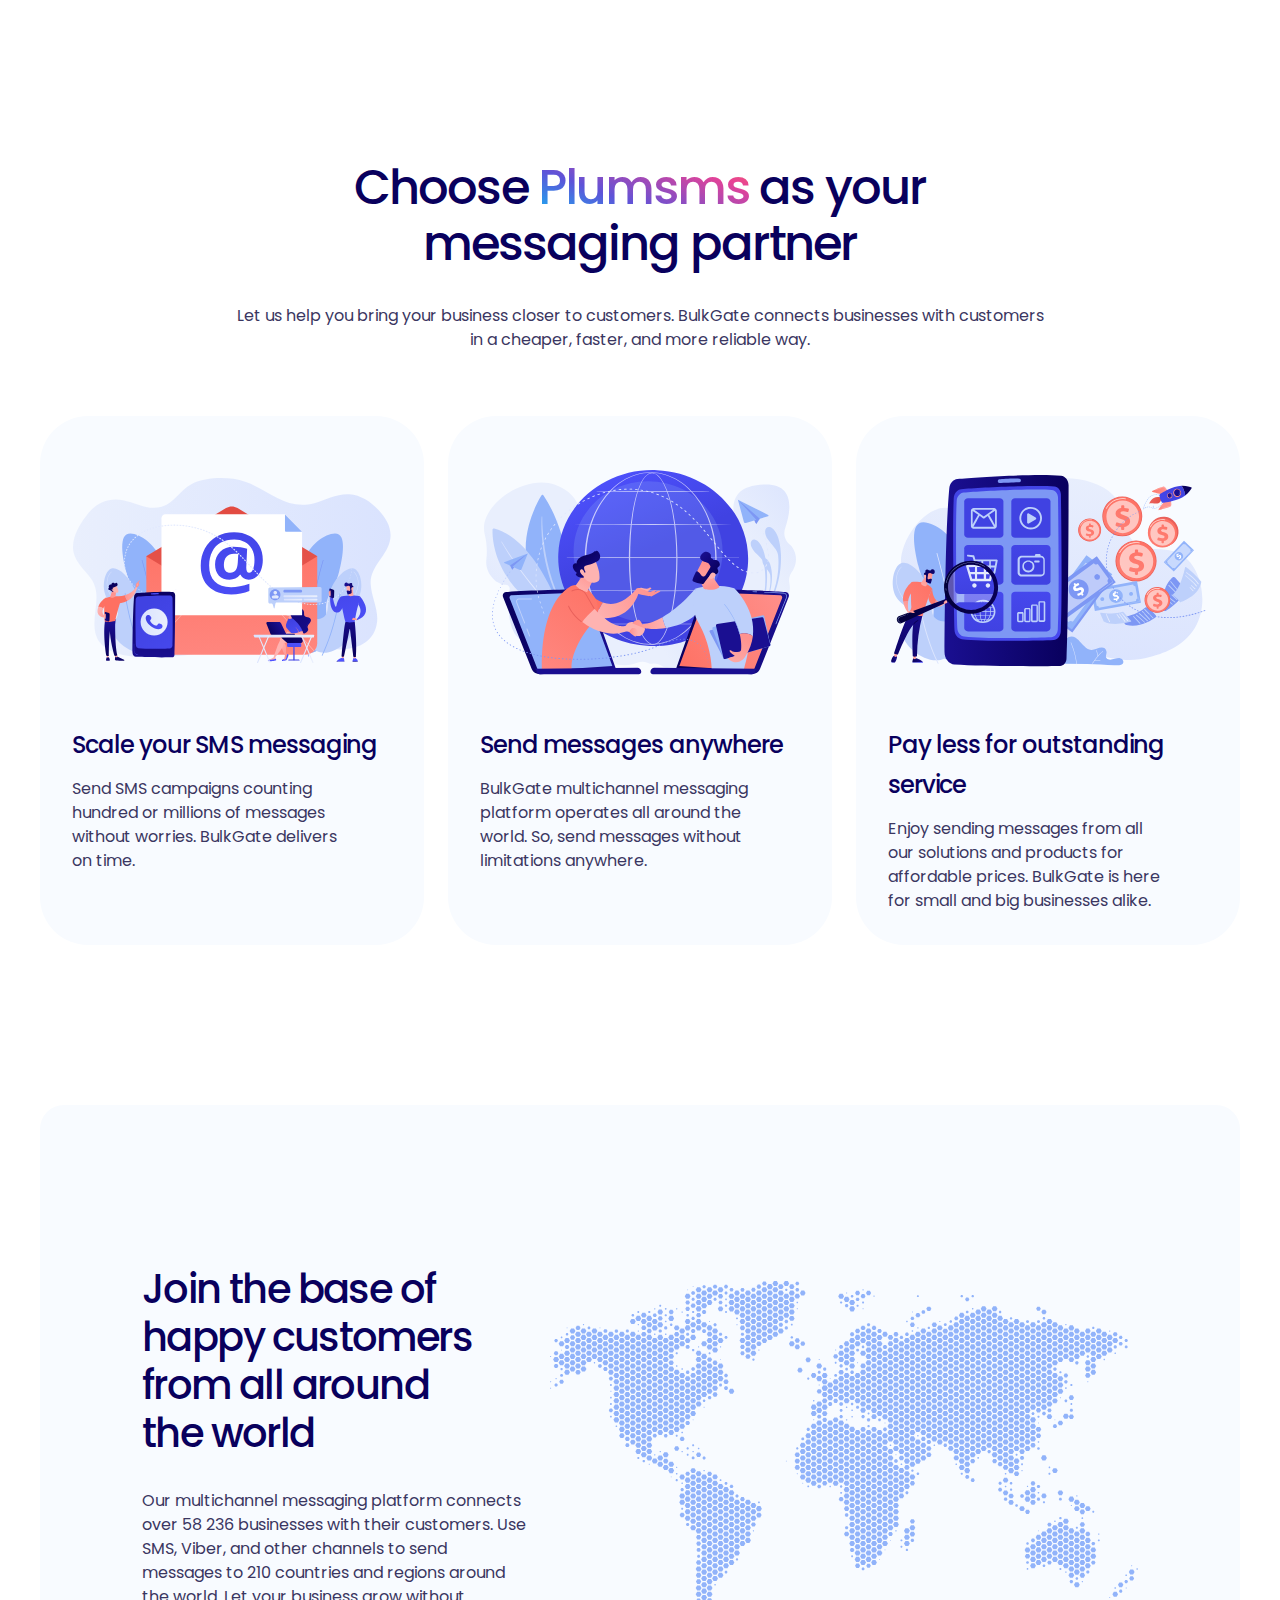
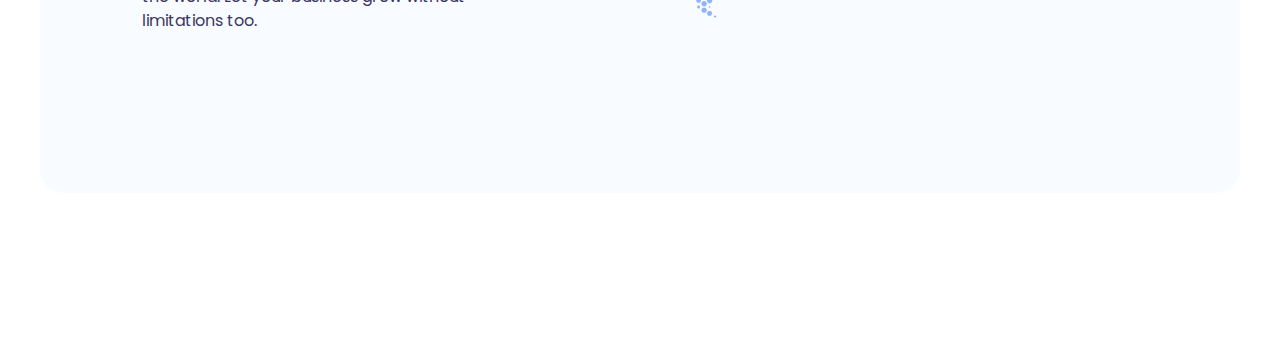
==== index.html @ b75b505e "Updates" ====
<!DOCTYPE html>
<html lang="en">

<head>
  <meta charset="UTF-8"/>
  <meta name="viewport" content="width=device-width, initial-scale=1.0"/>
  <title>Plumsms</title>
  <link rel="icon" type="image/" href="" sizes="">
  <link rel="stylesheet" href="css/style.min.css"/>
</head>

<body>
<header class="header">

</header>
<main class="main">
  <section class="partner">
    <div class="container">
      <h2>Choose <span>Plumsms</span> as your messaging partner</h2>
      <p>
        Let us help you bring your business closer to customers. BulkGate connects businesses with customers in a
        cheaper, faster, and more reliable way.
      </p>
      <ul>
        <li>
          <img src="images/partner1.svg" alt="Scale your SMS messaging">
          <h4>Scale your SMS messaging</h4>
          <p>Send SMS campaigns counting hundred or millions of messages without worries. BulkGate delivers on time.</p>
        </li>
        <li>
          <img src="images/partner2.svg" alt="Send messages anywhere">
          <h4>Send messages anywhere</h4>
          <p>BulkGate multichannel messaging platform operates all around the world. So, send messages without
            limitations anywhere.</p>
        </li>
        <li>
          <img src="images/partner3.svg" alt="Pay less for outstanding service">
          <h4>Pay less for outstanding service</h4>
          <p>Enjoy sending messages from all our solutions and products for affordable prices. BulkGate is here for
            small and big businesses alike.</p>
        </li>
      </ul>
    </div>
  </section>
  <section class="base">
    <div class="container">
      <div class="base__wrapper">
        <div class="base__content">
          <h2>Join the base of happy customers from all around
            the world</h2>
          <p>
            Our multichannel messaging platform connects over 58 236 businesses with their customers. Use SMS, Viber,
            and other channels to send messages to 210 countries and regions around the world. Let your business grow
            without limitations too.
          </p>
        </div>
        <div class="base__map">
          <img src="images/base.svg" alt="Map">
        </div>
      </div>
    </div>
  </section>
</main>
<footer class="footer">

</footer>
<script src="https://cdnjs.cloudflare.com/ajax/libs/jquery/3.6.0/jquery.min.js"></script>
<script src='js/index.min.js'></script>
</body>

</html>
---- css/style.min.css ----
@import url("https://fonts.googleapis.com/css2?family=Poppins:wght@400;500&display=swap");html{-webkit-box-sizing:border-box;box-sizing:border-box}*,*::after,*::before{-webkit-box-sizing:inherit;box-sizing:inherit}ul,ol{padding:0}body,h1,h2,h3,h4,h5,h6,p,ul,ol,li,figure,figcaption,blockquote,dl,dd{margin:0}ul{list-style:none}img{display:block;max-width:100%}a{display:block;text-decoration:none;color:inherit}input,button,textarea,select{font:inherit}body{font-family:"Poppins", sans-serif;font-weight:400;font-size:16px;line-height:24px;color:#3a3661;background-color:#fff;cursor:default}.container{margin:0 auto;padding:0 20px;max-width:1240px}h2{font-weight:500;font-size:48px;line-height:56px;letter-spacing:-0.04em;color:#09005d}.partner{margin:160px 0}.partner h2{margin:0 auto 32px;max-width:622px;text-align:center}.partner h2 span{-webkit-text-fill-color:transparent;text-fill-color:transparent;background-image:-o-linear-gradient(69.27deg, #18aff2 5.08%, #5e53d8 35.73%, #e74296 76.59%, #fd7642 107.24%);background-image:linear-gradient(20.73deg, #18aff2 5.08%, #5e53d8 35.73%, #e74296 76.59%, #fd7642 107.24%);-webkit-background-clip:text;background-clip:text}.partner p{margin:0 auto 64px;max-width:821px;text-align:center}.partner ul{display:-ms-grid;display:grid;grid-gap:0 24px;-ms-grid-columns:1fr 1fr 1fr;grid-template-columns:1fr 1fr 1fr}.partner ul li{padding:32px;border-radius:48px;background-color:#f8fbff}.partner ul li img{margin-bottom:32px;width:100%;-o-object-fit:contain;object-fit:contain}.partner ul li h4{margin-bottom:12px;font-weight:500;font-size:24px;line-height:40px;letter-spacing:-0.04em;color:#09005d}.partner ul li p{margin:0;max-width:279px;text-align:left}.base{margin:160px 0}.base__wrapper{display:-webkit-box;display:-ms-flexbox;display:flex;-webkit-box-align:center;-ms-flex-align:center;align-items:center;-webkit-box-pack:center;-ms-flex-pack:center;justify-content:center;padding:160px 20px;border-radius:24px;background:#f8fbff}.base__content{margin-right:24px;max-width:384px}.base h2{margin-bottom:32px;max-width:350px;font-size:40px;line-height:48px}

/*# sourceMappingURL=style.min.css.map */
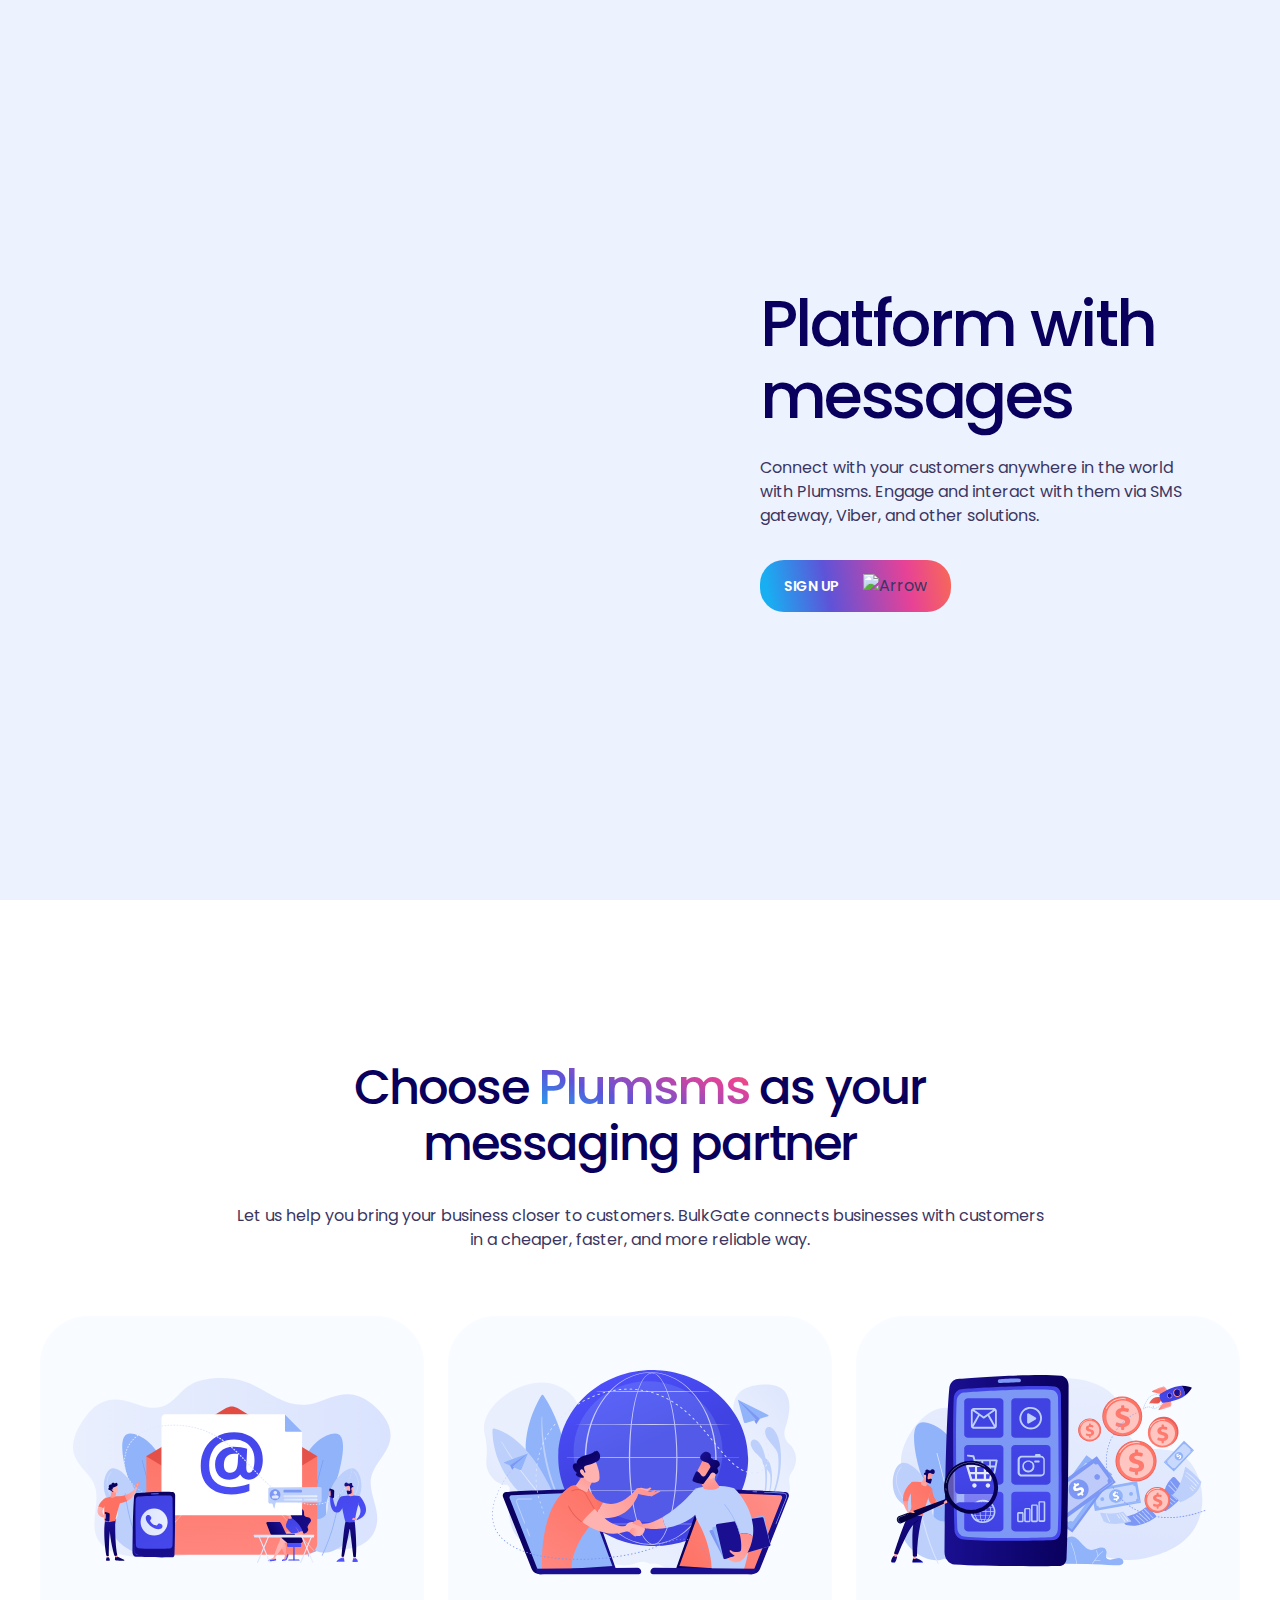
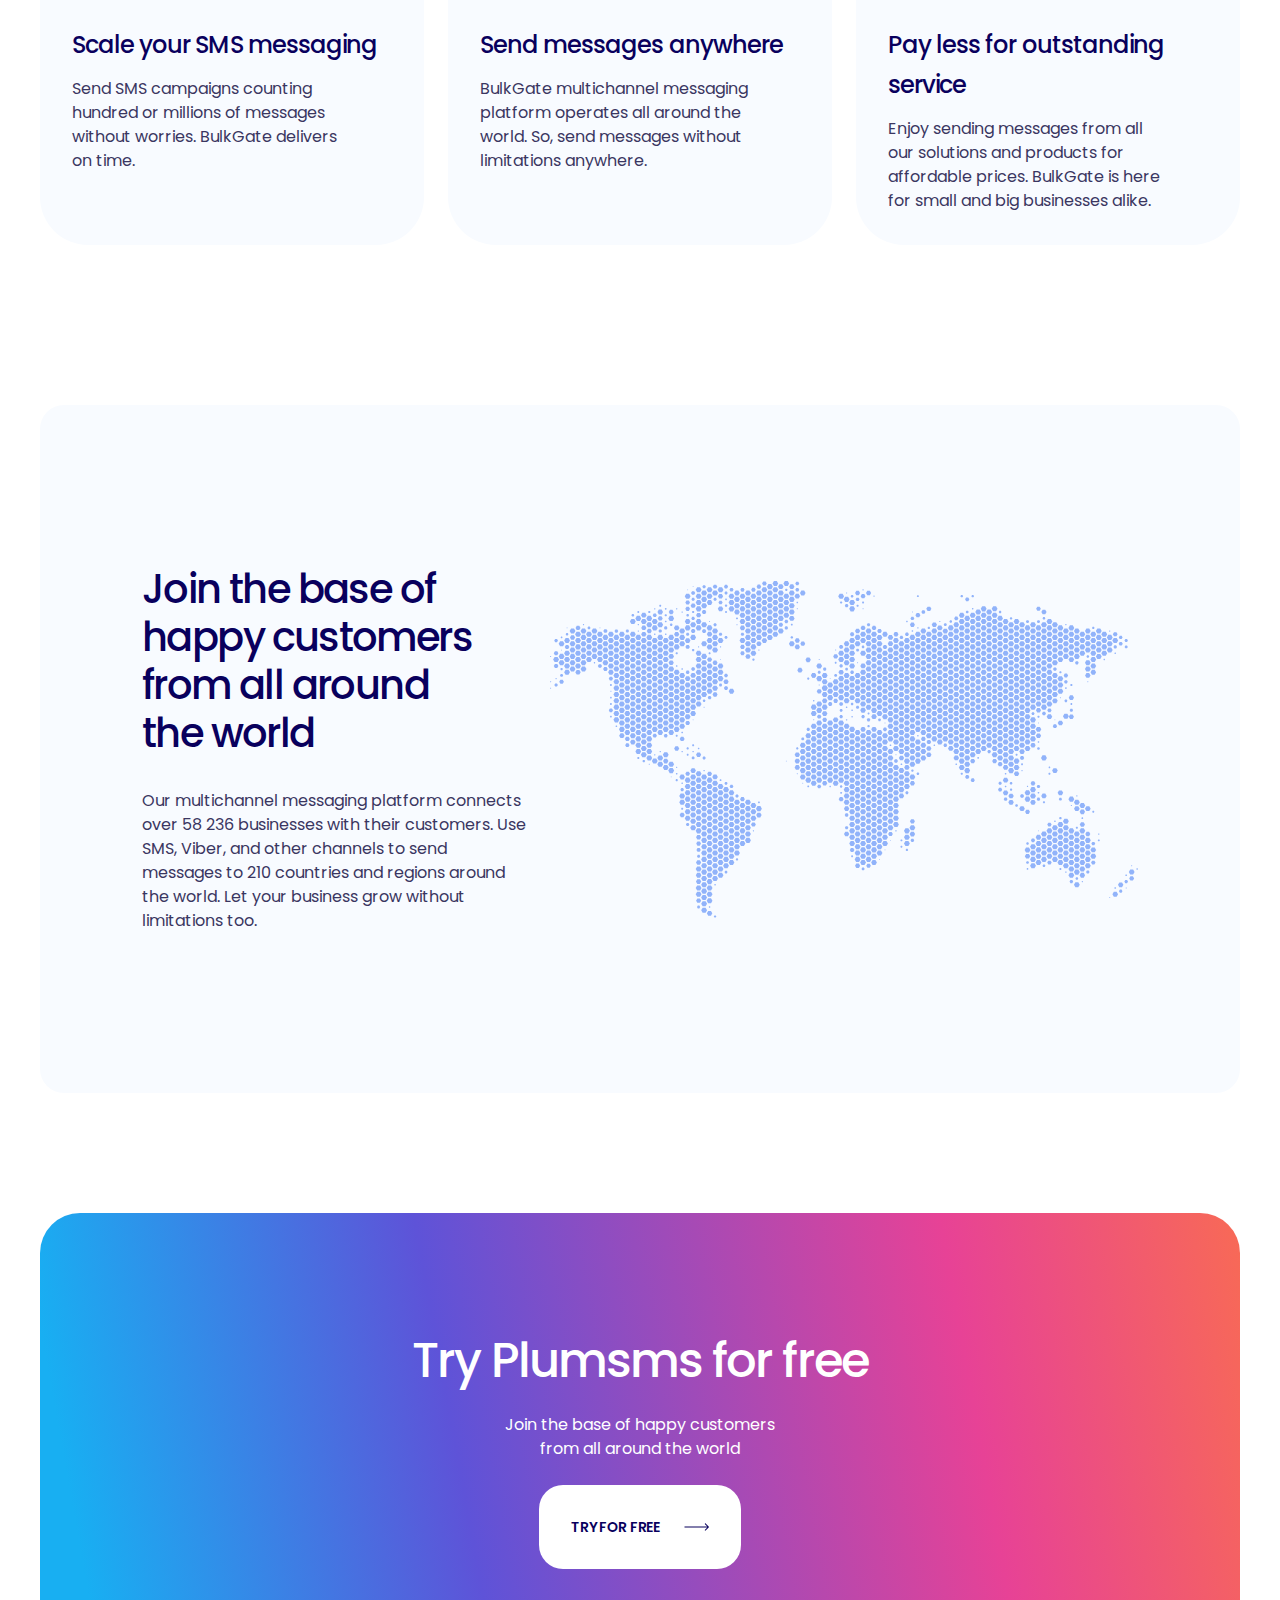
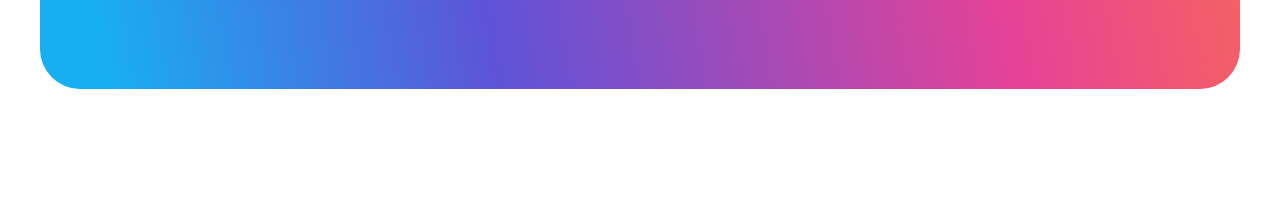
==== commit 064932c8: "Updates" ====
--- a/index.html
+++ b/index.html
@@ -11,9 +11,30 @@
 
 <body>
 <header class="header">
-
+<!--  <div class="contsiner">-->
+<!--    <nav class="menu">-->
+<!--      <a class="logo" href="#">-->
+<!--        <img src="images/logo.svg" alt="Logo">-->
+<!--      </a>-->
+<!--    </nav>-->
+<!--  </div>-->
 </header>
 <main class="main">
+  <section class="hero">
+    <div class="container">
+      <div class="hero__wrapper">
+        <div class="hero__content">
+          <h1>Platform with messages</h1>
+          <p>Connect with your customers anywhere in the world with Plumsms. Engage and interact with them via SMS gateway, Viber, and other solutions.
+          </p>
+          <a class="rv-button rv-button__hero" href="#">
+            <span>Sign Up</span>
+            <img src="images/arrow-white.svg" alt="Arrow">
+          </a>
+        </div>
+      </div>
+    </div>
+  </section>
   <section class="partner">
     <div class="container">
       <h2>Choose <span>Plumsms</span> as your messaging partner</h2>
@@ -60,6 +81,18 @@
       </div>
     </div>
   </section>
+  <section class="try">
+    <div class="container">
+      <div class="try__wrapper">
+        <h2>Try Plumsms for free</h2>
+        <p>Join the base of happy customers from all around the world</p>
+        <a class="rv-button" href="#">
+          <span>TRY FOR FREE</span>
+          <img src="images/arrow.svg" alt="Arrow">
+        </a>
+      </div>
+    </div>
+  </section>
 </main>
 <footer class="footer">
 
--- a/css/style.min.css
+++ b/css/style.min.css
@@ -1,3 +1,3 @@
-@import url("https://fonts.googleapis.com/css2?family=Poppins:wght@400;500&display=swap");html{-webkit-box-sizing:border-box;box-sizing:border-box}*,*::after,*::before{-webkit-box-sizing:inherit;box-sizing:inherit}ul,ol{padding:0}body,h1,h2,h3,h4,h5,h6,p,ul,ol,li,figure,figcaption,blockquote,dl,dd{margin:0}ul{list-style:none}img{display:block;max-width:100%}a{display:block;text-decoration:none;color:inherit}input,button,textarea,select{font:inherit}body{font-family:"Poppins", sans-serif;font-weight:400;font-size:16px;line-height:24px;color:#3a3661;background-color:#fff;cursor:default}.container{margin:0 auto;padding:0 20px;max-width:1240px}h2{font-weight:500;font-size:48px;line-height:56px;letter-spacing:-0.04em;color:#09005d}.partner{margin:160px 0}.partner h2{margin:0 auto 32px;max-width:622px;text-align:center}.partner h2 span{-webkit-text-fill-color:transparent;text-fill-color:transparent;background-image:-o-linear-gradient(69.27deg, #18aff2 5.08%, #5e53d8 35.73%, #e74296 76.59%, #fd7642 107.24%);background-image:linear-gradient(20.73deg, #18aff2 5.08%, #5e53d8 35.73%, #e74296 76.59%, #fd7642 107.24%);-webkit-background-clip:text;background-clip:text}.partner p{margin:0 auto 64px;max-width:821px;text-align:center}.partner ul{display:-ms-grid;display:grid;grid-gap:0 24px;-ms-grid-columns:1fr 1fr 1fr;grid-template-columns:1fr 1fr 1fr}.partner ul li{padding:32px;border-radius:48px;background-color:#f8fbff}.partner ul li img{margin-bottom:32px;width:100%;-o-object-fit:contain;object-fit:contain}.partner ul li h4{margin-bottom:12px;font-weight:500;font-size:24px;line-height:40px;letter-spacing:-0.04em;color:#09005d}.partner ul li p{margin:0;max-width:279px;text-align:left}.base{margin:160px 0}.base__wrapper{display:-webkit-box;display:-ms-flexbox;display:flex;-webkit-box-align:center;-ms-flex-align:center;align-items:center;-webkit-box-pack:center;-ms-flex-pack:center;justify-content:center;padding:160px 20px;border-radius:24px;background:#f8fbff}.base__content{margin-right:24px;max-width:384px}.base h2{margin-bottom:32px;max-width:350px;font-size:40px;line-height:48px}
+@import url("https://fonts.googleapis.com/css2?family=Poppins:wght@400;500;600&display=swap");html{-webkit-box-sizing:border-box;box-sizing:border-box}*,*::after,*::before{-webkit-box-sizing:inherit;box-sizing:inherit}ul,ol{padding:0}body,h1,h2,h3,h4,h5,h6,p,ul,ol,li,figure,figcaption,blockquote,dl,dd{margin:0}ul{list-style:none}img{display:block;max-width:100%}a{display:block;text-decoration:none;color:inherit}input,button,textarea,select{font:inherit}body{font-family:"Poppins", sans-serif;font-weight:400;font-size:16px;line-height:24px;color:#3a3661;background-color:#fff;cursor:default}.container{margin:0 auto;padding:0 20px;max-width:1240px}h2{font-weight:500;font-size:48px;line-height:56px;letter-spacing:-0.04em;color:#09005d}.rv-button{display:-webkit-box;display:-ms-flexbox;display:flex;-webkit-box-align:center;-ms-flex-align:center;align-items:center;-webkit-box-pack:center;-ms-flex-pack:center;justify-content:center;padding:0 32px;width:-webkit-fit-content;width:-moz-fit-content;width:fit-content;height:84px;border-radius:24px;background-color:#fff}.rv-button__hero{padding:0 24px;height:52px;background:-o-linear-gradient(10.27deg, #18aff2 5.08%, #5e53d8 35.73%, #e74296 76.59%, #fd7642 107.24%);background:linear-gradient(79.73deg, #18aff2 5.08%, #5e53d8 35.73%, #e74296 76.59%, #fd7642 107.24%)}.rv-button__hero span{color:#fff !important}.rv-button img{display:block}.rv-button span{display:block;margin-right:24px;font-weight:600;font-size:14px;line-height:20px;letter-spacing:-0.02em;text-transform:uppercase;color:#09005d}.hero{background-color:#edf2ff}.hero__wrapper{display:-webkit-box;display:-ms-flexbox;display:flex;-webkit-box-align:center;-ms-flex-align:center;align-items:center;-webkit-box-pack:end;-ms-flex-pack:end;justify-content:flex-end;min-height:100vh}.hero__content{width:100%;max-width:40%}.hero__content h1{margin-bottom:24px;max-width:486px;font-weight:500;font-size:64px;line-height:72px;letter-spacing:-0.04em;color:#09005d}.hero__content p{margin-bottom:32px;max-width:431px}.partner{margin:160px 0}.partner h2{margin:0 auto 32px;max-width:622px;text-align:center}.partner h2 span{-webkit-text-fill-color:transparent;text-fill-color:transparent;background-image:-o-linear-gradient(69.27deg, #18aff2 5.08%, #5e53d8 35.73%, #e74296 76.59%, #fd7642 107.24%);background-image:linear-gradient(20.73deg, #18aff2 5.08%, #5e53d8 35.73%, #e74296 76.59%, #fd7642 107.24%);-webkit-background-clip:text;background-clip:text}.partner p{margin:0 auto 64px;max-width:821px;text-align:center}.partner ul{display:-ms-grid;display:grid;grid-gap:0 24px;-ms-grid-columns:1fr 1fr 1fr;grid-template-columns:1fr 1fr 1fr}.partner ul li{padding:32px;border-radius:48px;background-color:#f8fbff}.partner ul li img{margin-bottom:32px;width:100%;-o-object-fit:contain;object-fit:contain}.partner ul li h4{margin-bottom:12px;font-weight:500;font-size:24px;line-height:40px;letter-spacing:-0.04em;color:#09005d}.partner ul li p{margin:0;max-width:279px;text-align:left}.base{margin:160px 0 120px}.base__wrapper{display:-webkit-box;display:-ms-flexbox;display:flex;-webkit-box-align:center;-ms-flex-align:center;align-items:center;-webkit-box-pack:center;-ms-flex-pack:center;justify-content:center;padding:160px 20px;border-radius:24px;background-color:#f8fbff}.base__content{margin-right:24px;max-width:384px}.base h2{margin-bottom:32px;max-width:350px;font-size:40px;line-height:48px}.try{margin:120px 0}.try__wrapper{display:-webkit-box;display:-ms-flexbox;display:flex;-webkit-box-orient:vertical;-webkit-box-direction:normal;-ms-flex-direction:column;flex-direction:column;-webkit-box-align:center;-ms-flex-align:center;align-items:center;-webkit-box-pack:center;-ms-flex-pack:center;justify-content:center;padding:120px 0;border-radius:40px;background-image:-o-linear-gradient(10.27deg, #18aff2 5.08%, #5e53d8 35.73%, #e74296 76.59%, #fd7642 107.24%);background-image:linear-gradient(79.73deg, #18aff2 5.08%, #5e53d8 35.73%, #e74296 76.59%, #fd7642 107.24%)}.try h2{margin-bottom:24px;color:#fff}.try p{margin-bottom:24px;max-width:296px;text-align:center;color:#fff}
 
 /*# sourceMappingURL=style.min.css.map */
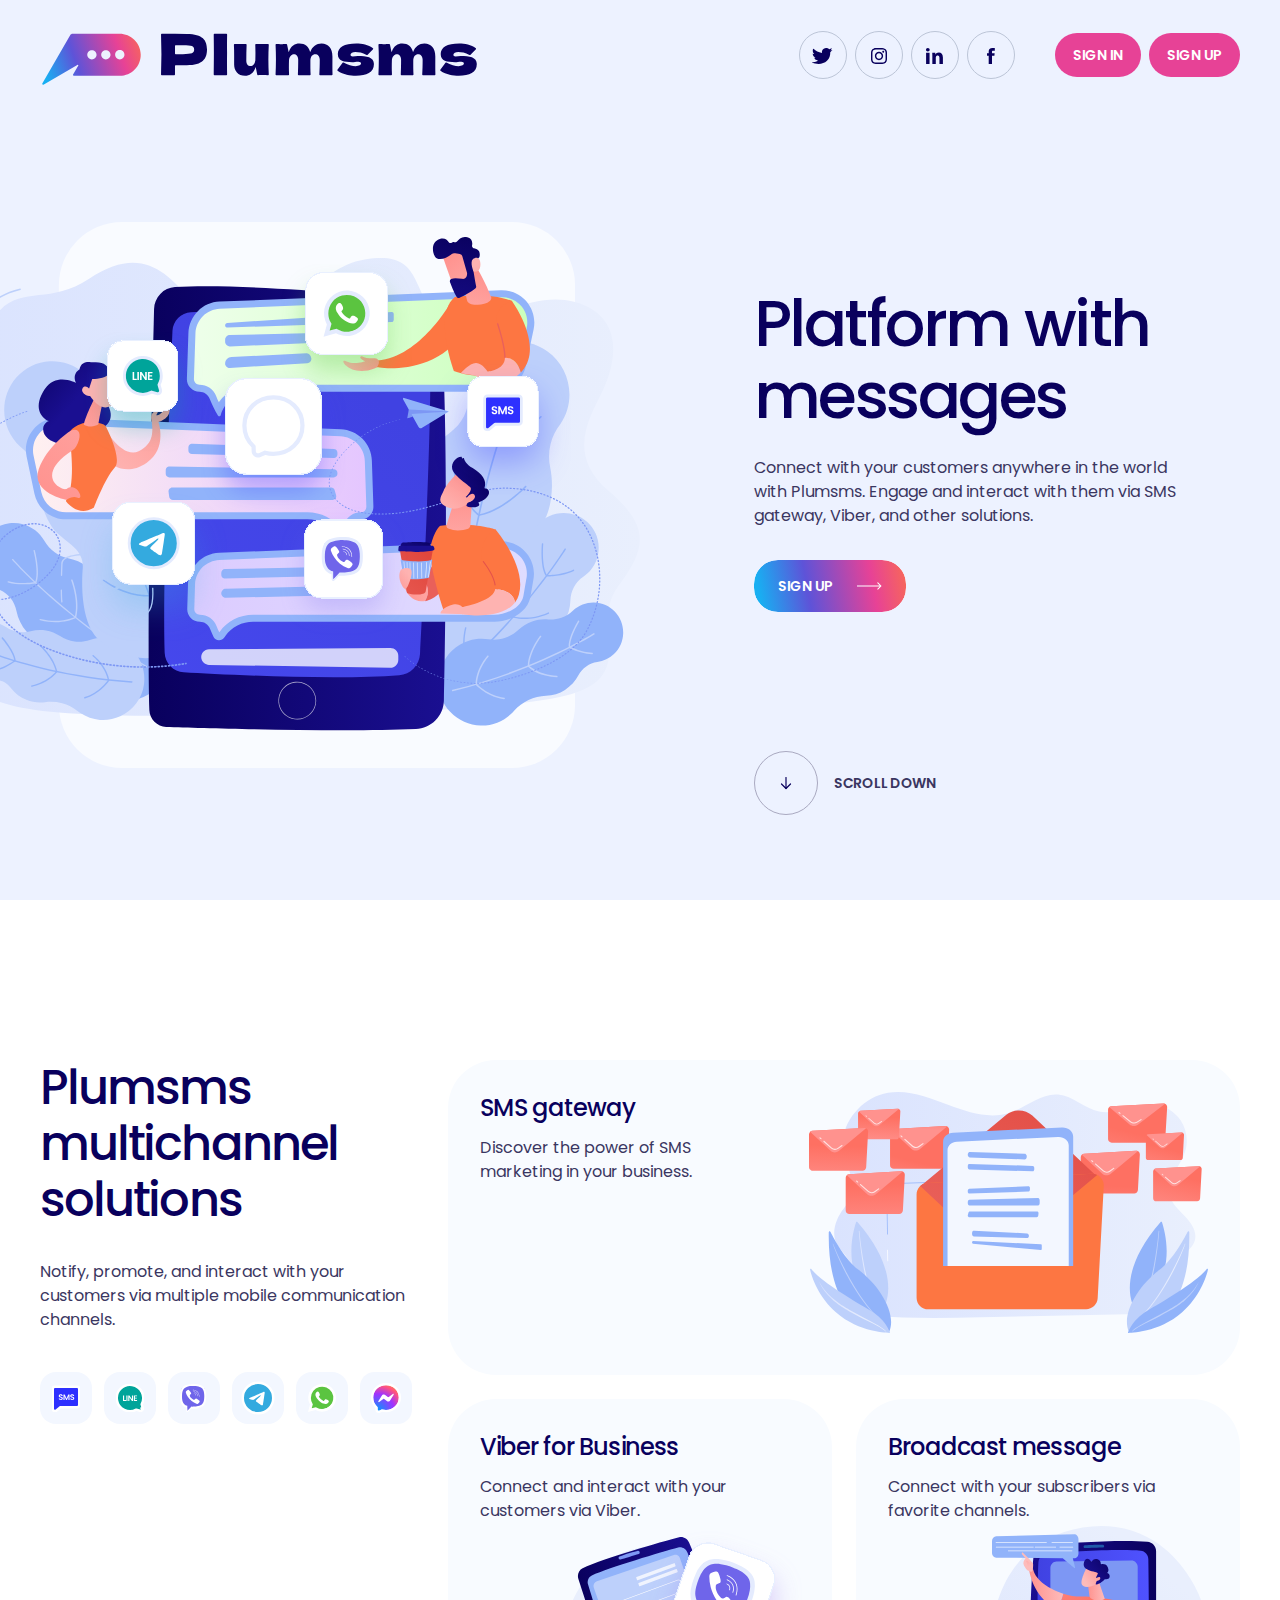
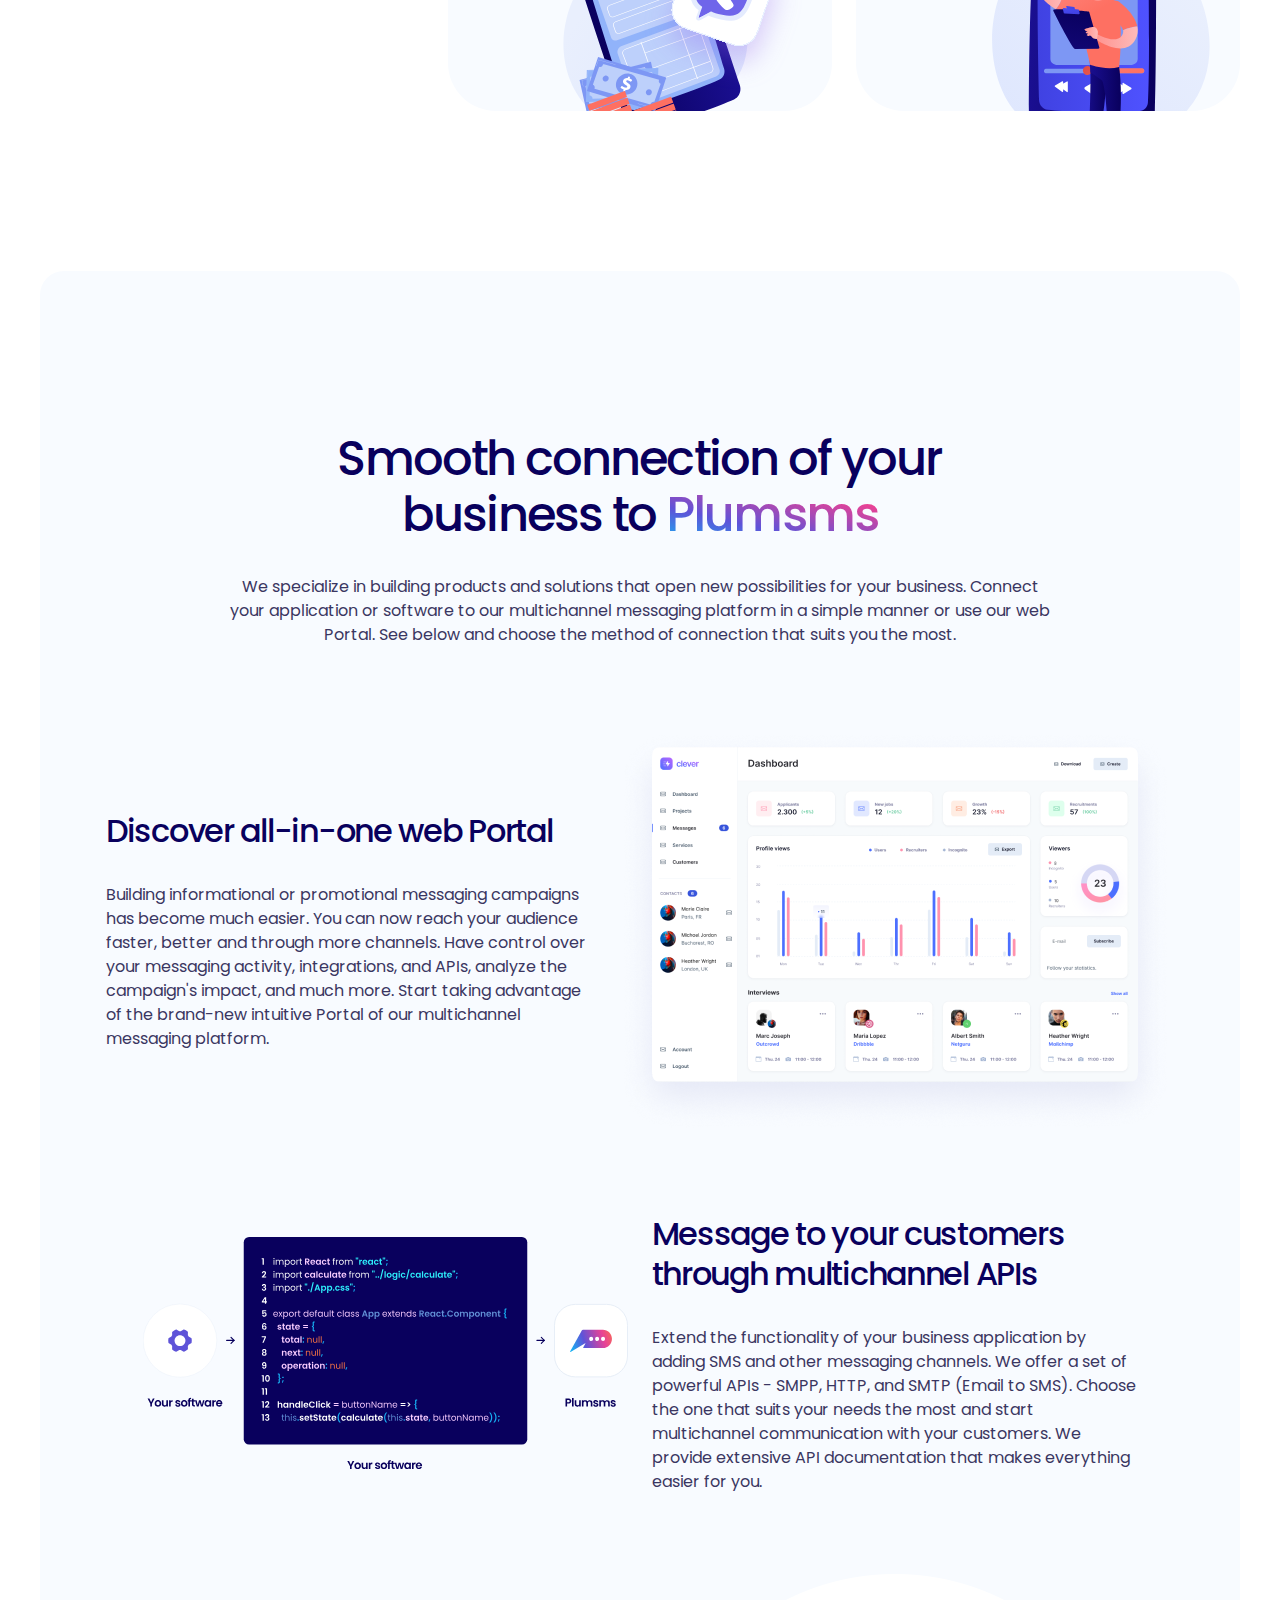
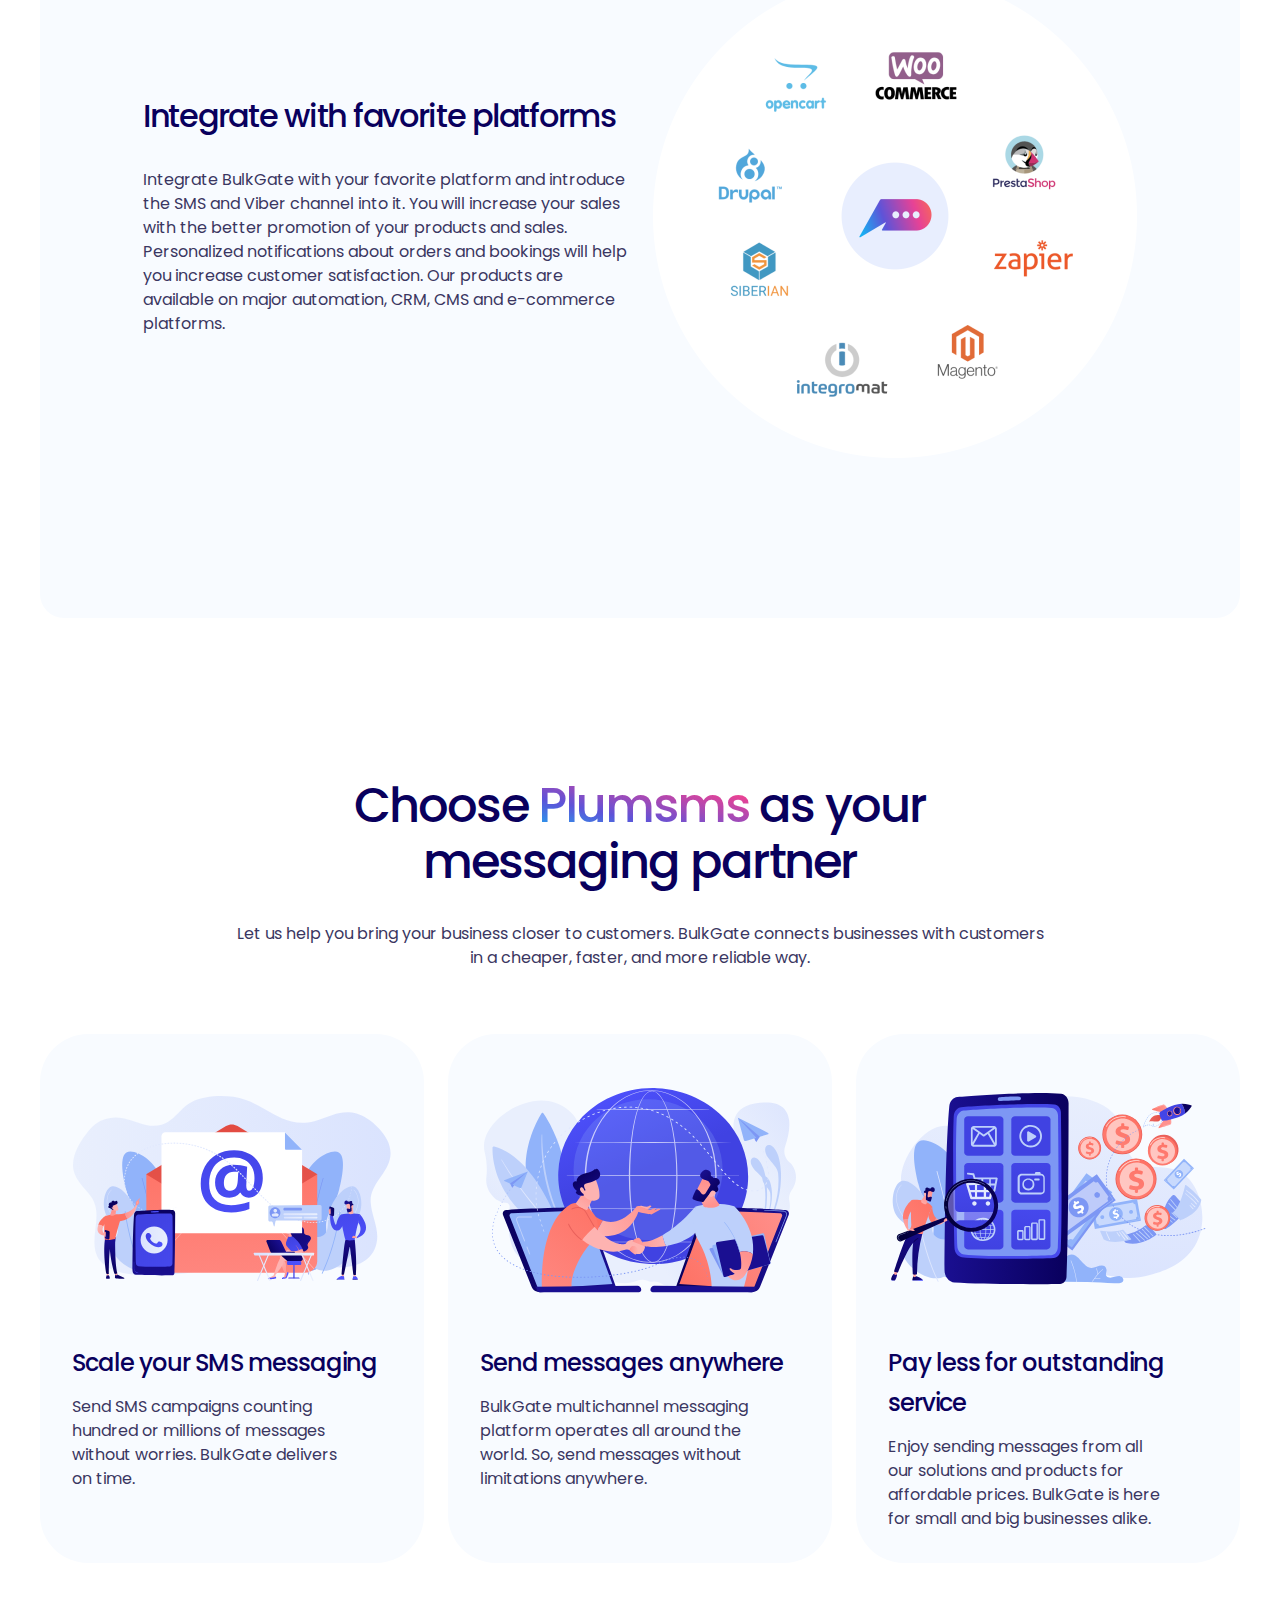
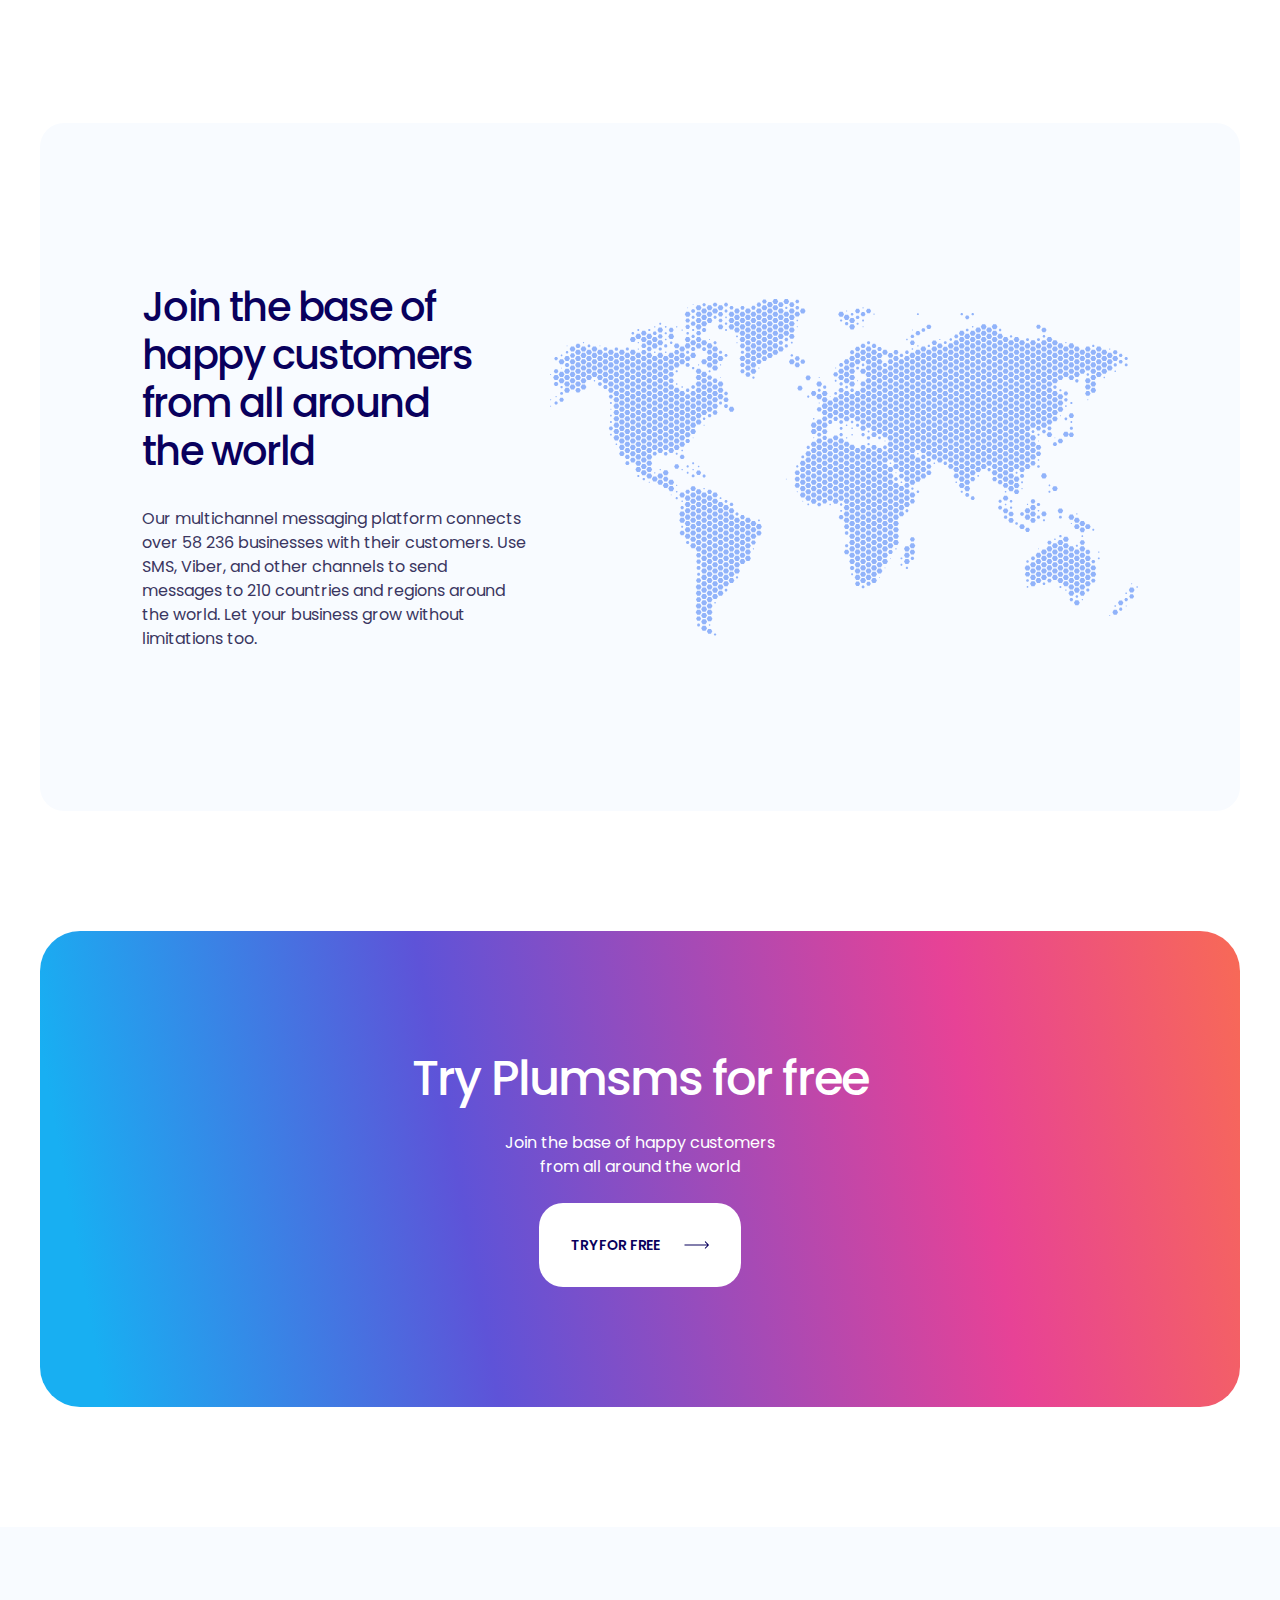
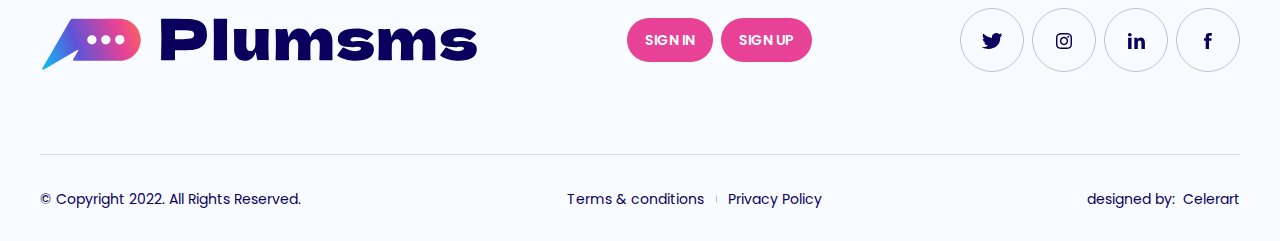
==== commit 48467533: "Updates" ====
--- a/index.html
+++ b/index.html
@@ -5,32 +5,331 @@
   <meta charset="UTF-8"/>
   <meta name="viewport" content="width=device-width, initial-scale=1.0"/>
   <title>Plumsms</title>
-  <link rel="icon" type="image/" href="" sizes="">
+  <link rel="icon" type="image/svg" href="images/fav.svg">
   <link rel="stylesheet" href="css/style.min.css"/>
 </head>
 
 <body>
 <header class="header">
-<!--  <div class="contsiner">-->
-<!--    <nav class="menu">-->
-<!--      <a class="logo" href="#">-->
-<!--        <img src="images/logo.svg" alt="Logo">-->
-<!--      </a>-->
-<!--    </nav>-->
-<!--  </div>-->
+  <div class="contsiner">
+    <nav class="menu">
+      <a class="logo" href="#">
+        <img src="images/logo.svg" alt="Logo">
+      </a>
+      <ul class="menu__social">
+        <li>
+          <a href="#">
+            <div class="menu__social-slime">
+              <div class="menu__social-block">
+                <img src="images/twitter.svg" alt="Twitter">
+              </div>
+              <div class="menu__social-block">
+                <img src="images/twitter.svg" alt="Twitter">
+              </div>
+            </div>
+          </a>
+        </li>
+        <li>
+          <a href="#">
+            <div class="menu__social-slime">
+              <div class="menu__social-block">
+                <img src="images/instagram.svg" alt="Instagram">
+              </div>
+              <div class="menu__social-block">
+                <img src="images/instagram.svg" alt="Instagram">
+              </div>
+            </div>
+          </a>
+        </li>
+        <li>
+          <a href="#">
+            <div class="menu__social-slime">
+              <div class="menu__social-block">
+                <img src="images/linkedin.svg" alt="LinkedIn">
+              </div>
+              <div class="menu__social-block">
+                <img src="images/linkedin.svg" alt="LinkedIn">
+              </div>
+            </div>
+          </a>
+        </li>
+        <li>
+          <a href="#">
+            <div class="menu__social-slime">
+              <div class="menu__social-block">
+                <img src="images/facebook.svg" alt="Facebook">
+              </div>
+              <div class="menu__social-block">
+                <img src="images/facebook.svg" alt="Facebook">
+              </div>
+            </div>
+          </a>
+        </li>
+      </ul>
+      <ul class="menu__control">
+        <li>
+          <a class="rv-button rv-button__red" href="#">
+            <div class="rv-button__slime">
+              <span>Sign In</span>
+              <span>Sign In</span>
+            </div>
+          </a>
+        </li>
+        <li>
+          <a class="rv-button rv-button__blue" href="#">
+            <div class="rv-button__slime">
+              <span>Sign Up</span>
+              <span>Sign Up</span>
+            </div>
+          </a>
+        </li>
+      </ul>
+    </nav>
+  </div>
 </header>
 <main class="main">
-  <section class="hero">
+  <section class="hero" id="hero">
     <div class="container">
       <div class="hero__wrapper">
         <div class="hero__content">
           <h1>Platform with messages</h1>
-          <p>Connect with your customers anywhere in the world with Plumsms. Engage and interact with them via SMS gateway, Viber, and other solutions.
+          <p>Connect with your customers anywhere in the world with Plumsms. Engage and interact with them via SMS
+            gateway, Viber, and other solutions.
           </p>
           <a class="rv-button rv-button__hero" href="#">
-            <span>Sign Up</span>
-            <img src="images/arrow-white.svg" alt="Arrow">
-          </a>
+            <div class="rv-button__slime-wrapper">
+              <div class="rv-button__slime">
+                <span>Sign Up</span>
+                <img src="images/arrow-white.svg" alt="Arrow">
+              </div>
+              <div class="rv-button__slime">
+                <span>Sign Up</span>
+                <img src="images/arrow-white.svg" alt="Arrow">
+              </div>
+            </div>
+          </a>
+          <a class="hero__scroll" href="#">
+            <div class="hero__scroll-wrapper">
+              <div class="hero__scroll-slime">
+                <div class="hero__scroll-box">
+                  <img src="images/scroll-down.svg" alt="Scroll">
+                </div>
+                <span>
+              Scroll down
+            </span>
+              </div>
+              <div class="hero__scroll-slime">
+                <div class="hero__scroll-box">
+                  <img src="images/scroll-down.svg" alt="Scroll">
+                </div>
+                <span>
+              Scroll down
+            </span>
+              </div>
+            </div>
+          </a>
+        </div>
+      </div>
+    </div>
+  </section>
+  <section class="solutions">
+    <div class="container">
+      <div class="solutions__wrapper">
+        <div class="solutions__info">
+          <h2>Plumsms multichannel solutions</h2>
+          <p>
+            Notify, promote, and interact with your customers via multiple mobile communication channels.
+          </p>
+          <ul>
+            <li>
+              <a href="#">
+                <svg width="52" height="52" fill="none" xmlns="http://www.w3.org/2000/svg">
+                  <rect width="52" height="52" rx="16" fill="#F3F7FF"/>
+                  <g clip-path="url(#a)">
+                    <path
+                      d="m16.448 38.575 3.936-3.308.046-.017H37A2.25 2.25 0 0 0 39.25 33V17A2.25 2.25 0 0 0 37 14.75H15A2.25 2.25 0 0 0 12.75 17v19.853a2.25 2.25 0 0 0 3.698 1.722z"
+                      fill="#2E30FF" stroke="#fff" stroke-width="2.5" stroke-linecap="round" stroke-linejoin="round"/>
+                    <path
+                      d="M20.827 28.056c-.389 0-.741-.067-1.056-.2a1.731 1.731 0 0 1-.736-.576 1.517 1.517 0 0 1-.28-.888h1.2c.016.23.096.41.24.544.15.133.352.2.608.2.262 0 .467-.061.616-.184a.623.623 0 0 0 .224-.496.568.568 0 0 0-.152-.408 1.017 1.017 0 0 0-.384-.248 5.26 5.26 0 0 0-.624-.208 7.49 7.49 0 0 1-.888-.312 1.647 1.647 0 0 1-.584-.472c-.16-.213-.24-.496-.24-.848 0-.33.083-.619.248-.864.166-.245.398-.432.696-.56.299-.133.64-.2 1.024-.2.576 0 1.043.141 1.4.424.363.277.563.667.6 1.168h-1.232a.623.623 0 0 0-.248-.472c-.149-.128-.349-.192-.6-.192-.218 0-.394.056-.528.168-.128.112-.192.275-.192.488 0 .15.048.275.144.376.102.096.224.176.368.24.15.059.358.128.624.208.363.107.659.213.888.32.23.107.427.267.592.48.166.213.248.493.248.84 0 .299-.077.576-.232.832a1.664 1.664 0 0 1-.68.616c-.298.15-.653.224-1.064.224zm8.715-5.64V28h-1.12v-3.632L26.926 28h-.848l-1.504-3.632V28h-1.12v-5.584h1.272l1.776 4.152 1.776-4.152h1.264zm2.716 5.64c-.39 0-.742-.067-1.056-.2a1.73 1.73 0 0 1-.736-.576 1.516 1.516 0 0 1-.28-.888h1.2c.016.23.096.41.24.544.149.133.352.2.608.2.261 0 .466-.061.616-.184a.623.623 0 0 0 .224-.496.569.569 0 0 0-.152-.408 1.019 1.019 0 0 0-.384-.248 5.273 5.273 0 0 0-.624-.208 7.477 7.477 0 0 1-.888-.312 1.646 1.646 0 0 1-.584-.472c-.16-.213-.24-.496-.24-.848 0-.33.082-.619.248-.864.165-.245.397-.432.696-.56.298-.133.64-.2 1.024-.2.576 0 1.042.141 1.4.424.362.277.562.667.6 1.168h-1.232a.624.624 0 0 0-.248-.472c-.15-.128-.35-.192-.6-.192-.219 0-.395.056-.528.168-.128.112-.192.275-.192.488 0 .15.048.275.144.376.101.096.224.176.368.24.149.059.357.128.624.208.362.107.658.213.888.32.229.107.426.267.592.48.165.213.248.493.248.84 0 .299-.078.576-.232.832a1.665 1.665 0 0 1-.68.616c-.299.15-.654.224-1.064.224z"
+                      fill="#fff"/>
+                  </g>
+                  <defs>
+                    <clipPath id="a">
+                      <path fill="#fff" transform="translate(12 12)" d="M0 0h28v28H0z"/>
+                    </clipPath>
+                  </defs>
+                </svg>
+              </a>
+            </li>
+            <li>
+              <a href="#">
+                <svg width="52" height="52" fill="none" xmlns="http://www.w3.org/2000/svg">
+                  <rect width="52" height="52" rx="16" fill="#F3F7FF"/>
+                  <g clip-path="url(#a)">
+                    <path
+                      d="m38.707 35.916-1.202.343 1.202-.343zm0 0-1.04-3.642a13.245 13.245 0 1 0-5.383 5.383l3.642 1.04a2.25 2.25 0 0 0 2.781-2.781z"
+                      fill="#00A49A" stroke="#fff" stroke-width="2.5" stroke-linecap="round" stroke-linejoin="round"/>
+                    <path
+                      d="M20.133 28.112h1.84V29h-2.96v-5.584h1.12v4.696zm3.351-4.696V29h-1.12v-5.584h1.12zM29.047 29h-1.12l-2.536-3.832V29h-1.12v-5.592h1.12l2.536 3.84v-3.84h1.12V29zm1.907-4.68v1.4h1.88v.888h-1.88v1.48h2.12V29h-3.24v-5.592h3.24v.912h-2.12z"
+                      fill="#fff"/>
+                  </g>
+                  <defs>
+                    <clipPath id="a">
+                      <path fill="#fff" transform="translate(12 12)" d="M0 0h28v28H0z"/>
+                    </clipPath>
+                  </defs>
+                </svg>
+              </a>
+            </li>
+            <li>
+              <a href="#">
+                <svg width="52" height="52" fill="none" xmlns="http://www.w3.org/2000/svg">
+                  <rect width="52" height="52" rx="16" fill="#F3F7FF"/>
+                  <path
+                    d="M13.88 16.328c7.954-4.854 12.542-4.74 22.5.171 1.043 5.727 1.512 8.773.5 14.5-4.038 4.808-6.997 5.63-13.5 4l-4 4-.5-4-5-4c-1.695-5.297-1.834-8.476 0-14.67z"
+                    fill="#6F65EA"/>
+                  <path
+                    d="M18.344 37.299v-1.407a.139.139 0 0 0-.027-.11.142.142 0 0 0-.1-.055 8.137 8.137 0 0 1-3.17-1.722 7.615 7.615 0 0 1-1.636-2.096 11.378 11.378 0 0 1-1.157-3.633 26.572 26.572 0 0 1-.23-4.796 23.65 23.65 0 0 1 .14-2.233c.136-1.42.498-2.809 1.071-4.117a7.135 7.135 0 0 1 3.606-3.627 14.983 14.983 0 0 1 3.443-1.082 24.625 24.625 0 0 1 3.529-.401 32.31 32.31 0 0 1 3.202.046c1.526.064 3.038.314 4.502.745 1.085.31 2.118.779 3.064 1.39a6.536 6.536 0 0 1 2.165 2.464 12.222 12.222 0 0 1 1.18 3.676c.128.76.212 1.525.252 2.294.056.953.049 1.91.013 2.858-.037.949-.118 1.87-.236 2.8a10.306 10.306 0 0 1-1.274 3.97 7.378 7.378 0 0 1-4.051 3.29c-1.17.405-2.378.694-3.606.861-.898.123-1.799.212-2.703.248-.693.032-1.385.024-2.078.013-.392 0-.782-.038-1.172-.072a.2.2 0 0 0-.202.085 96.086 96.086 0 0 1-2.433 2.759 2.3 2.3 0 0 1-.516.424.97.97 0 0 1-1.235-.15.951.951 0 0 1-.219-.385 2.522 2.522 0 0 1-.12-.79c-.002-.42-.002-.833-.002-1.247zm.954 1.78.1-.093 1.79-1.967c.69-.757 1.378-1.515 2.065-2.273a.325.325 0 0 1 .3-.132c.234.024.467.032.703.034.815 0 1.63 0 2.444-.057.74-.057 1.477-.146 2.21-.26a22.62 22.62 0 0 0 2.341-.534c1.715-.456 3.042-1.432 3.876-3.013a8.86 8.86 0 0 0 .911-3.107c.13-1.02.209-2.045.234-3.073a19.694 19.694 0 0 0-.266-3.856 10.833 10.833 0 0 0-.797-2.678c-.485-1.061-1.17-1.94-2.228-2.504-1.62-.866-3.374-1.252-5.181-1.45a21.942 21.942 0 0 0-1.54-.104 28.053 28.053 0 0 0-3.161.018c-.757.055-1.51.156-2.256.3a11.33 11.33 0 0 0-3.144 1.062 5.687 5.687 0 0 0-1.54 1.127 7.062 7.062 0 0 0-1.547 2.778c-.353 1.2-.545 2.44-.573 3.688-.069 1.249-.053 2.5.047 3.748.063.742.188 1.477.376 2.198a7.389 7.389 0 0 0 1.577 3.048 6.494 6.494 0 0 0 3.055 1.876c.148.044.215.095.215.26-.013.612 0 1.223 0 1.834l-.011 3.13z"
+                    fill="#fff"/>
+                  <path
+                    d="M17.798 20.125c-.015-.465.24-.803.548-1.106a7.73 7.73 0 0 1 1.338-1.017 1.08 1.08 0 0 1 1.387.225 12.9 12.9 0 0 1 1.559 1.976c.224.318.394.671.501 1.044a.84.84 0 0 1-.214.836c-.248.24-.511.464-.79.669a.904.904 0 0 0-.31.948c.172.803.56 1.544 1.125 2.144a6.514 6.514 0 0 0 2.573 1.882c.246.126.528.164.8.108a.733.733 0 0 0 .377-.244c.15-.189.313-.371.448-.573a1.193 1.193 0 0 1 1.62-.316c.727.418 1.413.9 2.05 1.443.15.128.307.25.457.38a1 1 0 0 1 .328 1.18 3.123 3.123 0 0 1-.57.942c-.305.419-.692.771-1.139 1.036a1.597 1.597 0 0 1-1.423.091 18.848 18.848 0 0 1-4.809-2.799 18.716 18.716 0 0 1-3.687-4.032 16.687 16.687 0 0 1-2.037-4.056 5.123 5.123 0 0 1-.128-.528 1.117 1.117 0 0 1-.004-.233zM25.199 17.866a6.234 6.234 0 0 1 3.944 1.498 6.12 6.12 0 0 1 2.058 3.65c.094.517.144 1.039.15 1.563 0 .123-.032.212-.165.225-.133.012-.167-.1-.167-.212.02-1.06-.2-2.11-.643-3.075a5.694 5.694 0 0 0-1.616-2.037 5.768 5.768 0 0 0-2.36-1.115 6.385 6.385 0 0 0-1.392-.161.478.478 0 0 1-.135-.017.15.15 0 0 1-.105-.178.13.13 0 0 1 .042-.095.138.138 0 0 1 .097-.037c.097-.013.195-.009.292-.009z"
+                    fill="#fff"/>
+                  <path
+                    d="M29.337 23.622a3.743 3.743 0 0 0-.428-1.693 3.785 3.785 0 0 0-1.152-1.32 4.077 4.077 0 0 0-1.903-.707c-.116-.015-.232-.022-.35-.034-.118-.013-.189-.062-.178-.18.011-.12.086-.162.215-.153 1.899.114 3.515 1.177 4.013 3.157.09.382.136.773.135 1.165v.106c0 .107-.069.177-.174.174a.174.174 0 0 1-.123-.057.17.17 0 0 1-.042-.127c-.017-.1-.013-.202-.013-.331z"
+                    fill="#fff"/>
+                  <path
+                    d="M26.01 21.258c1.041.07 1.768.575 1.968 1.672.024.14.04.282.051.424 0 .115-.026.213-.152.213-.127 0-.17-.085-.174-.213a2.05 2.05 0 0 0-.375-1.175 1.59 1.59 0 0 0-1.025-.57 2.329 2.329 0 0 0-.272-.033c-.15 0-.234-.074-.214-.189.019-.115.109-.136.193-.13z"
+                    fill="#fff"/>
+                </svg>
+              </a>
+            </li>
+            <li>
+              <a href="#">
+                <svg width="52" height="52" viewBox="0 0 52 52" fill="none" xmlns="http://www.w3.org/2000/svg">
+                  <rect width="52" height="52" rx="16" fill="#F3F7FF"/>
+                  <path
+                    d="M26 41.25C34.4223 41.25 41.25 34.4223 41.25 26C41.25 17.5777 34.4223 10.75 26 10.75C17.5777 10.75 10.75 17.5777 10.75 26C10.75 34.4223 17.5777 41.25 26 41.25Z"
+                    fill="#34AADF" stroke="white" stroke-width="2.5"/>
+                  <path
+                    d="M18.0014 25.6934C18.0014 25.6934 24.9362 22.743 27.3414 21.7041C28.2634 21.2886 31.3901 19.9589 31.3901 19.9589C31.3901 19.9589 32.8332 19.3771 32.7129 20.7899C32.6728 21.3717 32.3521 23.4079 32.0315 25.6103C31.5504 28.7269 31.0293 32.1343 31.0293 32.1343C31.0293 32.1343 30.9491 33.0901 30.2677 33.2563C29.5862 33.4225 28.4638 32.6745 28.2634 32.5083C28.103 32.3837 25.2569 30.5137 24.2147 29.5995C23.9341 29.3502 23.6134 28.8515 24.2547 28.2698C25.6979 26.8985 27.4215 25.1947 28.4638 24.1143C28.9448 23.6157 29.4258 22.4521 27.4215 23.865C24.5755 25.9012 21.7694 27.8127 21.7694 27.8127C21.7694 27.8127 21.128 28.2282 19.9255 27.8542C18.7229 27.4802 17.3198 26.9816 17.3198 26.9816C17.3198 26.9816 16.3578 26.3583 18.0014 25.6934Z"
+                    fill="white"/>
+                </svg>
+              </a>
+            </li>
+            <li>
+              <a href="#">
+                <svg width="52" height="52" fill="none" xmlns="http://www.w3.org/2000/svg">
+                  <rect width="52" height="52" rx="16" fill="#F3F7FF"/>
+                  <path
+                    d="M38.02 25.12c0 6.627-5.376 12-12.009 12s-11.51 2.627-11.51-4c0-3.318-1.551-8.826.501-13 2.048-4.165 7.697-7 11.01-7 6.632 0 12.009 5.372 12.009 12z"
+                    fill="#5BC440"/>
+                  <path
+                    d="m12 40 2.01-7.463a13.781 13.781 0 0 1-1.45-9.555 13.817 13.817 0 0 1 5.184-8.167 13.9 13.9 0 0 1 18.13 1.17 13.788 13.788 0 0 1 1.409 18.054 13.872 13.872 0 0 1-8.127 5.272 13.909 13.909 0 0 1-9.604-1.323L12 40zm7.916-4.804.467.276a11.24 11.24 0 0 0 13.575-1.646 11.139 11.139 0 0 0 1.874-13.5 11.197 11.197 0 0 0-5.41-4.77 11.244 11.244 0 0 0-7.206-.49 11.21 11.21 0 0 0-6.01 3.994 11.146 11.146 0 0 0-2.317 6.819 11.017 11.017 0 0 0 1.639 5.79l.293.481-1.124 4.166 4.219-1.12z"
+                    fill="#fff"/>
+                  <path fill-rule="evenodd" clip-rule="evenodd"
+                        d="M31.25 27.795a2.314 2.314 0 0 0-1.978-.45c-.515.213-.847 1.018-1.18 1.42a.491.491 0 0 1-.633.142 8.96 8.96 0 0 1-4.48-3.826.535.535 0 0 1 .07-.741 3.09 3.09 0 0 0 .793-1.318 2.864 2.864 0 0 0-.365-1.578 3.692 3.692 0 0 0-1.147-1.727 1.588 1.588 0 0 0-1.702.26 3.488 3.488 0 0 0-1.211 2.761c0 .293.038.584.11.868.184.681.467 1.332.84 1.933.268.46.562.904.878 1.333a13.478 13.478 0 0 0 3.808 3.518c.745.466 1.542.845 2.374 1.128.865.391 1.82.541 2.763.434a3.322 3.322 0 0 0 2.501-1.854c.137-.295.178-.626.119-.946-.143-.655-1.021-1.042-1.56-1.357z"
+                        fill="#fff"/>
+                </svg>
+              </a>
+            </li>
+            <li>
+              <a href="#">
+                <svg width="52" height="52" viewBox="0 0 52 52" fill="none" xmlns="http://www.w3.org/2000/svg">
+                  <rect width="52" height="52.0007" rx="14.5967" fill="#F3F7FF"/>
+                  <path
+                    d="M25.9998 13.2283C18.8061 13.2283 13.228 18.4998 13.228 25.6169C13.228 29.3398 14.7543 32.5583 17.2384 34.7806C17.4459 34.9658 17.5736 35.2276 17.58 35.5086L17.6502 37.782C17.6554 37.9492 17.7015 38.1127 17.7846 38.258C17.8676 38.4032 17.9851 38.5259 18.1267 38.6151C18.2683 38.7043 18.4296 38.7574 18.5965 38.7697C18.7634 38.782 18.9308 38.7531 19.0839 38.6856L21.6191 37.568C21.833 37.4722 22.0757 37.4563 22.3024 37.5169C23.4678 37.8362 24.7066 38.0087 25.9998 38.0087C33.1935 38.0087 38.7715 32.7371 38.7715 25.6201C38.7715 18.503 33.1935 13.2283 25.9998 13.2283Z"
+                    fill="url(#paint0_radial_133_30)"/>
+                  <path fill-rule="evenodd" clip-rule="evenodd"
+                        d="M15.3171 36.1076C12.5888 33.4723 10.9478 29.7881 10.9478 25.6168C10.9478 17.1586 17.6301 10.9475 26.0002 10.9475C34.3712 10.9475 41.0527 17.1626 41.0527 25.62C41.0527 34.0783 34.3704 40.2894 26.0002 40.2894C24.6639 40.2894 23.3717 40.1302 22.141 39.8306L20.0048 40.7723C20.0046 40.7723 20.0045 40.7724 20.0043 40.7725C19.5095 40.9906 18.9688 41.084 18.4295 41.0443C17.8901 41.0046 17.3686 40.8329 16.911 40.5445C16.4534 40.2561 16.0737 39.8597 15.8052 39.3902C15.5368 38.9208 15.3877 38.3928 15.3711 37.8524C15.3711 37.8521 15.371 37.8519 15.371 37.8516L15.3171 36.1076ZM17.6507 37.7819L17.5805 35.5086C17.5741 35.2276 17.4464 34.9658 17.2388 34.7806C14.7547 32.5583 13.2285 29.3398 13.2285 25.6168C13.2285 18.4998 18.8066 13.2282 26.0002 13.2282C33.1939 13.2282 38.772 18.503 38.772 25.62C38.772 32.7371 33.1939 38.0086 26.0002 38.0086C24.7071 38.0086 23.4682 37.8362 22.3028 37.5169C22.0761 37.4563 21.8335 37.4722 21.6195 37.568L19.0843 38.6855C18.9312 38.7531 18.7639 38.782 18.597 38.7697C18.4301 38.7574 18.2687 38.7043 18.1272 38.6151C17.9856 38.5258 17.8681 38.4032 17.785 38.2579C17.7019 38.1127 17.6558 37.9492 17.6507 37.7819Z"
+                        fill="white"/>
+                  <path
+                    d="M18.3304 29.2408L22.0821 23.2892C22.2232 23.0651 22.4093 22.8727 22.6285 22.7242C22.8477 22.5757 23.0954 22.4742 23.3558 22.4262C23.6163 22.3782 23.8838 22.3847 24.1416 22.4453C24.3994 22.5059 24.6418 22.6193 24.8536 22.7783L27.839 25.0166C27.9722 25.1164 28.1344 25.17 28.3009 25.1694C28.4674 25.1689 28.6291 25.1141 28.7617 25.0134L32.7912 21.9546C33.3276 21.5459 34.0301 22.1908 33.6725 22.7624L29.9176 28.7108C29.7764 28.9349 29.5904 29.1273 29.3711 29.2758C29.1519 29.4244 28.9042 29.5258 28.6438 29.5738C28.3834 29.6218 28.1158 29.6153 27.858 29.5547C27.6003 29.4941 27.3578 29.3807 27.1461 29.2217L24.1607 26.9834C24.0274 26.8836 23.8653 26.83 23.6988 26.8306C23.5323 26.8311 23.3705 26.8859 23.2379 26.9866L19.2084 30.0455C18.672 30.4542 17.9696 29.8124 18.3304 29.2408Z"
+                    fill="white"/>
+                  <defs>
+                    <radialGradient id="paint0_radial_133_30" cx="0" cy="0" r="1" gradientUnits="userSpaceOnUse"
+                                    gradientTransform="translate(17.5066 38.7718) scale(28.0979 28.0979)">
+                      <stop stop-color="#0099FF"/>
+                      <stop offset="0.6" stop-color="#A033FF"/>
+                      <stop offset="0.9" stop-color="#FF5280"/>
+                      <stop offset="1" stop-color="#FF7061"/>
+                    </radialGradient>
+                  </defs>
+                </svg>
+
+              </a>
+            </li>
+          </ul>
+        </div>
+        <div class="solutions__inner">
+          <div class="solutions__big">
+            <div class="solutions__big-info">
+              <h4>SMS gateway</h4>
+              <p>Discover the power of SMS marketing in your business.</p>
+            </div>
+            <div class="solutions__big-img">
+              <img src="images/solutions1.svg" alt="Solutions">
+            </div>
+          </div>
+          <div class="solutions__small-wrapper">
+            <div class="solutions__small">
+              <h4>Viber for Business</h4>
+              <p>Connect and interact with your customers via Viber.</p>
+              <img src="images/solutions2.svg" alt="Solutions">
+            </div>
+            <div class="solutions__small">
+              <h4>Broadcast message</h4>
+              <p>Connect with your subscribers via favorite channels.</p>
+              <img src="images/solutions3.svg" alt="Solutions">
+            </div>
+          </div>
+        </div>
+      </div>
+    </div>
+  </section>
+  <section class="business">
+    <div class="container">
+      <div class="business__wrapper">
+        <h2>Smooth connection of your business to <span>Plumsms</span></h2>
+        <p class="business__text">
+          We specialize in building products and solutions that open new possibilities for your business. Connect your
+          application or software to our multichannel messaging platform in a simple manner or use our web Portal. See
+          below and choose the method of connection that suits you the most.
+        </p>
+        <div class="business__box">
+          <div class="business__box-info">
+            <h3>Discover all-in-one web Portal</h3>
+            <p>Building informational or promotional messaging campaigns has become much easier. You can now reach your
+              audience faster, better and through more channels. Have control over your messaging activity,
+              integrations, and APIs, analyze the campaign's impact, and much more. Start taking advantage of the
+              brand-new intuitive Portal of our multichannel messaging platform.</p>
+          </div>
+          <div class="business__box-img">
+            <img src="images/business1.png" alt="Business">
+          </div>
+        </div>
+        <div class="business__box">
+          <div class="business__box-img">
+            <img src="images/business2.svg" alt="Business">
+          </div>
+          <div class="business__box-info box-second">
+            <h3>Message to your customers through multichannel APIs</h3>
+            <p>Extend the functionality of your business application by adding SMS and other messaging channels. We
+              offer a set of powerful APIs - SMPP, HTTP, and SMTP (Email to SMS). Choose the one that suits your needs
+              the most and start multichannel communication with your customers. We provide extensive API documentation
+              that makes everything easier for you.</p>
+          </div>
+        </div>
+        <div class="business__box">
+          <div class="business__box-info">
+            <h3>Integrate with favorite platforms</h3>
+            <p>Integrate BulkGate with your favorite platform and introduce the SMS and Viber channel into it. You will
+              increase your sales with the better promotion of your products and sales. Personalized notifications about
+              orders and bookings will help you increase customer satisfaction. Our products are available on major
+              automation, CRM, CMS and e-commerce platforms.</p>
+          </div>
+          <div class="business__box-img">
+            <img src="images/business3.png" alt="Business">
+          </div>
         </div>
       </div>
     </div>
@@ -86,16 +385,121 @@
       <div class="try__wrapper">
         <h2>Try Plumsms for free</h2>
         <p>Join the base of happy customers from all around the world</p>
-        <a class="rv-button" href="#">
-          <span>TRY FOR FREE</span>
-          <img src="images/arrow.svg" alt="Arrow">
+        <a class="rv-button rv-button__try" href="#">
+          <div class="rv-button__slime-wrapper">
+            <div class="rv-button__slime">
+              <span>TRY FOR FREE</span>
+              <img src="images/arrow.svg" alt="Arrow">
+            </div>
+            <div class="rv-button__slime">
+              <span>TRY FOR FREE</span>
+              <img src="images/arrow.svg" alt="Arrow">
+            </div>
+          </div>
         </a>
       </div>
     </div>
   </section>
 </main>
 <footer class="footer">
-
+  <div class="container">
+    <div class="footer__main">
+      <a class="logo footer-logo" href="#hero">
+        <img src="images/logo.svg" alt="Logo">
+      </a>
+      <ul class="menu__control">
+        <li>
+          <a class="rv-button rv-button__red" href="#">
+            <div class="rv-button__slime">
+              <span>Sign In</span>
+              <span>Sign In</span>
+            </div>
+          </a>
+        </li>
+        <li>
+          <a class="rv-button rv-button__blue" href="#">
+            <div class="rv-button__slime">
+              <span>Sign Up</span>
+              <span>Sign Up</span>
+            </div>
+          </a>
+        </li>
+      </ul>
+      <ul class="menu__social footer__social">
+        <li>
+          <a href="#">
+            <div class="menu__social-slime">
+              <div class="menu__social-block">
+                <img src="images/twitter.svg" alt="Twitter">
+              </div>
+              <div class="menu__social-block">
+                <img src="images/twitter.svg" alt="Twitter">
+              </div>
+            </div>
+          </a>
+        </li>
+        <li>
+          <a href="#">
+            <div class="menu__social-slime">
+              <div class="menu__social-block">
+                <img src="images/instagram.svg" alt="Instagram">
+              </div>
+              <div class="menu__social-block">
+                <img src="images/instagram.svg" alt="Instagram">
+              </div>
+            </div>
+          </a>
+        </li>
+        <li>
+          <a href="#">
+            <div class="menu__social-slime">
+              <div class="menu__social-block">
+                <img src="images/linkedin.svg" alt="LinkedIn">
+              </div>
+              <div class="menu__social-block">
+                <img src="images/linkedin.svg" alt="LinkedIn">
+              </div>
+            </div>
+          </a>
+        </li>
+        <li>
+          <a href="#">
+            <div class="menu__social-slime">
+              <div class="menu__social-block">
+                <img src="images/facebook.svg" alt="Facebook">
+              </div>
+              <div class="menu__social-block">
+                <img src="images/facebook.svg" alt="Facebook">
+              </div>
+            </div>
+          </a>
+        </li>
+      </ul>
+    </div>
+    <div class="footer__copy">
+      <p>© Copyright 2022. All Rights Reserved.</p>
+      <ul>
+        <li>
+          <a href="terms.html">
+            <span>
+              Terms & conditions
+            </span>
+          </a>
+        </li>
+        <li>
+          <a href="terms.html#privacy">
+            <span>Privacy Policy</span>
+          </a>
+        </li>
+      </ul>
+      <div class="footer__copy-designed">
+        <p>designed by:</p>
+        <a href="#">
+          <span>Celerart</span>
+        </a>
+      </div>
+    </div>
+  </div>
 </footer>
 <script src="https://cdnjs.cloudflare.com/ajax/libs/jquery/3.6.0/jquery.min.js"></script>
 <script src='js/index.min.js'></script>
--- a/css/style.min.css
+++ b/css/style.min.css
@@ -1,3 +1,3 @@
-@import url("https://fonts.googleapis.com/css2?family=Poppins:wght@400;500;600&display=swap");html{-webkit-box-sizing:border-box;box-sizing:border-box}*,*::after,*::before{-webkit-box-sizing:inherit;box-sizing:inherit}ul,ol{padding:0}body,h1,h2,h3,h4,h5,h6,p,ul,ol,li,figure,figcaption,blockquote,dl,dd{margin:0}ul{list-style:none}img{display:block;max-width:100%}a{display:block;text-decoration:none;color:inherit}input,button,textarea,select{font:inherit}body{font-family:"Poppins", sans-serif;font-weight:400;font-size:16px;line-height:24px;color:#3a3661;background-color:#fff;cursor:default}.container{margin:0 auto;padding:0 20px;max-width:1240px}h2{font-weight:500;font-size:48px;line-height:56px;letter-spacing:-0.04em;color:#09005d}.rv-button{display:-webkit-box;display:-ms-flexbox;display:flex;-webkit-box-align:center;-ms-flex-align:center;align-items:center;-webkit-box-pack:center;-ms-flex-pack:center;justify-content:center;padding:0 32px;width:-webkit-fit-content;width:-moz-fit-content;width:fit-content;height:84px;border-radius:24px;background-color:#fff}.rv-button__hero{padding:0 24px;height:52px;background:-o-linear-gradient(10.27deg, #18aff2 5.08%, #5e53d8 35.73%, #e74296 76.59%, #fd7642 107.24%);background:linear-gradient(79.73deg, #18aff2 5.08%, #5e53d8 35.73%, #e74296 76.59%, #fd7642 107.24%)}.rv-button__hero span{color:#fff !important}.rv-button img{display:block}.rv-button span{display:block;margin-right:24px;font-weight:600;font-size:14px;line-height:20px;letter-spacing:-0.02em;text-transform:uppercase;color:#09005d}.hero{background-color:#edf2ff}.hero__wrapper{display:-webkit-box;display:-ms-flexbox;display:flex;-webkit-box-align:center;-ms-flex-align:center;align-items:center;-webkit-box-pack:end;-ms-flex-pack:end;justify-content:flex-end;min-height:100vh}.hero__content{width:100%;max-width:40%}.hero__content h1{margin-bottom:24px;max-width:486px;font-weight:500;font-size:64px;line-height:72px;letter-spacing:-0.04em;color:#09005d}.hero__content p{margin-bottom:32px;max-width:431px}.partner{margin:160px 0}.partner h2{margin:0 auto 32px;max-width:622px;text-align:center}.partner h2 span{-webkit-text-fill-color:transparent;text-fill-color:transparent;background-image:-o-linear-gradient(69.27deg, #18aff2 5.08%, #5e53d8 35.73%, #e74296 76.59%, #fd7642 107.24%);background-image:linear-gradient(20.73deg, #18aff2 5.08%, #5e53d8 35.73%, #e74296 76.59%, #fd7642 107.24%);-webkit-background-clip:text;background-clip:text}.partner p{margin:0 auto 64px;max-width:821px;text-align:center}.partner ul{display:-ms-grid;display:grid;grid-gap:0 24px;-ms-grid-columns:1fr 1fr 1fr;grid-template-columns:1fr 1fr 1fr}.partner ul li{padding:32px;border-radius:48px;background-color:#f8fbff}.partner ul li img{margin-bottom:32px;width:100%;-o-object-fit:contain;object-fit:contain}.partner ul li h4{margin-bottom:12px;font-weight:500;font-size:24px;line-height:40px;letter-spacing:-0.04em;color:#09005d}.partner ul li p{margin:0;max-width:279px;text-align:left}.base{margin:160px 0 120px}.base__wrapper{display:-webkit-box;display:-ms-flexbox;display:flex;-webkit-box-align:center;-ms-flex-align:center;align-items:center;-webkit-box-pack:center;-ms-flex-pack:center;justify-content:center;padding:160px 20px;border-radius:24px;background-color:#f8fbff}.base__content{margin-right:24px;max-width:384px}.base h2{margin-bottom:32px;max-width:350px;font-size:40px;line-height:48px}.try{margin:120px 0}.try__wrapper{display:-webkit-box;display:-ms-flexbox;display:flex;-webkit-box-orient:vertical;-webkit-box-direction:normal;-ms-flex-direction:column;flex-direction:column;-webkit-box-align:center;-ms-flex-align:center;align-items:center;-webkit-box-pack:center;-ms-flex-pack:center;justify-content:center;padding:120px 0;border-radius:40px;background-image:-o-linear-gradient(10.27deg, #18aff2 5.08%, #5e53d8 35.73%, #e74296 76.59%, #fd7642 107.24%);background-image:linear-gradient(79.73deg, #18aff2 5.08%, #5e53d8 35.73%, #e74296 76.59%, #fd7642 107.24%)}.try h2{margin-bottom:24px;color:#fff}.try p{margin-bottom:24px;max-width:296px;text-align:center;color:#fff}
+@import url("https://fonts.googleapis.com/css2?family=Poppins:wght@400;500;600&display=swap");.header{position:absolute;left:0;right:0;top:22px;z-index:30}.header .menu{display:-webkit-box;display:-ms-flexbox;display:flex;-webkit-box-align:center;-ms-flex-align:center;align-items:center;-webkit-box-pack:justify;-ms-flex-pack:justify;justify-content:space-between;margin:0 auto;padding:0 20px;max-width:1240px}.menu__control{display:-webkit-box;display:-ms-flexbox;display:flex}.menu__social{display:-webkit-box;display:-ms-flexbox;display:flex;margin-right:40px;margin-left:auto}.menu__social li a{display:-webkit-box;display:-ms-flexbox;display:flex;-webkit-box-align:center;-ms-flex-align:center;align-items:center;-webkit-box-pack:center;-ms-flex-pack:center;justify-content:center;width:48px;height:48px;overflow:hidden;border:1px solid #bcc5d7;border-radius:50%}.menu__social li a .menu__social-slime{margin-top:auto;height:96px;-webkit-transform:translateY(0);-ms-transform:translateY(0);transform:translateY(0);-webkit-transition:all 0.4s;-o-transition:all 0.4s;transition:all 0.4s}.menu__social li a .menu__social-block{display:-webkit-box;display:-ms-flexbox;display:flex;-webkit-box-align:center;-ms-flex-align:center;align-items:center;-webkit-box-pack:center;-ms-flex-pack:center;justify-content:center;width:48px;height:48px}.menu__social li a:hover .menu__social-slime{-webkit-transform:translateY(-50%);-ms-transform:translateY(-50%);transform:translateY(-50%)}.menu__social li+li{margin-left:8px}.footer{padding-top:80px;background-color:#f8fbff}.footer__main{display:-webkit-box;display:-ms-flexbox;display:flex;-webkit-box-align:center;-ms-flex-align:center;align-items:center;-webkit-box-pack:justify;-ms-flex-pack:justify;justify-content:space-between;padding-bottom:82px;border-bottom:1px solid rgba(9,0,93,0.12)}.footer__social{margin-right:0;margin-left:0}.footer__social .menu__social-slime{height:128px !important}.footer__social .menu__social-block{width:64px !important;height:64px !important}.footer__social li a{width:64px;height:64px}.footer__copy{display:-webkit-box;display:-ms-flexbox;display:flex;-webkit-box-align:center;-ms-flex-align:center;align-items:center;-webkit-box-pack:justify;-ms-flex-pack:justify;justify-content:space-between;padding:34px 0 32px}.footer__copy p{font-size:14px;line-height:20px;color:#09005d}.footer__copy a{display:block;font-size:14px;line-height:20px;text-decoration:none;color:#09005d}.footer__copy a span{width:calc(100%);font-size:14px;line-height:20px;color:#09005d;background-image:-o-linear-gradient(transparent calc(100% - 1px), #5e53d8 1px);background-image:linear-gradient(transparent calc(100% - 1px), #5e53d8 1px);background-size:0 93%;background-repeat:no-repeat;-webkit-transition:all 0.4s;-o-transition:all 0.4s;transition:all 0.4s}.footer__copy a:hover span{color:#5e53d8;background-size:100% 93%}.footer__copy ul{display:-webkit-box;display:-ms-flexbox;display:flex}.footer__copy ul li+li{position:relative;margin-left:24px}.footer__copy ul li+li::after{content:"";position:absolute;left:-12px;top:50%;width:1px;height:7px;background-color:rgba(9,0,93,0.25);-webkit-transform:translateY(-50%);-ms-transform:translateY(-50%);transform:translateY(-50%)}.footer__copy-designed{display:-webkit-box;display:-ms-flexbox;display:flex}.footer__copy-designed a{margin-left:8px;font-size:14px;line-height:20px;color:#09005d}html{-webkit-box-sizing:border-box;box-sizing:border-box}*,*::after,*::before{-webkit-box-sizing:inherit;box-sizing:inherit}ul,ol{padding:0}body,h1,h2,h3,h4,h5,h6,p,ul,ol,li,figure,figcaption,blockquote,dl,dd{margin:0}ul{list-style:none}img{display:block;max-width:100%}a{display:block;text-decoration:none;color:inherit}input,button,textarea,select{font:inherit}body{position:relative;overflow-y:scroll;font-family:"Poppins", sans-serif;font-weight:400;font-size:16px;line-height:24px;color:#3a3661;background-color:#fff;cursor:default;scroll-behavior:smooth}.container{margin:0 auto;padding:0 20px;max-width:1240px}h2{font-weight:500;font-size:48px;line-height:56px;letter-spacing:-0.04em;color:#09005d}h2 span{-webkit-text-fill-color:transparent;text-fill-color:transparent;background-image:-o-linear-gradient(77.27deg, #18aff2 5.08%, #5e53d8 35.73%, #e74296 76.59%, #fd7642 107.24%);background-image:linear-gradient(12.73deg, #18aff2 5.08%, #5e53d8 35.73%, #e74296 76.59%, #fd7642 107.24%);-webkit-background-clip:text;background-clip:text}.rv-button{position:relative;display:-webkit-box;display:-ms-flexbox;display:flex;-webkit-box-align:center;-ms-flex-align:center;align-items:center;-webkit-box-pack:center;-ms-flex-pack:center;justify-content:center;margin:0;padding:0 32px;width:-webkit-fit-content;width:-moz-fit-content;width:fit-content;height:84px;overflow:hidden;border:none;border-radius:24px;background-color:#fff;cursor:pointer}.rv-button__try{background-color:#fff;-webkit-transition:all 0.4s;-o-transition:all 0.4s;transition:all 0.4s}.rv-button__try .rv-button__slime-wrapper{margin-top:auto;height:168px;-webkit-transform:translateY(0);-ms-transform:translateY(0);transform:translateY(0);-webkit-transition:all 0.4s;-o-transition:all 0.4s;transition:all 0.4s}.rv-button__try .rv-button__slime{display:-webkit-box;display:-ms-flexbox;display:flex;-webkit-box-align:center;-ms-flex-align:center;align-items:center;-webkit-box-pack:center;-ms-flex-pack:center;justify-content:center;height:84px}.rv-button__try:hover{background-color:#f8fbff}.rv-button__try:hover .rv-button__slime-wrapper{-webkit-transform:translateY(-50%);-ms-transform:translateY(-50%);transform:translateY(-50%)}.rv-button__hero{position:relative;z-index:2;padding:0 24px;height:52px;-webkit-transition:all 0.4s;-o-transition:all 0.4s;transition:all 0.4s}.rv-button__hero::after,.rv-button__hero::before{content:"";position:absolute;left:0;top:0;z-index:-1;width:100%;height:52px;border-radius:24px;background-image:-o-linear-gradient(10.27deg, #18aff2 5.08%, #5e53d8 35.73%, #e74296 76.59%, #fd7642 107.24%);background-image:linear-gradient(79.73deg, #18aff2 5.08%, #5e53d8 35.73%, #e74296 76.59%, #fd7642 107.24%);-webkit-transition:all 0.4s;-o-transition:all 0.4s;transition:all 0.4s}.rv-button__hero::before{opacity:0;background-image:-o-linear-gradient(10.27deg, #18f2f2 5.08%, #8176ff 39.13%, #ff6db8 73.19%, #ff946a 107.24%);background-image:linear-gradient(79.73deg, #18f2f2 5.08%, #8176ff 39.13%, #ff6db8 73.19%, #ff946a 107.24%)}.rv-button__hero span{color:#fff !important}.rv-button__hero .rv-button__slime-wrapper{margin-top:auto;height:104px;-webkit-transform:translateY(0);-ms-transform:translateY(0);transform:translateY(0);-webkit-transition:all 0.4s;-o-transition:all 0.4s;transition:all 0.4s}.rv-button__hero .rv-button__slime{display:-webkit-box;display:-ms-flexbox;display:flex;-webkit-box-align:center;-ms-flex-align:center;align-items:center;-webkit-box-pack:center;-ms-flex-pack:center;justify-content:center;height:52px}.rv-button__hero:hover::before{opacity:1}.rv-button__hero:hover::after{opacity:0}.rv-button__hero:hover .rv-button__slime-wrapper{-webkit-transform:translateY(-50%);-ms-transform:translateY(-50%);transform:translateY(-50%)}.rv-button img{display:block}.rv-button span{display:block;margin-right:24px;font-weight:600;font-size:14px;line-height:20px;letter-spacing:-0.02em;text-transform:uppercase;color:#09005d}.rv-button__blue{margin-left:8px;background-color:#5e53d8}.rv-button__blue:hover{background-color:#4a41af}.rv-button__red,.rv-button__blue{padding:0 18px;height:44px;border-radius:40px;background-color:#e74296;-webkit-transition:all 0.4s;-o-transition:all 0.4s;transition:all 0.4s}.rv-button__red .rv-button__slime,.rv-button__blue .rv-button__slime{margin-top:auto;height:88px;-webkit-transform:translateY(0);-ms-transform:translateY(0);transform:translateY(0);-webkit-transition:all 0.4s;-o-transition:all 0.4s;transition:all 0.4s}.rv-button__red span,.rv-button__blue span{display:-webkit-box;display:-ms-flexbox;display:flex;-webkit-box-align:center;-ms-flex-align:center;align-items:center;-webkit-box-pack:center;-ms-flex-pack:center;justify-content:center;margin:0;height:44px;color:#fff !important}.rv-button__red:hover,.rv-button__blue:hover{background-color:#c52f7b}.rv-button__red:hover .rv-button__slime,.rv-button__blue:hover .rv-button__slime{-webkit-transform:translateY(-50%);-ms-transform:translateY(-50%);transform:translateY(-50%)}.hero{position:relative;z-index:2;background-color:#edf2ff}.hero::before{content:"";position:absolute;left:-5%;top:5%;z-index:-1;width:55%;height:100%;background-image:url("../images/hero.svg");background-position:center center;background-size:contain;background-repeat:no-repeat}.hero__scroll{position:absolute;left:0;bottom:85px;display:-webkit-box;display:-ms-flexbox;display:flex;-webkit-box-align:center;-ms-flex-align:center;align-items:center;padding-left:80px;height:64px;overflow:hidden}.hero__scroll::after{content:"";position:absolute;left:0;top:0;width:64px;height:64px;border:1px solid #a9a9c0;border-radius:50%;background-color:transparent}.hero__scroll .hero__scroll-box{display:-webkit-box;display:-ms-flexbox;display:flex;-webkit-box-align:center;-ms-flex-align:center;align-items:center;-webkit-box-pack:center;-ms-flex-pack:center;justify-content:center;margin-right:40px;margin-left:-56px}.hero__scroll .hero__scroll-wrapper{margin-top:auto;height:128px;-webkit-transform:translateY(0);-ms-transform:translateY(0);transform:translateY(0);-webkit-transition:all 0.4s;-o-transition:all 0.4s;transition:all 0.4s}.hero__scroll .hero__scroll-slime{display:-webkit-box;display:-ms-flexbox;display:flex;-webkit-box-align:center;-ms-flex-align:center;align-items:center;height:64px}.hero__scroll span{display:block;font-weight:600;font-size:14px;line-height:20px;letter-spacing:-0.02em;text-transform:uppercase;color:#3a3661}.hero__scroll:hover .hero__scroll-wrapper{-webkit-transform:translateY(-50%);-ms-transform:translateY(-50%);transform:translateY(-50%)}.hero__wrapper{display:-webkit-box;display:-ms-flexbox;display:flex;-webkit-box-align:center;-ms-flex-align:center;align-items:center;-webkit-box-pack:end;-ms-flex-pack:end;justify-content:flex-end;min-height:100vh}.hero__content{position:relative;display:-webkit-box;display:-ms-flexbox;display:flex;-webkit-box-orient:vertical;-webkit-box-direction:normal;-ms-flex-direction:column;flex-direction:column;-webkit-box-pack:center;-ms-flex-pack:center;justify-content:center;width:100%;height:100vh;max-width:486px}.hero__content h1{margin-bottom:24px;max-width:486px;font-weight:500;font-size:64px;line-height:72px;letter-spacing:-0.04em;color:#09005d}.hero__content p{margin-bottom:32px;max-width:431px}.partner{margin:160px 0}.partner h2{margin:0 auto 32px;max-width:622px;text-align:center}.partner p{margin:0 auto 64px;max-width:821px;text-align:center}.partner ul{display:-ms-grid;display:grid;grid-gap:0 24px;-ms-grid-columns:1fr 1fr 1fr;grid-template-columns:1fr 1fr 1fr}.partner ul li{padding:32px;border-radius:48px;background-color:#f8fbff}.partner ul li img{margin-bottom:32px;width:100%;-o-object-fit:contain;object-fit:contain}.partner ul li h4{margin-bottom:12px;font-weight:500;font-size:24px;line-height:40px;letter-spacing:-0.04em;color:#09005d}.partner ul li p{margin:0;max-width:279px;text-align:left}.base{margin:160px 0 120px}.base__wrapper{display:-webkit-box;display:-ms-flexbox;display:flex;-webkit-box-align:center;-ms-flex-align:center;align-items:center;-webkit-box-pack:center;-ms-flex-pack:center;justify-content:center;padding:160px 20px;border-radius:24px;background-color:#f8fbff}.base__content{margin-right:24px;max-width:384px}.base h2{margin-bottom:32px;max-width:350px;font-size:40px;line-height:48px}.try{margin:120px 0}.try__wrapper{display:-webkit-box;display:-ms-flexbox;display:flex;-webkit-box-orient:vertical;-webkit-box-direction:normal;-ms-flex-direction:column;flex-direction:column;-webkit-box-align:center;-ms-flex-align:center;align-items:center;-webkit-box-pack:center;-ms-flex-pack:center;justify-content:center;padding:120px 0;border-radius:40px;background-image:-o-linear-gradient(10.27deg, #18aff2 5.08%, #5e53d8 35.73%, #e74296 76.59%, #fd7642 107.24%);background-image:linear-gradient(79.73deg, #18aff2 5.08%, #5e53d8 35.73%, #e74296 76.59%, #fd7642 107.24%)}.try h2{margin-bottom:24px;color:#fff}.try p{margin-bottom:24px;max-width:296px;text-align:center;color:#fff}.solutions{margin:160px 0}.solutions__wrapper{display:-webkit-box;display:-ms-flexbox;display:flex;-webkit-box-pack:justify;-ms-flex-pack:justify;justify-content:space-between}.solutions__info{margin-right:36px;width:100%;max-width:372px}.solutions__info h2{margin-bottom:32px}.solutions__info ul{display:-webkit-box;display:-ms-flexbox;display:flex;margin-top:40px}.solutions__info ul li+li{margin-left:12px}.solutions__info ul li a svg rect{-webkit-transition:all 0.4s;-o-transition:all 0.4s;transition:all 0.4s}.solutions__info ul li:nth-child(1) a:hover svg rect{fill:#2e30ff}.solutions__info ul li:nth-child(2) a:hover svg rect{fill:#00a49a}.solutions__info ul li:nth-child(3) a:hover svg rect{fill:#6f65ea}.solutions__info ul li:nth-child(4) a:hover svg rect{fill:#34aadf}.solutions__info ul li:nth-child(5) a:hover svg rect{fill:#5bc440}.solutions__info ul li:nth-child(6) a:hover svg rect{fill:#a033ff}.solutions__inner{width:100%}.solutions__inner h4{margin-bottom:12px;font-weight:500;font-size:24px;line-height:32px;letter-spacing:-0.04em;color:#09005d}.solutions__big{display:-webkit-box;display:-ms-flexbox;display:flex;-webkit-box-pack:justify;-ms-flex-pack:justify;justify-content:space-between;margin-bottom:24px;padding:32px;width:100%;border-radius:48px;background-color:#f8fbff}.solutions__big-info{margin-right:36px;max-width:287px}.solutions__small-wrapper{display:-ms-grid;display:grid;grid-gap:0 24px;-ms-grid-columns:1fr 1fr;grid-template-columns:1fr 1fr}.solutions__small{position:relative;z-index:2;padding:32px;min-height:312px;overflow:hidden;border-radius:48px;background-color:#f8fbff}.solutions__small img{position:absolute;right:30px;bottom:-48px;z-index:-1}.solutions__small:last-child img{bottom:-66px}.business{margin:160px 0}.business__wrapper{padding:160px 0;border-radius:24px;background-color:#f8fbff}.business__wrapper h2{margin:0 auto 32px;max-width:696px;text-align:center}.business__text{margin:0 auto 80px;max-width:821px;text-align:center}.business__box{display:-webkit-box;display:-ms-flexbox;display:flex;-webkit-box-align:center;-ms-flex-align:center;align-items:center;-webkit-box-pack:center;-ms-flex-pack:center;justify-content:center;padding:0 20px}.business__box h3{margin-bottom:32px;font-weight:500;font-size:32px;line-height:40px;letter-spacing:-0.04em;color:#09005d}.business__box:not(:last-child){margin-bottom:80px}.business__box:last-child img{max-width:484px}.business .box-second{margin-right:0 !important;margin-left:24px}.business__box-info{margin-right:24px;width:100%;max-width:486px}.intro{display:-webkit-box;display:-ms-flexbox;display:flex;-webkit-box-align:center;-ms-flex-align:center;align-items:center;-webkit-box-pack:center;-ms-flex-pack:center;justify-content:center;padding:0 20px;width:100%;height:100vh;max-width:100%;max-height:100vh}.intro h1{margin-right:41px;min-width:-webkit-fit-content;min-width:-moz-fit-content;min-width:fit-content;font-weight:500;font-size:72px;line-height:72px;letter-spacing:-0.04em;color:#09005d}.intro img{max-width:100%;-o-object-fit:contain;object-fit:contain}.intro .logo{position:absolute;left:0;right:0;top:22px;margin:0 auto;padding:0 20px}.intro .logo img{margin:0 auto}.terms{padding:200px 0}.terms__title{margin-bottom:52px}.terms__wrapper{position:relative;display:-webkit-box;display:-ms-flexbox;display:flex;-webkit-box-pack:justify;-ms-flex-pack:justify;justify-content:space-between}.terms__nav{position:-webkit-sticky;position:sticky;top:30px;padding-top:20px;height:-webkit-fit-content;height:-moz-fit-content;height:fit-content}.terms__nav p{margin-bottom:12px;font-size:14px;line-height:22px}.terms__nav ul li a{font-weight:600;font-size:16px;line-height:24px;color:#09005d}.terms__nav ul li+li{margin-top:16px}.terms__main{width:100%;max-width:894px}.terms__main h2{margin-bottom:24px}.terms__main h2:first-of-type{padding-top:20px}.terms__main h2:not(:first-child){margin-top:56px;padding-top:56px;border-top:1px solid #bcc5d7}.terms__main h3{margin-top:56px;margin-bottom:24px;font-weight:500;font-size:32px;line-height:40px;letter-spacing:-0.04em;color:#09005d}.terms__main p:not(:last-child){margin-bottom:24px}
 
 /*# sourceMappingURL=style.min.css.map */
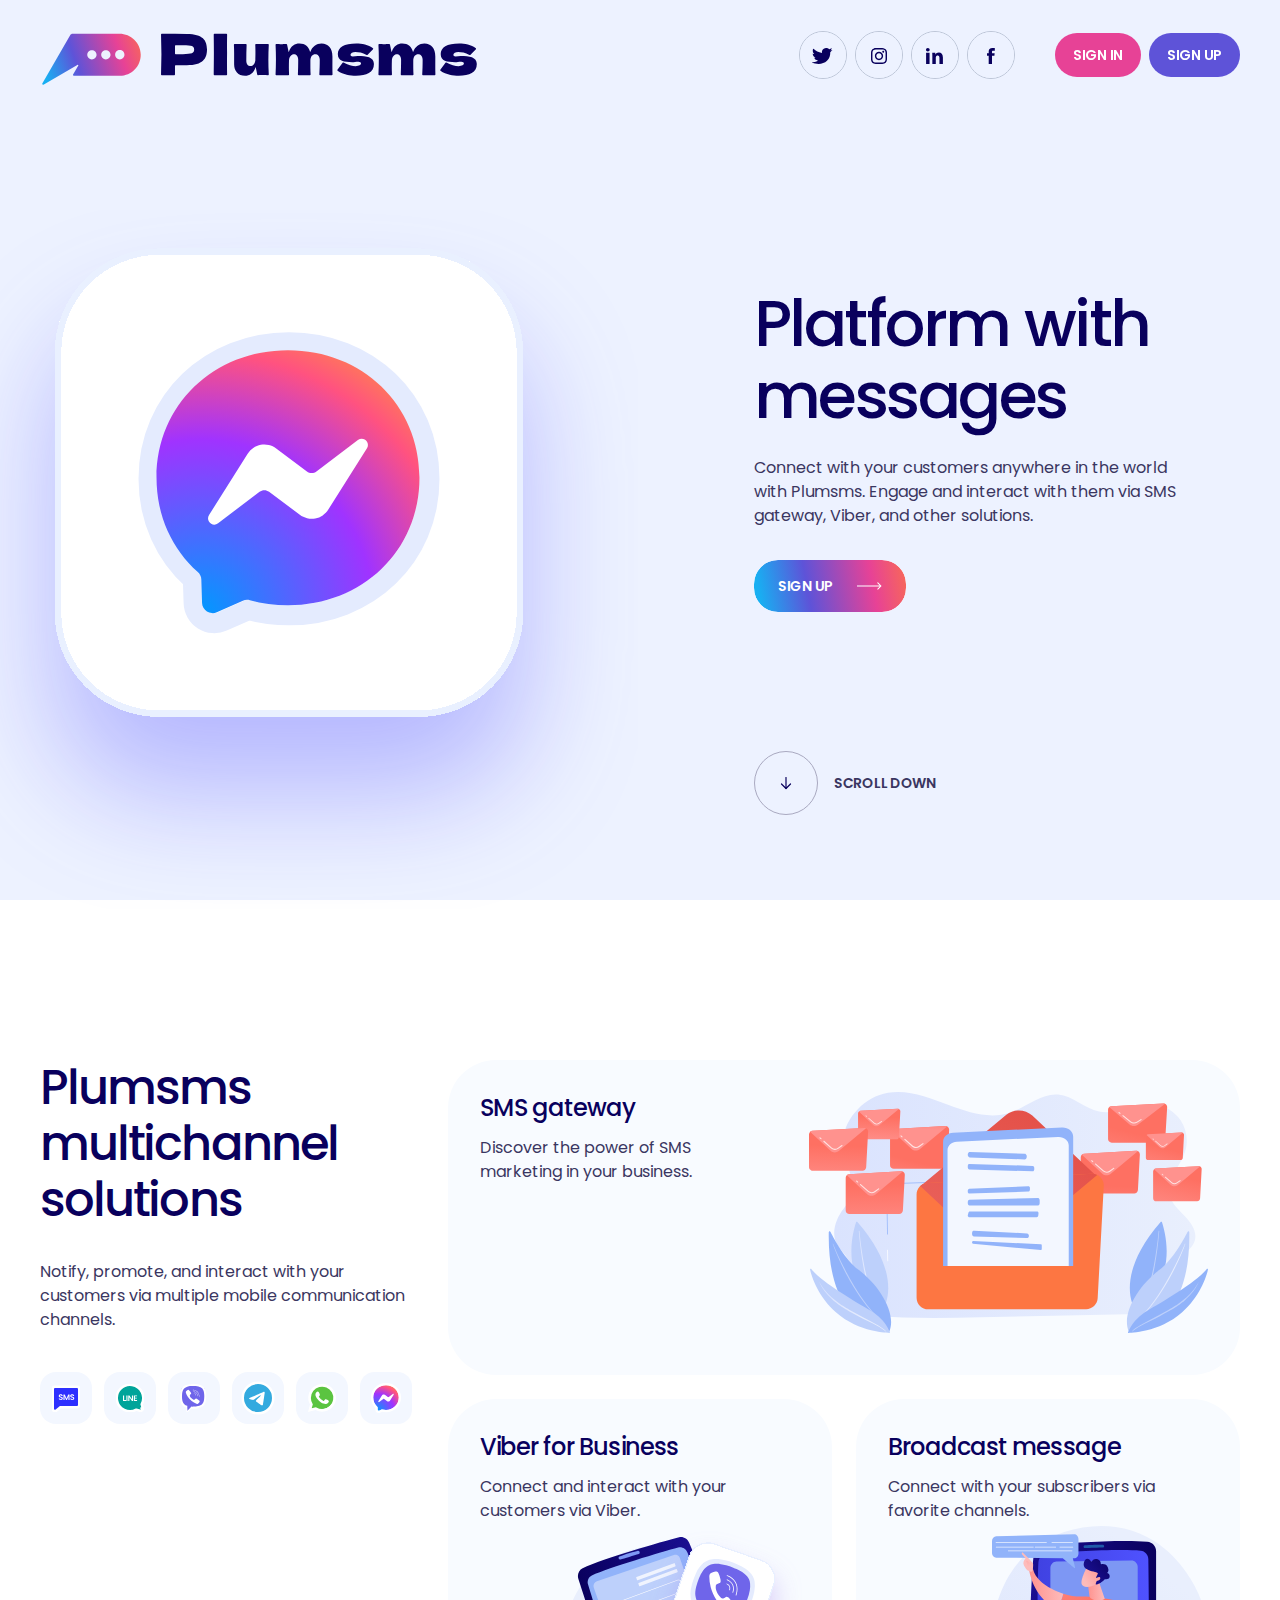
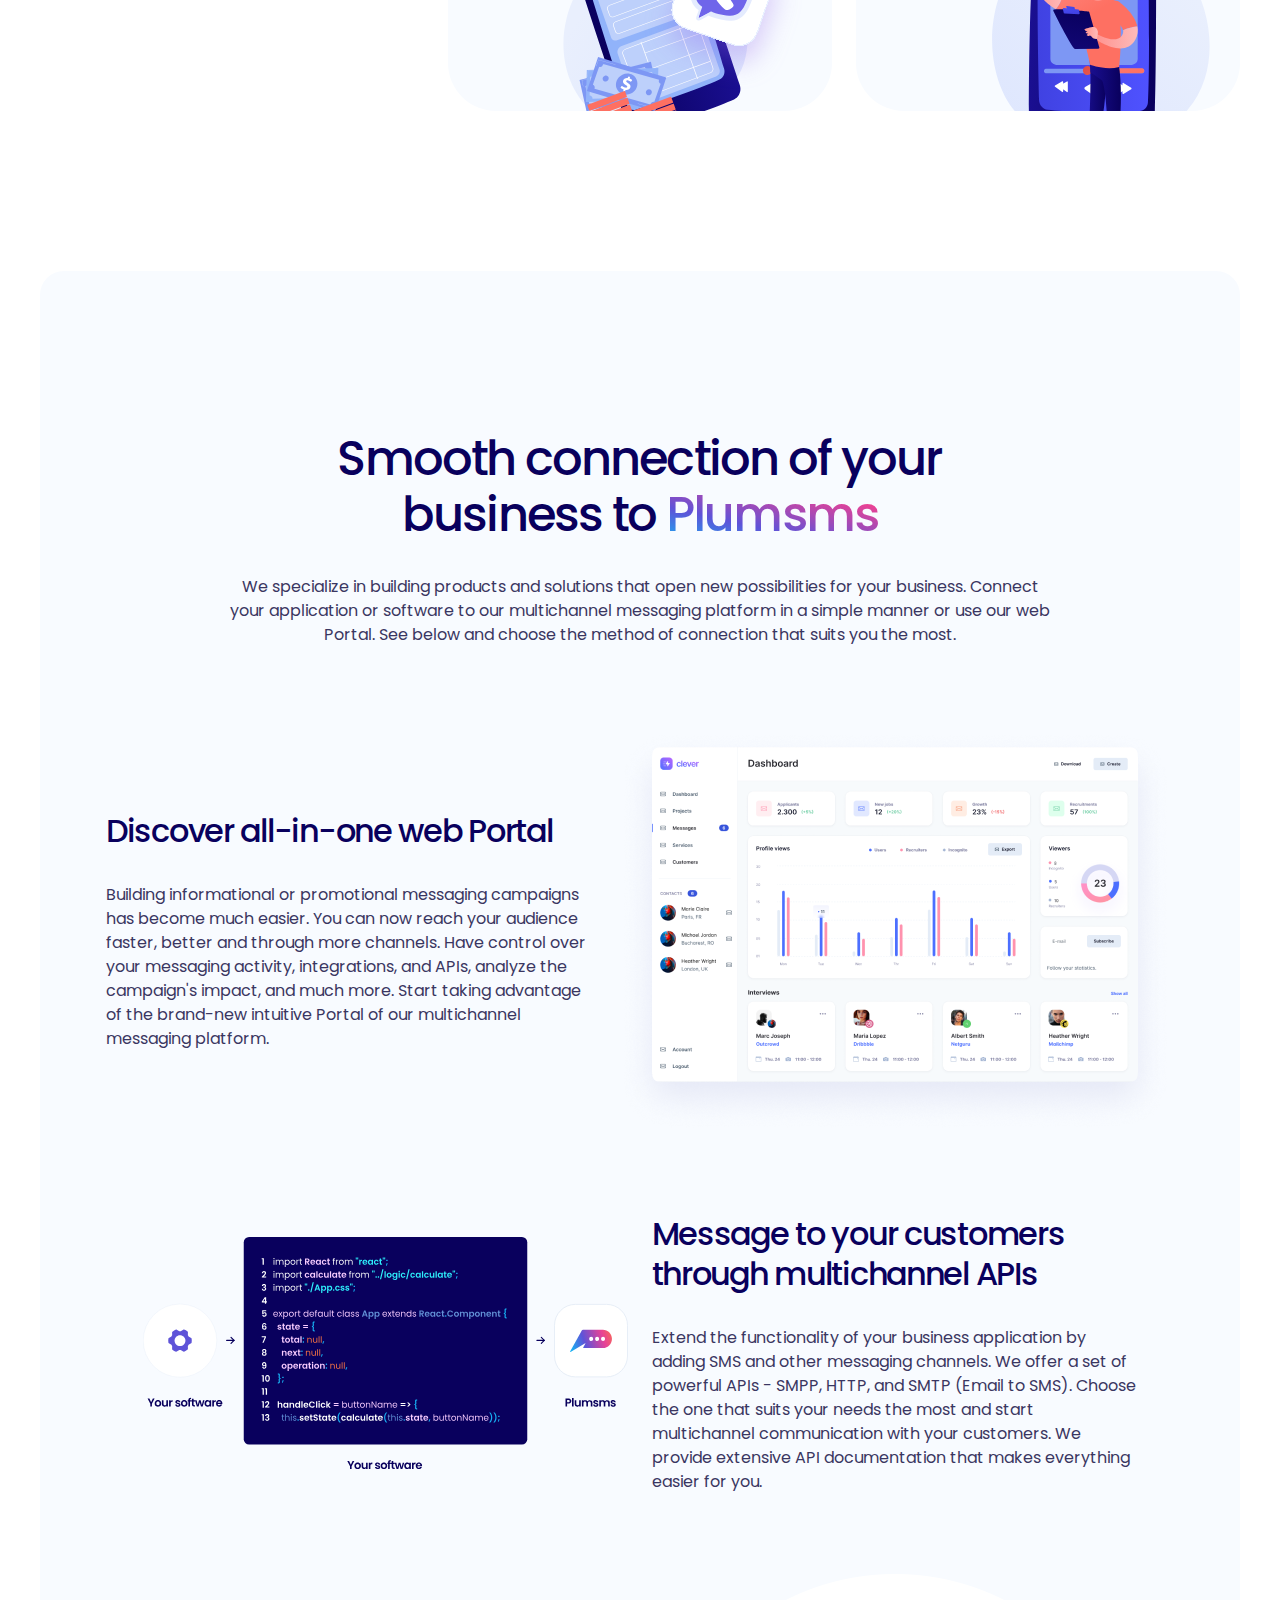
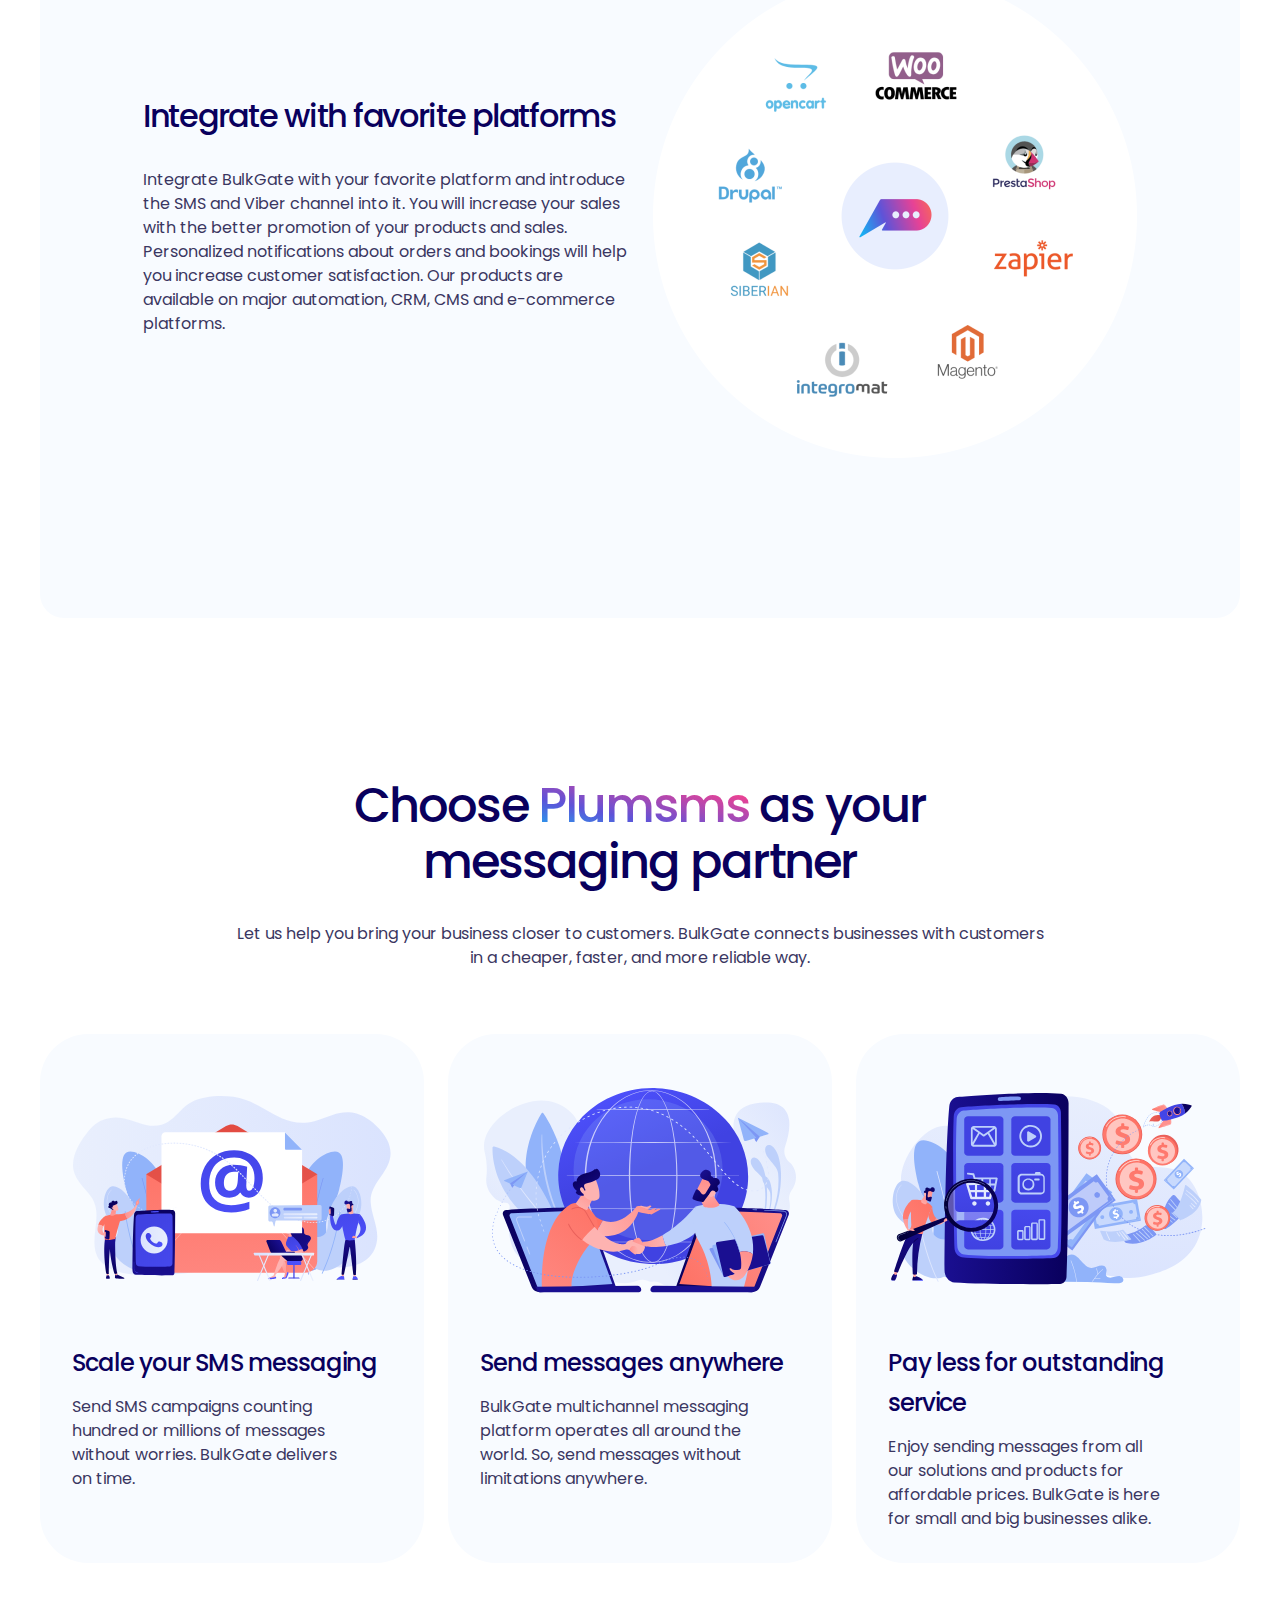
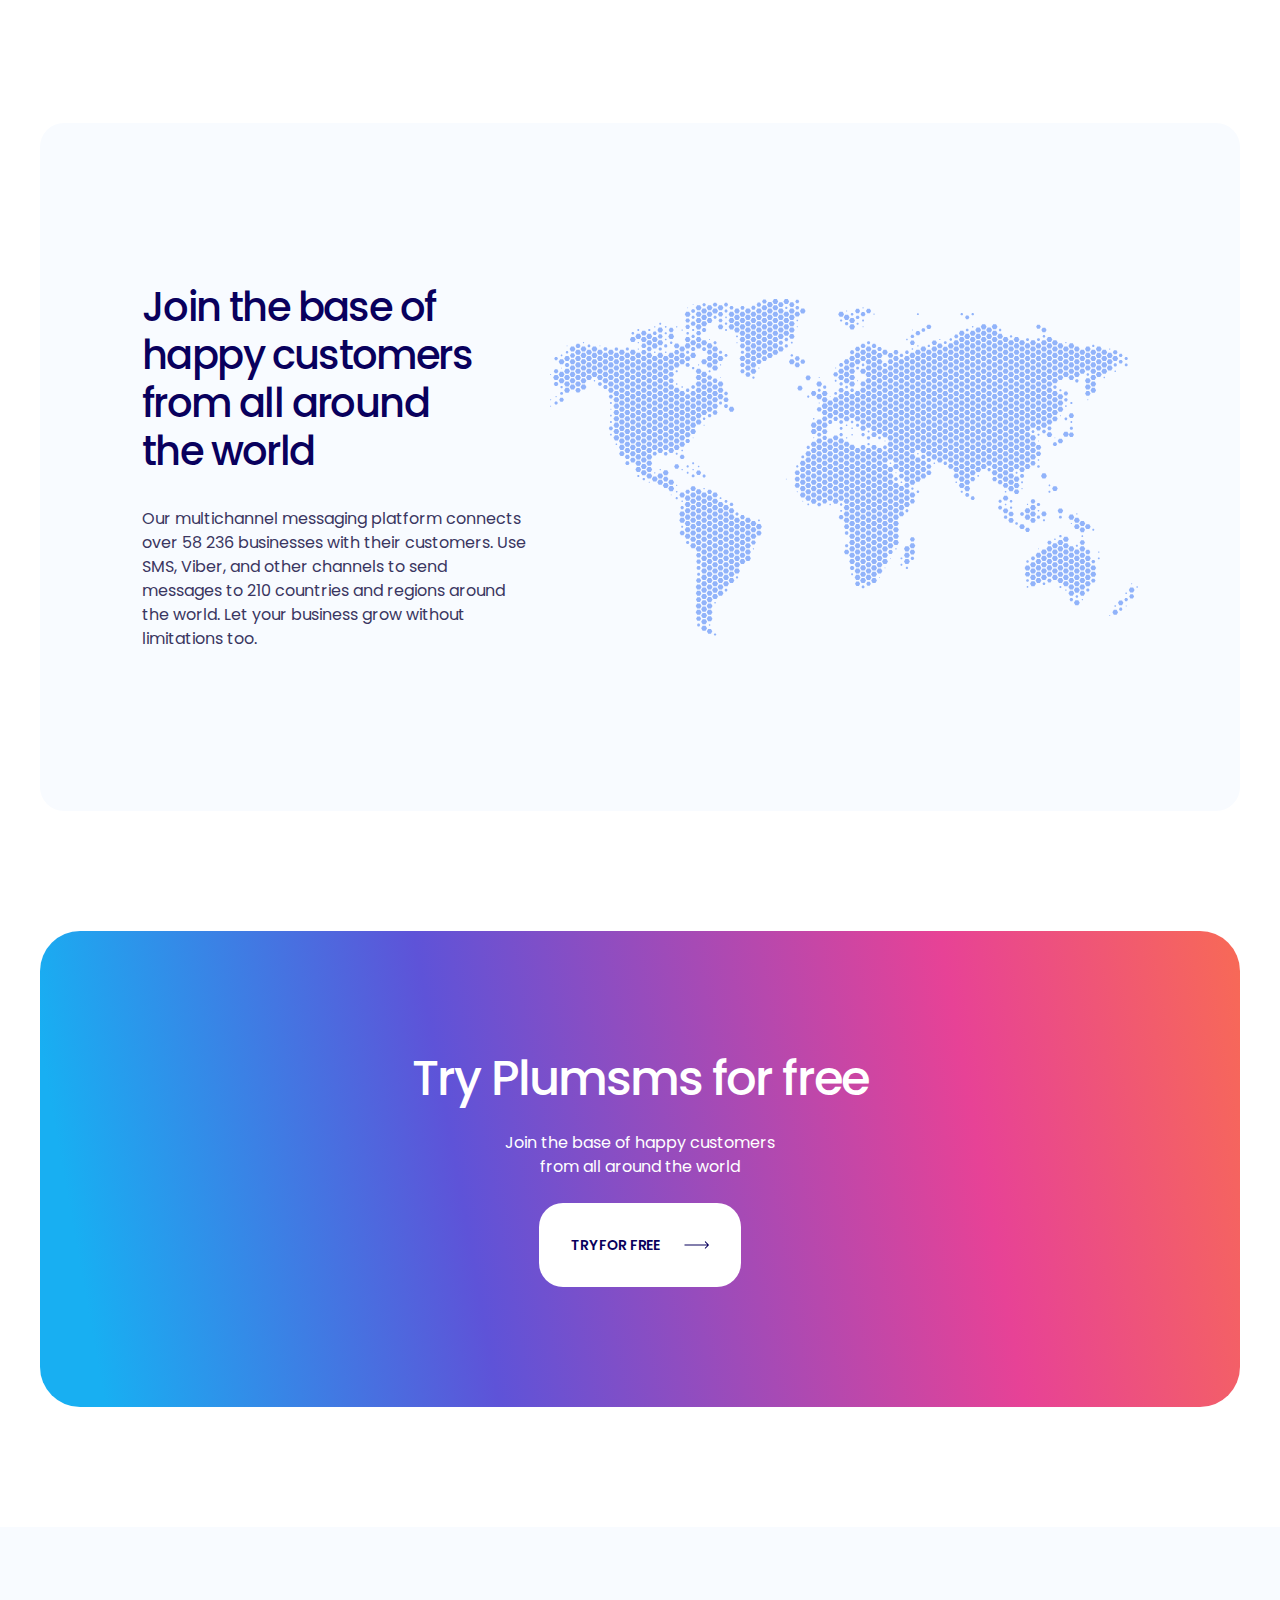
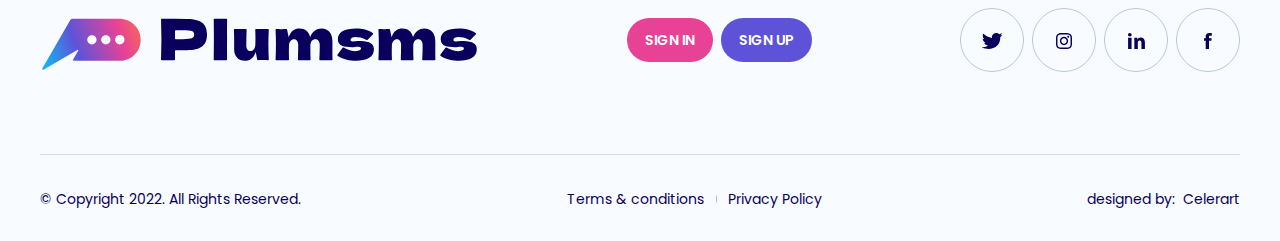
==== commit 9526f22a: "Updates" ====
--- a/index.html
+++ b/index.html
@@ -10,10 +10,11 @@
 </head>
 
 <body>
+<div id="point"></div>
 <header class="header">
-  <div class="contsiner">
+  <div class="container">
     <nav class="menu">
-      <a class="logo" href="#">
+      <a class="logo header-logo" href="index.html">
         <img src="images/logo.svg" alt="Logo">
       </a>
       <ul class="menu__social">
@@ -84,11 +85,14 @@
           </a>
         </li>
       </ul>
+      <button class="burger">
+        <img src="images/burger.svg" alt="Burger">
+      </button>
     </nav>
   </div>
 </header>
 <main class="main">
-  <section class="hero" id="hero">
+  <section class="hero">
     <div class="container">
       <div class="hero__wrapper">
         <div class="hero__content">
@@ -108,7 +112,10 @@
               </div>
             </div>
           </a>
-          <a class="hero__scroll" href="#">
+          <div class="rv-wrap">
+            <img src="images/hero.svg" alt="Hero">
+          </div>
+          <a class="hero__scroll" href="#solutions">
             <div class="hero__scroll-wrapper">
               <div class="hero__scroll-slime">
                 <div class="hero__scroll-box">
@@ -132,7 +139,7 @@
       </div>
     </div>
   </section>
-  <section class="solutions">
+  <section class="solutions" id="solutions">
     <div class="container">
       <div class="solutions__wrapper">
         <div class="solutions__info">
@@ -307,7 +314,7 @@
             <img src="images/business1.png" alt="Business">
           </div>
         </div>
-        <div class="business__box">
+        <div class="business__box second-box">
           <div class="business__box-img">
             <img src="images/business2.svg" alt="Business">
           </div>
@@ -404,7 +411,7 @@
 <footer class="footer">
   <div class="container">
     <div class="footer__main">
-      <a class="logo footer-logo" href="#hero">
+      <a class="logo footer-logo" href="#point">
         <img src="images/logo.svg" alt="Logo">
       </a>
       <ul class="menu__control">
@@ -494,7 +501,7 @@
       </ul>
       <div class="footer__copy-designed">
         <p>designed by:</p>
-        <a href="#">
+        <a href="https://celerart.com/" target="_blank">
           <span>Celerart</span>
         </a>
       </div>
--- a/css/style.min.css
+++ b/css/style.min.css
@@ -1,3 +1,3 @@
-@import url("https://fonts.googleapis.com/css2?family=Poppins:wght@400;500;600&display=swap");.header{position:absolute;left:0;right:0;top:22px;z-index:30}.header .menu{display:-webkit-box;display:-ms-flexbox;display:flex;-webkit-box-align:center;-ms-flex-align:center;align-items:center;-webkit-box-pack:justify;-ms-flex-pack:justify;justify-content:space-between;margin:0 auto;padding:0 20px;max-width:1240px}.menu__control{display:-webkit-box;display:-ms-flexbox;display:flex}.menu__social{display:-webkit-box;display:-ms-flexbox;display:flex;margin-right:40px;margin-left:auto}.menu__social li a{display:-webkit-box;display:-ms-flexbox;display:flex;-webkit-box-align:center;-ms-flex-align:center;align-items:center;-webkit-box-pack:center;-ms-flex-pack:center;justify-content:center;width:48px;height:48px;overflow:hidden;border:1px solid #bcc5d7;border-radius:50%}.menu__social li a .menu__social-slime{margin-top:auto;height:96px;-webkit-transform:translateY(0);-ms-transform:translateY(0);transform:translateY(0);-webkit-transition:all 0.4s;-o-transition:all 0.4s;transition:all 0.4s}.menu__social li a .menu__social-block{display:-webkit-box;display:-ms-flexbox;display:flex;-webkit-box-align:center;-ms-flex-align:center;align-items:center;-webkit-box-pack:center;-ms-flex-pack:center;justify-content:center;width:48px;height:48px}.menu__social li a:hover .menu__social-slime{-webkit-transform:translateY(-50%);-ms-transform:translateY(-50%);transform:translateY(-50%)}.menu__social li+li{margin-left:8px}.footer{padding-top:80px;background-color:#f8fbff}.footer__main{display:-webkit-box;display:-ms-flexbox;display:flex;-webkit-box-align:center;-ms-flex-align:center;align-items:center;-webkit-box-pack:justify;-ms-flex-pack:justify;justify-content:space-between;padding-bottom:82px;border-bottom:1px solid rgba(9,0,93,0.12)}.footer__social{margin-right:0;margin-left:0}.footer__social .menu__social-slime{height:128px !important}.footer__social .menu__social-block{width:64px !important;height:64px !important}.footer__social li a{width:64px;height:64px}.footer__copy{display:-webkit-box;display:-ms-flexbox;display:flex;-webkit-box-align:center;-ms-flex-align:center;align-items:center;-webkit-box-pack:justify;-ms-flex-pack:justify;justify-content:space-between;padding:34px 0 32px}.footer__copy p{font-size:14px;line-height:20px;color:#09005d}.footer__copy a{display:block;font-size:14px;line-height:20px;text-decoration:none;color:#09005d}.footer__copy a span{width:calc(100%);font-size:14px;line-height:20px;color:#09005d;background-image:-o-linear-gradient(transparent calc(100% - 1px), #5e53d8 1px);background-image:linear-gradient(transparent calc(100% - 1px), #5e53d8 1px);background-size:0 93%;background-repeat:no-repeat;-webkit-transition:all 0.4s;-o-transition:all 0.4s;transition:all 0.4s}.footer__copy a:hover span{color:#5e53d8;background-size:100% 93%}.footer__copy ul{display:-webkit-box;display:-ms-flexbox;display:flex}.footer__copy ul li+li{position:relative;margin-left:24px}.footer__copy ul li+li::after{content:"";position:absolute;left:-12px;top:50%;width:1px;height:7px;background-color:rgba(9,0,93,0.25);-webkit-transform:translateY(-50%);-ms-transform:translateY(-50%);transform:translateY(-50%)}.footer__copy-designed{display:-webkit-box;display:-ms-flexbox;display:flex}.footer__copy-designed a{margin-left:8px;font-size:14px;line-height:20px;color:#09005d}html{-webkit-box-sizing:border-box;box-sizing:border-box}*,*::after,*::before{-webkit-box-sizing:inherit;box-sizing:inherit}ul,ol{padding:0}body,h1,h2,h3,h4,h5,h6,p,ul,ol,li,figure,figcaption,blockquote,dl,dd{margin:0}ul{list-style:none}img{display:block;max-width:100%}a{display:block;text-decoration:none;color:inherit}input,button,textarea,select{font:inherit}body{position:relative;overflow-y:scroll;font-family:"Poppins", sans-serif;font-weight:400;font-size:16px;line-height:24px;color:#3a3661;background-color:#fff;cursor:default;scroll-behavior:smooth}.container{margin:0 auto;padding:0 20px;max-width:1240px}h2{font-weight:500;font-size:48px;line-height:56px;letter-spacing:-0.04em;color:#09005d}h2 span{-webkit-text-fill-color:transparent;text-fill-color:transparent;background-image:-o-linear-gradient(77.27deg, #18aff2 5.08%, #5e53d8 35.73%, #e74296 76.59%, #fd7642 107.24%);background-image:linear-gradient(12.73deg, #18aff2 5.08%, #5e53d8 35.73%, #e74296 76.59%, #fd7642 107.24%);-webkit-background-clip:text;background-clip:text}.rv-button{position:relative;display:-webkit-box;display:-ms-flexbox;display:flex;-webkit-box-align:center;-ms-flex-align:center;align-items:center;-webkit-box-pack:center;-ms-flex-pack:center;justify-content:center;margin:0;padding:0 32px;width:-webkit-fit-content;width:-moz-fit-content;width:fit-content;height:84px;overflow:hidden;border:none;border-radius:24px;background-color:#fff;cursor:pointer}.rv-button__try{background-color:#fff;-webkit-transition:all 0.4s;-o-transition:all 0.4s;transition:all 0.4s}.rv-button__try .rv-button__slime-wrapper{margin-top:auto;height:168px;-webkit-transform:translateY(0);-ms-transform:translateY(0);transform:translateY(0);-webkit-transition:all 0.4s;-o-transition:all 0.4s;transition:all 0.4s}.rv-button__try .rv-button__slime{display:-webkit-box;display:-ms-flexbox;display:flex;-webkit-box-align:center;-ms-flex-align:center;align-items:center;-webkit-box-pack:center;-ms-flex-pack:center;justify-content:center;height:84px}.rv-button__try:hover{background-color:#f8fbff}.rv-button__try:hover .rv-button__slime-wrapper{-webkit-transform:translateY(-50%);-ms-transform:translateY(-50%);transform:translateY(-50%)}.rv-button__hero{position:relative;z-index:2;padding:0 24px;height:52px;-webkit-transition:all 0.4s;-o-transition:all 0.4s;transition:all 0.4s}.rv-button__hero::after,.rv-button__hero::before{content:"";position:absolute;left:0;top:0;z-index:-1;width:100%;height:52px;border-radius:24px;background-image:-o-linear-gradient(10.27deg, #18aff2 5.08%, #5e53d8 35.73%, #e74296 76.59%, #fd7642 107.24%);background-image:linear-gradient(79.73deg, #18aff2 5.08%, #5e53d8 35.73%, #e74296 76.59%, #fd7642 107.24%);-webkit-transition:all 0.4s;-o-transition:all 0.4s;transition:all 0.4s}.rv-button__hero::before{opacity:0;background-image:-o-linear-gradient(10.27deg, #18f2f2 5.08%, #8176ff 39.13%, #ff6db8 73.19%, #ff946a 107.24%);background-image:linear-gradient(79.73deg, #18f2f2 5.08%, #8176ff 39.13%, #ff6db8 73.19%, #ff946a 107.24%)}.rv-button__hero span{color:#fff !important}.rv-button__hero .rv-button__slime-wrapper{margin-top:auto;height:104px;-webkit-transform:translateY(0);-ms-transform:translateY(0);transform:translateY(0);-webkit-transition:all 0.4s;-o-transition:all 0.4s;transition:all 0.4s}.rv-button__hero .rv-button__slime{display:-webkit-box;display:-ms-flexbox;display:flex;-webkit-box-align:center;-ms-flex-align:center;align-items:center;-webkit-box-pack:center;-ms-flex-pack:center;justify-content:center;height:52px}.rv-button__hero:hover::before{opacity:1}.rv-button__hero:hover::after{opacity:0}.rv-button__hero:hover .rv-button__slime-wrapper{-webkit-transform:translateY(-50%);-ms-transform:translateY(-50%);transform:translateY(-50%)}.rv-button img{display:block}.rv-button span{display:block;margin-right:24px;font-weight:600;font-size:14px;line-height:20px;letter-spacing:-0.02em;text-transform:uppercase;color:#09005d}.rv-button__blue{margin-left:8px;background-color:#5e53d8}.rv-button__blue:hover{background-color:#4a41af}.rv-button__red,.rv-button__blue{padding:0 18px;height:44px;border-radius:40px;background-color:#e74296;-webkit-transition:all 0.4s;-o-transition:all 0.4s;transition:all 0.4s}.rv-button__red .rv-button__slime,.rv-button__blue .rv-button__slime{margin-top:auto;height:88px;-webkit-transform:translateY(0);-ms-transform:translateY(0);transform:translateY(0);-webkit-transition:all 0.4s;-o-transition:all 0.4s;transition:all 0.4s}.rv-button__red span,.rv-button__blue span{display:-webkit-box;display:-ms-flexbox;display:flex;-webkit-box-align:center;-ms-flex-align:center;align-items:center;-webkit-box-pack:center;-ms-flex-pack:center;justify-content:center;margin:0;height:44px;color:#fff !important}.rv-button__red:hover,.rv-button__blue:hover{background-color:#c52f7b}.rv-button__red:hover .rv-button__slime,.rv-button__blue:hover .rv-button__slime{-webkit-transform:translateY(-50%);-ms-transform:translateY(-50%);transform:translateY(-50%)}.hero{position:relative;z-index:2;background-color:#edf2ff}.hero::before{content:"";position:absolute;left:-5%;top:5%;z-index:-1;width:55%;height:100%;background-image:url("../images/hero.svg");background-position:center center;background-size:contain;background-repeat:no-repeat}.hero__scroll{position:absolute;left:0;bottom:85px;display:-webkit-box;display:-ms-flexbox;display:flex;-webkit-box-align:center;-ms-flex-align:center;align-items:center;padding-left:80px;height:64px;overflow:hidden}.hero__scroll::after{content:"";position:absolute;left:0;top:0;width:64px;height:64px;border:1px solid #a9a9c0;border-radius:50%;background-color:transparent}.hero__scroll .hero__scroll-box{display:-webkit-box;display:-ms-flexbox;display:flex;-webkit-box-align:center;-ms-flex-align:center;align-items:center;-webkit-box-pack:center;-ms-flex-pack:center;justify-content:center;margin-right:40px;margin-left:-56px}.hero__scroll .hero__scroll-wrapper{margin-top:auto;height:128px;-webkit-transform:translateY(0);-ms-transform:translateY(0);transform:translateY(0);-webkit-transition:all 0.4s;-o-transition:all 0.4s;transition:all 0.4s}.hero__scroll .hero__scroll-slime{display:-webkit-box;display:-ms-flexbox;display:flex;-webkit-box-align:center;-ms-flex-align:center;align-items:center;height:64px}.hero__scroll span{display:block;font-weight:600;font-size:14px;line-height:20px;letter-spacing:-0.02em;text-transform:uppercase;color:#3a3661}.hero__scroll:hover .hero__scroll-wrapper{-webkit-transform:translateY(-50%);-ms-transform:translateY(-50%);transform:translateY(-50%)}.hero__wrapper{display:-webkit-box;display:-ms-flexbox;display:flex;-webkit-box-align:center;-ms-flex-align:center;align-items:center;-webkit-box-pack:end;-ms-flex-pack:end;justify-content:flex-end;min-height:100vh}.hero__content{position:relative;display:-webkit-box;display:-ms-flexbox;display:flex;-webkit-box-orient:vertical;-webkit-box-direction:normal;-ms-flex-direction:column;flex-direction:column;-webkit-box-pack:center;-ms-flex-pack:center;justify-content:center;width:100%;height:100vh;max-width:486px}.hero__content h1{margin-bottom:24px;max-width:486px;font-weight:500;font-size:64px;line-height:72px;letter-spacing:-0.04em;color:#09005d}.hero__content p{margin-bottom:32px;max-width:431px}.partner{margin:160px 0}.partner h2{margin:0 auto 32px;max-width:622px;text-align:center}.partner p{margin:0 auto 64px;max-width:821px;text-align:center}.partner ul{display:-ms-grid;display:grid;grid-gap:0 24px;-ms-grid-columns:1fr 1fr 1fr;grid-template-columns:1fr 1fr 1fr}.partner ul li{padding:32px;border-radius:48px;background-color:#f8fbff}.partner ul li img{margin-bottom:32px;width:100%;-o-object-fit:contain;object-fit:contain}.partner ul li h4{margin-bottom:12px;font-weight:500;font-size:24px;line-height:40px;letter-spacing:-0.04em;color:#09005d}.partner ul li p{margin:0;max-width:279px;text-align:left}.base{margin:160px 0 120px}.base__wrapper{display:-webkit-box;display:-ms-flexbox;display:flex;-webkit-box-align:center;-ms-flex-align:center;align-items:center;-webkit-box-pack:center;-ms-flex-pack:center;justify-content:center;padding:160px 20px;border-radius:24px;background-color:#f8fbff}.base__content{margin-right:24px;max-width:384px}.base h2{margin-bottom:32px;max-width:350px;font-size:40px;line-height:48px}.try{margin:120px 0}.try__wrapper{display:-webkit-box;display:-ms-flexbox;display:flex;-webkit-box-orient:vertical;-webkit-box-direction:normal;-ms-flex-direction:column;flex-direction:column;-webkit-box-align:center;-ms-flex-align:center;align-items:center;-webkit-box-pack:center;-ms-flex-pack:center;justify-content:center;padding:120px 0;border-radius:40px;background-image:-o-linear-gradient(10.27deg, #18aff2 5.08%, #5e53d8 35.73%, #e74296 76.59%, #fd7642 107.24%);background-image:linear-gradient(79.73deg, #18aff2 5.08%, #5e53d8 35.73%, #e74296 76.59%, #fd7642 107.24%)}.try h2{margin-bottom:24px;color:#fff}.try p{margin-bottom:24px;max-width:296px;text-align:center;color:#fff}.solutions{margin:160px 0}.solutions__wrapper{display:-webkit-box;display:-ms-flexbox;display:flex;-webkit-box-pack:justify;-ms-flex-pack:justify;justify-content:space-between}.solutions__info{margin-right:36px;width:100%;max-width:372px}.solutions__info h2{margin-bottom:32px}.solutions__info ul{display:-webkit-box;display:-ms-flexbox;display:flex;margin-top:40px}.solutions__info ul li+li{margin-left:12px}.solutions__info ul li a svg rect{-webkit-transition:all 0.4s;-o-transition:all 0.4s;transition:all 0.4s}.solutions__info ul li:nth-child(1) a:hover svg rect{fill:#2e30ff}.solutions__info ul li:nth-child(2) a:hover svg rect{fill:#00a49a}.solutions__info ul li:nth-child(3) a:hover svg rect{fill:#6f65ea}.solutions__info ul li:nth-child(4) a:hover svg rect{fill:#34aadf}.solutions__info ul li:nth-child(5) a:hover svg rect{fill:#5bc440}.solutions__info ul li:nth-child(6) a:hover svg rect{fill:#a033ff}.solutions__inner{width:100%}.solutions__inner h4{margin-bottom:12px;font-weight:500;font-size:24px;line-height:32px;letter-spacing:-0.04em;color:#09005d}.solutions__big{display:-webkit-box;display:-ms-flexbox;display:flex;-webkit-box-pack:justify;-ms-flex-pack:justify;justify-content:space-between;margin-bottom:24px;padding:32px;width:100%;border-radius:48px;background-color:#f8fbff}.solutions__big-info{margin-right:36px;max-width:287px}.solutions__small-wrapper{display:-ms-grid;display:grid;grid-gap:0 24px;-ms-grid-columns:1fr 1fr;grid-template-columns:1fr 1fr}.solutions__small{position:relative;z-index:2;padding:32px;min-height:312px;overflow:hidden;border-radius:48px;background-color:#f8fbff}.solutions__small img{position:absolute;right:30px;bottom:-48px;z-index:-1}.solutions__small:last-child img{bottom:-66px}.business{margin:160px 0}.business__wrapper{padding:160px 0;border-radius:24px;background-color:#f8fbff}.business__wrapper h2{margin:0 auto 32px;max-width:696px;text-align:center}.business__text{margin:0 auto 80px;max-width:821px;text-align:center}.business__box{display:-webkit-box;display:-ms-flexbox;display:flex;-webkit-box-align:center;-ms-flex-align:center;align-items:center;-webkit-box-pack:center;-ms-flex-pack:center;justify-content:center;padding:0 20px}.business__box h3{margin-bottom:32px;font-weight:500;font-size:32px;line-height:40px;letter-spacing:-0.04em;color:#09005d}.business__box:not(:last-child){margin-bottom:80px}.business__box:last-child img{max-width:484px}.business .box-second{margin-right:0 !important;margin-left:24px}.business__box-info{margin-right:24px;width:100%;max-width:486px}.intro{display:-webkit-box;display:-ms-flexbox;display:flex;-webkit-box-align:center;-ms-flex-align:center;align-items:center;-webkit-box-pack:center;-ms-flex-pack:center;justify-content:center;padding:0 20px;width:100%;height:100vh;max-width:100%;max-height:100vh}.intro h1{margin-right:41px;min-width:-webkit-fit-content;min-width:-moz-fit-content;min-width:fit-content;font-weight:500;font-size:72px;line-height:72px;letter-spacing:-0.04em;color:#09005d}.intro img{max-width:100%;-o-object-fit:contain;object-fit:contain}.intro .logo{position:absolute;left:0;right:0;top:22px;margin:0 auto;padding:0 20px}.intro .logo img{margin:0 auto}.terms{padding:200px 0}.terms__title{margin-bottom:52px}.terms__wrapper{position:relative;display:-webkit-box;display:-ms-flexbox;display:flex;-webkit-box-pack:justify;-ms-flex-pack:justify;justify-content:space-between}.terms__nav{position:-webkit-sticky;position:sticky;top:30px;padding-top:20px;height:-webkit-fit-content;height:-moz-fit-content;height:fit-content}.terms__nav p{margin-bottom:12px;font-size:14px;line-height:22px}.terms__nav ul li a{font-weight:600;font-size:16px;line-height:24px;color:#09005d}.terms__nav ul li+li{margin-top:16px}.terms__main{width:100%;max-width:894px}.terms__main h2{margin-bottom:24px}.terms__main h2:first-of-type{padding-top:20px}.terms__main h2:not(:first-child){margin-top:56px;padding-top:56px;border-top:1px solid #bcc5d7}.terms__main h3{margin-top:56px;margin-bottom:24px;font-weight:500;font-size:32px;line-height:40px;letter-spacing:-0.04em;color:#09005d}.terms__main p:not(:last-child){margin-bottom:24px}
+@import url("https://fonts.googleapis.com/css2?family=Poppins:wght@400;500;600&display=swap");.header{position:fixed;left:0;right:0;top:22px;z-index:30;-webkit-transition:all 0.4s;-o-transition:all 0.4s;transition:all 0.4s}.header .menu{display:-webkit-box;display:-ms-flexbox;display:flex;-webkit-box-align:center;-ms-flex-align:center;align-items:center;-webkit-box-pack:justify;-ms-flex-pack:justify;justify-content:space-between}@media only screen and (max-width: 830px){.header .menu__social{display:none}}@media only screen and (max-width: 830px){.header .menu__control{display:none}}@media only screen and (max-width: 830px){.header{top:16px}}.burger{display:none;padding:0;border:none;background-color:transparent}@media only screen and (max-width: 830px){.burger{display:block}}@media only screen and (max-width: 1180px){.header-logo{max-width:350px}}@media only screen and (max-width: 999px){.header-logo{max-width:300px}}@media only screen and (max-width: 520px){.header-logo{max-width:225px}}.header--active{top:0;padding:10px 0;background-color:rgba(248,251,255,0.9)}.menu__control{display:-webkit-box;display:-ms-flexbox;display:flex}.menu__social{display:-webkit-box;display:-ms-flexbox;display:flex;margin-right:40px;margin-left:auto}.menu__social li a{display:-webkit-box;display:-ms-flexbox;display:flex;-webkit-box-align:center;-ms-flex-align:center;align-items:center;-webkit-box-pack:center;-ms-flex-pack:center;justify-content:center;width:48px;height:48px;overflow:hidden;border:1px solid #bcc5d7;border-radius:50%}.menu__social li a .menu__social-slime{margin-top:auto;height:96px;-webkit-transform:translateY(0);-ms-transform:translateY(0);transform:translateY(0);-webkit-transition:all 0.4s;-o-transition:all 0.4s;transition:all 0.4s}.menu__social li a .menu__social-block{display:-webkit-box;display:-ms-flexbox;display:flex;-webkit-box-align:center;-ms-flex-align:center;align-items:center;-webkit-box-pack:center;-ms-flex-pack:center;justify-content:center;width:48px;height:48px;background-color:#edf2ff}.menu__social li a:hover .menu__social-slime{-webkit-transform:translateY(-50%);-ms-transform:translateY(-50%);transform:translateY(-50%)}.menu__social li+li{margin-left:8px}.footer{padding-top:80px;background-color:#f8fbff}@media only screen and (max-width: 1180px){.footer .footer-logo{max-width:350px}}@media only screen and (max-width: 999px){.footer .footer-logo{max-width:300px}}@media only screen and (max-width: 890px){.footer .footer-logo{max-width:200px}}@media only screen and (max-width: 820px){.footer .footer-logo{margin-bottom:39px;max-width:100%}}@media only screen and (max-width: 820px){.footer .menu__control{margin-bottom:41px}}.footer .menu__social-block{background-color:transparent !important}.footer__main{display:-webkit-box;display:-ms-flexbox;display:flex;-webkit-box-align:center;-ms-flex-align:center;align-items:center;-webkit-box-pack:justify;-ms-flex-pack:justify;justify-content:space-between;padding-bottom:82px;border-bottom:1px solid rgba(9,0,93,0.12)}@media only screen and (max-width: 999px){.footer__main{padding-bottom:50px}}@media only screen and (max-width: 820px){.footer__main{-webkit-box-orient:vertical;-webkit-box-direction:normal;-ms-flex-direction:column;flex-direction:column;padding-bottom:31px}}.footer__social{margin-right:0;margin-left:0}.footer__social .menu__social-slime{height:128px !important}.footer__social .menu__social-block{width:64px !important;height:64px !important}.footer__social li a{width:64px;height:64px}.footer__copy{display:-webkit-box;display:-ms-flexbox;display:flex;-webkit-box-align:center;-ms-flex-align:center;align-items:center;-webkit-box-pack:justify;-ms-flex-pack:justify;justify-content:space-between;padding:34px 0 32px}.footer__copy p{font-size:14px;line-height:20px;color:#09005d}@media only screen and (max-width: 820px){.footer__copy p{margin-bottom:24px}}.footer__copy a{display:block;font-size:14px;line-height:20px;text-decoration:none;color:#09005d}.footer__copy a span{width:calc(100%);font-size:14px;line-height:20px;color:#09005d;background-image:-o-linear-gradient(transparent calc(100% - 1px), #5e53d8 1px);background-image:linear-gradient(transparent calc(100% - 1px), #5e53d8 1px);background-size:0 93%;background-repeat:no-repeat;-webkit-transition:all 0.4s;-o-transition:all 0.4s;transition:all 0.4s}.footer__copy a:hover span{color:#5e53d8;background-size:100% 93%}.footer__copy ul{display:-webkit-box;display:-ms-flexbox;display:flex}.footer__copy ul li+li{position:relative;margin-left:24px}.footer__copy ul li+li::after{content:"";position:absolute;left:-12px;top:50%;width:1px;height:7px;background-color:rgba(9,0,93,0.25);-webkit-transform:translateY(-50%);-ms-transform:translateY(-50%);transform:translateY(-50%)}@media only screen and (max-width: 820px){.footer__copy ul{margin-bottom:24px}}@media only screen and (max-width: 820px){.footer__copy{-webkit-box-orient:vertical;-webkit-box-direction:normal;-ms-flex-direction:column;flex-direction:column}}.footer__copy-designed{display:-webkit-box;display:-ms-flexbox;display:flex}.footer__copy-designed p{margin:0 !important}.footer__copy-designed a{margin-left:8px;font-size:14px;line-height:20px;color:#09005d}@media only screen and (max-width: 999px){.footer{padding-top:68px}}@media only screen and (max-width: 750px){.footer{padding-top:56px}}html{-webkit-box-sizing:border-box;box-sizing:border-box}*,*::after,*::before{-webkit-box-sizing:inherit;box-sizing:inherit}ul,ol{padding:0}body,h1,h2,h3,h4,h5,h6,p,ul,ol,li,figure,figcaption,blockquote,dl,dd{margin:0}ul{list-style:none}img{display:block;max-width:100%}a{display:block;text-decoration:none;color:inherit}input,button,textarea,select{font:inherit}body{position:relative;overflow-y:scroll;font-family:"Poppins", sans-serif;font-weight:400;font-size:16px;line-height:24px;color:#3a3661;background-color:#fff;cursor:default}.container{margin:0 auto;padding:0 20px;max-width:1240px}h2{font-weight:500;font-size:48px;line-height:56px;letter-spacing:-0.04em;color:#09005d}h2 span{-webkit-text-fill-color:transparent;text-fill-color:transparent;background-image:-o-linear-gradient(77.27deg, #18aff2 5.08%, #5e53d8 35.73%, #e74296 76.59%, #fd7642 107.24%);background-image:linear-gradient(12.73deg, #18aff2 5.08%, #5e53d8 35.73%, #e74296 76.59%, #fd7642 107.24%);-webkit-background-clip:text;background-clip:text}@media only screen and (max-width: 999px){h2{font-size:40px;line-height:48px}}@media only screen and (max-width: 750px){h2{font-size:32px;line-height:40px}}.rv-button{position:relative;display:-webkit-box;display:-ms-flexbox;display:flex;-webkit-box-align:center;-ms-flex-align:center;align-items:center;-webkit-box-pack:center;-ms-flex-pack:center;justify-content:center;margin:0;padding:0 32px;width:-webkit-fit-content;width:-moz-fit-content;width:fit-content;height:84px;overflow:hidden;border:none;border-radius:24px;background-color:#fff;cursor:pointer}.rv-button__try{background-color:#fff;-webkit-transition:all 0.4s;-o-transition:all 0.4s;transition:all 0.4s}.rv-button__try .rv-button__slime-wrapper{margin-top:auto;height:168px;-webkit-transform:translateY(0);-ms-transform:translateY(0);transform:translateY(0);-webkit-transition:all 0.4s;-o-transition:all 0.4s;transition:all 0.4s}.rv-button__try .rv-button__slime{display:-webkit-box;display:-ms-flexbox;display:flex;-webkit-box-align:center;-ms-flex-align:center;align-items:center;-webkit-box-pack:center;-ms-flex-pack:center;justify-content:center;height:84px}.rv-button__try:hover{background-color:#f8fbff}.rv-button__try:hover .rv-button__slime-wrapper{-webkit-transform:translateY(-50%);-ms-transform:translateY(-50%);transform:translateY(-50%)}.rv-button__hero{position:relative;z-index:2;padding:0 24px;height:52px;min-height:52px;-webkit-transition:all 0.4s;-o-transition:all 0.4s;transition:all 0.4s}.rv-button__hero::after,.rv-button__hero::before{content:"";position:absolute;left:0;top:0;z-index:-1;width:100%;height:52px;border-radius:24px;background-image:-o-linear-gradient(10.27deg, #18aff2 5.08%, #5e53d8 35.73%, #e74296 76.59%, #fd7642 107.24%);background-image:linear-gradient(79.73deg, #18aff2 5.08%, #5e53d8 35.73%, #e74296 76.59%, #fd7642 107.24%);-webkit-transition:all 0.4s;-o-transition:all 0.4s;transition:all 0.4s}.rv-button__hero::before{opacity:0;background-image:-o-linear-gradient(10.27deg, #18f2f2 5.08%, #8176ff 39.13%, #ff6db8 73.19%, #ff946a 107.24%);background-image:linear-gradient(79.73deg, #18f2f2 5.08%, #8176ff 39.13%, #ff6db8 73.19%, #ff946a 107.24%)}.rv-button__hero span{color:#fff !important}.rv-button__hero .rv-button__slime-wrapper{margin-top:auto;height:104px;-webkit-transform:translateY(0);-ms-transform:translateY(0);transform:translateY(0);-webkit-transition:all 0.4s;-o-transition:all 0.4s;transition:all 0.4s}.rv-button__hero .rv-button__slime{display:-webkit-box;display:-ms-flexbox;display:flex;-webkit-box-align:center;-ms-flex-align:center;align-items:center;-webkit-box-pack:center;-ms-flex-pack:center;justify-content:center;height:52px}.rv-button__hero:hover::before{opacity:1}.rv-button__hero:hover::after{opacity:0}.rv-button__hero:hover .rv-button__slime-wrapper{-webkit-transform:translateY(-50%);-ms-transform:translateY(-50%);transform:translateY(-50%)}.rv-button img{display:block}.rv-button span{display:block;margin-right:24px;font-weight:600;font-size:14px;line-height:20px;letter-spacing:-0.02em;text-transform:uppercase;color:#09005d}.rv-button__blue{margin-left:8px !important;background-color:#5e53d8 !important}.rv-button__blue:hover{background-color:#4a41af !important}.rv-button__red,.rv-button__blue{padding:0 18px;height:44px;border-radius:40px;background-color:#e74296;-webkit-transition:all 0.4s;-o-transition:all 0.4s;transition:all 0.4s}.rv-button__red .rv-button__slime,.rv-button__blue .rv-button__slime{margin-top:auto;height:88px;-webkit-transform:translateY(0);-ms-transform:translateY(0);transform:translateY(0);-webkit-transition:all 0.4s;-o-transition:all 0.4s;transition:all 0.4s}.rv-button__red span,.rv-button__blue span{display:-webkit-box;display:-ms-flexbox;display:flex;-webkit-box-align:center;-ms-flex-align:center;align-items:center;-webkit-box-pack:center;-ms-flex-pack:center;justify-content:center;margin:0;height:44px;color:#fff !important}.rv-button__red:hover,.rv-button__blue:hover{background-color:#c52f7b}.rv-button__red:hover .rv-button__slime,.rv-button__blue:hover .rv-button__slime{-webkit-transform:translateY(-50%);-ms-transform:translateY(-50%);transform:translateY(-50%)}.rv-wrap{z-index:-1;display:none}.rv-wrap img{margin:0 auto;width:80%}@media only screen and (max-width: 520px){.rv-wrap img{width:100%}}@media only screen and (max-width: 750px){.rv-wrap{display:block}}.hero{position:relative;z-index:2;background-color:#edf2ff}.hero::before{content:"";position:absolute;left:-5%;top:12%;z-index:-1;width:55%;height:100%;background-image:url("../images/hero.svg");background-position:center center;background-size:contain;background-repeat:no-repeat}@media only screen and (max-width: 750px){.hero::before{display:none}}.hero__scroll{position:absolute;left:0;bottom:85px;display:-webkit-box;display:-ms-flexbox;display:flex;-webkit-box-align:center;-ms-flex-align:center;align-items:center;padding-left:80px;height:64px;overflow:hidden}.hero__scroll::after{content:"";position:absolute;left:0;top:0;width:64px;height:64px;border:1px solid #a9a9c0;border-radius:50%;background-color:transparent}.hero__scroll .hero__scroll-box{display:-webkit-box;display:-ms-flexbox;display:flex;-webkit-box-align:center;-ms-flex-align:center;align-items:center;-webkit-box-pack:center;-ms-flex-pack:center;justify-content:center;margin-right:40px;margin-left:-56px}.hero__scroll .hero__scroll-wrapper{margin-top:auto;height:128px;-webkit-transform:translateY(0);-ms-transform:translateY(0);transform:translateY(0);-webkit-transition:all 0.4s;-o-transition:all 0.4s;transition:all 0.4s}.hero__scroll .hero__scroll-slime{display:-webkit-box;display:-ms-flexbox;display:flex;-webkit-box-align:center;-ms-flex-align:center;align-items:center;height:64px}@media only screen and (max-width: 750px){.hero__scroll .hero__scroll-slime span{font-weight:500;letter-spacing:0}}.hero__scroll span{display:block;font-weight:600;font-size:14px;line-height:20px;letter-spacing:-0.02em;text-transform:uppercase;color:#3a3661}.hero__scroll:hover .hero__scroll-wrapper{-webkit-transform:translateY(-50%);-ms-transform:translateY(-50%);transform:translateY(-50%)}@media only screen and (max-width: 750px){.hero__scroll{bottom:35px}}.hero__wrapper{display:-webkit-box;display:-ms-flexbox;display:flex;-webkit-box-align:center;-ms-flex-align:center;align-items:center;-webkit-box-pack:end;-ms-flex-pack:end;justify-content:flex-end;min-height:100vh}.hero__content{position:relative;display:-webkit-box;display:-ms-flexbox;display:flex;-webkit-box-orient:vertical;-webkit-box-direction:normal;-ms-flex-direction:column;flex-direction:column;-webkit-box-pack:center;-ms-flex-pack:center;justify-content:center;width:100%;height:100vh;max-width:486px}.hero__content h1{margin-bottom:24px;max-width:486px;font-weight:500;font-size:64px;line-height:72px;letter-spacing:-0.04em;color:#09005d}@media only screen and (max-width: 999px){.hero__content h1{font-size:54px;line-height:62px}}@media only screen and (max-width: 750px){.hero__content h1{margin-bottom:16px;max-width:100%;font-size:40px;line-height:48px}}.hero__content p{margin-bottom:32px;max-width:431px}@media only screen and (max-width: 750px){.hero__content p{margin-bottom:16px;max-width:100%}}@media only screen and (max-width: 999px){.hero__content{max-width:400px}}@media only screen and (max-width: 840px){.hero__content{max-width:350px}}@media only screen and (max-width: 750px){.hero__content{-webkit-box-pack:start;-ms-flex-pack:start;justify-content:flex-start;padding-top:90px;max-width:100%}}.partner{margin:160px 0}.partner h2{margin:0 auto 32px;max-width:622px;text-align:center}@media only screen and (max-width: 1180px){.partner h2{margin:0 auto 28px}}@media only screen and (max-width: 999px){.partner h2{margin:0 auto 24px}}.partner p{margin:0 auto 64px;max-width:821px;text-align:center}@media only screen and (max-width: 1180px){.partner p{margin:0 auto 50px}}@media only screen and (max-width: 999px){.partner p{margin:0 auto 40px}}.partner ul{display:-ms-grid;display:grid;grid-gap:0 24px;-ms-grid-columns:1fr 1fr 1fr;grid-template-columns:1fr 1fr 1fr}.partner ul li{padding:32px;border-radius:48px;background-color:#f8fbff}.partner ul li img{margin-bottom:32px;width:100%;-o-object-fit:contain;object-fit:contain}@media only screen and (max-width: 999px){.partner ul li img{margin-bottom:24px}}@media only screen and (max-width: 900px){.partner ul li img{margin:0 auto 24px;max-width:400px}}.partner ul li h4{margin-bottom:12px;font-weight:500;font-size:24px;line-height:40px;letter-spacing:-0.04em;color:#09005d}@media only screen and (max-width: 1180px){.partner ul li h4{font-size:20px;line-height:28px}}@media only screen and (max-width: 999px){.partner ul li h4{font-size:18px;line-height:26px}}.partner ul li p{margin:0;max-width:279px;text-align:left}@media only screen and (max-width: 900px){.partner ul li p{max-width:100%}}@media only screen and (max-width: 1180px){.partner ul li{padding:24px}}@media only screen and (max-width: 900px){.partner ul{grid-gap:24px 0;-ms-grid-columns:1fr;grid-template-columns:1fr}}@media only screen and (max-width: 1180px){.partner{margin:120px 0}}@media only screen and (max-width: 999px){.partner{margin:90px 0}}@media only screen and (max-width: 750px){.partner{margin:64px 0}}.base{margin:160px 0 120px}.base__wrapper{display:-webkit-box;display:-ms-flexbox;display:flex;-webkit-box-align:center;-ms-flex-align:center;align-items:center;-webkit-box-pack:center;-ms-flex-pack:center;justify-content:center;padding:160px 20px;border-radius:24px;background-color:#f8fbff}@media only screen and (max-width: 1180px){.base__wrapper{padding:120px 20px}}@media only screen and (max-width: 999px){.base__wrapper{padding:90px 20px}}@media only screen and (max-width: 800px){.base__wrapper{-webkit-box-orient:vertical;-webkit-box-direction:normal;-ms-flex-direction:column;flex-direction:column}}@media only screen and (max-width: 750px){.base__wrapper{padding:64px 20px}}.base__content{margin-right:24px;max-width:384px}@media only screen and (max-width: 850px){.base__content{margin-right:15px;max-width:340px}}@media only screen and (max-width: 800px){.base__content{margin-right:0;margin-bottom:24px;max-width:100%}}.base h2{margin-bottom:32px;max-width:350px;font-size:40px;line-height:48px}@media only screen and (max-width: 999px){.base h2{margin-bottom:24px;max-width:100%;font-size:34px;line-height:42px}}@media only screen and (max-width: 750px){.base h2{margin-bottom:16px;font-size:28px;line-height:36px}}@media only screen and (max-width: 1180px){.base{margin:120px 0}}@media only screen and (max-width: 999px){.base{margin:90px 0}}@media only screen and (max-width: 750px){.base{margin:64px 0}}.try{margin:120px 0}.try__wrapper{display:-webkit-box;display:-ms-flexbox;display:flex;-webkit-box-orient:vertical;-webkit-box-direction:normal;-ms-flex-direction:column;flex-direction:column;-webkit-box-align:center;-ms-flex-align:center;align-items:center;-webkit-box-pack:center;-ms-flex-pack:center;justify-content:center;padding:120px 0;border-radius:40px;background-image:-o-linear-gradient(10.27deg, #18aff2 5.08%, #5e53d8 35.73%, #e74296 76.59%, #fd7642 107.24%);background-image:linear-gradient(79.73deg, #18aff2 5.08%, #5e53d8 35.73%, #e74296 76.59%, #fd7642 107.24%)}@media only screen and (max-width: 999px){.try__wrapper{padding:96px 20px}}.try h2{margin-bottom:24px;text-align:center;color:#fff}@media only screen and (max-width: 750px){.try h2{margin-bottom:16px}}.try p{margin-bottom:24px;max-width:296px;text-align:center;color:#fff}@media only screen and (max-width: 750px){.try p{margin-bottom:16px}}@media only screen and (max-width: 999px){.try{margin:90px 0}}@media only screen and (max-width: 750px){.try{margin:64px 0}}.solutions{margin:0 0 160px;padding-top:160px}.solutions__wrapper{display:-webkit-box;display:-ms-flexbox;display:flex;-webkit-box-pack:justify;-ms-flex-pack:justify;justify-content:space-between}@media only screen and (max-width: 999px){.solutions__wrapper{-webkit-box-orient:vertical;-webkit-box-direction:normal;-ms-flex-direction:column;flex-direction:column}}.solutions__info{margin-right:36px;width:100%;max-width:372px}.solutions__info h2{margin-bottom:32px}@media only screen and (max-width: 1180px){.solutions__info h2{margin-bottom:28px}}@media only screen and (max-width: 999px){.solutions__info h2{margin-bottom:24px}}.solutions__info ul{display:-webkit-box;display:-ms-flexbox;display:flex;margin-top:40px;height:-webkit-fit-content;height:-moz-fit-content;height:fit-content}.solutions__info ul li{margin-bottom:12px}.solutions__info ul li:not(:last-child){margin-right:12px}@media only screen and (max-width: 750px){.solutions__info ul li:not(:last-child){margin-right:8px}}@media only screen and (max-width: 520px){.solutions__info ul li:not(:last-child){margin-right:4px}}.solutions__info ul li a{display:block;width:52px;height:52px}.solutions__info ul li a svg rect{-webkit-transition:all 0.4s;-o-transition:all 0.4s;transition:all 0.4s}.solutions__info ul li:nth-child(1) a:hover svg rect{fill:#2e30ff}.solutions__info ul li:nth-child(2) a:hover svg rect{fill:#00a49a}.solutions__info ul li:nth-child(3) a:hover svg rect{fill:#6f65ea}.solutions__info ul li:nth-child(4) a:hover svg rect{fill:#34aadf}.solutions__info ul li:nth-child(5) a:hover svg rect{fill:#5bc440}.solutions__info ul li:nth-child(6) a:hover svg rect{fill:#a033ff}@media only screen and (max-width: 1180px){.solutions__info ul{-ms-flex-wrap:wrap;flex-wrap:wrap}}@media only screen and (max-width: 999px){.solutions__info ul{margin-top:24px;margin-bottom:28px}}@media only screen and (max-width: 1180px){.solutions__info{margin-right:28px;max-width:300px}}@media only screen and (max-width: 999px){.solutions__info{margin-right:0;max-width:100%}}.solutions__inner{width:100%}.solutions__inner h4{margin-bottom:12px;font-weight:500;font-size:24px;line-height:32px;letter-spacing:-0.04em;color:#09005d}.solutions__big{display:-webkit-box;display:-ms-flexbox;display:flex;-webkit-box-pack:justify;-ms-flex-pack:justify;justify-content:space-between;margin-bottom:24px;padding:32px;width:100%;min-height:312px;border-radius:48px;background-color:#f8fbff}.solutions__big .solutions__big-img{display:-webkit-box;display:-ms-flexbox;display:flex;-webkit-box-align:center;-ms-flex-align:center;align-items:center;-webkit-box-pack:center;-ms-flex-pack:center;justify-content:center;min-height:165px}.solutions__big .solutions__big-img img{min-width:280px;min-height:165px}@media only screen and (max-width: 750px){.solutions__big .solutions__big-img img{min-width:220px}}@media only screen and (max-width: 750px){.solutions__big .solutions__big-img{margin-top:20px}}@media only screen and (max-width: 750px){.solutions__big{-webkit-box-orient:vertical;-webkit-box-direction:normal;-ms-flex-direction:column;flex-direction:column;min-height:335px}}.solutions__big-info{margin-right:20px;max-width:220px}.solutions__small-wrapper{display:-ms-grid;display:grid;grid-gap:0 24px;-ms-grid-columns:1fr 1fr;grid-template-columns:1fr 1fr}@media only screen and (max-width: 750px){.solutions__small-wrapper{grid-gap:24px 0;-ms-grid-columns:1fr;grid-template-columns:1fr}}.solutions__small{position:relative;z-index:2;padding:32px;min-height:312px;overflow:hidden;border-radius:48px;background-color:#f8fbff}.solutions__small img{position:absolute;right:30px;bottom:-48px;z-index:-1}@media only screen and (max-width: 1180px){.solutions__small img{right:0;bottom:-60px}}@media only screen and (max-width: 520px){.solutions__small img{right:-30px;bottom:-50px}}.solutions__small:last-child img{bottom:-66px}@media only screen and (max-width: 520px){.solutions__small:last-child img{bottom:-100px}}@media only screen and (max-width: 1180px){.solutions__small{min-height:380px}}@media only screen and (max-width: 999px){.solutions__small{min-height:335px}}@media only screen and (max-width: 1180px){.solutions{margin:0 0 120px;padding-top:120px}}@media only screen and (max-width: 999px){.solutions{margin:0 0 90px;padding-top:90px}}@media only screen and (max-width: 750px){.solutions{margin:0 0 64px}}.business{margin:160px 0}.business__wrapper{padding:160px 20px;border-radius:24px;background-color:#f8fbff}.business__wrapper h2{margin:0 auto 32px;max-width:696px;text-align:center}@media only screen and (max-width: 1180px){.business__wrapper{padding:120px 20px}}@media only screen and (max-width: 999px){.business__wrapper{padding:90px 20px}}@media only screen and (max-width: 750px){.business__wrapper{padding:64px 20px}}.business__text{margin:0 auto 80px;max-width:821px;text-align:center}@media only screen and (max-width: 1180px){.business__text{margin:0 auto 65px}}@media only screen and (max-width: 999px){.business__text{margin:0 auto 56px}}@media only screen and (max-width: 860px){.business .second-box{-webkit-box-orient:vertical;-webkit-box-direction:reverse;-ms-flex-direction:column-reverse;flex-direction:column-reverse}}.business__box{display:-webkit-box;display:-ms-flexbox;display:flex;-webkit-box-align:center;-ms-flex-align:center;align-items:center;-webkit-box-pack:center;-ms-flex-pack:center;justify-content:center}.business__box h3{margin-bottom:32px;font-weight:500;font-size:32px;line-height:40px;letter-spacing:-0.04em;color:#09005d}@media only screen and (max-width: 999px){.business__box h3{margin-bottom:24px;font-size:24px;line-height:32px}}.business__box:not(:last-child){margin-bottom:80px}@media only screen and (max-width: 999px){.business__box:not(:last-child){margin-bottom:56px}}.business__box:last-child img{width:100%;max-width:484px}@media only screen and (max-width: 1180px){.business__box:last-child img{max-width:400px}}@media only screen and (max-width: 860px){.business__box{-webkit-box-orient:vertical;-webkit-box-direction:normal;-ms-flex-direction:column;flex-direction:column}}.business .box-second{margin-right:0 !important;margin-left:24px}@media only screen and (max-width: 860px){.business .box-second{margin-left:0}}.business__box-info{margin-right:24px;width:100%;max-width:486px}@media only screen and (max-width: 860px){.business__box-info p{margin-bottom:24px}}@media only screen and (max-width: 1180px){.business__box-info{max-width:420px}}@media only screen and (max-width: 999px){.business__box-info{max-width:350px}}@media only screen and (max-width: 860px){.business__box-info{margin-right:0;max-width:100%}}@media only screen and (max-width: 1180px){.business{margin:120px 0}}@media only screen and (max-width: 999px){.business{margin:90px 0}}@media only screen and (max-width: 750px){.business{margin:64px 0}}.intro{display:-webkit-box;display:-ms-flexbox;display:flex;-webkit-box-align:center;-ms-flex-align:center;align-items:center;-webkit-box-pack:center;-ms-flex-pack:center;justify-content:center;padding:0 20px;width:100%;height:100vh;max-width:100%;max-height:100vh}.intro h1{margin-right:41px;min-width:-webkit-fit-content;min-width:-moz-fit-content;min-width:fit-content;font-weight:500;font-size:72px;line-height:72px;letter-spacing:-0.04em;color:#09005d}.intro img{max-width:100%;-o-object-fit:contain;object-fit:contain}.intro .logo{position:absolute;left:0;right:0;top:22px;margin:0 auto;padding:0 20px}.intro .logo img{margin:0 auto}.terms{padding:200px 0}.terms__title{margin-bottom:52px}@media only screen and (max-width: 999px){.terms__title{margin-bottom:42px}}@media only screen and (max-width: 750px){.terms__title{margin-bottom:32px}}.terms__wrapper{position:relative;display:-webkit-box;display:-ms-flexbox;display:flex;-webkit-box-pack:justify;-ms-flex-pack:justify;justify-content:space-between}@media only screen and (max-width: 750px){.terms__wrapper{-webkit-box-orient:vertical;-webkit-box-direction:normal;-ms-flex-direction:column;flex-direction:column}}.terms__nav{position:-webkit-sticky;position:sticky;top:10px;padding-top:20px;height:-webkit-fit-content;height:-moz-fit-content;height:fit-content}.terms__nav p{margin-bottom:12px;font-size:14px;line-height:22px}@media only screen and (max-width: 750px){.terms__nav p{color:#bcc5d7}}.terms__nav ul li a{font-weight:600;font-size:16px;line-height:24px;color:#09005d}.terms__nav ul li+li{margin-top:16px}@media only screen and (max-width: 750px){.terms__nav ul li+li{margin-top:24px}}@media only screen and (max-width: 750px){.terms__nav{position:relative;top:0;margin-bottom:30px}}.terms__main{width:100%;max-width:894px}.terms__main h2{margin-bottom:24px}.terms__main h2:first-of-type{padding-top:20px}.terms__main h2:not(:first-child){margin-top:56px;padding-top:56px;border-top:1px solid #bcc5d7}.terms__main h3{margin-top:56px;margin-bottom:24px;font-weight:500;font-size:32px;line-height:40px;letter-spacing:-0.04em;color:#09005d}.terms__main p:not(:last-child){margin-bottom:24px}@media only screen and (max-width: 1180px){.terms{padding:160px 0}}@media only screen and (max-width: 999px){.terms{padding:140px 0}}@media only screen and (max-width: 750px){.terms{padding:120px 0}}
 
 /*# sourceMappingURL=style.min.css.map */
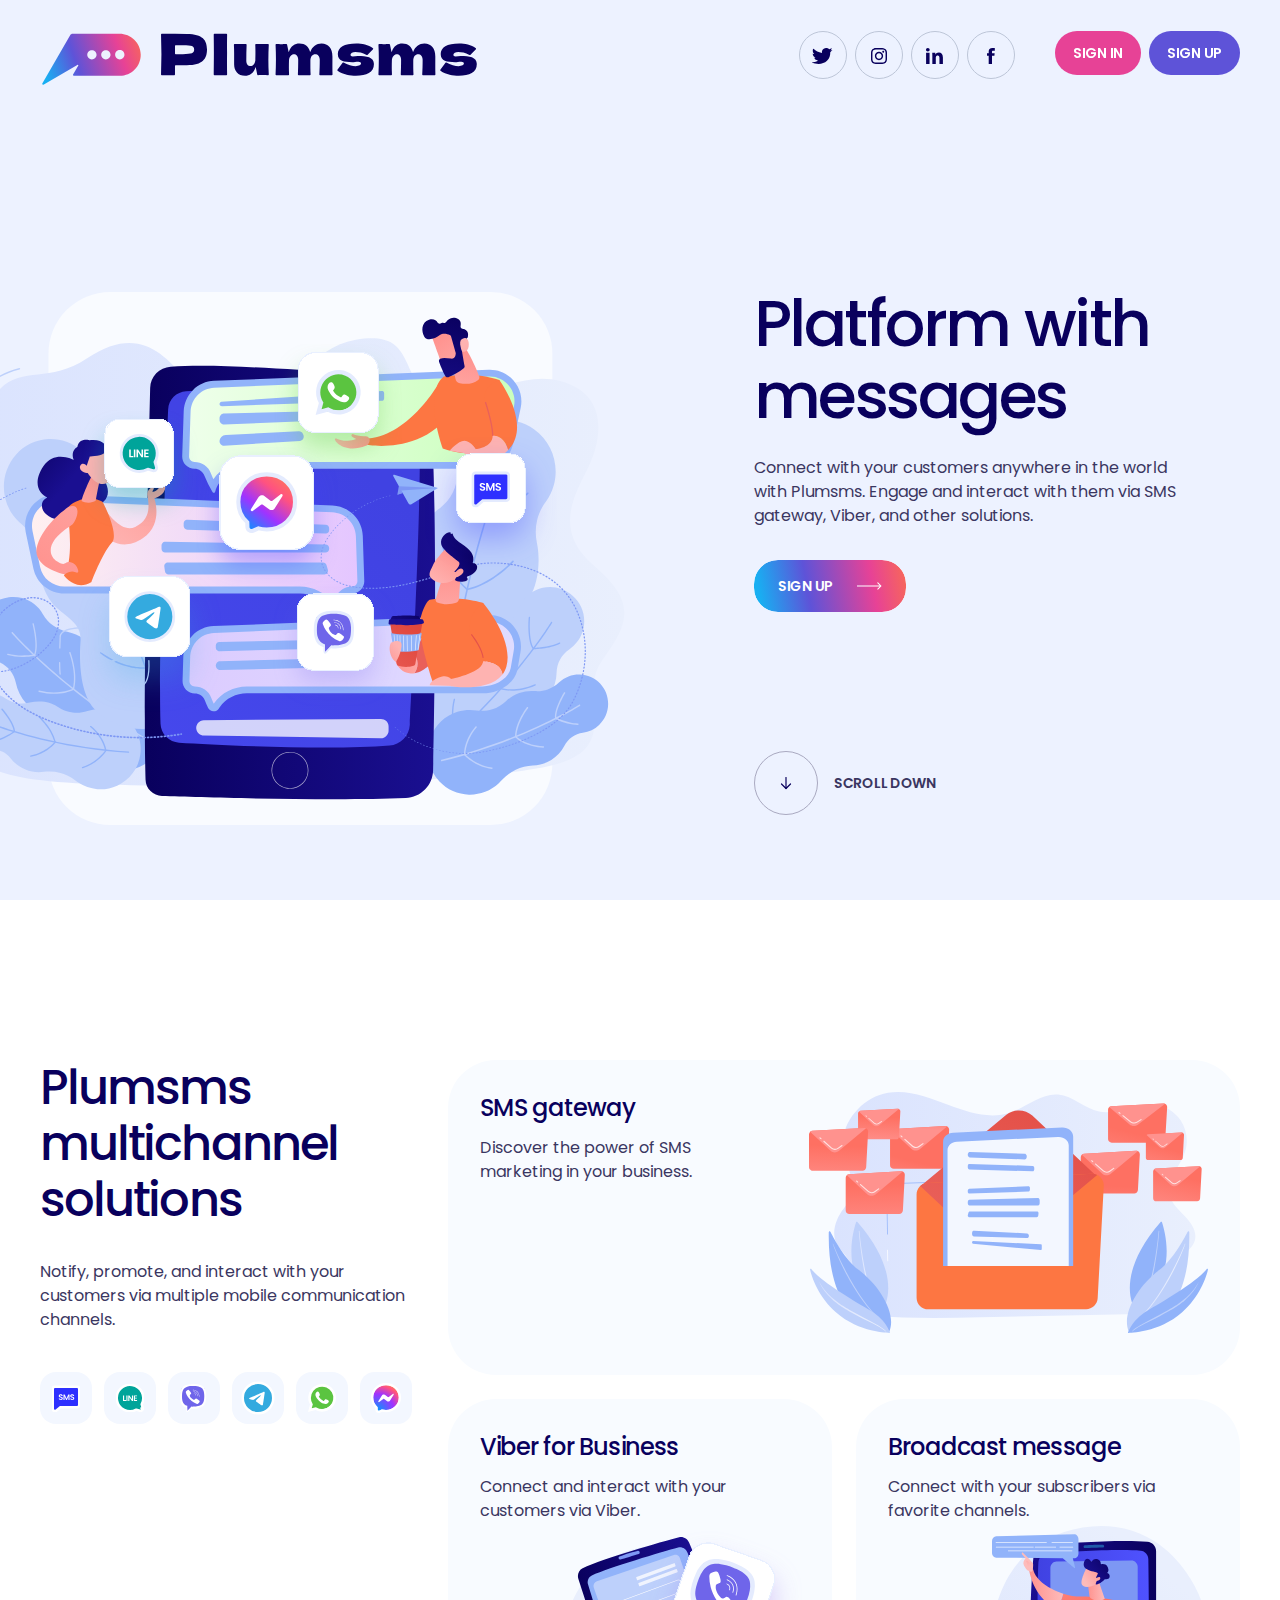
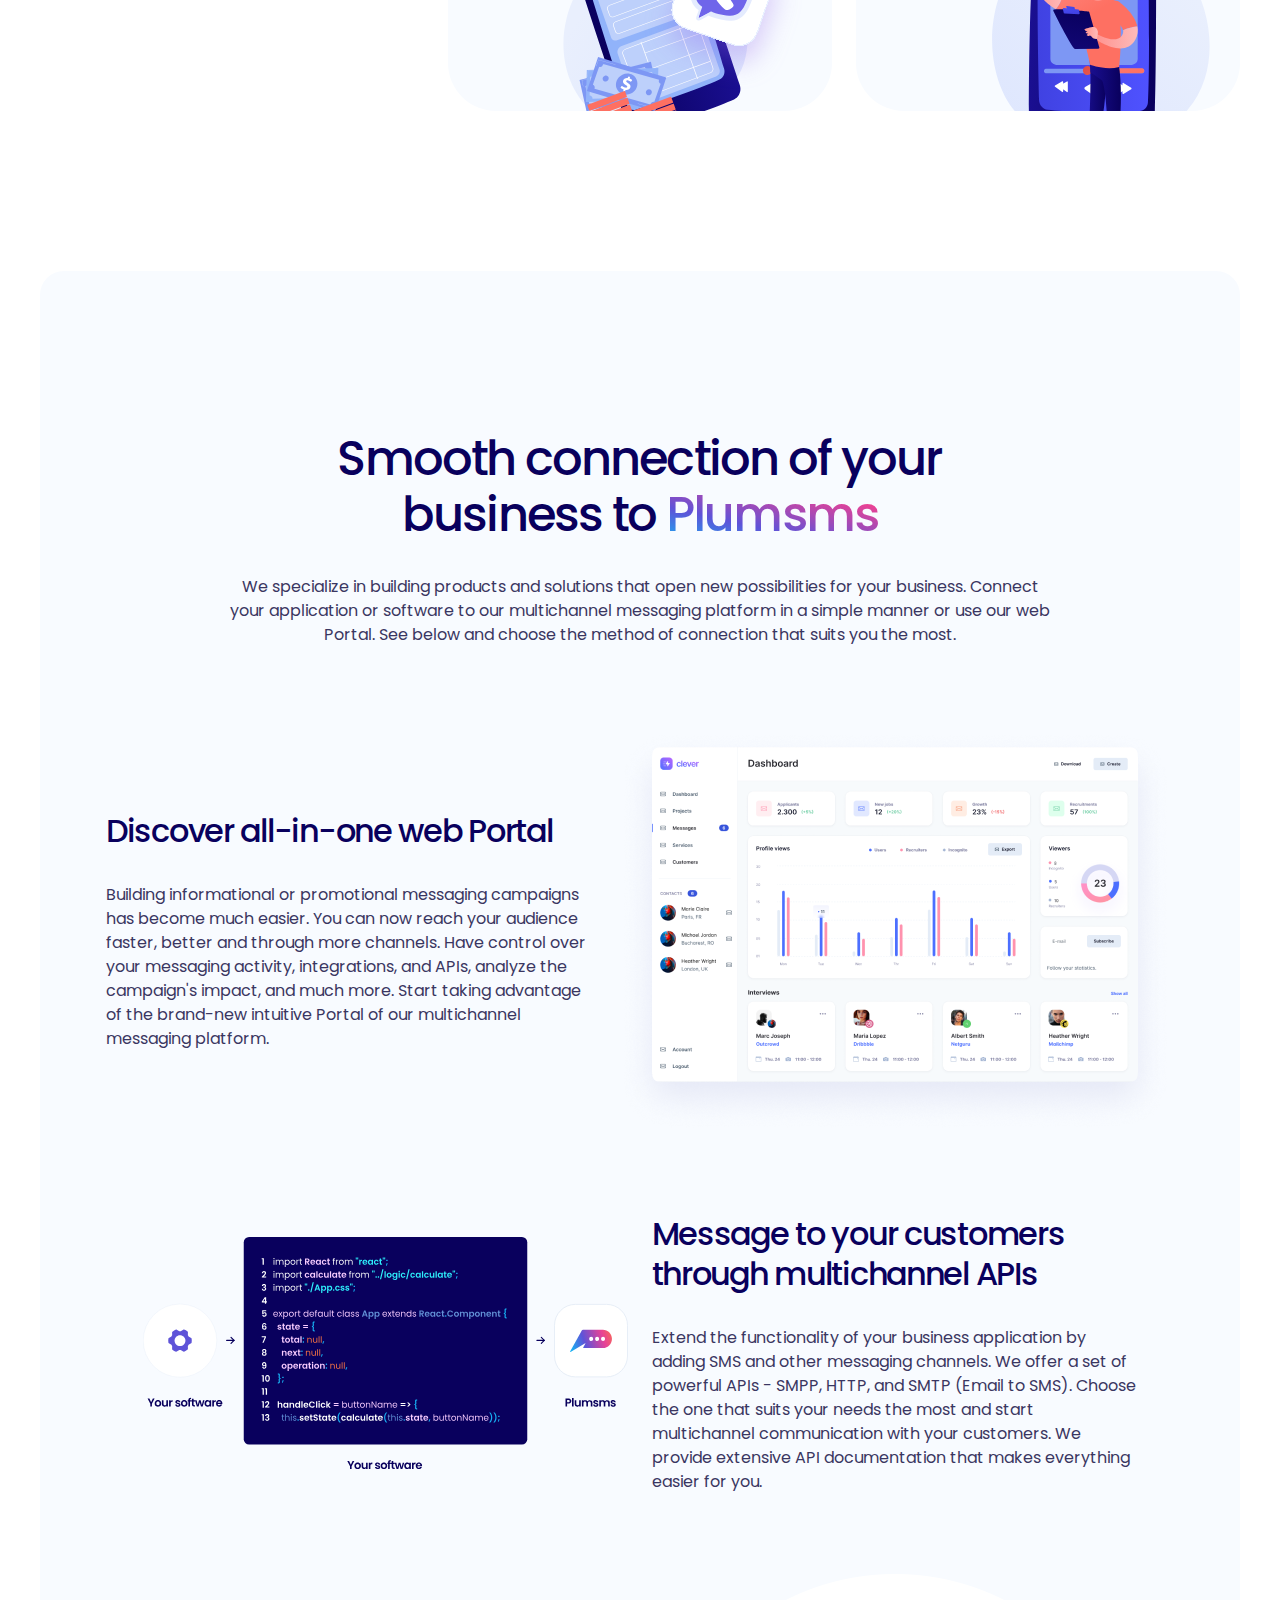
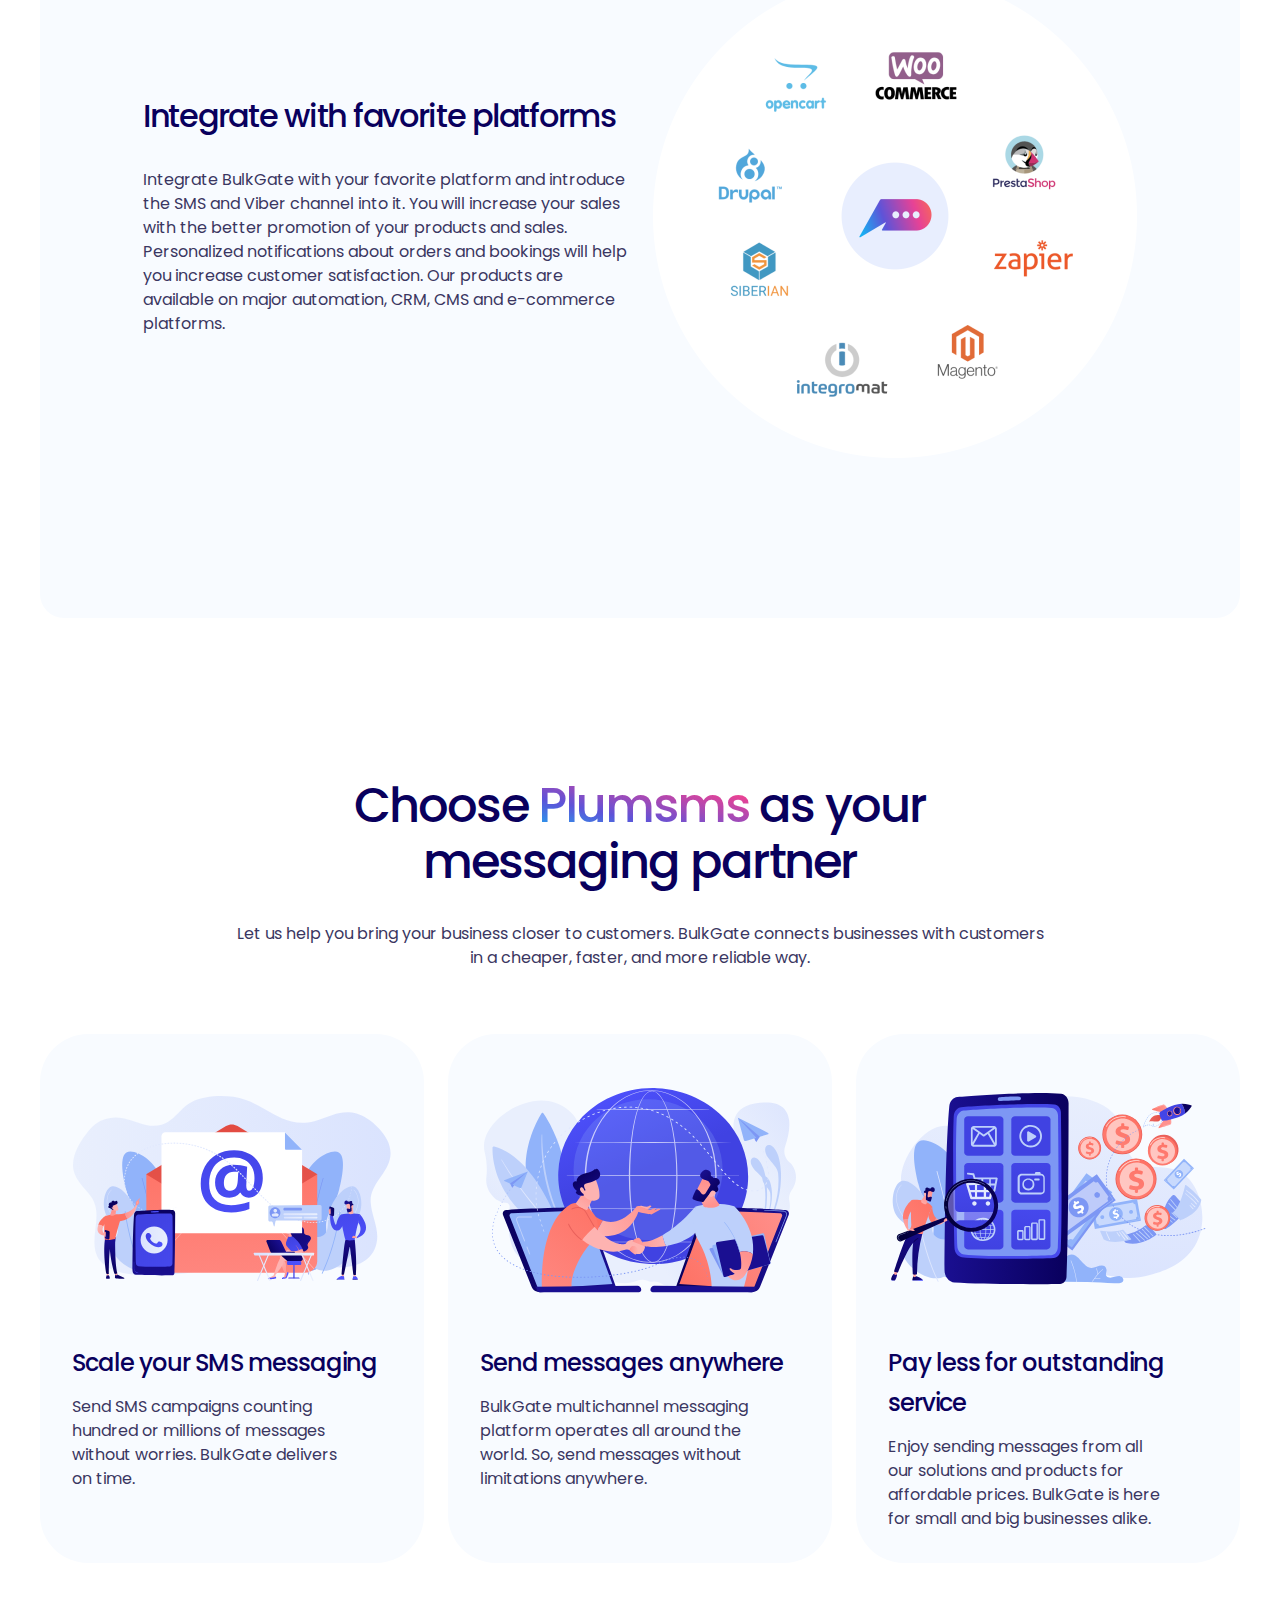
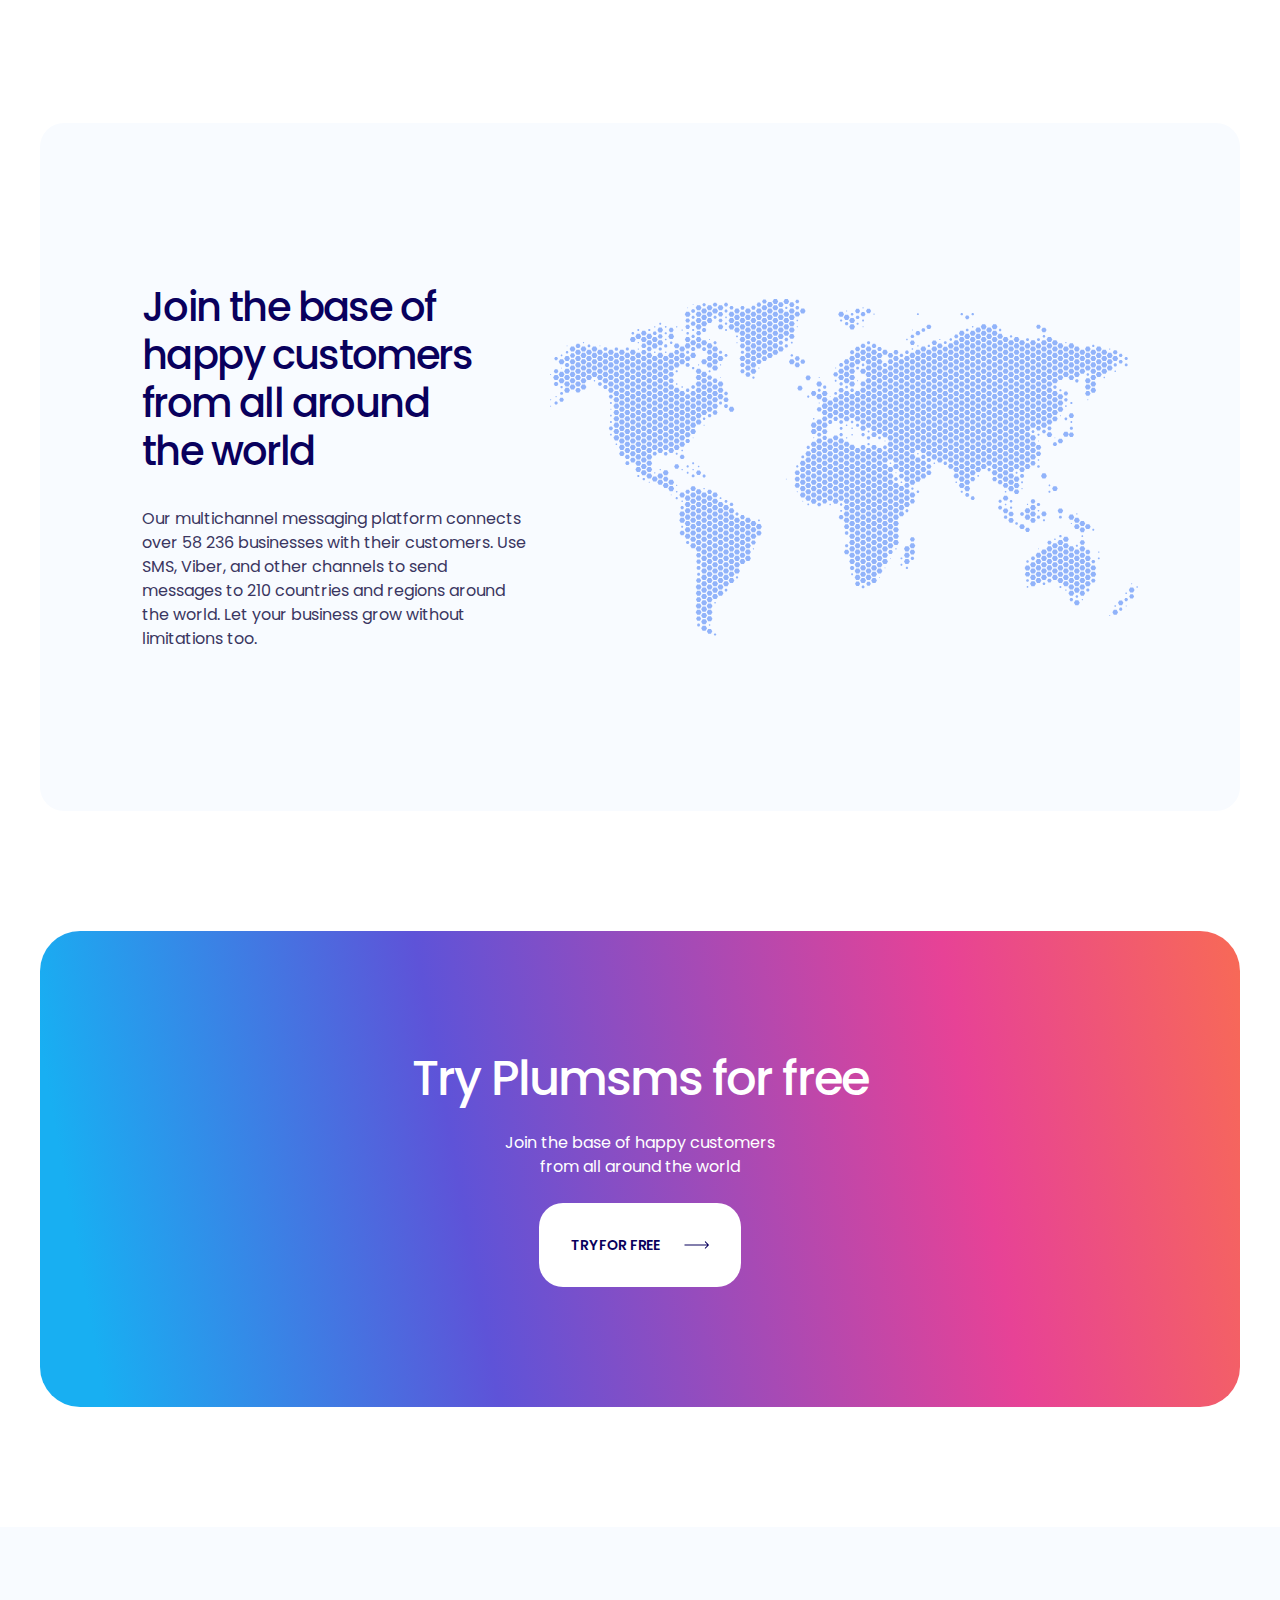
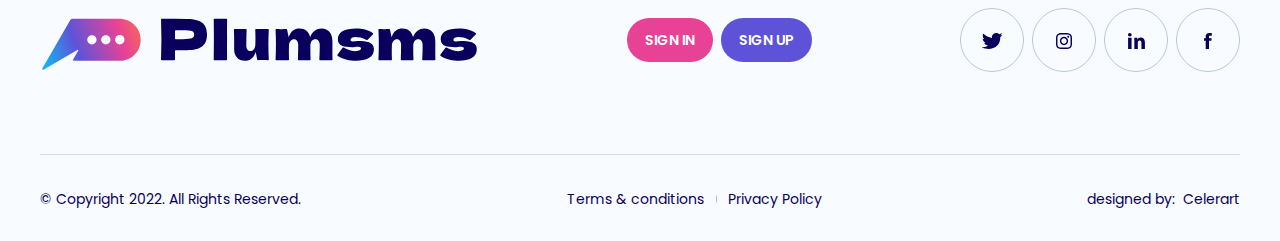
==== commit e04b79e6: "Updates" ====
--- a/index.html
+++ b/index.html
@@ -17,74 +17,76 @@
       <a class="logo header-logo" href="index.html">
         <img src="images/logo.svg" alt="Logo">
       </a>
-      <ul class="menu__social">
-        <li>
-          <a href="#">
-            <div class="menu__social-slime">
-              <div class="menu__social-block">
-                <img src="images/twitter.svg" alt="Twitter">
-              </div>
-              <div class="menu__social-block">
-                <img src="images/twitter.svg" alt="Twitter">
-              </div>
-            </div>
-          </a>
-        </li>
-        <li>
-          <a href="#">
-            <div class="menu__social-slime">
-              <div class="menu__social-block">
-                <img src="images/instagram.svg" alt="Instagram">
-              </div>
-              <div class="menu__social-block">
-                <img src="images/instagram.svg" alt="Instagram">
-              </div>
-            </div>
-          </a>
-        </li>
-        <li>
-          <a href="#">
-            <div class="menu__social-slime">
-              <div class="menu__social-block">
-                <img src="images/linkedin.svg" alt="LinkedIn">
-              </div>
-              <div class="menu__social-block">
-                <img src="images/linkedin.svg" alt="LinkedIn">
-              </div>
-            </div>
-          </a>
-        </li>
-        <li>
-          <a href="#">
-            <div class="menu__social-slime">
-              <div class="menu__social-block">
-                <img src="images/facebook.svg" alt="Facebook">
-              </div>
-              <div class="menu__social-block">
-                <img src="images/facebook.svg" alt="Facebook">
-              </div>
-            </div>
-          </a>
-        </li>
-      </ul>
-      <ul class="menu__control">
-        <li>
-          <a class="rv-button rv-button__red" href="#">
-            <div class="rv-button__slime">
-              <span>Sign In</span>
-              <span>Sign In</span>
-            </div>
-          </a>
-        </li>
-        <li>
-          <a class="rv-button rv-button__blue" href="#">
-            <div class="rv-button__slime">
-              <span>Sign Up</span>
-              <span>Sign Up</span>
-            </div>
-          </a>
-        </li>
-      </ul>
+      <div class="menu__mobile">
+        <ul class="menu__social">
+          <li>
+            <a href="#">
+              <div class="menu__social-slime">
+                <div class="menu__social-block">
+                  <img src="images/twitter.svg" alt="Twitter">
+                </div>
+                <div class="menu__social-block">
+                  <img src="images/twitter.svg" alt="Twitter">
+                </div>
+              </div>
+            </a>
+          </li>
+          <li>
+            <a href="#">
+              <div class="menu__social-slime">
+                <div class="menu__social-block">
+                  <img src="images/instagram.svg" alt="Instagram">
+                </div>
+                <div class="menu__social-block">
+                  <img src="images/instagram.svg" alt="Instagram">
+                </div>
+              </div>
+            </a>
+          </li>
+          <li>
+            <a href="#">
+              <div class="menu__social-slime">
+                <div class="menu__social-block">
+                  <img src="images/linkedin.svg" alt="LinkedIn">
+                </div>
+                <div class="menu__social-block">
+                  <img src="images/linkedin.svg" alt="LinkedIn">
+                </div>
+              </div>
+            </a>
+          </li>
+          <li>
+            <a href="#">
+              <div class="menu__social-slime">
+                <div class="menu__social-block">
+                  <img src="images/facebook.svg" alt="Facebook">
+                </div>
+                <div class="menu__social-block">
+                  <img src="images/facebook.svg" alt="Facebook">
+                </div>
+              </div>
+            </a>
+          </li>
+        </ul>
+        <ul class="menu__control">
+          <li>
+            <a class="rv-button rv-button__red" href="#">
+              <div class="rv-button__slime">
+                <span>Sign In</span>
+                <span>Sign In</span>
+              </div>
+            </a>
+          </li>
+          <li>
+            <a class="rv-button rv-button__blue" href="#">
+              <div class="rv-button__slime">
+                <span>Sign Up</span>
+                <span>Sign Up</span>
+              </div>
+            </a>
+          </li>
+        </ul>
+      </div>
       <button class="burger">
         <img src="images/burger.svg" alt="Burger">
       </button>
--- a/css/style.min.css
+++ b/css/style.min.css
@@ -1,3 +1,3 @@
-@import url("https://fonts.googleapis.com/css2?family=Poppins:wght@400;500;600&display=swap");.header{position:fixed;left:0;right:0;top:22px;z-index:30;-webkit-transition:all 0.4s;-o-transition:all 0.4s;transition:all 0.4s}.header .menu{display:-webkit-box;display:-ms-flexbox;display:flex;-webkit-box-align:center;-ms-flex-align:center;align-items:center;-webkit-box-pack:justify;-ms-flex-pack:justify;justify-content:space-between}@media only screen and (max-width: 830px){.header .menu__social{display:none}}@media only screen and (max-width: 830px){.header .menu__control{display:none}}@media only screen and (max-width: 830px){.header{top:16px}}.burger{display:none;padding:0;border:none;background-color:transparent}@media only screen and (max-width: 830px){.burger{display:block}}@media only screen and (max-width: 1180px){.header-logo{max-width:350px}}@media only screen and (max-width: 999px){.header-logo{max-width:300px}}@media only screen and (max-width: 520px){.header-logo{max-width:225px}}.header--active{top:0;padding:10px 0;background-color:rgba(248,251,255,0.9)}.menu__control{display:-webkit-box;display:-ms-flexbox;display:flex}.menu__social{display:-webkit-box;display:-ms-flexbox;display:flex;margin-right:40px;margin-left:auto}.menu__social li a{display:-webkit-box;display:-ms-flexbox;display:flex;-webkit-box-align:center;-ms-flex-align:center;align-items:center;-webkit-box-pack:center;-ms-flex-pack:center;justify-content:center;width:48px;height:48px;overflow:hidden;border:1px solid #bcc5d7;border-radius:50%}.menu__social li a .menu__social-slime{margin-top:auto;height:96px;-webkit-transform:translateY(0);-ms-transform:translateY(0);transform:translateY(0);-webkit-transition:all 0.4s;-o-transition:all 0.4s;transition:all 0.4s}.menu__social li a .menu__social-block{display:-webkit-box;display:-ms-flexbox;display:flex;-webkit-box-align:center;-ms-flex-align:center;align-items:center;-webkit-box-pack:center;-ms-flex-pack:center;justify-content:center;width:48px;height:48px;background-color:#edf2ff}.menu__social li a:hover .menu__social-slime{-webkit-transform:translateY(-50%);-ms-transform:translateY(-50%);transform:translateY(-50%)}.menu__social li+li{margin-left:8px}.footer{padding-top:80px;background-color:#f8fbff}@media only screen and (max-width: 1180px){.footer .footer-logo{max-width:350px}}@media only screen and (max-width: 999px){.footer .footer-logo{max-width:300px}}@media only screen and (max-width: 890px){.footer .footer-logo{max-width:200px}}@media only screen and (max-width: 820px){.footer .footer-logo{margin-bottom:39px;max-width:100%}}@media only screen and (max-width: 820px){.footer .menu__control{margin-bottom:41px}}.footer .menu__social-block{background-color:transparent !important}.footer__main{display:-webkit-box;display:-ms-flexbox;display:flex;-webkit-box-align:center;-ms-flex-align:center;align-items:center;-webkit-box-pack:justify;-ms-flex-pack:justify;justify-content:space-between;padding-bottom:82px;border-bottom:1px solid rgba(9,0,93,0.12)}@media only screen and (max-width: 999px){.footer__main{padding-bottom:50px}}@media only screen and (max-width: 820px){.footer__main{-webkit-box-orient:vertical;-webkit-box-direction:normal;-ms-flex-direction:column;flex-direction:column;padding-bottom:31px}}.footer__social{margin-right:0;margin-left:0}.footer__social .menu__social-slime{height:128px !important}.footer__social .menu__social-block{width:64px !important;height:64px !important}.footer__social li a{width:64px;height:64px}.footer__copy{display:-webkit-box;display:-ms-flexbox;display:flex;-webkit-box-align:center;-ms-flex-align:center;align-items:center;-webkit-box-pack:justify;-ms-flex-pack:justify;justify-content:space-between;padding:34px 0 32px}.footer__copy p{font-size:14px;line-height:20px;color:#09005d}@media only screen and (max-width: 820px){.footer__copy p{margin-bottom:24px}}.footer__copy a{display:block;font-size:14px;line-height:20px;text-decoration:none;color:#09005d}.footer__copy a span{width:calc(100%);font-size:14px;line-height:20px;color:#09005d;background-image:-o-linear-gradient(transparent calc(100% - 1px), #5e53d8 1px);background-image:linear-gradient(transparent calc(100% - 1px), #5e53d8 1px);background-size:0 93%;background-repeat:no-repeat;-webkit-transition:all 0.4s;-o-transition:all 0.4s;transition:all 0.4s}.footer__copy a:hover span{color:#5e53d8;background-size:100% 93%}.footer__copy ul{display:-webkit-box;display:-ms-flexbox;display:flex}.footer__copy ul li+li{position:relative;margin-left:24px}.footer__copy ul li+li::after{content:"";position:absolute;left:-12px;top:50%;width:1px;height:7px;background-color:rgba(9,0,93,0.25);-webkit-transform:translateY(-50%);-ms-transform:translateY(-50%);transform:translateY(-50%)}@media only screen and (max-width: 820px){.footer__copy ul{margin-bottom:24px}}@media only screen and (max-width: 820px){.footer__copy{-webkit-box-orient:vertical;-webkit-box-direction:normal;-ms-flex-direction:column;flex-direction:column}}.footer__copy-designed{display:-webkit-box;display:-ms-flexbox;display:flex}.footer__copy-designed p{margin:0 !important}.footer__copy-designed a{margin-left:8px;font-size:14px;line-height:20px;color:#09005d}@media only screen and (max-width: 999px){.footer{padding-top:68px}}@media only screen and (max-width: 750px){.footer{padding-top:56px}}html{-webkit-box-sizing:border-box;box-sizing:border-box}*,*::after,*::before{-webkit-box-sizing:inherit;box-sizing:inherit}ul,ol{padding:0}body,h1,h2,h3,h4,h5,h6,p,ul,ol,li,figure,figcaption,blockquote,dl,dd{margin:0}ul{list-style:none}img{display:block;max-width:100%}a{display:block;text-decoration:none;color:inherit}input,button,textarea,select{font:inherit}body{position:relative;overflow-y:scroll;font-family:"Poppins", sans-serif;font-weight:400;font-size:16px;line-height:24px;color:#3a3661;background-color:#fff;cursor:default}.container{margin:0 auto;padding:0 20px;max-width:1240px}h2{font-weight:500;font-size:48px;line-height:56px;letter-spacing:-0.04em;color:#09005d}h2 span{-webkit-text-fill-color:transparent;text-fill-color:transparent;background-image:-o-linear-gradient(77.27deg, #18aff2 5.08%, #5e53d8 35.73%, #e74296 76.59%, #fd7642 107.24%);background-image:linear-gradient(12.73deg, #18aff2 5.08%, #5e53d8 35.73%, #e74296 76.59%, #fd7642 107.24%);-webkit-background-clip:text;background-clip:text}@media only screen and (max-width: 999px){h2{font-size:40px;line-height:48px}}@media only screen and (max-width: 750px){h2{font-size:32px;line-height:40px}}.rv-button{position:relative;display:-webkit-box;display:-ms-flexbox;display:flex;-webkit-box-align:center;-ms-flex-align:center;align-items:center;-webkit-box-pack:center;-ms-flex-pack:center;justify-content:center;margin:0;padding:0 32px;width:-webkit-fit-content;width:-moz-fit-content;width:fit-content;height:84px;overflow:hidden;border:none;border-radius:24px;background-color:#fff;cursor:pointer}.rv-button__try{background-color:#fff;-webkit-transition:all 0.4s;-o-transition:all 0.4s;transition:all 0.4s}.rv-button__try .rv-button__slime-wrapper{margin-top:auto;height:168px;-webkit-transform:translateY(0);-ms-transform:translateY(0);transform:translateY(0);-webkit-transition:all 0.4s;-o-transition:all 0.4s;transition:all 0.4s}.rv-button__try .rv-button__slime{display:-webkit-box;display:-ms-flexbox;display:flex;-webkit-box-align:center;-ms-flex-align:center;align-items:center;-webkit-box-pack:center;-ms-flex-pack:center;justify-content:center;height:84px}.rv-button__try:hover{background-color:#f8fbff}.rv-button__try:hover .rv-button__slime-wrapper{-webkit-transform:translateY(-50%);-ms-transform:translateY(-50%);transform:translateY(-50%)}.rv-button__hero{position:relative;z-index:2;padding:0 24px;height:52px;min-height:52px;-webkit-transition:all 0.4s;-o-transition:all 0.4s;transition:all 0.4s}.rv-button__hero::after,.rv-button__hero::before{content:"";position:absolute;left:0;top:0;z-index:-1;width:100%;height:52px;border-radius:24px;background-image:-o-linear-gradient(10.27deg, #18aff2 5.08%, #5e53d8 35.73%, #e74296 76.59%, #fd7642 107.24%);background-image:linear-gradient(79.73deg, #18aff2 5.08%, #5e53d8 35.73%, #e74296 76.59%, #fd7642 107.24%);-webkit-transition:all 0.4s;-o-transition:all 0.4s;transition:all 0.4s}.rv-button__hero::before{opacity:0;background-image:-o-linear-gradient(10.27deg, #18f2f2 5.08%, #8176ff 39.13%, #ff6db8 73.19%, #ff946a 107.24%);background-image:linear-gradient(79.73deg, #18f2f2 5.08%, #8176ff 39.13%, #ff6db8 73.19%, #ff946a 107.24%)}.rv-button__hero span{color:#fff !important}.rv-button__hero .rv-button__slime-wrapper{margin-top:auto;height:104px;-webkit-transform:translateY(0);-ms-transform:translateY(0);transform:translateY(0);-webkit-transition:all 0.4s;-o-transition:all 0.4s;transition:all 0.4s}.rv-button__hero .rv-button__slime{display:-webkit-box;display:-ms-flexbox;display:flex;-webkit-box-align:center;-ms-flex-align:center;align-items:center;-webkit-box-pack:center;-ms-flex-pack:center;justify-content:center;height:52px}.rv-button__hero:hover::before{opacity:1}.rv-button__hero:hover::after{opacity:0}.rv-button__hero:hover .rv-button__slime-wrapper{-webkit-transform:translateY(-50%);-ms-transform:translateY(-50%);transform:translateY(-50%)}.rv-button img{display:block}.rv-button span{display:block;margin-right:24px;font-weight:600;font-size:14px;line-height:20px;letter-spacing:-0.02em;text-transform:uppercase;color:#09005d}.rv-button__blue{margin-left:8px !important;background-color:#5e53d8 !important}.rv-button__blue:hover{background-color:#4a41af !important}.rv-button__red,.rv-button__blue{padding:0 18px;height:44px;border-radius:40px;background-color:#e74296;-webkit-transition:all 0.4s;-o-transition:all 0.4s;transition:all 0.4s}.rv-button__red .rv-button__slime,.rv-button__blue .rv-button__slime{margin-top:auto;height:88px;-webkit-transform:translateY(0);-ms-transform:translateY(0);transform:translateY(0);-webkit-transition:all 0.4s;-o-transition:all 0.4s;transition:all 0.4s}.rv-button__red span,.rv-button__blue span{display:-webkit-box;display:-ms-flexbox;display:flex;-webkit-box-align:center;-ms-flex-align:center;align-items:center;-webkit-box-pack:center;-ms-flex-pack:center;justify-content:center;margin:0;height:44px;color:#fff !important}.rv-button__red:hover,.rv-button__blue:hover{background-color:#c52f7b}.rv-button__red:hover .rv-button__slime,.rv-button__blue:hover .rv-button__slime{-webkit-transform:translateY(-50%);-ms-transform:translateY(-50%);transform:translateY(-50%)}.rv-wrap{z-index:-1;display:none}.rv-wrap img{margin:0 auto;width:80%}@media only screen and (max-width: 520px){.rv-wrap img{width:100%}}@media only screen and (max-width: 750px){.rv-wrap{display:block}}.hero{position:relative;z-index:2;background-color:#edf2ff}.hero::before{content:"";position:absolute;left:-5%;top:12%;z-index:-1;width:55%;height:100%;background-image:url("../images/hero.svg");background-position:center center;background-size:contain;background-repeat:no-repeat}@media only screen and (max-width: 750px){.hero::before{display:none}}.hero__scroll{position:absolute;left:0;bottom:85px;display:-webkit-box;display:-ms-flexbox;display:flex;-webkit-box-align:center;-ms-flex-align:center;align-items:center;padding-left:80px;height:64px;overflow:hidden}.hero__scroll::after{content:"";position:absolute;left:0;top:0;width:64px;height:64px;border:1px solid #a9a9c0;border-radius:50%;background-color:transparent}.hero__scroll .hero__scroll-box{display:-webkit-box;display:-ms-flexbox;display:flex;-webkit-box-align:center;-ms-flex-align:center;align-items:center;-webkit-box-pack:center;-ms-flex-pack:center;justify-content:center;margin-right:40px;margin-left:-56px}.hero__scroll .hero__scroll-wrapper{margin-top:auto;height:128px;-webkit-transform:translateY(0);-ms-transform:translateY(0);transform:translateY(0);-webkit-transition:all 0.4s;-o-transition:all 0.4s;transition:all 0.4s}.hero__scroll .hero__scroll-slime{display:-webkit-box;display:-ms-flexbox;display:flex;-webkit-box-align:center;-ms-flex-align:center;align-items:center;height:64px}@media only screen and (max-width: 750px){.hero__scroll .hero__scroll-slime span{font-weight:500;letter-spacing:0}}.hero__scroll span{display:block;font-weight:600;font-size:14px;line-height:20px;letter-spacing:-0.02em;text-transform:uppercase;color:#3a3661}.hero__scroll:hover .hero__scroll-wrapper{-webkit-transform:translateY(-50%);-ms-transform:translateY(-50%);transform:translateY(-50%)}@media only screen and (max-width: 750px){.hero__scroll{bottom:35px}}.hero__wrapper{display:-webkit-box;display:-ms-flexbox;display:flex;-webkit-box-align:center;-ms-flex-align:center;align-items:center;-webkit-box-pack:end;-ms-flex-pack:end;justify-content:flex-end;min-height:100vh}.hero__content{position:relative;display:-webkit-box;display:-ms-flexbox;display:flex;-webkit-box-orient:vertical;-webkit-box-direction:normal;-ms-flex-direction:column;flex-direction:column;-webkit-box-pack:center;-ms-flex-pack:center;justify-content:center;width:100%;height:100vh;max-width:486px}.hero__content h1{margin-bottom:24px;max-width:486px;font-weight:500;font-size:64px;line-height:72px;letter-spacing:-0.04em;color:#09005d}@media only screen and (max-width: 999px){.hero__content h1{font-size:54px;line-height:62px}}@media only screen and (max-width: 750px){.hero__content h1{margin-bottom:16px;max-width:100%;font-size:40px;line-height:48px}}.hero__content p{margin-bottom:32px;max-width:431px}@media only screen and (max-width: 750px){.hero__content p{margin-bottom:16px;max-width:100%}}@media only screen and (max-width: 999px){.hero__content{max-width:400px}}@media only screen and (max-width: 840px){.hero__content{max-width:350px}}@media only screen and (max-width: 750px){.hero__content{-webkit-box-pack:start;-ms-flex-pack:start;justify-content:flex-start;padding-top:90px;max-width:100%}}.partner{margin:160px 0}.partner h2{margin:0 auto 32px;max-width:622px;text-align:center}@media only screen and (max-width: 1180px){.partner h2{margin:0 auto 28px}}@media only screen and (max-width: 999px){.partner h2{margin:0 auto 24px}}.partner p{margin:0 auto 64px;max-width:821px;text-align:center}@media only screen and (max-width: 1180px){.partner p{margin:0 auto 50px}}@media only screen and (max-width: 999px){.partner p{margin:0 auto 40px}}.partner ul{display:-ms-grid;display:grid;grid-gap:0 24px;-ms-grid-columns:1fr 1fr 1fr;grid-template-columns:1fr 1fr 1fr}.partner ul li{padding:32px;border-radius:48px;background-color:#f8fbff}.partner ul li img{margin-bottom:32px;width:100%;-o-object-fit:contain;object-fit:contain}@media only screen and (max-width: 999px){.partner ul li img{margin-bottom:24px}}@media only screen and (max-width: 900px){.partner ul li img{margin:0 auto 24px;max-width:400px}}.partner ul li h4{margin-bottom:12px;font-weight:500;font-size:24px;line-height:40px;letter-spacing:-0.04em;color:#09005d}@media only screen and (max-width: 1180px){.partner ul li h4{font-size:20px;line-height:28px}}@media only screen and (max-width: 999px){.partner ul li h4{font-size:18px;line-height:26px}}.partner ul li p{margin:0;max-width:279px;text-align:left}@media only screen and (max-width: 900px){.partner ul li p{max-width:100%}}@media only screen and (max-width: 1180px){.partner ul li{padding:24px}}@media only screen and (max-width: 900px){.partner ul{grid-gap:24px 0;-ms-grid-columns:1fr;grid-template-columns:1fr}}@media only screen and (max-width: 1180px){.partner{margin:120px 0}}@media only screen and (max-width: 999px){.partner{margin:90px 0}}@media only screen and (max-width: 750px){.partner{margin:64px 0}}.base{margin:160px 0 120px}.base__wrapper{display:-webkit-box;display:-ms-flexbox;display:flex;-webkit-box-align:center;-ms-flex-align:center;align-items:center;-webkit-box-pack:center;-ms-flex-pack:center;justify-content:center;padding:160px 20px;border-radius:24px;background-color:#f8fbff}@media only screen and (max-width: 1180px){.base__wrapper{padding:120px 20px}}@media only screen and (max-width: 999px){.base__wrapper{padding:90px 20px}}@media only screen and (max-width: 800px){.base__wrapper{-webkit-box-orient:vertical;-webkit-box-direction:normal;-ms-flex-direction:column;flex-direction:column}}@media only screen and (max-width: 750px){.base__wrapper{padding:64px 20px}}.base__content{margin-right:24px;max-width:384px}@media only screen and (max-width: 850px){.base__content{margin-right:15px;max-width:340px}}@media only screen and (max-width: 800px){.base__content{margin-right:0;margin-bottom:24px;max-width:100%}}.base h2{margin-bottom:32px;max-width:350px;font-size:40px;line-height:48px}@media only screen and (max-width: 999px){.base h2{margin-bottom:24px;max-width:100%;font-size:34px;line-height:42px}}@media only screen and (max-width: 750px){.base h2{margin-bottom:16px;font-size:28px;line-height:36px}}@media only screen and (max-width: 1180px){.base{margin:120px 0}}@media only screen and (max-width: 999px){.base{margin:90px 0}}@media only screen and (max-width: 750px){.base{margin:64px 0}}.try{margin:120px 0}.try__wrapper{display:-webkit-box;display:-ms-flexbox;display:flex;-webkit-box-orient:vertical;-webkit-box-direction:normal;-ms-flex-direction:column;flex-direction:column;-webkit-box-align:center;-ms-flex-align:center;align-items:center;-webkit-box-pack:center;-ms-flex-pack:center;justify-content:center;padding:120px 0;border-radius:40px;background-image:-o-linear-gradient(10.27deg, #18aff2 5.08%, #5e53d8 35.73%, #e74296 76.59%, #fd7642 107.24%);background-image:linear-gradient(79.73deg, #18aff2 5.08%, #5e53d8 35.73%, #e74296 76.59%, #fd7642 107.24%)}@media only screen and (max-width: 999px){.try__wrapper{padding:96px 20px}}.try h2{margin-bottom:24px;text-align:center;color:#fff}@media only screen and (max-width: 750px){.try h2{margin-bottom:16px}}.try p{margin-bottom:24px;max-width:296px;text-align:center;color:#fff}@media only screen and (max-width: 750px){.try p{margin-bottom:16px}}@media only screen and (max-width: 999px){.try{margin:90px 0}}@media only screen and (max-width: 750px){.try{margin:64px 0}}.solutions{margin:0 0 160px;padding-top:160px}.solutions__wrapper{display:-webkit-box;display:-ms-flexbox;display:flex;-webkit-box-pack:justify;-ms-flex-pack:justify;justify-content:space-between}@media only screen and (max-width: 999px){.solutions__wrapper{-webkit-box-orient:vertical;-webkit-box-direction:normal;-ms-flex-direction:column;flex-direction:column}}.solutions__info{margin-right:36px;width:100%;max-width:372px}.solutions__info h2{margin-bottom:32px}@media only screen and (max-width: 1180px){.solutions__info h2{margin-bottom:28px}}@media only screen and (max-width: 999px){.solutions__info h2{margin-bottom:24px}}.solutions__info ul{display:-webkit-box;display:-ms-flexbox;display:flex;margin-top:40px;height:-webkit-fit-content;height:-moz-fit-content;height:fit-content}.solutions__info ul li{margin-bottom:12px}.solutions__info ul li:not(:last-child){margin-right:12px}@media only screen and (max-width: 750px){.solutions__info ul li:not(:last-child){margin-right:8px}}@media only screen and (max-width: 520px){.solutions__info ul li:not(:last-child){margin-right:4px}}.solutions__info ul li a{display:block;width:52px;height:52px}.solutions__info ul li a svg rect{-webkit-transition:all 0.4s;-o-transition:all 0.4s;transition:all 0.4s}.solutions__info ul li:nth-child(1) a:hover svg rect{fill:#2e30ff}.solutions__info ul li:nth-child(2) a:hover svg rect{fill:#00a49a}.solutions__info ul li:nth-child(3) a:hover svg rect{fill:#6f65ea}.solutions__info ul li:nth-child(4) a:hover svg rect{fill:#34aadf}.solutions__info ul li:nth-child(5) a:hover svg rect{fill:#5bc440}.solutions__info ul li:nth-child(6) a:hover svg rect{fill:#a033ff}@media only screen and (max-width: 1180px){.solutions__info ul{-ms-flex-wrap:wrap;flex-wrap:wrap}}@media only screen and (max-width: 999px){.solutions__info ul{margin-top:24px;margin-bottom:28px}}@media only screen and (max-width: 1180px){.solutions__info{margin-right:28px;max-width:300px}}@media only screen and (max-width: 999px){.solutions__info{margin-right:0;max-width:100%}}.solutions__inner{width:100%}.solutions__inner h4{margin-bottom:12px;font-weight:500;font-size:24px;line-height:32px;letter-spacing:-0.04em;color:#09005d}.solutions__big{display:-webkit-box;display:-ms-flexbox;display:flex;-webkit-box-pack:justify;-ms-flex-pack:justify;justify-content:space-between;margin-bottom:24px;padding:32px;width:100%;min-height:312px;border-radius:48px;background-color:#f8fbff}.solutions__big .solutions__big-img{display:-webkit-box;display:-ms-flexbox;display:flex;-webkit-box-align:center;-ms-flex-align:center;align-items:center;-webkit-box-pack:center;-ms-flex-pack:center;justify-content:center;min-height:165px}.solutions__big .solutions__big-img img{min-width:280px;min-height:165px}@media only screen and (max-width: 750px){.solutions__big .solutions__big-img img{min-width:220px}}@media only screen and (max-width: 750px){.solutions__big .solutions__big-img{margin-top:20px}}@media only screen and (max-width: 750px){.solutions__big{-webkit-box-orient:vertical;-webkit-box-direction:normal;-ms-flex-direction:column;flex-direction:column;min-height:335px}}.solutions__big-info{margin-right:20px;max-width:220px}.solutions__small-wrapper{display:-ms-grid;display:grid;grid-gap:0 24px;-ms-grid-columns:1fr 1fr;grid-template-columns:1fr 1fr}@media only screen and (max-width: 750px){.solutions__small-wrapper{grid-gap:24px 0;-ms-grid-columns:1fr;grid-template-columns:1fr}}.solutions__small{position:relative;z-index:2;padding:32px;min-height:312px;overflow:hidden;border-radius:48px;background-color:#f8fbff}.solutions__small img{position:absolute;right:30px;bottom:-48px;z-index:-1}@media only screen and (max-width: 1180px){.solutions__small img{right:0;bottom:-60px}}@media only screen and (max-width: 520px){.solutions__small img{right:-30px;bottom:-50px}}.solutions__small:last-child img{bottom:-66px}@media only screen and (max-width: 520px){.solutions__small:last-child img{bottom:-100px}}@media only screen and (max-width: 1180px){.solutions__small{min-height:380px}}@media only screen and (max-width: 999px){.solutions__small{min-height:335px}}@media only screen and (max-width: 1180px){.solutions{margin:0 0 120px;padding-top:120px}}@media only screen and (max-width: 999px){.solutions{margin:0 0 90px;padding-top:90px}}@media only screen and (max-width: 750px){.solutions{margin:0 0 64px}}.business{margin:160px 0}.business__wrapper{padding:160px 20px;border-radius:24px;background-color:#f8fbff}.business__wrapper h2{margin:0 auto 32px;max-width:696px;text-align:center}@media only screen and (max-width: 1180px){.business__wrapper{padding:120px 20px}}@media only screen and (max-width: 999px){.business__wrapper{padding:90px 20px}}@media only screen and (max-width: 750px){.business__wrapper{padding:64px 20px}}.business__text{margin:0 auto 80px;max-width:821px;text-align:center}@media only screen and (max-width: 1180px){.business__text{margin:0 auto 65px}}@media only screen and (max-width: 999px){.business__text{margin:0 auto 56px}}@media only screen and (max-width: 860px){.business .second-box{-webkit-box-orient:vertical;-webkit-box-direction:reverse;-ms-flex-direction:column-reverse;flex-direction:column-reverse}}.business__box{display:-webkit-box;display:-ms-flexbox;display:flex;-webkit-box-align:center;-ms-flex-align:center;align-items:center;-webkit-box-pack:center;-ms-flex-pack:center;justify-content:center}.business__box h3{margin-bottom:32px;font-weight:500;font-size:32px;line-height:40px;letter-spacing:-0.04em;color:#09005d}@media only screen and (max-width: 999px){.business__box h3{margin-bottom:24px;font-size:24px;line-height:32px}}.business__box:not(:last-child){margin-bottom:80px}@media only screen and (max-width: 999px){.business__box:not(:last-child){margin-bottom:56px}}.business__box:last-child img{width:100%;max-width:484px}@media only screen and (max-width: 1180px){.business__box:last-child img{max-width:400px}}@media only screen and (max-width: 860px){.business__box{-webkit-box-orient:vertical;-webkit-box-direction:normal;-ms-flex-direction:column;flex-direction:column}}.business .box-second{margin-right:0 !important;margin-left:24px}@media only screen and (max-width: 860px){.business .box-second{margin-left:0}}.business__box-info{margin-right:24px;width:100%;max-width:486px}@media only screen and (max-width: 860px){.business__box-info p{margin-bottom:24px}}@media only screen and (max-width: 1180px){.business__box-info{max-width:420px}}@media only screen and (max-width: 999px){.business__box-info{max-width:350px}}@media only screen and (max-width: 860px){.business__box-info{margin-right:0;max-width:100%}}@media only screen and (max-width: 1180px){.business{margin:120px 0}}@media only screen and (max-width: 999px){.business{margin:90px 0}}@media only screen and (max-width: 750px){.business{margin:64px 0}}.intro{display:-webkit-box;display:-ms-flexbox;display:flex;-webkit-box-align:center;-ms-flex-align:center;align-items:center;-webkit-box-pack:center;-ms-flex-pack:center;justify-content:center;padding:0 20px;width:100%;height:100vh;max-width:100%;max-height:100vh}.intro h1{margin-right:41px;min-width:-webkit-fit-content;min-width:-moz-fit-content;min-width:fit-content;font-weight:500;font-size:72px;line-height:72px;letter-spacing:-0.04em;color:#09005d}.intro img{max-width:100%;-o-object-fit:contain;object-fit:contain}.intro .logo{position:absolute;left:0;right:0;top:22px;margin:0 auto;padding:0 20px}.intro .logo img{margin:0 auto}.terms{padding:200px 0}.terms__title{margin-bottom:52px}@media only screen and (max-width: 999px){.terms__title{margin-bottom:42px}}@media only screen and (max-width: 750px){.terms__title{margin-bottom:32px}}.terms__wrapper{position:relative;display:-webkit-box;display:-ms-flexbox;display:flex;-webkit-box-pack:justify;-ms-flex-pack:justify;justify-content:space-between}@media only screen and (max-width: 750px){.terms__wrapper{-webkit-box-orient:vertical;-webkit-box-direction:normal;-ms-flex-direction:column;flex-direction:column}}.terms__nav{position:-webkit-sticky;position:sticky;top:10px;padding-top:20px;height:-webkit-fit-content;height:-moz-fit-content;height:fit-content}.terms__nav p{margin-bottom:12px;font-size:14px;line-height:22px}@media only screen and (max-width: 750px){.terms__nav p{color:#bcc5d7}}.terms__nav ul li a{font-weight:600;font-size:16px;line-height:24px;color:#09005d}.terms__nav ul li+li{margin-top:16px}@media only screen and (max-width: 750px){.terms__nav ul li+li{margin-top:24px}}@media only screen and (max-width: 750px){.terms__nav{position:relative;top:0;margin-bottom:30px}}.terms__main{width:100%;max-width:894px}.terms__main h2{margin-bottom:24px}.terms__main h2:first-of-type{padding-top:20px}.terms__main h2:not(:first-child){margin-top:56px;padding-top:56px;border-top:1px solid #bcc5d7}.terms__main h3{margin-top:56px;margin-bottom:24px;font-weight:500;font-size:32px;line-height:40px;letter-spacing:-0.04em;color:#09005d}.terms__main p:not(:last-child){margin-bottom:24px}@media only screen and (max-width: 1180px){.terms{padding:160px 0}}@media only screen and (max-width: 999px){.terms{padding:140px 0}}@media only screen and (max-width: 750px){.terms{padding:120px 0}}
+@import url("https://fonts.googleapis.com/css2?family=Poppins:wght@400;500;600&display=swap");.header{position:fixed;left:0;right:0;top:22px;z-index:30;-webkit-transition:all 0.4s;-o-transition:all 0.4s;transition:all 0.4s}.header .logo{z-index:30}.header .menu{display:-webkit-box;display:-ms-flexbox;display:flex;-webkit-box-align:center;-ms-flex-align:center;align-items:center;-webkit-box-pack:justify;-ms-flex-pack:justify;justify-content:space-between}@media only screen and (max-width: 830px){.header{top:0;padding:10px 0}}.menu__mobile{display:-webkit-box;display:-ms-flexbox;display:flex}@media only screen and (max-width: 830px){.menu__mobile{position:absolute;left:0;top:0;z-index:25;display:-webkit-box;display:-ms-flexbox;display:flex;-webkit-box-orient:vertical;-webkit-box-direction:normal;-ms-flex-direction:column;flex-direction:column;-webkit-box-align:center;-ms-flex-align:center;align-items:center;-webkit-box-pack:center;-ms-flex-pack:center;justify-content:center;width:100%;height:120vh;background-color:#edf2ff;-webkit-transform:translateX(200%);-ms-transform:translateX(200%);transform:translateX(200%);-webkit-transition:all 0.4s;-o-transition:all 0.4s;transition:all 0.4s}.menu__mobile .menu__social{margin-right:0;margin-bottom:32px}}.menu__mobile--active{-webkit-transform:translateY(0);-ms-transform:translateY(0);transform:translateY(0)}.burger{z-index:30;display:none;padding:0;border:none;background-color:transparent;cursor:pointer}@media only screen and (max-width: 830px){.burger{display:block}}@media only screen and (max-width: 1180px){.header-logo{max-width:350px}}@media only screen and (max-width: 999px){.header-logo{max-width:300px}}@media only screen and (max-width: 520px){.header-logo{max-width:225px}}.header--active{top:0;padding:10px 0;background-color:rgba(248,251,255,0.9)}.header--active .menu__social-block{background-color:#edf2ff !important}.menu__control{display:-webkit-box;display:-ms-flexbox;display:flex}.menu__social{display:-webkit-box;display:-ms-flexbox;display:flex;margin-right:40px}.menu__social li a{display:-webkit-box;display:-ms-flexbox;display:flex;-webkit-box-align:center;-ms-flex-align:center;align-items:center;-webkit-box-pack:center;-ms-flex-pack:center;justify-content:center;width:48px;height:48px;overflow:hidden;border:1px solid #bcc5d7;border-radius:50%}.menu__social li a .menu__social-slime{margin-top:auto;height:96px;-webkit-transform:translateY(0);-ms-transform:translateY(0);transform:translateY(0);-webkit-transition:all 0.4s;-o-transition:all 0.4s;transition:all 0.4s}.menu__social li a .menu__social-block{display:-webkit-box;display:-ms-flexbox;display:flex;-webkit-box-align:center;-ms-flex-align:center;align-items:center;-webkit-box-pack:center;-ms-flex-pack:center;justify-content:center;width:48px;height:48px;background-color:transparent;-webkit-transition:all 0.4s;-o-transition:all 0.4s;transition:all 0.4s}.menu__social li a:hover .menu__social-slime{-webkit-transform:translateY(-50%);-ms-transform:translateY(-50%);transform:translateY(-50%)}.menu__social li+li{margin-left:8px}.footer{padding-top:80px;background-color:#f8fbff}@media only screen and (max-width: 1180px){.footer .footer-logo{max-width:350px}}@media only screen and (max-width: 999px){.footer .footer-logo{max-width:300px}}@media only screen and (max-width: 890px){.footer .footer-logo{max-width:200px}}@media only screen and (max-width: 820px){.footer .footer-logo{margin-bottom:39px;max-width:100%}}@media only screen and (max-width: 820px){.footer .menu__control{margin-bottom:41px}}.footer .menu__social-block{background-color:transparent !important}.footer__main{display:-webkit-box;display:-ms-flexbox;display:flex;-webkit-box-align:center;-ms-flex-align:center;align-items:center;-webkit-box-pack:justify;-ms-flex-pack:justify;justify-content:space-between;padding-bottom:82px;border-bottom:1px solid rgba(9,0,93,0.12)}@media only screen and (max-width: 999px){.footer__main{padding-bottom:50px}}@media only screen and (max-width: 820px){.footer__main{-webkit-box-orient:vertical;-webkit-box-direction:normal;-ms-flex-direction:column;flex-direction:column;padding-bottom:31px}}.footer__social{margin-right:0;margin-left:0}.footer__social .menu__social-slime{height:128px !important}.footer__social .menu__social-block{width:64px !important;height:64px !important}.footer__social li a{width:64px;height:64px}.footer__copy{display:-webkit-box;display:-ms-flexbox;display:flex;-webkit-box-align:center;-ms-flex-align:center;align-items:center;-webkit-box-pack:justify;-ms-flex-pack:justify;justify-content:space-between;padding:34px 0 32px}.footer__copy p{font-size:14px;line-height:20px;color:#09005d}@media only screen and (max-width: 820px){.footer__copy p{margin-bottom:24px}}.footer__copy a{display:block;font-size:14px;line-height:20px;text-decoration:none;color:#09005d}.footer__copy a span{width:calc(100%);font-size:14px;line-height:20px;color:#09005d;background-image:-o-linear-gradient(transparent calc(100% - 1px), #5e53d8 1px);background-image:linear-gradient(transparent calc(100% - 1px), #5e53d8 1px);background-size:0 93%;background-repeat:no-repeat;-webkit-transition:all 0.4s;-o-transition:all 0.4s;transition:all 0.4s}.footer__copy a:hover span{color:#5e53d8;background-size:100% 93%}.footer__copy ul{display:-webkit-box;display:-ms-flexbox;display:flex}.footer__copy ul li+li{position:relative;margin-left:24px}.footer__copy ul li+li::after{content:"";position:absolute;left:-12px;top:50%;width:1px;height:7px;background-color:rgba(9,0,93,0.25);-webkit-transform:translateY(-50%);-ms-transform:translateY(-50%);transform:translateY(-50%)}@media only screen and (max-width: 820px){.footer__copy ul{margin-bottom:24px}}@media only screen and (max-width: 820px){.footer__copy{-webkit-box-orient:vertical;-webkit-box-direction:normal;-ms-flex-direction:column;flex-direction:column}}.footer__copy-designed{display:-webkit-box;display:-ms-flexbox;display:flex}.footer__copy-designed p{margin:0 !important}.footer__copy-designed a{margin-left:8px;font-size:14px;line-height:20px;color:#09005d}@media only screen and (max-width: 999px){.footer{padding-top:68px}}@media only screen and (max-width: 750px){.footer{padding-top:56px}}html{-webkit-box-sizing:border-box;box-sizing:border-box}*,*::after,*::before{-webkit-box-sizing:inherit;box-sizing:inherit}ul,ol{padding:0}body,h1,h2,h3,h4,h5,h6,p,ul,ol,li,figure,figcaption,blockquote,dl,dd{margin:0}ul{list-style:none}img{display:block;max-width:100%}a{display:block;text-decoration:none;color:inherit}input,button,textarea,select{font:inherit}body{position:relative;overflow-y:scroll;font-family:"Poppins", sans-serif;font-weight:400;font-size:16px;line-height:24px;color:#3a3661;background-color:#fff;cursor:default}.container{margin:0 auto;padding:0 20px;max-width:1240px}h2{font-weight:500;font-size:48px;line-height:56px;letter-spacing:-0.04em;color:#09005d}h2 span{-webkit-text-fill-color:transparent;text-fill-color:transparent;background-image:-o-linear-gradient(77.27deg, #18aff2 5.08%, #5e53d8 35.73%, #e74296 76.59%, #fd7642 107.24%);background-image:linear-gradient(12.73deg, #18aff2 5.08%, #5e53d8 35.73%, #e74296 76.59%, #fd7642 107.24%);-webkit-background-clip:text;background-clip:text}@media only screen and (max-width: 999px){h2{font-size:40px;line-height:48px}}@media only screen and (max-width: 750px){h2{font-size:32px;line-height:40px}}.rv-button{position:relative;display:-webkit-box;display:-ms-flexbox;display:flex;-webkit-box-align:center;-ms-flex-align:center;align-items:center;-webkit-box-pack:center;-ms-flex-pack:center;justify-content:center;margin:0;padding:0 32px;width:-webkit-fit-content;width:-moz-fit-content;width:fit-content;height:84px;overflow:hidden;border:none;border-radius:24px;background-color:#fff;cursor:pointer}.rv-button__try{background-color:#fff;-webkit-transition:all 0.4s;-o-transition:all 0.4s;transition:all 0.4s}.rv-button__try .rv-button__slime-wrapper{margin-top:auto;height:168px;-webkit-transform:translateY(0);-ms-transform:translateY(0);transform:translateY(0);-webkit-transition:all 0.4s;-o-transition:all 0.4s;transition:all 0.4s}.rv-button__try .rv-button__slime{display:-webkit-box;display:-ms-flexbox;display:flex;-webkit-box-align:center;-ms-flex-align:center;align-items:center;-webkit-box-pack:center;-ms-flex-pack:center;justify-content:center;height:84px}.rv-button__try:hover{background-color:#f8fbff}.rv-button__try:hover .rv-button__slime-wrapper{-webkit-transform:translateY(-50%);-ms-transform:translateY(-50%);transform:translateY(-50%)}.rv-button__hero{position:relative;z-index:2;padding:0 24px;height:52px;min-height:52px;-webkit-transition:all 0.4s;-o-transition:all 0.4s;transition:all 0.4s}.rv-button__hero::after,.rv-button__hero::before{content:"";position:absolute;left:0;top:0;z-index:-1;width:100%;height:52px;border-radius:24px;background-image:-o-linear-gradient(10.27deg, #18aff2 5.08%, #5e53d8 35.73%, #e74296 76.59%, #fd7642 107.24%);background-image:linear-gradient(79.73deg, #18aff2 5.08%, #5e53d8 35.73%, #e74296 76.59%, #fd7642 107.24%);-webkit-transition:all 0.4s;-o-transition:all 0.4s;transition:all 0.4s}.rv-button__hero::before{opacity:0;background-image:-o-linear-gradient(10.27deg, #18f2f2 5.08%, #8176ff 39.13%, #ff6db8 73.19%, #ff946a 107.24%);background-image:linear-gradient(79.73deg, #18f2f2 5.08%, #8176ff 39.13%, #ff6db8 73.19%, #ff946a 107.24%)}.rv-button__hero span{color:#fff !important}.rv-button__hero .rv-button__slime-wrapper{margin-top:auto;height:104px;-webkit-transform:translateY(0);-ms-transform:translateY(0);transform:translateY(0);-webkit-transition:all 0.4s;-o-transition:all 0.4s;transition:all 0.4s}.rv-button__hero .rv-button__slime{display:-webkit-box;display:-ms-flexbox;display:flex;-webkit-box-align:center;-ms-flex-align:center;align-items:center;-webkit-box-pack:center;-ms-flex-pack:center;justify-content:center;height:52px}.rv-button__hero:hover::before{opacity:1}.rv-button__hero:hover::after{opacity:0}.rv-button__hero:hover .rv-button__slime-wrapper{-webkit-transform:translateY(-50%);-ms-transform:translateY(-50%);transform:translateY(-50%)}.rv-button img{display:block}.rv-button span{display:block;margin-right:24px;font-weight:600;font-size:14px;line-height:20px;letter-spacing:-0.02em;text-transform:uppercase;color:#09005d}.rv-button__blue{margin-left:8px !important;background-color:#5e53d8 !important}.rv-button__blue:hover{background-color:#4a41af !important}.rv-button__red,.rv-button__blue{padding:0 18px;height:44px;border-radius:40px;background-color:#e74296;-webkit-transition:all 0.4s;-o-transition:all 0.4s;transition:all 0.4s}.rv-button__red .rv-button__slime,.rv-button__blue .rv-button__slime{margin-top:auto;height:88px;-webkit-transform:translateY(0);-ms-transform:translateY(0);transform:translateY(0);-webkit-transition:all 0.4s;-o-transition:all 0.4s;transition:all 0.4s}.rv-button__red span,.rv-button__blue span{display:-webkit-box;display:-ms-flexbox;display:flex;-webkit-box-align:center;-ms-flex-align:center;align-items:center;-webkit-box-pack:center;-ms-flex-pack:center;justify-content:center;margin:0;height:44px;text-align:center;color:#fff !important}.rv-button__red:hover,.rv-button__blue:hover{background-color:#c52f7b}.rv-button__red:hover .rv-button__slime,.rv-button__blue:hover .rv-button__slime{-webkit-transform:translateY(-50%);-ms-transform:translateY(-50%);transform:translateY(-50%)}.rv-wrap{z-index:-1;display:none}.rv-wrap img{margin:0 auto;width:80%}@media only screen and (max-width: 520px){.rv-wrap img{width:100%}}@media only screen and (max-width: 750px){.rv-wrap{display:block}}.hero{position:relative;z-index:2;background-color:#edf2ff}.hero::before{content:"";position:absolute;left:-5%;top:12%;z-index:-1;width:55%;height:100%;background-image:url("../images/hero.svg");background-position:center center;background-size:contain;background-repeat:no-repeat}@media only screen and (max-width: 750px){.hero::before{display:none}}.hero__scroll{position:absolute;left:0;bottom:85px;display:-webkit-box;display:-ms-flexbox;display:flex;-webkit-box-align:center;-ms-flex-align:center;align-items:center;padding-left:80px;height:64px;overflow:hidden}.hero__scroll::after{content:"";position:absolute;left:0;top:0;width:64px;height:64px;border:1px solid #a9a9c0;border-radius:50%;background-color:transparent}.hero__scroll .hero__scroll-box{display:-webkit-box;display:-ms-flexbox;display:flex;-webkit-box-align:center;-ms-flex-align:center;align-items:center;-webkit-box-pack:center;-ms-flex-pack:center;justify-content:center;margin-right:40px;margin-left:-56px}.hero__scroll .hero__scroll-wrapper{margin-top:auto;height:128px;-webkit-transform:translateY(0);-ms-transform:translateY(0);transform:translateY(0);-webkit-transition:all 0.4s;-o-transition:all 0.4s;transition:all 0.4s}.hero__scroll .hero__scroll-slime{display:-webkit-box;display:-ms-flexbox;display:flex;-webkit-box-align:center;-ms-flex-align:center;align-items:center;height:64px}@media only screen and (max-width: 750px){.hero__scroll .hero__scroll-slime span{font-weight:500;letter-spacing:0}}.hero__scroll span{display:block;font-weight:600;font-size:14px;line-height:20px;letter-spacing:-0.02em;text-transform:uppercase;color:#3a3661}.hero__scroll:hover .hero__scroll-wrapper{-webkit-transform:translateY(-50%);-ms-transform:translateY(-50%);transform:translateY(-50%)}@media only screen and (max-width: 750px){.hero__scroll{bottom:35px}}.hero__wrapper{display:-webkit-box;display:-ms-flexbox;display:flex;-webkit-box-align:center;-ms-flex-align:center;align-items:center;-webkit-box-pack:end;-ms-flex-pack:end;justify-content:flex-end;min-height:100vh}.hero__content{position:relative;display:-webkit-box;display:-ms-flexbox;display:flex;-webkit-box-orient:vertical;-webkit-box-direction:normal;-ms-flex-direction:column;flex-direction:column;-webkit-box-pack:center;-ms-flex-pack:center;justify-content:center;width:100%;height:100vh;max-width:486px}.hero__content h1{margin-bottom:24px;max-width:486px;font-weight:500;font-size:64px;line-height:72px;letter-spacing:-0.04em;color:#09005d}@media only screen and (max-width: 999px){.hero__content h1{font-size:54px;line-height:62px}}@media only screen and (max-width: 750px){.hero__content h1{margin-bottom:16px;max-width:100%;font-size:40px;line-height:48px}}.hero__content p{margin-bottom:32px;max-width:431px}@media only screen and (max-width: 750px){.hero__content p{margin-bottom:16px;max-width:100%}}@media only screen and (max-width: 999px){.hero__content{max-width:400px}}@media only screen and (max-width: 840px){.hero__content{max-width:350px}}@media only screen and (max-width: 750px){.hero__content{-webkit-box-pack:start;-ms-flex-pack:start;justify-content:flex-start;padding-top:90px;max-width:100%}}.partner{margin:160px 0}.partner h2{margin:0 auto 32px;max-width:622px;text-align:center}@media only screen and (max-width: 1180px){.partner h2{margin:0 auto 28px}}@media only screen and (max-width: 999px){.partner h2{margin:0 auto 24px}}.partner p{margin:0 auto 64px;max-width:821px;text-align:center}@media only screen and (max-width: 1180px){.partner p{margin:0 auto 50px}}@media only screen and (max-width: 999px){.partner p{margin:0 auto 40px}}.partner ul{display:-ms-grid;display:grid;grid-gap:0 24px;-ms-grid-columns:1fr 1fr 1fr;grid-template-columns:1fr 1fr 1fr}.partner ul li{padding:32px;border-radius:48px;background-color:#f8fbff}.partner ul li img{margin-bottom:32px;width:100%;-o-object-fit:contain;object-fit:contain}@media only screen and (max-width: 999px){.partner ul li img{margin-bottom:24px}}@media only screen and (max-width: 900px){.partner ul li img{margin:0 auto 24px;max-width:400px}}.partner ul li h4{margin-bottom:12px;font-weight:500;font-size:24px;line-height:40px;letter-spacing:-0.04em;color:#09005d}@media only screen and (max-width: 1180px){.partner ul li h4{font-size:20px;line-height:28px}}@media only screen and (max-width: 999px){.partner ul li h4{font-size:18px;line-height:26px}}.partner ul li p{margin:0;max-width:279px;text-align:left}@media only screen and (max-width: 900px){.partner ul li p{max-width:100%}}@media only screen and (max-width: 1180px){.partner ul li{padding:24px}}@media only screen and (max-width: 900px){.partner ul{grid-gap:24px 0;-ms-grid-columns:1fr;grid-template-columns:1fr}}@media only screen and (max-width: 1180px){.partner{margin:120px 0}}@media only screen and (max-width: 999px){.partner{margin:90px 0}}@media only screen and (max-width: 750px){.partner{margin:64px 0}}.base{margin:160px 0 120px}.base__wrapper{display:-webkit-box;display:-ms-flexbox;display:flex;-webkit-box-align:center;-ms-flex-align:center;align-items:center;-webkit-box-pack:center;-ms-flex-pack:center;justify-content:center;padding:160px 20px;border-radius:24px;background-color:#f8fbff}@media only screen and (max-width: 1180px){.base__wrapper{padding:120px 20px}}@media only screen and (max-width: 999px){.base__wrapper{padding:90px 20px}}@media only screen and (max-width: 800px){.base__wrapper{-webkit-box-orient:vertical;-webkit-box-direction:normal;-ms-flex-direction:column;flex-direction:column}}@media only screen and (max-width: 750px){.base__wrapper{padding:64px 20px}}.base__content{margin-right:24px;max-width:384px}@media only screen and (max-width: 850px){.base__content{margin-right:15px;max-width:340px}}@media only screen and (max-width: 800px){.base__content{margin-right:0;margin-bottom:24px;max-width:100%}}.base h2{margin-bottom:32px;max-width:350px;font-size:40px;line-height:48px}@media only screen and (max-width: 999px){.base h2{margin-bottom:24px;max-width:100%;font-size:34px;line-height:42px}}@media only screen and (max-width: 750px){.base h2{margin-bottom:16px;font-size:28px;line-height:36px}}@media only screen and (max-width: 1180px){.base{margin:120px 0}}@media only screen and (max-width: 999px){.base{margin:90px 0}}@media only screen and (max-width: 750px){.base{margin:64px 0}}.try{margin:120px 0}.try__wrapper{display:-webkit-box;display:-ms-flexbox;display:flex;-webkit-box-orient:vertical;-webkit-box-direction:normal;-ms-flex-direction:column;flex-direction:column;-webkit-box-align:center;-ms-flex-align:center;align-items:center;-webkit-box-pack:center;-ms-flex-pack:center;justify-content:center;padding:120px 0;border-radius:40px;background-image:-o-linear-gradient(10.27deg, #18aff2 5.08%, #5e53d8 35.73%, #e74296 76.59%, #fd7642 107.24%);background-image:linear-gradient(79.73deg, #18aff2 5.08%, #5e53d8 35.73%, #e74296 76.59%, #fd7642 107.24%)}@media only screen and (max-width: 999px){.try__wrapper{padding:96px 20px}}.try h2{margin-bottom:24px;text-align:center;color:#fff}@media only screen and (max-width: 750px){.try h2{margin-bottom:16px}}.try p{margin-bottom:24px;max-width:296px;text-align:center;color:#fff}@media only screen and (max-width: 750px){.try p{margin-bottom:16px}}@media only screen and (max-width: 999px){.try{margin:90px 0}}@media only screen and (max-width: 750px){.try{margin:64px 0}}.solutions{margin:0 0 160px;padding-top:160px}.solutions__wrapper{display:-webkit-box;display:-ms-flexbox;display:flex;-webkit-box-pack:justify;-ms-flex-pack:justify;justify-content:space-between}@media only screen and (max-width: 999px){.solutions__wrapper{-webkit-box-orient:vertical;-webkit-box-direction:normal;-ms-flex-direction:column;flex-direction:column}}.solutions__info{margin-right:36px;width:100%;max-width:372px}.solutions__info h2{margin-bottom:32px}@media only screen and (max-width: 1180px){.solutions__info h2{margin-bottom:28px}}@media only screen and (max-width: 999px){.solutions__info h2{margin-bottom:24px}}.solutions__info ul{display:-webkit-box;display:-ms-flexbox;display:flex;margin-top:40px;height:-webkit-fit-content;height:-moz-fit-content;height:fit-content}.solutions__info ul li{margin-bottom:12px}.solutions__info ul li:not(:last-child){margin-right:12px}@media only screen and (max-width: 750px){.solutions__info ul li:not(:last-child){margin-right:8px}}@media only screen and (max-width: 520px){.solutions__info ul li:not(:last-child){margin-right:4px}}.solutions__info ul li a{display:block;width:52px;height:52px}.solutions__info ul li a svg rect{-webkit-transition:all 0.4s;-o-transition:all 0.4s;transition:all 0.4s}.solutions__info ul li:nth-child(1) a:hover svg rect{fill:#2e30ff}.solutions__info ul li:nth-child(2) a:hover svg rect{fill:#00a49a}.solutions__info ul li:nth-child(3) a:hover svg rect{fill:#6f65ea}.solutions__info ul li:nth-child(4) a:hover svg rect{fill:#34aadf}.solutions__info ul li:nth-child(5) a:hover svg rect{fill:#5bc440}.solutions__info ul li:nth-child(6) a:hover svg rect{fill:#a033ff}@media only screen and (max-width: 1180px){.solutions__info ul{-ms-flex-wrap:wrap;flex-wrap:wrap}}@media only screen and (max-width: 999px){.solutions__info ul{margin-top:24px;margin-bottom:28px}}@media only screen and (max-width: 1180px){.solutions__info{margin-right:28px;max-width:300px}}@media only screen and (max-width: 999px){.solutions__info{margin-right:0;max-width:100%}}.solutions__inner{width:100%}.solutions__inner h4{margin-bottom:12px;font-weight:500;font-size:24px;line-height:32px;letter-spacing:-0.04em;color:#09005d}.solutions__big{display:-webkit-box;display:-ms-flexbox;display:flex;-webkit-box-pack:justify;-ms-flex-pack:justify;justify-content:space-between;margin-bottom:24px;padding:32px;width:100%;min-height:312px;border-radius:48px;background-color:#f8fbff}.solutions__big .solutions__big-img{display:-webkit-box;display:-ms-flexbox;display:flex;-webkit-box-align:center;-ms-flex-align:center;align-items:center;-webkit-box-pack:center;-ms-flex-pack:center;justify-content:center;min-height:165px}.solutions__big .solutions__big-img img{min-width:280px;min-height:165px}@media only screen and (max-width: 750px){.solutions__big .solutions__big-img img{min-width:220px}}@media only screen and (max-width: 750px){.solutions__big .solutions__big-img{margin-top:20px}}@media only screen and (max-width: 750px){.solutions__big{-webkit-box-orient:vertical;-webkit-box-direction:normal;-ms-flex-direction:column;flex-direction:column;min-height:335px}}.solutions__big-info{margin-right:20px;max-width:220px}.solutions__small-wrapper{display:-ms-grid;display:grid;grid-gap:0 24px;-ms-grid-columns:1fr 1fr;grid-template-columns:1fr 1fr}@media only screen and (max-width: 750px){.solutions__small-wrapper{grid-gap:24px 0;-ms-grid-columns:1fr;grid-template-columns:1fr}}.solutions__small{position:relative;z-index:2;padding:32px;min-height:312px;overflow:hidden;border-radius:48px;background-color:#f8fbff}.solutions__small img{position:absolute;right:30px;bottom:-48px;z-index:-1}@media only screen and (max-width: 1180px){.solutions__small img{right:0;bottom:-60px}}@media only screen and (max-width: 520px){.solutions__small img{right:-30px;bottom:-50px}}.solutions__small:last-child img{bottom:-66px}@media only screen and (max-width: 520px){.solutions__small:last-child img{bottom:-100px}}@media only screen and (max-width: 1180px){.solutions__small{min-height:380px}}@media only screen and (max-width: 999px){.solutions__small{min-height:335px}}@media only screen and (max-width: 1180px){.solutions{margin:0 0 120px;padding-top:120px}}@media only screen and (max-width: 999px){.solutions{margin:0 0 90px;padding-top:90px}}@media only screen and (max-width: 750px){.solutions{margin:0 0 64px}}.business{margin:160px 0}.business__wrapper{padding:160px 20px;border-radius:24px;background-color:#f8fbff}.business__wrapper h2{margin:0 auto 32px;max-width:696px;text-align:center}@media only screen and (max-width: 1180px){.business__wrapper{padding:120px 20px}}@media only screen and (max-width: 999px){.business__wrapper{padding:90px 20px}}@media only screen and (max-width: 750px){.business__wrapper{padding:64px 20px}}.business__text{margin:0 auto 80px;max-width:821px;text-align:center}@media only screen and (max-width: 1180px){.business__text{margin:0 auto 65px}}@media only screen and (max-width: 999px){.business__text{margin:0 auto 56px}}@media only screen and (max-width: 860px){.business .second-box{-webkit-box-orient:vertical;-webkit-box-direction:reverse;-ms-flex-direction:column-reverse;flex-direction:column-reverse}}.business__box{display:-webkit-box;display:-ms-flexbox;display:flex;-webkit-box-align:center;-ms-flex-align:center;align-items:center;-webkit-box-pack:center;-ms-flex-pack:center;justify-content:center}.business__box h3{margin-bottom:32px;font-weight:500;font-size:32px;line-height:40px;letter-spacing:-0.04em;color:#09005d}@media only screen and (max-width: 999px){.business__box h3{margin-bottom:24px;font-size:24px;line-height:32px}}.business__box:not(:last-child){margin-bottom:80px}@media only screen and (max-width: 999px){.business__box:not(:last-child){margin-bottom:56px}}.business__box:last-child img{width:100%;max-width:484px}@media only screen and (max-width: 1180px){.business__box:last-child img{max-width:400px}}@media only screen and (max-width: 860px){.business__box{-webkit-box-orient:vertical;-webkit-box-direction:normal;-ms-flex-direction:column;flex-direction:column}}.business .box-second{margin-right:0 !important;margin-left:24px}@media only screen and (max-width: 860px){.business .box-second{margin-left:0}}.business__box-info{margin-right:24px;width:100%;max-width:486px}@media only screen and (max-width: 860px){.business__box-info p{margin-bottom:24px}}@media only screen and (max-width: 1180px){.business__box-info{max-width:420px}}@media only screen and (max-width: 999px){.business__box-info{max-width:350px}}@media only screen and (max-width: 860px){.business__box-info{margin-right:0;max-width:100%}}@media only screen and (max-width: 1180px){.business{margin:120px 0}}@media only screen and (max-width: 999px){.business{margin:90px 0}}@media only screen and (max-width: 750px){.business{margin:64px 0}}.intro__img-wrap{width:100%;max-width:100%}@media only screen and (max-width: 750px){.intro__img-wrap{max-width:70%}}@media only screen and (max-width: 520px){.intro__img-wrap{max-width:90%}}.intro{display:-webkit-box;display:-ms-flexbox;display:flex;-webkit-box-align:center;-ms-flex-align:center;align-items:center;-webkit-box-pack:center;-ms-flex-pack:center;justify-content:center;padding:0 20px;width:100%;height:100vh;max-width:100%;max-height:100vh}.intro .intro__img{width:100%;max-width:100%}.intro h1{margin-right:41px;min-width:-webkit-fit-content;min-width:-moz-fit-content;min-width:fit-content;font-weight:500;font-size:72px;line-height:72px;letter-spacing:-0.04em;text-align:center;color:#09005d}@media only screen and (max-width: 1180px){.intro h1{margin-right:20px;font-size:60px;line-height:72px}}@media only screen and (max-width: 999px){.intro h1{font-size:40px;line-height:48px}}@media only screen and (max-width: 750px){.intro h1{margin-right:0;margin-bottom:20px}}.intro img{max-width:100%;-o-object-fit:contain;object-fit:contain}.intro .logo{position:absolute;left:0;right:0;top:22px;margin:0 auto;padding:0 20px}.intro .logo img{margin:0 auto}@media only screen and (max-width: 750px){.intro .logo{max-width:300px}}@media only screen and (max-width: 750px){.intro .logo{top:15px}}@media only screen and (max-width: 750px){.intro{-webkit-box-orient:vertical;-webkit-box-direction:normal;-ms-flex-direction:column;flex-direction:column;padding-top:50px}}.terms{padding:200px 0}.terms__title{margin-bottom:52px}@media only screen and (max-width: 999px){.terms__title{margin-bottom:42px}}@media only screen and (max-width: 750px){.terms__title{margin-bottom:32px}}.terms__wrapper{position:relative;display:-webkit-box;display:-ms-flexbox;display:flex;-webkit-box-pack:justify;-ms-flex-pack:justify;justify-content:space-between}@media only screen and (max-width: 750px){.terms__wrapper{-webkit-box-orient:vertical;-webkit-box-direction:normal;-ms-flex-direction:column;flex-direction:column}}.terms__nav{position:-webkit-sticky;position:sticky;top:10px;padding-top:20px;height:-webkit-fit-content;height:-moz-fit-content;height:fit-content}.terms__nav p{margin-bottom:12px;font-size:14px;line-height:22px}@media only screen and (max-width: 750px){.terms__nav p{color:#bcc5d7}}.terms__nav ul li a{font-weight:600;font-size:16px;line-height:24px;color:#09005d}.terms__nav ul li+li{margin-top:16px}@media only screen and (max-width: 750px){.terms__nav ul li+li{margin-top:24px}}@media only screen and (max-width: 750px){.terms__nav{position:relative;top:0;margin-bottom:30px}}.terms__main{width:100%;max-width:894px}.terms__main h2{margin-bottom:24px}.terms__main h2:first-of-type{padding-top:20px}.terms__main h2:not(:first-child){margin-top:56px;padding-top:56px;border-top:1px solid #bcc5d7}.terms__main h3{margin-top:56px;margin-bottom:24px;font-weight:500;font-size:32px;line-height:40px;letter-spacing:-0.04em;color:#09005d}.terms__main p:not(:last-child){margin-bottom:24px}@media only screen and (max-width: 1180px){.terms{padding:160px 0}}@media only screen and (max-width: 999px){.terms{padding:140px 0}}@media only screen and (max-width: 750px){.terms{padding:120px 0}}
 
 /*# sourceMappingURL=style.min.css.map */
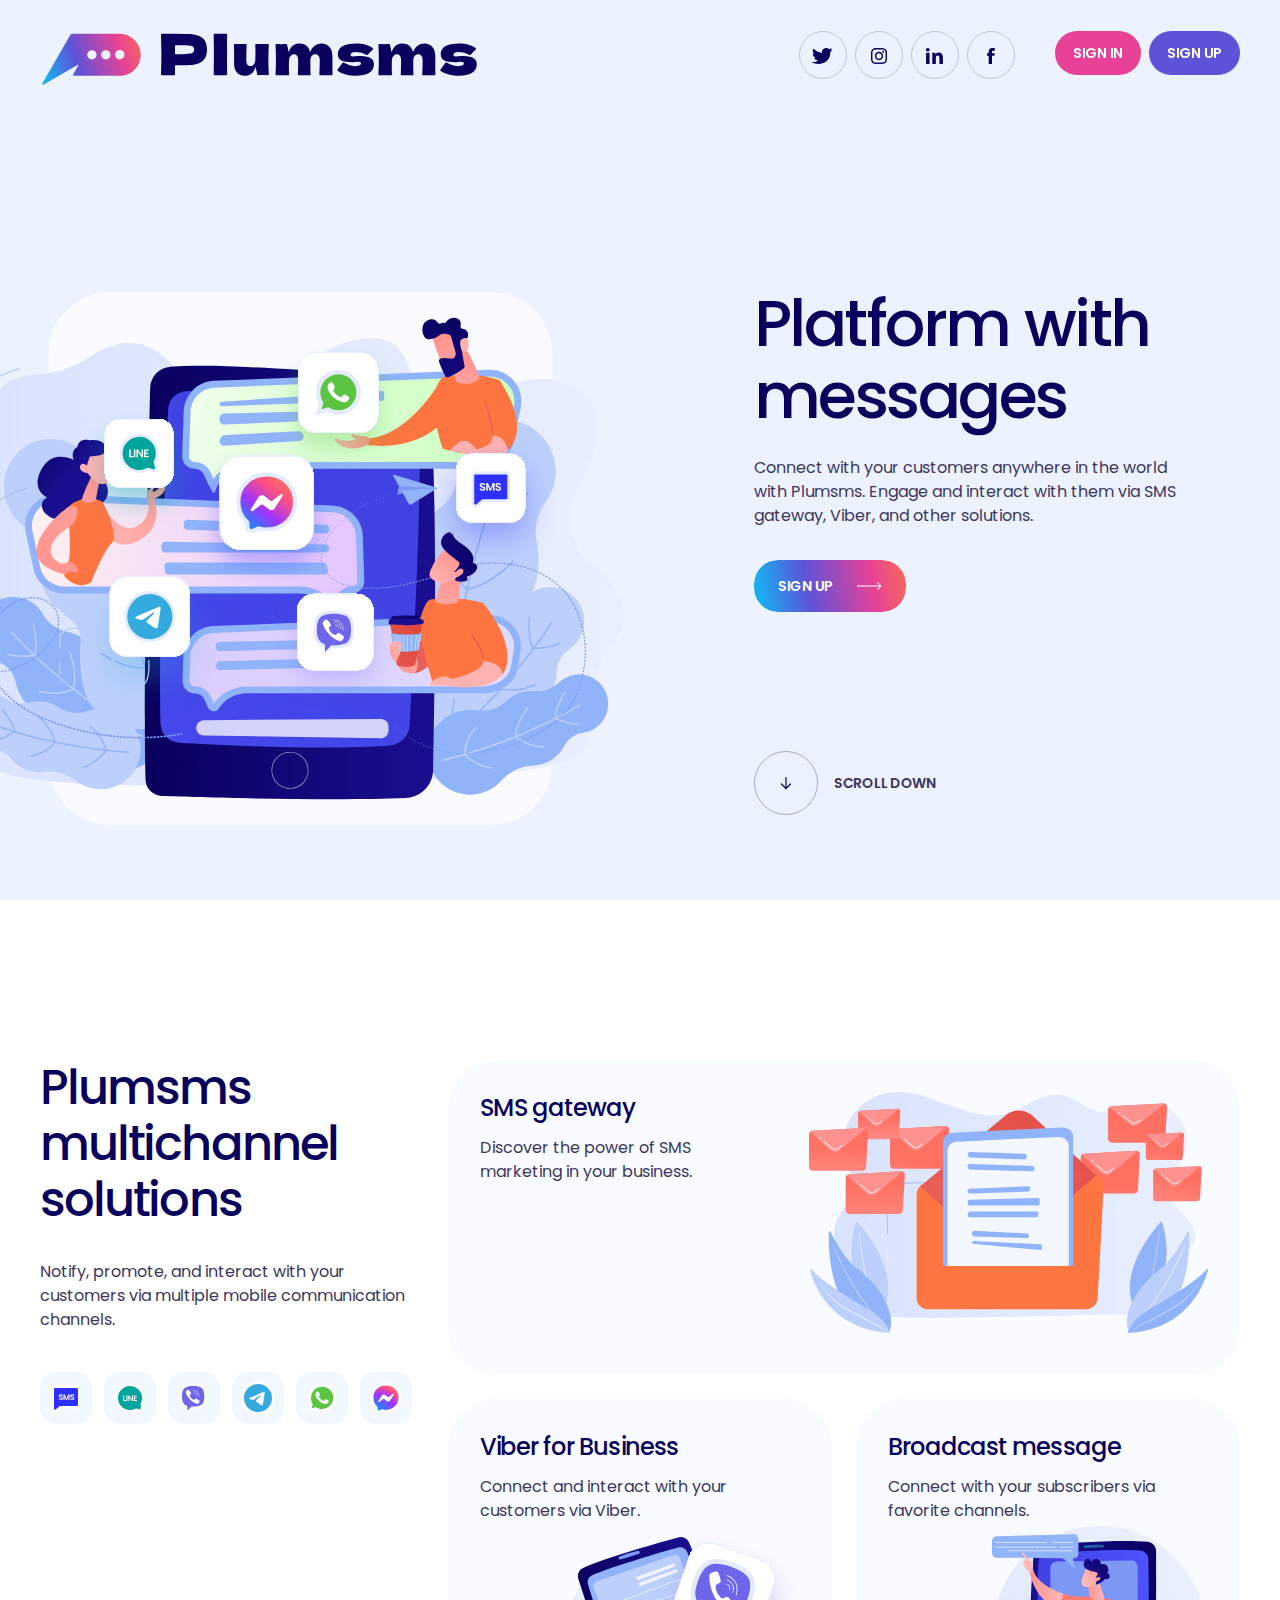
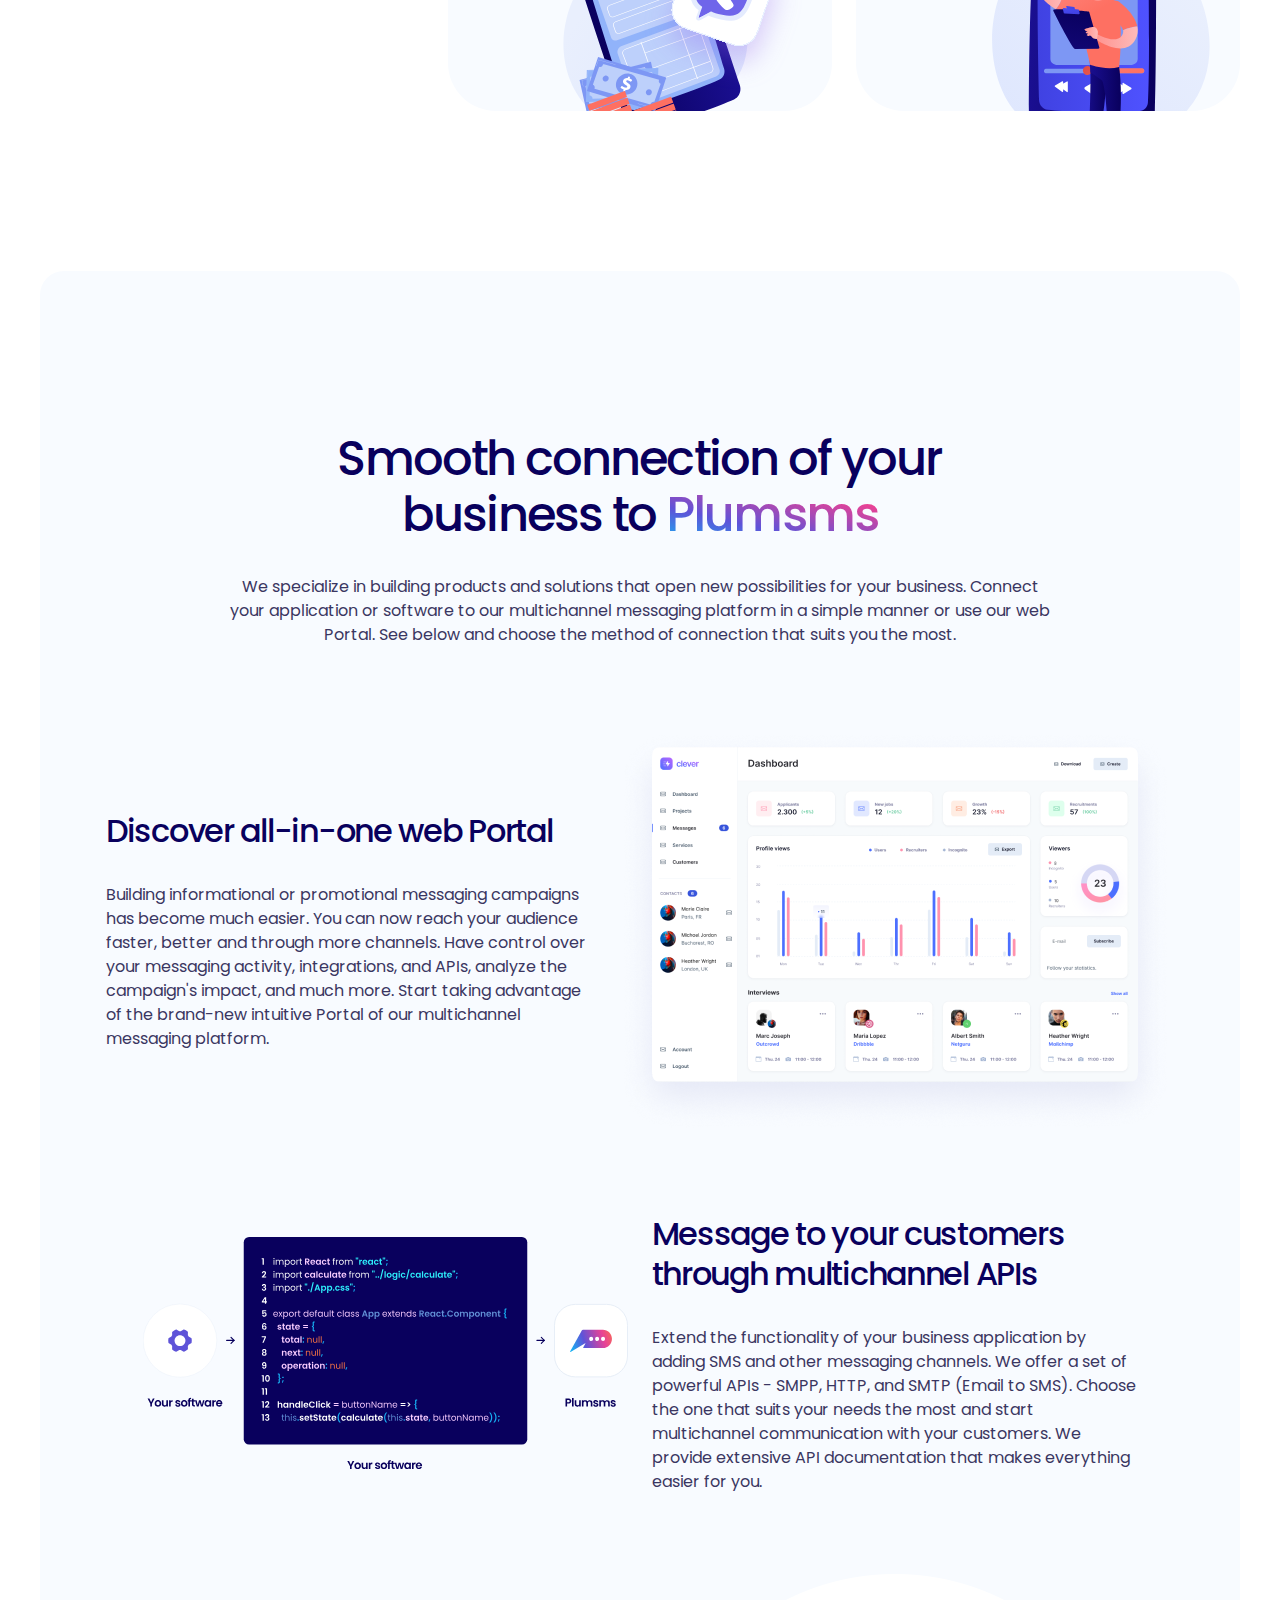
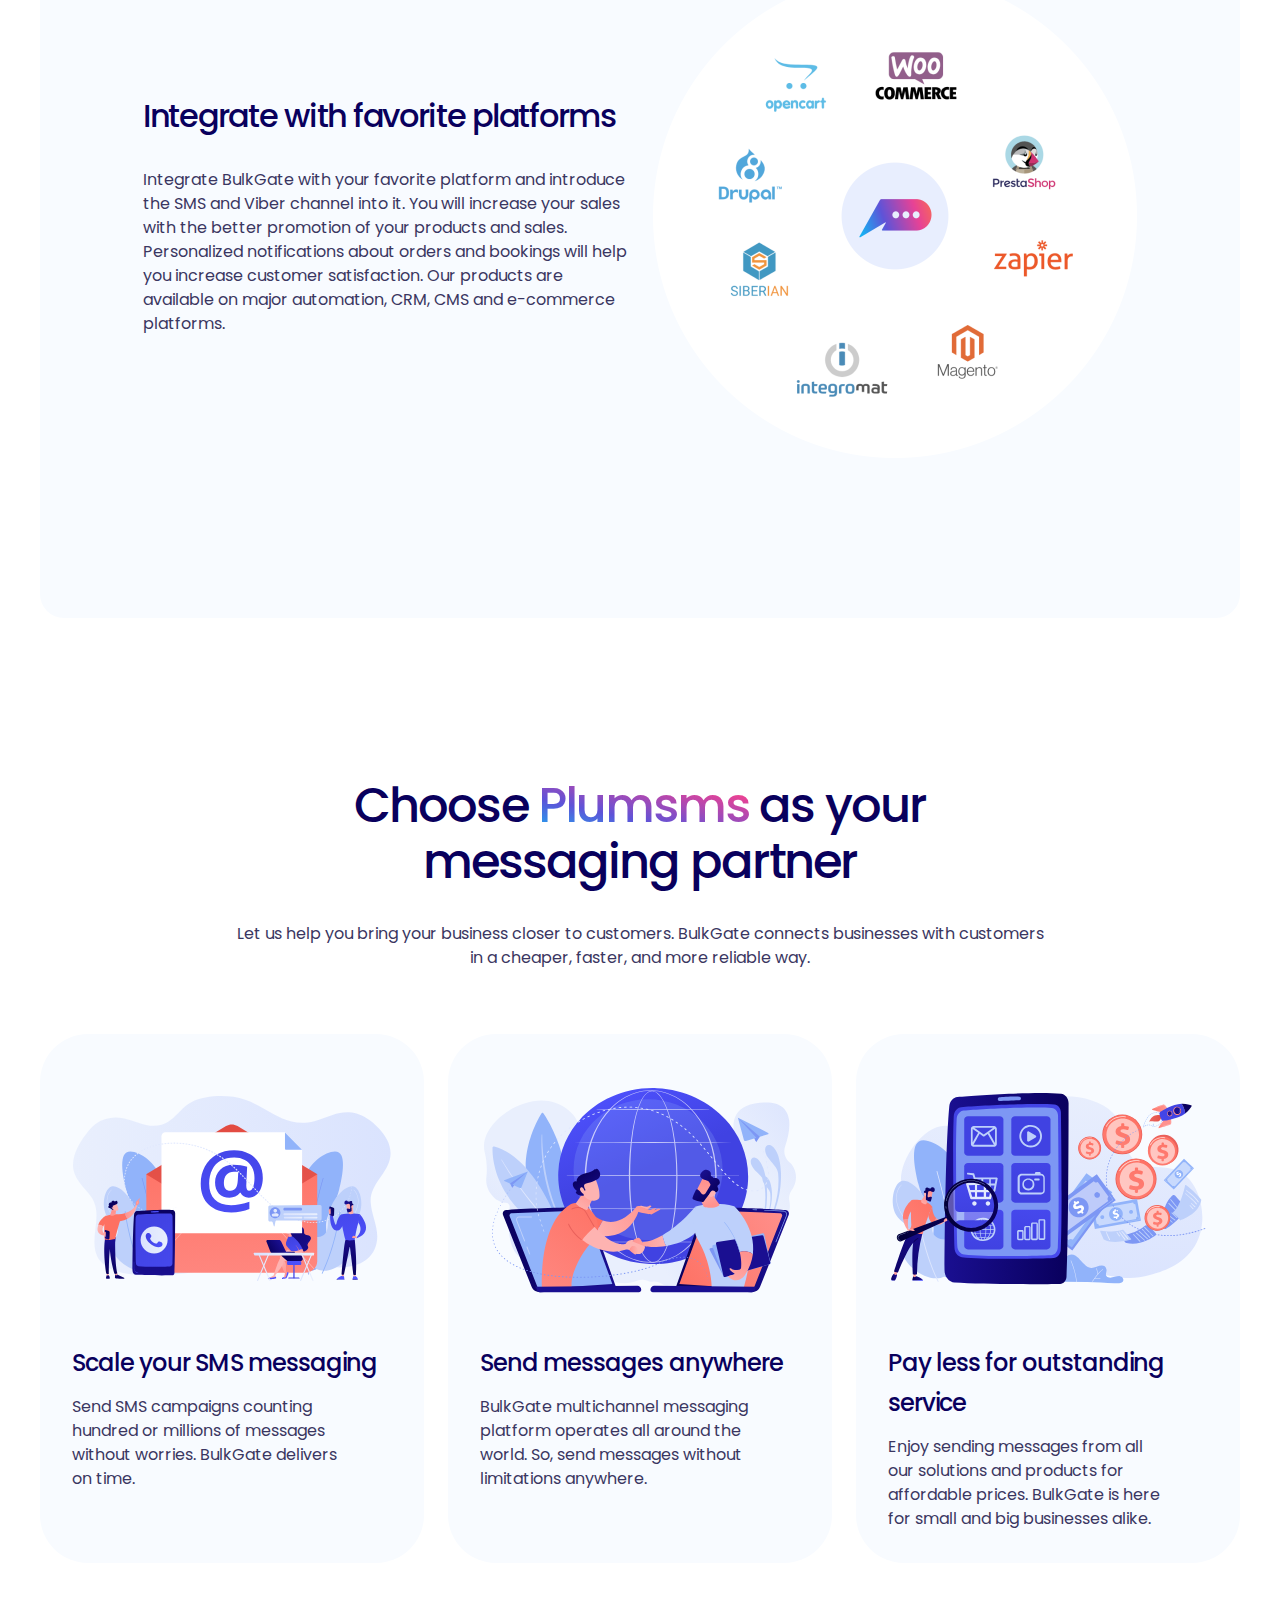
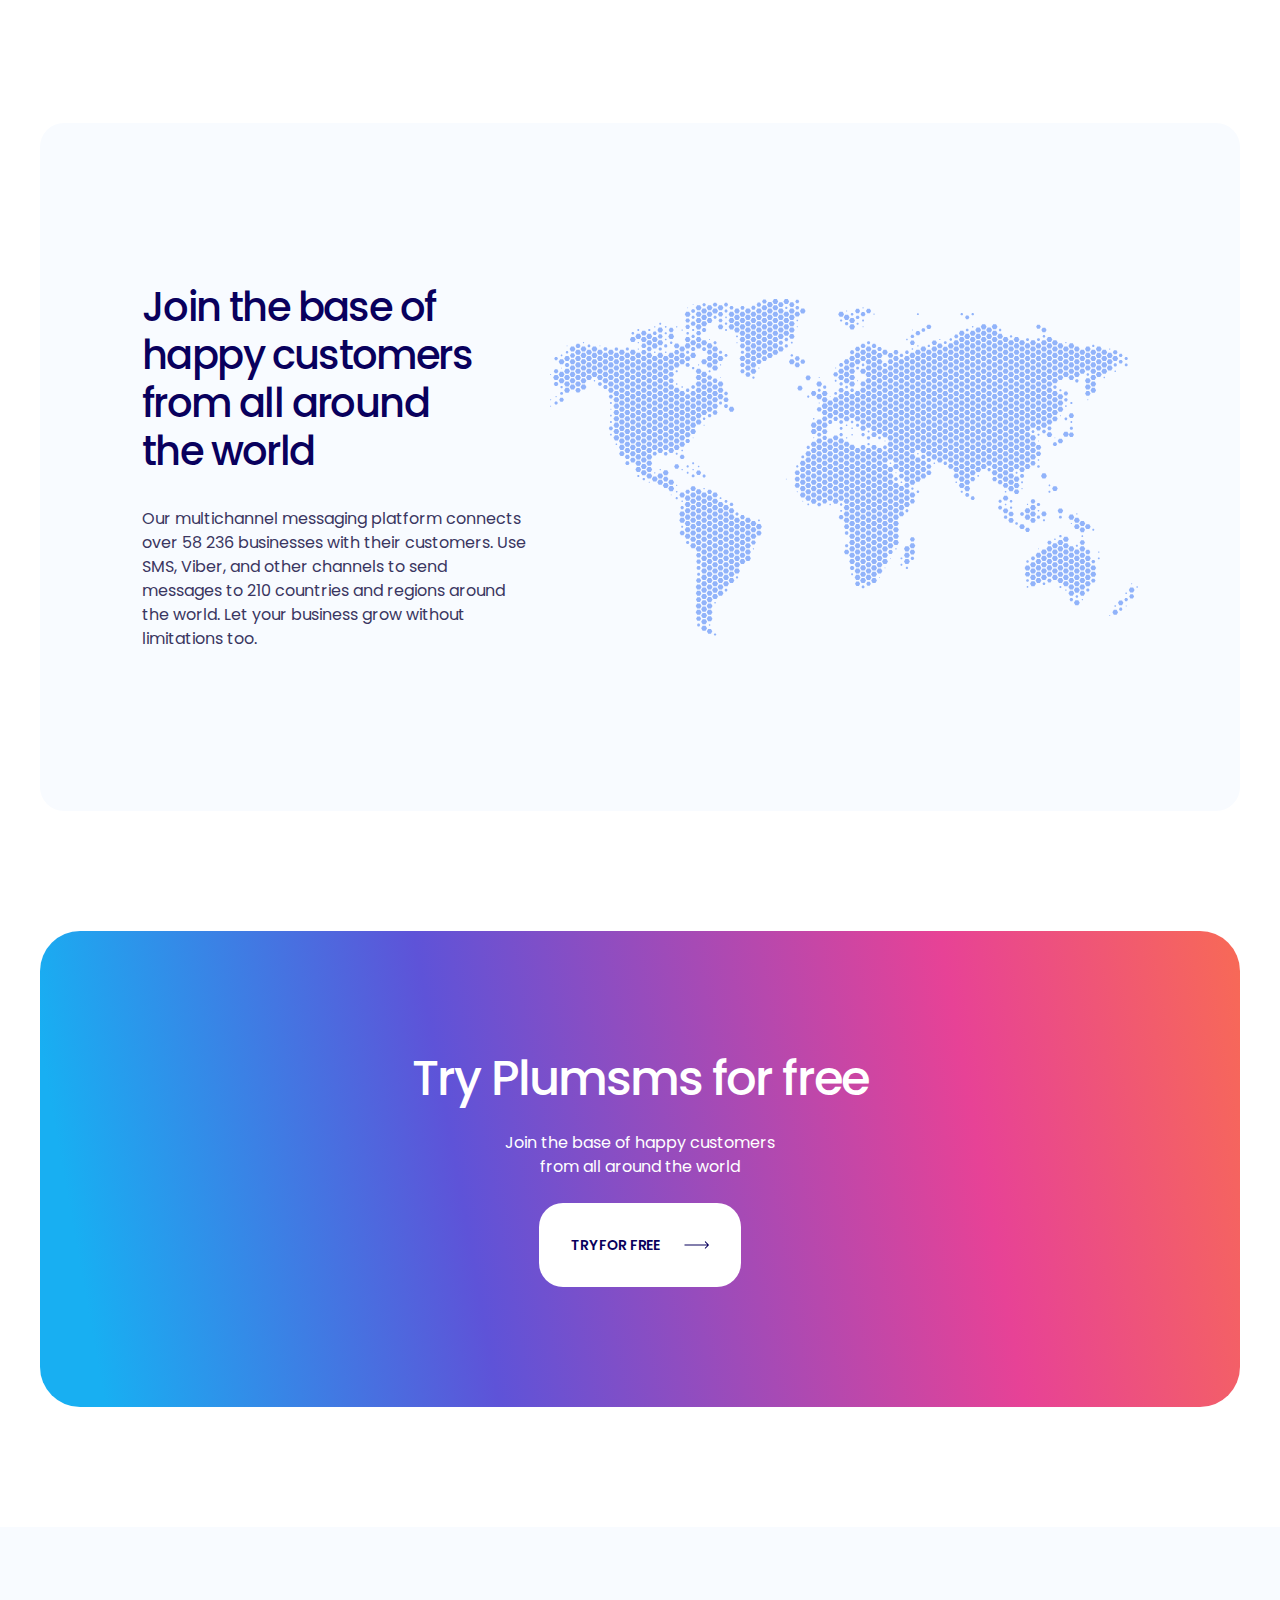
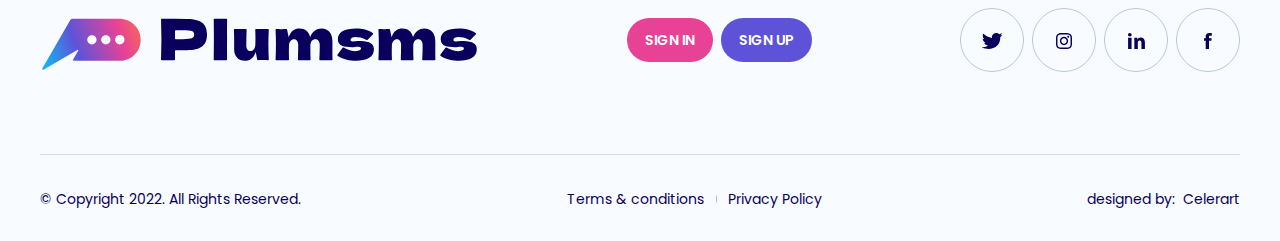
==== commit fd6a7ad0: "Updates" ====
--- a/index.html
+++ b/index.html
@@ -89,6 +89,7 @@
       </div>
       <button class="burger">
         <img src="images/burger.svg" alt="Burger">
+        <img src="images/burger-close.svg" alt="Burger">
       </button>
     </nav>
   </div>
--- a/css/style.min.css
+++ b/css/style.min.css
@@ -1,3 +1,3 @@
-@import url("https://fonts.googleapis.com/css2?family=Poppins:wght@400;500;600&display=swap");.header{position:fixed;left:0;right:0;top:22px;z-index:30;-webkit-transition:all 0.4s;-o-transition:all 0.4s;transition:all 0.4s}.header .logo{z-index:30}.header .menu{display:-webkit-box;display:-ms-flexbox;display:flex;-webkit-box-align:center;-ms-flex-align:center;align-items:center;-webkit-box-pack:justify;-ms-flex-pack:justify;justify-content:space-between}@media only screen and (max-width: 830px){.header{top:0;padding:10px 0}}.menu__mobile{display:-webkit-box;display:-ms-flexbox;display:flex}@media only screen and (max-width: 830px){.menu__mobile{position:absolute;left:0;top:0;z-index:25;display:-webkit-box;display:-ms-flexbox;display:flex;-webkit-box-orient:vertical;-webkit-box-direction:normal;-ms-flex-direction:column;flex-direction:column;-webkit-box-align:center;-ms-flex-align:center;align-items:center;-webkit-box-pack:center;-ms-flex-pack:center;justify-content:center;width:100%;height:120vh;background-color:#edf2ff;-webkit-transform:translateX(200%);-ms-transform:translateX(200%);transform:translateX(200%);-webkit-transition:all 0.4s;-o-transition:all 0.4s;transition:all 0.4s}.menu__mobile .menu__social{margin-right:0;margin-bottom:32px}}.menu__mobile--active{-webkit-transform:translateY(0);-ms-transform:translateY(0);transform:translateY(0)}.burger{z-index:30;display:none;padding:0;border:none;background-color:transparent;cursor:pointer}@media only screen and (max-width: 830px){.burger{display:block}}@media only screen and (max-width: 1180px){.header-logo{max-width:350px}}@media only screen and (max-width: 999px){.header-logo{max-width:300px}}@media only screen and (max-width: 520px){.header-logo{max-width:225px}}.header--active{top:0;padding:10px 0;background-color:rgba(248,251,255,0.9)}.header--active .menu__social-block{background-color:#edf2ff !important}.menu__control{display:-webkit-box;display:-ms-flexbox;display:flex}.menu__social{display:-webkit-box;display:-ms-flexbox;display:flex;margin-right:40px}.menu__social li a{display:-webkit-box;display:-ms-flexbox;display:flex;-webkit-box-align:center;-ms-flex-align:center;align-items:center;-webkit-box-pack:center;-ms-flex-pack:center;justify-content:center;width:48px;height:48px;overflow:hidden;border:1px solid #bcc5d7;border-radius:50%}.menu__social li a .menu__social-slime{margin-top:auto;height:96px;-webkit-transform:translateY(0);-ms-transform:translateY(0);transform:translateY(0);-webkit-transition:all 0.4s;-o-transition:all 0.4s;transition:all 0.4s}.menu__social li a .menu__social-block{display:-webkit-box;display:-ms-flexbox;display:flex;-webkit-box-align:center;-ms-flex-align:center;align-items:center;-webkit-box-pack:center;-ms-flex-pack:center;justify-content:center;width:48px;height:48px;background-color:transparent;-webkit-transition:all 0.4s;-o-transition:all 0.4s;transition:all 0.4s}.menu__social li a:hover .menu__social-slime{-webkit-transform:translateY(-50%);-ms-transform:translateY(-50%);transform:translateY(-50%)}.menu__social li+li{margin-left:8px}.footer{padding-top:80px;background-color:#f8fbff}@media only screen and (max-width: 1180px){.footer .footer-logo{max-width:350px}}@media only screen and (max-width: 999px){.footer .footer-logo{max-width:300px}}@media only screen and (max-width: 890px){.footer .footer-logo{max-width:200px}}@media only screen and (max-width: 820px){.footer .footer-logo{margin-bottom:39px;max-width:100%}}@media only screen and (max-width: 820px){.footer .menu__control{margin-bottom:41px}}.footer .menu__social-block{background-color:transparent !important}.footer__main{display:-webkit-box;display:-ms-flexbox;display:flex;-webkit-box-align:center;-ms-flex-align:center;align-items:center;-webkit-box-pack:justify;-ms-flex-pack:justify;justify-content:space-between;padding-bottom:82px;border-bottom:1px solid rgba(9,0,93,0.12)}@media only screen and (max-width: 999px){.footer__main{padding-bottom:50px}}@media only screen and (max-width: 820px){.footer__main{-webkit-box-orient:vertical;-webkit-box-direction:normal;-ms-flex-direction:column;flex-direction:column;padding-bottom:31px}}.footer__social{margin-right:0;margin-left:0}.footer__social .menu__social-slime{height:128px !important}.footer__social .menu__social-block{width:64px !important;height:64px !important}.footer__social li a{width:64px;height:64px}.footer__copy{display:-webkit-box;display:-ms-flexbox;display:flex;-webkit-box-align:center;-ms-flex-align:center;align-items:center;-webkit-box-pack:justify;-ms-flex-pack:justify;justify-content:space-between;padding:34px 0 32px}.footer__copy p{font-size:14px;line-height:20px;color:#09005d}@media only screen and (max-width: 820px){.footer__copy p{margin-bottom:24px}}.footer__copy a{display:block;font-size:14px;line-height:20px;text-decoration:none;color:#09005d}.footer__copy a span{width:calc(100%);font-size:14px;line-height:20px;color:#09005d;background-image:-o-linear-gradient(transparent calc(100% - 1px), #5e53d8 1px);background-image:linear-gradient(transparent calc(100% - 1px), #5e53d8 1px);background-size:0 93%;background-repeat:no-repeat;-webkit-transition:all 0.4s;-o-transition:all 0.4s;transition:all 0.4s}.footer__copy a:hover span{color:#5e53d8;background-size:100% 93%}.footer__copy ul{display:-webkit-box;display:-ms-flexbox;display:flex}.footer__copy ul li+li{position:relative;margin-left:24px}.footer__copy ul li+li::after{content:"";position:absolute;left:-12px;top:50%;width:1px;height:7px;background-color:rgba(9,0,93,0.25);-webkit-transform:translateY(-50%);-ms-transform:translateY(-50%);transform:translateY(-50%)}@media only screen and (max-width: 820px){.footer__copy ul{margin-bottom:24px}}@media only screen and (max-width: 820px){.footer__copy{-webkit-box-orient:vertical;-webkit-box-direction:normal;-ms-flex-direction:column;flex-direction:column}}.footer__copy-designed{display:-webkit-box;display:-ms-flexbox;display:flex}.footer__copy-designed p{margin:0 !important}.footer__copy-designed a{margin-left:8px;font-size:14px;line-height:20px;color:#09005d}@media only screen and (max-width: 999px){.footer{padding-top:68px}}@media only screen and (max-width: 750px){.footer{padding-top:56px}}html{-webkit-box-sizing:border-box;box-sizing:border-box}*,*::after,*::before{-webkit-box-sizing:inherit;box-sizing:inherit}ul,ol{padding:0}body,h1,h2,h3,h4,h5,h6,p,ul,ol,li,figure,figcaption,blockquote,dl,dd{margin:0}ul{list-style:none}img{display:block;max-width:100%}a{display:block;text-decoration:none;color:inherit}input,button,textarea,select{font:inherit}body{position:relative;overflow-y:scroll;font-family:"Poppins", sans-serif;font-weight:400;font-size:16px;line-height:24px;color:#3a3661;background-color:#fff;cursor:default}.container{margin:0 auto;padding:0 20px;max-width:1240px}h2{font-weight:500;font-size:48px;line-height:56px;letter-spacing:-0.04em;color:#09005d}h2 span{-webkit-text-fill-color:transparent;text-fill-color:transparent;background-image:-o-linear-gradient(77.27deg, #18aff2 5.08%, #5e53d8 35.73%, #e74296 76.59%, #fd7642 107.24%);background-image:linear-gradient(12.73deg, #18aff2 5.08%, #5e53d8 35.73%, #e74296 76.59%, #fd7642 107.24%);-webkit-background-clip:text;background-clip:text}@media only screen and (max-width: 999px){h2{font-size:40px;line-height:48px}}@media only screen and (max-width: 750px){h2{font-size:32px;line-height:40px}}.rv-button{position:relative;display:-webkit-box;display:-ms-flexbox;display:flex;-webkit-box-align:center;-ms-flex-align:center;align-items:center;-webkit-box-pack:center;-ms-flex-pack:center;justify-content:center;margin:0;padding:0 32px;width:-webkit-fit-content;width:-moz-fit-content;width:fit-content;height:84px;overflow:hidden;border:none;border-radius:24px;background-color:#fff;cursor:pointer}.rv-button__try{background-color:#fff;-webkit-transition:all 0.4s;-o-transition:all 0.4s;transition:all 0.4s}.rv-button__try .rv-button__slime-wrapper{margin-top:auto;height:168px;-webkit-transform:translateY(0);-ms-transform:translateY(0);transform:translateY(0);-webkit-transition:all 0.4s;-o-transition:all 0.4s;transition:all 0.4s}.rv-button__try .rv-button__slime{display:-webkit-box;display:-ms-flexbox;display:flex;-webkit-box-align:center;-ms-flex-align:center;align-items:center;-webkit-box-pack:center;-ms-flex-pack:center;justify-content:center;height:84px}.rv-button__try:hover{background-color:#f8fbff}.rv-button__try:hover .rv-button__slime-wrapper{-webkit-transform:translateY(-50%);-ms-transform:translateY(-50%);transform:translateY(-50%)}.rv-button__hero{position:relative;z-index:2;padding:0 24px;height:52px;min-height:52px;-webkit-transition:all 0.4s;-o-transition:all 0.4s;transition:all 0.4s}.rv-button__hero::after,.rv-button__hero::before{content:"";position:absolute;left:0;top:0;z-index:-1;width:100%;height:52px;border-radius:24px;background-image:-o-linear-gradient(10.27deg, #18aff2 5.08%, #5e53d8 35.73%, #e74296 76.59%, #fd7642 107.24%);background-image:linear-gradient(79.73deg, #18aff2 5.08%, #5e53d8 35.73%, #e74296 76.59%, #fd7642 107.24%);-webkit-transition:all 0.4s;-o-transition:all 0.4s;transition:all 0.4s}.rv-button__hero::before{opacity:0;background-image:-o-linear-gradient(10.27deg, #18f2f2 5.08%, #8176ff 39.13%, #ff6db8 73.19%, #ff946a 107.24%);background-image:linear-gradient(79.73deg, #18f2f2 5.08%, #8176ff 39.13%, #ff6db8 73.19%, #ff946a 107.24%)}.rv-button__hero span{color:#fff !important}.rv-button__hero .rv-button__slime-wrapper{margin-top:auto;height:104px;-webkit-transform:translateY(0);-ms-transform:translateY(0);transform:translateY(0);-webkit-transition:all 0.4s;-o-transition:all 0.4s;transition:all 0.4s}.rv-button__hero .rv-button__slime{display:-webkit-box;display:-ms-flexbox;display:flex;-webkit-box-align:center;-ms-flex-align:center;align-items:center;-webkit-box-pack:center;-ms-flex-pack:center;justify-content:center;height:52px}.rv-button__hero:hover::before{opacity:1}.rv-button__hero:hover::after{opacity:0}.rv-button__hero:hover .rv-button__slime-wrapper{-webkit-transform:translateY(-50%);-ms-transform:translateY(-50%);transform:translateY(-50%)}.rv-button img{display:block}.rv-button span{display:block;margin-right:24px;font-weight:600;font-size:14px;line-height:20px;letter-spacing:-0.02em;text-transform:uppercase;color:#09005d}.rv-button__blue{margin-left:8px !important;background-color:#5e53d8 !important}.rv-button__blue:hover{background-color:#4a41af !important}.rv-button__red,.rv-button__blue{padding:0 18px;height:44px;border-radius:40px;background-color:#e74296;-webkit-transition:all 0.4s;-o-transition:all 0.4s;transition:all 0.4s}.rv-button__red .rv-button__slime,.rv-button__blue .rv-button__slime{margin-top:auto;height:88px;-webkit-transform:translateY(0);-ms-transform:translateY(0);transform:translateY(0);-webkit-transition:all 0.4s;-o-transition:all 0.4s;transition:all 0.4s}.rv-button__red span,.rv-button__blue span{display:-webkit-box;display:-ms-flexbox;display:flex;-webkit-box-align:center;-ms-flex-align:center;align-items:center;-webkit-box-pack:center;-ms-flex-pack:center;justify-content:center;margin:0;height:44px;text-align:center;color:#fff !important}.rv-button__red:hover,.rv-button__blue:hover{background-color:#c52f7b}.rv-button__red:hover .rv-button__slime,.rv-button__blue:hover .rv-button__slime{-webkit-transform:translateY(-50%);-ms-transform:translateY(-50%);transform:translateY(-50%)}.rv-wrap{z-index:-1;display:none}.rv-wrap img{margin:0 auto;width:80%}@media only screen and (max-width: 520px){.rv-wrap img{width:100%}}@media only screen and (max-width: 750px){.rv-wrap{display:block}}.hero{position:relative;z-index:2;background-color:#edf2ff}.hero::before{content:"";position:absolute;left:-5%;top:12%;z-index:-1;width:55%;height:100%;background-image:url("../images/hero.svg");background-position:center center;background-size:contain;background-repeat:no-repeat}@media only screen and (max-width: 750px){.hero::before{display:none}}.hero__scroll{position:absolute;left:0;bottom:85px;display:-webkit-box;display:-ms-flexbox;display:flex;-webkit-box-align:center;-ms-flex-align:center;align-items:center;padding-left:80px;height:64px;overflow:hidden}.hero__scroll::after{content:"";position:absolute;left:0;top:0;width:64px;height:64px;border:1px solid #a9a9c0;border-radius:50%;background-color:transparent}.hero__scroll .hero__scroll-box{display:-webkit-box;display:-ms-flexbox;display:flex;-webkit-box-align:center;-ms-flex-align:center;align-items:center;-webkit-box-pack:center;-ms-flex-pack:center;justify-content:center;margin-right:40px;margin-left:-56px}.hero__scroll .hero__scroll-wrapper{margin-top:auto;height:128px;-webkit-transform:translateY(0);-ms-transform:translateY(0);transform:translateY(0);-webkit-transition:all 0.4s;-o-transition:all 0.4s;transition:all 0.4s}.hero__scroll .hero__scroll-slime{display:-webkit-box;display:-ms-flexbox;display:flex;-webkit-box-align:center;-ms-flex-align:center;align-items:center;height:64px}@media only screen and (max-width: 750px){.hero__scroll .hero__scroll-slime span{font-weight:500;letter-spacing:0}}.hero__scroll span{display:block;font-weight:600;font-size:14px;line-height:20px;letter-spacing:-0.02em;text-transform:uppercase;color:#3a3661}.hero__scroll:hover .hero__scroll-wrapper{-webkit-transform:translateY(-50%);-ms-transform:translateY(-50%);transform:translateY(-50%)}@media only screen and (max-width: 750px){.hero__scroll{bottom:35px}}.hero__wrapper{display:-webkit-box;display:-ms-flexbox;display:flex;-webkit-box-align:center;-ms-flex-align:center;align-items:center;-webkit-box-pack:end;-ms-flex-pack:end;justify-content:flex-end;min-height:100vh}.hero__content{position:relative;display:-webkit-box;display:-ms-flexbox;display:flex;-webkit-box-orient:vertical;-webkit-box-direction:normal;-ms-flex-direction:column;flex-direction:column;-webkit-box-pack:center;-ms-flex-pack:center;justify-content:center;width:100%;height:100vh;max-width:486px}.hero__content h1{margin-bottom:24px;max-width:486px;font-weight:500;font-size:64px;line-height:72px;letter-spacing:-0.04em;color:#09005d}@media only screen and (max-width: 999px){.hero__content h1{font-size:54px;line-height:62px}}@media only screen and (max-width: 750px){.hero__content h1{margin-bottom:16px;max-width:100%;font-size:40px;line-height:48px}}.hero__content p{margin-bottom:32px;max-width:431px}@media only screen and (max-width: 750px){.hero__content p{margin-bottom:16px;max-width:100%}}@media only screen and (max-width: 999px){.hero__content{max-width:400px}}@media only screen and (max-width: 840px){.hero__content{max-width:350px}}@media only screen and (max-width: 750px){.hero__content{-webkit-box-pack:start;-ms-flex-pack:start;justify-content:flex-start;padding-top:90px;max-width:100%}}.partner{margin:160px 0}.partner h2{margin:0 auto 32px;max-width:622px;text-align:center}@media only screen and (max-width: 1180px){.partner h2{margin:0 auto 28px}}@media only screen and (max-width: 999px){.partner h2{margin:0 auto 24px}}.partner p{margin:0 auto 64px;max-width:821px;text-align:center}@media only screen and (max-width: 1180px){.partner p{margin:0 auto 50px}}@media only screen and (max-width: 999px){.partner p{margin:0 auto 40px}}.partner ul{display:-ms-grid;display:grid;grid-gap:0 24px;-ms-grid-columns:1fr 1fr 1fr;grid-template-columns:1fr 1fr 1fr}.partner ul li{padding:32px;border-radius:48px;background-color:#f8fbff}.partner ul li img{margin-bottom:32px;width:100%;-o-object-fit:contain;object-fit:contain}@media only screen and (max-width: 999px){.partner ul li img{margin-bottom:24px}}@media only screen and (max-width: 900px){.partner ul li img{margin:0 auto 24px;max-width:400px}}.partner ul li h4{margin-bottom:12px;font-weight:500;font-size:24px;line-height:40px;letter-spacing:-0.04em;color:#09005d}@media only screen and (max-width: 1180px){.partner ul li h4{font-size:20px;line-height:28px}}@media only screen and (max-width: 999px){.partner ul li h4{font-size:18px;line-height:26px}}.partner ul li p{margin:0;max-width:279px;text-align:left}@media only screen and (max-width: 900px){.partner ul li p{max-width:100%}}@media only screen and (max-width: 1180px){.partner ul li{padding:24px}}@media only screen and (max-width: 900px){.partner ul{grid-gap:24px 0;-ms-grid-columns:1fr;grid-template-columns:1fr}}@media only screen and (max-width: 1180px){.partner{margin:120px 0}}@media only screen and (max-width: 999px){.partner{margin:90px 0}}@media only screen and (max-width: 750px){.partner{margin:64px 0}}.base{margin:160px 0 120px}.base__wrapper{display:-webkit-box;display:-ms-flexbox;display:flex;-webkit-box-align:center;-ms-flex-align:center;align-items:center;-webkit-box-pack:center;-ms-flex-pack:center;justify-content:center;padding:160px 20px;border-radius:24px;background-color:#f8fbff}@media only screen and (max-width: 1180px){.base__wrapper{padding:120px 20px}}@media only screen and (max-width: 999px){.base__wrapper{padding:90px 20px}}@media only screen and (max-width: 800px){.base__wrapper{-webkit-box-orient:vertical;-webkit-box-direction:normal;-ms-flex-direction:column;flex-direction:column}}@media only screen and (max-width: 750px){.base__wrapper{padding:64px 20px}}.base__content{margin-right:24px;max-width:384px}@media only screen and (max-width: 850px){.base__content{margin-right:15px;max-width:340px}}@media only screen and (max-width: 800px){.base__content{margin-right:0;margin-bottom:24px;max-width:100%}}.base h2{margin-bottom:32px;max-width:350px;font-size:40px;line-height:48px}@media only screen and (max-width: 999px){.base h2{margin-bottom:24px;max-width:100%;font-size:34px;line-height:42px}}@media only screen and (max-width: 750px){.base h2{margin-bottom:16px;font-size:28px;line-height:36px}}@media only screen and (max-width: 1180px){.base{margin:120px 0}}@media only screen and (max-width: 999px){.base{margin:90px 0}}@media only screen and (max-width: 750px){.base{margin:64px 0}}.try{margin:120px 0}.try__wrapper{display:-webkit-box;display:-ms-flexbox;display:flex;-webkit-box-orient:vertical;-webkit-box-direction:normal;-ms-flex-direction:column;flex-direction:column;-webkit-box-align:center;-ms-flex-align:center;align-items:center;-webkit-box-pack:center;-ms-flex-pack:center;justify-content:center;padding:120px 0;border-radius:40px;background-image:-o-linear-gradient(10.27deg, #18aff2 5.08%, #5e53d8 35.73%, #e74296 76.59%, #fd7642 107.24%);background-image:linear-gradient(79.73deg, #18aff2 5.08%, #5e53d8 35.73%, #e74296 76.59%, #fd7642 107.24%)}@media only screen and (max-width: 999px){.try__wrapper{padding:96px 20px}}.try h2{margin-bottom:24px;text-align:center;color:#fff}@media only screen and (max-width: 750px){.try h2{margin-bottom:16px}}.try p{margin-bottom:24px;max-width:296px;text-align:center;color:#fff}@media only screen and (max-width: 750px){.try p{margin-bottom:16px}}@media only screen and (max-width: 999px){.try{margin:90px 0}}@media only screen and (max-width: 750px){.try{margin:64px 0}}.solutions{margin:0 0 160px;padding-top:160px}.solutions__wrapper{display:-webkit-box;display:-ms-flexbox;display:flex;-webkit-box-pack:justify;-ms-flex-pack:justify;justify-content:space-between}@media only screen and (max-width: 999px){.solutions__wrapper{-webkit-box-orient:vertical;-webkit-box-direction:normal;-ms-flex-direction:column;flex-direction:column}}.solutions__info{margin-right:36px;width:100%;max-width:372px}.solutions__info h2{margin-bottom:32px}@media only screen and (max-width: 1180px){.solutions__info h2{margin-bottom:28px}}@media only screen and (max-width: 999px){.solutions__info h2{margin-bottom:24px}}.solutions__info ul{display:-webkit-box;display:-ms-flexbox;display:flex;margin-top:40px;height:-webkit-fit-content;height:-moz-fit-content;height:fit-content}.solutions__info ul li{margin-bottom:12px}.solutions__info ul li:not(:last-child){margin-right:12px}@media only screen and (max-width: 750px){.solutions__info ul li:not(:last-child){margin-right:8px}}@media only screen and (max-width: 520px){.solutions__info ul li:not(:last-child){margin-right:4px}}.solutions__info ul li a{display:block;width:52px;height:52px}.solutions__info ul li a svg rect{-webkit-transition:all 0.4s;-o-transition:all 0.4s;transition:all 0.4s}.solutions__info ul li:nth-child(1) a:hover svg rect{fill:#2e30ff}.solutions__info ul li:nth-child(2) a:hover svg rect{fill:#00a49a}.solutions__info ul li:nth-child(3) a:hover svg rect{fill:#6f65ea}.solutions__info ul li:nth-child(4) a:hover svg rect{fill:#34aadf}.solutions__info ul li:nth-child(5) a:hover svg rect{fill:#5bc440}.solutions__info ul li:nth-child(6) a:hover svg rect{fill:#a033ff}@media only screen and (max-width: 1180px){.solutions__info ul{-ms-flex-wrap:wrap;flex-wrap:wrap}}@media only screen and (max-width: 999px){.solutions__info ul{margin-top:24px;margin-bottom:28px}}@media only screen and (max-width: 1180px){.solutions__info{margin-right:28px;max-width:300px}}@media only screen and (max-width: 999px){.solutions__info{margin-right:0;max-width:100%}}.solutions__inner{width:100%}.solutions__inner h4{margin-bottom:12px;font-weight:500;font-size:24px;line-height:32px;letter-spacing:-0.04em;color:#09005d}.solutions__big{display:-webkit-box;display:-ms-flexbox;display:flex;-webkit-box-pack:justify;-ms-flex-pack:justify;justify-content:space-between;margin-bottom:24px;padding:32px;width:100%;min-height:312px;border-radius:48px;background-color:#f8fbff}.solutions__big .solutions__big-img{display:-webkit-box;display:-ms-flexbox;display:flex;-webkit-box-align:center;-ms-flex-align:center;align-items:center;-webkit-box-pack:center;-ms-flex-pack:center;justify-content:center;min-height:165px}.solutions__big .solutions__big-img img{min-width:280px;min-height:165px}@media only screen and (max-width: 750px){.solutions__big .solutions__big-img img{min-width:220px}}@media only screen and (max-width: 750px){.solutions__big .solutions__big-img{margin-top:20px}}@media only screen and (max-width: 750px){.solutions__big{-webkit-box-orient:vertical;-webkit-box-direction:normal;-ms-flex-direction:column;flex-direction:column;min-height:335px}}.solutions__big-info{margin-right:20px;max-width:220px}.solutions__small-wrapper{display:-ms-grid;display:grid;grid-gap:0 24px;-ms-grid-columns:1fr 1fr;grid-template-columns:1fr 1fr}@media only screen and (max-width: 750px){.solutions__small-wrapper{grid-gap:24px 0;-ms-grid-columns:1fr;grid-template-columns:1fr}}.solutions__small{position:relative;z-index:2;padding:32px;min-height:312px;overflow:hidden;border-radius:48px;background-color:#f8fbff}.solutions__small img{position:absolute;right:30px;bottom:-48px;z-index:-1}@media only screen and (max-width: 1180px){.solutions__small img{right:0;bottom:-60px}}@media only screen and (max-width: 520px){.solutions__small img{right:-30px;bottom:-50px}}.solutions__small:last-child img{bottom:-66px}@media only screen and (max-width: 520px){.solutions__small:last-child img{bottom:-100px}}@media only screen and (max-width: 1180px){.solutions__small{min-height:380px}}@media only screen and (max-width: 999px){.solutions__small{min-height:335px}}@media only screen and (max-width: 1180px){.solutions{margin:0 0 120px;padding-top:120px}}@media only screen and (max-width: 999px){.solutions{margin:0 0 90px;padding-top:90px}}@media only screen and (max-width: 750px){.solutions{margin:0 0 64px}}.business{margin:160px 0}.business__wrapper{padding:160px 20px;border-radius:24px;background-color:#f8fbff}.business__wrapper h2{margin:0 auto 32px;max-width:696px;text-align:center}@media only screen and (max-width: 1180px){.business__wrapper{padding:120px 20px}}@media only screen and (max-width: 999px){.business__wrapper{padding:90px 20px}}@media only screen and (max-width: 750px){.business__wrapper{padding:64px 20px}}.business__text{margin:0 auto 80px;max-width:821px;text-align:center}@media only screen and (max-width: 1180px){.business__text{margin:0 auto 65px}}@media only screen and (max-width: 999px){.business__text{margin:0 auto 56px}}@media only screen and (max-width: 860px){.business .second-box{-webkit-box-orient:vertical;-webkit-box-direction:reverse;-ms-flex-direction:column-reverse;flex-direction:column-reverse}}.business__box{display:-webkit-box;display:-ms-flexbox;display:flex;-webkit-box-align:center;-ms-flex-align:center;align-items:center;-webkit-box-pack:center;-ms-flex-pack:center;justify-content:center}.business__box h3{margin-bottom:32px;font-weight:500;font-size:32px;line-height:40px;letter-spacing:-0.04em;color:#09005d}@media only screen and (max-width: 999px){.business__box h3{margin-bottom:24px;font-size:24px;line-height:32px}}.business__box:not(:last-child){margin-bottom:80px}@media only screen and (max-width: 999px){.business__box:not(:last-child){margin-bottom:56px}}.business__box:last-child img{width:100%;max-width:484px}@media only screen and (max-width: 1180px){.business__box:last-child img{max-width:400px}}@media only screen and (max-width: 860px){.business__box{-webkit-box-orient:vertical;-webkit-box-direction:normal;-ms-flex-direction:column;flex-direction:column}}.business .box-second{margin-right:0 !important;margin-left:24px}@media only screen and (max-width: 860px){.business .box-second{margin-left:0}}.business__box-info{margin-right:24px;width:100%;max-width:486px}@media only screen and (max-width: 860px){.business__box-info p{margin-bottom:24px}}@media only screen and (max-width: 1180px){.business__box-info{max-width:420px}}@media only screen and (max-width: 999px){.business__box-info{max-width:350px}}@media only screen and (max-width: 860px){.business__box-info{margin-right:0;max-width:100%}}@media only screen and (max-width: 1180px){.business{margin:120px 0}}@media only screen and (max-width: 999px){.business{margin:90px 0}}@media only screen and (max-width: 750px){.business{margin:64px 0}}.intro__img-wrap{width:100%;max-width:100%}@media only screen and (max-width: 750px){.intro__img-wrap{max-width:70%}}@media only screen and (max-width: 520px){.intro__img-wrap{max-width:90%}}.intro{display:-webkit-box;display:-ms-flexbox;display:flex;-webkit-box-align:center;-ms-flex-align:center;align-items:center;-webkit-box-pack:center;-ms-flex-pack:center;justify-content:center;padding:0 20px;width:100%;height:100vh;max-width:100%;max-height:100vh}.intro .intro__img{width:100%;max-width:100%}.intro h1{margin-right:41px;min-width:-webkit-fit-content;min-width:-moz-fit-content;min-width:fit-content;font-weight:500;font-size:72px;line-height:72px;letter-spacing:-0.04em;text-align:center;color:#09005d}@media only screen and (max-width: 1180px){.intro h1{margin-right:20px;font-size:60px;line-height:72px}}@media only screen and (max-width: 999px){.intro h1{font-size:40px;line-height:48px}}@media only screen and (max-width: 750px){.intro h1{margin-right:0;margin-bottom:20px}}.intro img{max-width:100%;-o-object-fit:contain;object-fit:contain}.intro .logo{position:absolute;left:0;right:0;top:22px;margin:0 auto;padding:0 20px}.intro .logo img{margin:0 auto}@media only screen and (max-width: 750px){.intro .logo{max-width:300px}}@media only screen and (max-width: 750px){.intro .logo{top:15px}}@media only screen and (max-width: 750px){.intro{-webkit-box-orient:vertical;-webkit-box-direction:normal;-ms-flex-direction:column;flex-direction:column;padding-top:50px}}.terms{padding:200px 0}.terms__title{margin-bottom:52px}@media only screen and (max-width: 999px){.terms__title{margin-bottom:42px}}@media only screen and (max-width: 750px){.terms__title{margin-bottom:32px}}.terms__wrapper{position:relative;display:-webkit-box;display:-ms-flexbox;display:flex;-webkit-box-pack:justify;-ms-flex-pack:justify;justify-content:space-between}@media only screen and (max-width: 750px){.terms__wrapper{-webkit-box-orient:vertical;-webkit-box-direction:normal;-ms-flex-direction:column;flex-direction:column}}.terms__nav{position:-webkit-sticky;position:sticky;top:10px;padding-top:20px;height:-webkit-fit-content;height:-moz-fit-content;height:fit-content}.terms__nav p{margin-bottom:12px;font-size:14px;line-height:22px}@media only screen and (max-width: 750px){.terms__nav p{color:#bcc5d7}}.terms__nav ul li a{font-weight:600;font-size:16px;line-height:24px;color:#09005d}.terms__nav ul li+li{margin-top:16px}@media only screen and (max-width: 750px){.terms__nav ul li+li{margin-top:24px}}@media only screen and (max-width: 750px){.terms__nav{position:relative;top:0;margin-bottom:30px}}.terms__main{width:100%;max-width:894px}.terms__main h2{margin-bottom:24px}.terms__main h2:first-of-type{padding-top:20px}.terms__main h2:not(:first-child){margin-top:56px;padding-top:56px;border-top:1px solid #bcc5d7}.terms__main h3{margin-top:56px;margin-bottom:24px;font-weight:500;font-size:32px;line-height:40px;letter-spacing:-0.04em;color:#09005d}.terms__main p:not(:last-child){margin-bottom:24px}@media only screen and (max-width: 1180px){.terms{padding:160px 0}}@media only screen and (max-width: 999px){.terms{padding:140px 0}}@media only screen and (max-width: 750px){.terms{padding:120px 0}}
+@import url("https://fonts.googleapis.com/css2?family=Poppins:wght@400;500;600&display=swap");.header{position:fixed;left:0;right:0;top:22px;z-index:30;-webkit-transition:all 0.4s;-o-transition:all 0.4s;transition:all 0.4s}.header .logo{z-index:30}.header .menu{display:-webkit-box;display:-ms-flexbox;display:flex;-webkit-box-align:center;-ms-flex-align:center;align-items:center;-webkit-box-pack:justify;-ms-flex-pack:justify;justify-content:space-between}@media only screen and (max-width: 830px){.header{top:0;padding:10px 0}}.menu__mobile{display:-webkit-box;display:-ms-flexbox;display:flex}@media only screen and (max-width: 830px){.menu__mobile{position:absolute;left:0;top:0;z-index:25;display:-webkit-box;display:-ms-flexbox;display:flex;-webkit-box-orient:vertical;-webkit-box-direction:normal;-ms-flex-direction:column;flex-direction:column;-webkit-box-align:center;-ms-flex-align:center;align-items:center;-webkit-box-pack:center;-ms-flex-pack:center;justify-content:center;padding-bottom:20vh;width:100%;height:120vh;background-color:#edf2ff;-webkit-transform:translateX(200%);-ms-transform:translateX(200%);transform:translateX(200%);-webkit-transition:all 0.4s;-o-transition:all 0.4s;transition:all 0.4s}.menu__mobile .menu__social{margin-right:0;margin-bottom:32px}.menu__mobile .menu__social li a{width:64px;height:64px}.menu__mobile .menu__social li+li{margin-left:16px}}@media only screen and (max-width: 830px) and (max-width: 520px){.menu__mobile .menu__social li+li{margin-left:8px}}@media only screen and (max-width: 830px){.menu__mobile .menu__social-slime{height:128px !important}.menu__mobile .menu__social-block{width:64px !important;height:64px !important}}.menu__mobile--active{-webkit-transform:translateY(0);-ms-transform:translateY(0);transform:translateY(0)}.burger{position:relative;z-index:30;display:none;padding:0;width:48px;height:48px;border:none;background-color:transparent;cursor:pointer}.burger img{position:absolute;left:0;top:0;-webkit-transition:all 0.2s;-o-transition:all 0.2s;transition:all 0.2s}.burger img:first-of-type{visibility:visible;opacity:1}.burger img:last-of-type{visibility:hidden;opacity:0}@media only screen and (max-width: 830px){.burger{display:block}}.burger--active img:first-of-type{visibility:hidden;opacity:0}.burger--active img:last-of-type{visibility:visible;opacity:1}@media only screen and (max-width: 1180px){.header-logo{max-width:350px}}@media only screen and (max-width: 999px){.header-logo{max-width:300px}}@media only screen and (max-width: 520px){.header-logo{max-width:225px}}.header--active{top:0;padding:10px 0;background-color:rgba(248,251,255,0.9)}.header--active .menu__social-block{background-color:#edf2ff !important}.menu__control{display:-webkit-box;display:-ms-flexbox;display:flex}.menu__social{display:-webkit-box;display:-ms-flexbox;display:flex;margin-right:40px}.menu__social li a{display:-webkit-box;display:-ms-flexbox;display:flex;-webkit-box-align:center;-ms-flex-align:center;align-items:center;-webkit-box-pack:center;-ms-flex-pack:center;justify-content:center;width:48px;height:48px;overflow:hidden;border:1px solid #bcc5d7;border-radius:50%}.menu__social li a .menu__social-slime{margin-top:auto;height:96px;-webkit-transform:translateY(0);-ms-transform:translateY(0);transform:translateY(0);-webkit-transition:all 0.4s;-o-transition:all 0.4s;transition:all 0.4s}.menu__social li a .menu__social-block{display:-webkit-box;display:-ms-flexbox;display:flex;-webkit-box-align:center;-ms-flex-align:center;align-items:center;-webkit-box-pack:center;-ms-flex-pack:center;justify-content:center;width:48px;height:48px;background-color:transparent;-webkit-transition:all 0.4s;-o-transition:all 0.4s;transition:all 0.4s}.menu__social li a:hover .menu__social-slime{-webkit-transform:translateY(-50%);-ms-transform:translateY(-50%);transform:translateY(-50%)}.menu__social li+li{margin-left:8px}.footer{padding-top:80px;background-color:#f8fbff}@media only screen and (max-width: 1180px){.footer .footer-logo{max-width:350px}}@media only screen and (max-width: 999px){.footer .footer-logo{max-width:300px}}@media only screen and (max-width: 890px){.footer .footer-logo{max-width:200px}}@media only screen and (max-width: 820px){.footer .footer-logo{margin-bottom:39px;max-width:100%}}@media only screen and (max-width: 820px){.footer .menu__control{margin-bottom:41px}}.footer .menu__social-block{background-color:transparent !important}.footer__main{display:-webkit-box;display:-ms-flexbox;display:flex;-webkit-box-align:center;-ms-flex-align:center;align-items:center;-webkit-box-pack:justify;-ms-flex-pack:justify;justify-content:space-between;padding-bottom:82px;border-bottom:1px solid rgba(9,0,93,0.12)}@media only screen and (max-width: 999px){.footer__main{padding-bottom:50px}}@media only screen and (max-width: 820px){.footer__main{-webkit-box-orient:vertical;-webkit-box-direction:normal;-ms-flex-direction:column;flex-direction:column;padding-bottom:31px}}.footer__social{margin-right:0;margin-left:0}.footer__social .menu__social-slime{height:128px !important}.footer__social .menu__social-block{width:64px !important;height:64px !important}.footer__social li a{width:64px;height:64px}.footer__copy{display:-webkit-box;display:-ms-flexbox;display:flex;-webkit-box-align:center;-ms-flex-align:center;align-items:center;-webkit-box-pack:justify;-ms-flex-pack:justify;justify-content:space-between;padding:34px 0 32px}.footer__copy p{font-size:14px;line-height:20px;color:#09005d}@media only screen and (max-width: 820px){.footer__copy p{margin-bottom:24px}}.footer__copy a{display:block;font-size:14px;line-height:20px;text-decoration:none;color:#09005d}.footer__copy a span{width:calc(100%);font-size:14px;line-height:20px;color:#09005d;background-image:-o-linear-gradient(transparent calc(100% - 1px), #5e53d8 1px);background-image:linear-gradient(transparent calc(100% - 1px), #5e53d8 1px);background-size:0 93%;background-repeat:no-repeat;-webkit-transition:all 0.4s;-o-transition:all 0.4s;transition:all 0.4s}.footer__copy a:hover span{color:#5e53d8;background-size:100% 93%}.footer__copy ul{display:-webkit-box;display:-ms-flexbox;display:flex}.footer__copy ul li+li{position:relative;margin-left:24px}.footer__copy ul li+li::after{content:"";position:absolute;left:-12px;top:50%;width:1px;height:7px;background-color:rgba(9,0,93,0.25);-webkit-transform:translateY(-50%);-ms-transform:translateY(-50%);transform:translateY(-50%)}@media only screen and (max-width: 820px){.footer__copy ul{margin-bottom:24px}}@media only screen and (max-width: 820px){.footer__copy{-webkit-box-orient:vertical;-webkit-box-direction:normal;-ms-flex-direction:column;flex-direction:column}}.footer__copy-designed{display:-webkit-box;display:-ms-flexbox;display:flex}.footer__copy-designed p{margin:0 !important}.footer__copy-designed a{margin-left:8px;font-size:14px;line-height:20px;color:#09005d}@media only screen and (max-width: 999px){.footer{padding-top:68px}}@media only screen and (max-width: 750px){.footer{padding-top:56px}}html{-webkit-box-sizing:border-box;box-sizing:border-box}*,*::after,*::before{-webkit-box-sizing:inherit;box-sizing:inherit}ul,ol{padding:0}body,h1,h2,h3,h4,h5,h6,p,ul,ol,li,figure,figcaption,blockquote,dl,dd{margin:0}ul{list-style:none}img{display:block;max-width:100%}a{display:block;text-decoration:none;color:inherit}input,button,textarea,select{font:inherit}body{position:relative;overflow-y:scroll;font-family:"Poppins", sans-serif;font-weight:400;font-size:16px;line-height:24px;color:#3a3661;background-color:#fff;cursor:default}.container{margin:0 auto;padding:0 20px;max-width:1240px}h2{font-weight:500;font-size:48px;line-height:56px;letter-spacing:-0.04em;color:#09005d}h2 span{-webkit-text-fill-color:transparent;text-fill-color:transparent;background-image:-o-linear-gradient(77.27deg, #18aff2 5.08%, #5e53d8 35.73%, #e74296 76.59%, #fd7642 107.24%);background-image:linear-gradient(12.73deg, #18aff2 5.08%, #5e53d8 35.73%, #e74296 76.59%, #fd7642 107.24%);-webkit-background-clip:text;background-clip:text}@media only screen and (max-width: 999px){h2{font-size:40px;line-height:48px}}@media only screen and (max-width: 750px){h2{font-size:32px;line-height:40px}}.rv-button{position:relative;display:-webkit-box;display:-ms-flexbox;display:flex;-webkit-box-align:center;-ms-flex-align:center;align-items:center;-webkit-box-pack:center;-ms-flex-pack:center;justify-content:center;margin:0;padding:0 32px;width:-webkit-fit-content;width:-moz-fit-content;width:fit-content;height:84px;overflow:hidden;border:none;border-radius:24px;background-color:#fff;cursor:pointer}.rv-button__try{background-color:#fff;-webkit-transition:all 0.4s;-o-transition:all 0.4s;transition:all 0.4s}.rv-button__try .rv-button__slime-wrapper{margin-top:auto;height:168px;-webkit-transform:translateY(0);-ms-transform:translateY(0);transform:translateY(0);-webkit-transition:all 0.4s;-o-transition:all 0.4s;transition:all 0.4s}.rv-button__try .rv-button__slime{display:-webkit-box;display:-ms-flexbox;display:flex;-webkit-box-align:center;-ms-flex-align:center;align-items:center;-webkit-box-pack:center;-ms-flex-pack:center;justify-content:center;height:84px}.rv-button__try:hover{background-color:#f8fbff}.rv-button__try:hover .rv-button__slime-wrapper{-webkit-transform:translateY(-50%);-ms-transform:translateY(-50%);transform:translateY(-50%)}.rv-button__hero{position:relative;z-index:2;padding:0 24px;height:52px;min-height:52px;-webkit-transition:all 0.4s;-o-transition:all 0.4s;transition:all 0.4s}.rv-button__hero::after,.rv-button__hero::before{content:"";position:absolute;left:0;top:0;z-index:-1;width:100%;height:52px;border-radius:24px;background-image:-o-linear-gradient(10.27deg, #18aff2 5.08%, #5e53d8 35.73%, #e74296 76.59%, #fd7642 107.24%);background-image:linear-gradient(79.73deg, #18aff2 5.08%, #5e53d8 35.73%, #e74296 76.59%, #fd7642 107.24%);-webkit-transition:all 0.4s;-o-transition:all 0.4s;transition:all 0.4s}.rv-button__hero::before{opacity:0;background-image:-o-linear-gradient(10.27deg, #18f2f2 5.08%, #8176ff 39.13%, #ff6db8 73.19%, #ff946a 107.24%);background-image:linear-gradient(79.73deg, #18f2f2 5.08%, #8176ff 39.13%, #ff6db8 73.19%, #ff946a 107.24%)}.rv-button__hero span{color:#fff !important}.rv-button__hero .rv-button__slime-wrapper{margin-top:auto;height:104px;-webkit-transform:translateY(0);-ms-transform:translateY(0);transform:translateY(0);-webkit-transition:all 0.4s;-o-transition:all 0.4s;transition:all 0.4s}.rv-button__hero .rv-button__slime{display:-webkit-box;display:-ms-flexbox;display:flex;-webkit-box-align:center;-ms-flex-align:center;align-items:center;-webkit-box-pack:center;-ms-flex-pack:center;justify-content:center;height:52px}.rv-button__hero:hover::before{opacity:1}.rv-button__hero:hover::after{opacity:0}.rv-button__hero:hover .rv-button__slime-wrapper{-webkit-transform:translateY(-50%);-ms-transform:translateY(-50%);transform:translateY(-50%)}.rv-button img{display:block}.rv-button span{display:block;margin-right:24px;font-weight:600;font-size:14px;line-height:20px;letter-spacing:-0.02em;text-transform:uppercase;color:#09005d}.rv-button__blue{margin-left:8px !important;background-color:#5e53d8 !important}.rv-button__blue:hover{background-color:#4a41af !important}.rv-button__red,.rv-button__blue{padding:0 18px;height:44px;border-radius:40px;background-color:#e74296;-webkit-transition:all 0.4s;-o-transition:all 0.4s;transition:all 0.4s}.rv-button__red .rv-button__slime,.rv-button__blue .rv-button__slime{margin-top:auto;height:88px;-webkit-transform:translateY(0);-ms-transform:translateY(0);transform:translateY(0);-webkit-transition:all 0.4s;-o-transition:all 0.4s;transition:all 0.4s}.rv-button__red span,.rv-button__blue span{display:-webkit-box;display:-ms-flexbox;display:flex;-webkit-box-align:center;-ms-flex-align:center;align-items:center;-webkit-box-pack:center;-ms-flex-pack:center;justify-content:center;margin:0;height:44px;text-align:center;color:#fff !important}.rv-button__red:hover,.rv-button__blue:hover{background-color:#c52f7b}.rv-button__red:hover .rv-button__slime,.rv-button__blue:hover .rv-button__slime{-webkit-transform:translateY(-50%);-ms-transform:translateY(-50%);transform:translateY(-50%)}.rv-wrap{z-index:-1;display:none}.rv-wrap img{margin:0 auto;width:80%}@media only screen and (max-width: 520px){.rv-wrap img{width:100%}}@media only screen and (max-width: 750px){.rv-wrap{display:block}}.hero{position:relative;z-index:2;background-color:#edf2ff}.hero::before{content:"";position:absolute;left:-5%;top:12%;z-index:-1;width:55%;height:100%;background-image:url("../images/hero.svg");background-position:center center;background-size:contain;background-repeat:no-repeat}@media only screen and (max-width: 750px){.hero::before{display:none}}.hero__scroll{position:absolute;left:0;bottom:85px;display:-webkit-box;display:-ms-flexbox;display:flex;-webkit-box-align:center;-ms-flex-align:center;align-items:center;padding-left:80px;height:64px;overflow:hidden}.hero__scroll::after{content:"";position:absolute;left:0;top:0;width:64px;height:64px;border:1px solid #a9a9c0;border-radius:50%;background-color:transparent}.hero__scroll .hero__scroll-box{display:-webkit-box;display:-ms-flexbox;display:flex;-webkit-box-align:center;-ms-flex-align:center;align-items:center;-webkit-box-pack:center;-ms-flex-pack:center;justify-content:center;margin-right:40px;margin-left:-56px}.hero__scroll .hero__scroll-wrapper{margin-top:auto;height:128px;-webkit-transform:translateY(0);-ms-transform:translateY(0);transform:translateY(0);-webkit-transition:all 0.4s;-o-transition:all 0.4s;transition:all 0.4s}.hero__scroll .hero__scroll-slime{display:-webkit-box;display:-ms-flexbox;display:flex;-webkit-box-align:center;-ms-flex-align:center;align-items:center;height:64px}@media only screen and (max-width: 750px){.hero__scroll .hero__scroll-slime span{font-weight:500;letter-spacing:0}}.hero__scroll span{display:block;font-weight:600;font-size:14px;line-height:20px;letter-spacing:-0.02em;text-transform:uppercase;color:#3a3661}.hero__scroll:hover .hero__scroll-wrapper{-webkit-transform:translateY(-50%);-ms-transform:translateY(-50%);transform:translateY(-50%)}@media only screen and (max-width: 750px){.hero__scroll{bottom:35px}}.hero__wrapper{display:-webkit-box;display:-ms-flexbox;display:flex;-webkit-box-align:center;-ms-flex-align:center;align-items:center;-webkit-box-pack:end;-ms-flex-pack:end;justify-content:flex-end;min-height:100vh}.hero__content{position:relative;display:-webkit-box;display:-ms-flexbox;display:flex;-webkit-box-orient:vertical;-webkit-box-direction:normal;-ms-flex-direction:column;flex-direction:column;-webkit-box-pack:center;-ms-flex-pack:center;justify-content:center;width:100%;height:100vh;max-width:486px}.hero__content h1{margin-bottom:24px;max-width:486px;font-weight:500;font-size:64px;line-height:72px;letter-spacing:-0.04em;color:#09005d}@media only screen and (max-width: 999px){.hero__content h1{font-size:54px;line-height:62px}}@media only screen and (max-width: 750px){.hero__content h1{margin-bottom:16px;max-width:100%;font-size:40px;line-height:48px}}.hero__content p{margin-bottom:32px;max-width:431px}@media only screen and (max-width: 750px){.hero__content p{margin-bottom:16px;max-width:100%}}@media only screen and (max-width: 999px){.hero__content{max-width:400px}}@media only screen and (max-width: 840px){.hero__content{max-width:350px}}@media only screen and (max-width: 750px){.hero__content{-webkit-box-pack:start;-ms-flex-pack:start;justify-content:flex-start;padding-top:90px;max-width:100%}}.partner{margin:160px 0}.partner h2{margin:0 auto 32px;max-width:622px;text-align:center}@media only screen and (max-width: 1180px){.partner h2{margin:0 auto 28px}}@media only screen and (max-width: 999px){.partner h2{margin:0 auto 24px}}.partner p{margin:0 auto 64px;max-width:821px;text-align:center}@media only screen and (max-width: 1180px){.partner p{margin:0 auto 50px}}@media only screen and (max-width: 999px){.partner p{margin:0 auto 40px}}.partner ul{display:-ms-grid;display:grid;grid-gap:0 24px;-ms-grid-columns:1fr 1fr 1fr;grid-template-columns:1fr 1fr 1fr}.partner ul li{padding:32px;border-radius:48px;background-color:#f8fbff}.partner ul li img{margin-bottom:32px;width:100%;-o-object-fit:contain;object-fit:contain}@media only screen and (max-width: 999px){.partner ul li img{margin-bottom:24px}}@media only screen and (max-width: 900px){.partner ul li img{margin:0 auto 24px;max-width:400px}}.partner ul li h4{margin-bottom:12px;font-weight:500;font-size:24px;line-height:40px;letter-spacing:-0.04em;color:#09005d}@media only screen and (max-width: 1180px){.partner ul li h4{font-size:20px;line-height:28px}}@media only screen and (max-width: 999px){.partner ul li h4{font-size:18px;line-height:26px}}.partner ul li p{margin:0;max-width:279px;text-align:left}@media only screen and (max-width: 900px){.partner ul li p{max-width:100%}}@media only screen and (max-width: 1180px){.partner ul li{padding:24px}}@media only screen and (max-width: 900px){.partner ul{grid-gap:24px 0;-ms-grid-columns:1fr;grid-template-columns:1fr}}@media only screen and (max-width: 1180px){.partner{margin:120px 0}}@media only screen and (max-width: 999px){.partner{margin:90px 0}}@media only screen and (max-width: 750px){.partner{margin:64px 0}}.base{margin:160px 0 120px}.base__wrapper{display:-webkit-box;display:-ms-flexbox;display:flex;-webkit-box-align:center;-ms-flex-align:center;align-items:center;-webkit-box-pack:center;-ms-flex-pack:center;justify-content:center;padding:160px 20px;border-radius:24px;background-color:#f8fbff}@media only screen and (max-width: 1180px){.base__wrapper{padding:120px 20px}}@media only screen and (max-width: 999px){.base__wrapper{padding:90px 20px}}@media only screen and (max-width: 800px){.base__wrapper{-webkit-box-orient:vertical;-webkit-box-direction:normal;-ms-flex-direction:column;flex-direction:column}}@media only screen and (max-width: 750px){.base__wrapper{padding:64px 20px}}.base__content{margin-right:24px;max-width:384px}@media only screen and (max-width: 850px){.base__content{margin-right:15px;max-width:340px}}@media only screen and (max-width: 800px){.base__content{margin-right:0;margin-bottom:24px;max-width:100%}}.base h2{margin-bottom:32px;max-width:350px;font-size:40px;line-height:48px}@media only screen and (max-width: 999px){.base h2{margin-bottom:24px;max-width:100%;font-size:34px;line-height:42px}}@media only screen and (max-width: 750px){.base h2{margin-bottom:16px;font-size:28px;line-height:36px}}@media only screen and (max-width: 1180px){.base{margin:120px 0}}@media only screen and (max-width: 999px){.base{margin:90px 0}}@media only screen and (max-width: 750px){.base{margin:64px 0}}.try{margin:120px 0}.try__wrapper{display:-webkit-box;display:-ms-flexbox;display:flex;-webkit-box-orient:vertical;-webkit-box-direction:normal;-ms-flex-direction:column;flex-direction:column;-webkit-box-align:center;-ms-flex-align:center;align-items:center;-webkit-box-pack:center;-ms-flex-pack:center;justify-content:center;padding:120px 0;border-radius:40px;background-image:-o-linear-gradient(10.27deg, #18aff2 5.08%, #5e53d8 35.73%, #e74296 76.59%, #fd7642 107.24%);background-image:linear-gradient(79.73deg, #18aff2 5.08%, #5e53d8 35.73%, #e74296 76.59%, #fd7642 107.24%)}@media only screen and (max-width: 999px){.try__wrapper{padding:96px 20px}}.try h2{margin-bottom:24px;text-align:center;color:#fff}@media only screen and (max-width: 750px){.try h2{margin-bottom:16px}}.try p{margin-bottom:24px;max-width:296px;text-align:center;color:#fff}@media only screen and (max-width: 750px){.try p{margin-bottom:16px}}@media only screen and (max-width: 999px){.try{margin:90px 0}}@media only screen and (max-width: 750px){.try{margin:64px 0}}.solutions{margin:0 0 160px;padding-top:160px}.solutions__wrapper{display:-webkit-box;display:-ms-flexbox;display:flex;-webkit-box-pack:justify;-ms-flex-pack:justify;justify-content:space-between}@media only screen and (max-width: 999px){.solutions__wrapper{-webkit-box-orient:vertical;-webkit-box-direction:normal;-ms-flex-direction:column;flex-direction:column}}.solutions__info{margin-right:36px;width:100%;max-width:372px}.solutions__info h2{margin-bottom:32px}@media only screen and (max-width: 1180px){.solutions__info h2{margin-bottom:28px}}@media only screen and (max-width: 999px){.solutions__info h2{margin-bottom:24px}}.solutions__info ul{display:-webkit-box;display:-ms-flexbox;display:flex;margin-top:40px;height:-webkit-fit-content;height:-moz-fit-content;height:fit-content}.solutions__info ul li{margin-bottom:12px}.solutions__info ul li:not(:last-child){margin-right:12px}@media only screen and (max-width: 750px){.solutions__info ul li:not(:last-child){margin-right:8px}}@media only screen and (max-width: 520px){.solutions__info ul li:not(:last-child){margin-right:4px}}.solutions__info ul li a{display:block;width:52px;height:52px}.solutions__info ul li a svg rect{-webkit-transition:all 0.4s;-o-transition:all 0.4s;transition:all 0.4s}.solutions__info ul li:nth-child(1) a:hover svg rect{fill:#2e30ff}.solutions__info ul li:nth-child(2) a:hover svg rect{fill:#00a49a}.solutions__info ul li:nth-child(3) a:hover svg rect{fill:#6f65ea}.solutions__info ul li:nth-child(4) a:hover svg rect{fill:#34aadf}.solutions__info ul li:nth-child(5) a:hover svg rect{fill:#5bc440}.solutions__info ul li:nth-child(6) a:hover svg rect{fill:#a033ff}@media only screen and (max-width: 1180px){.solutions__info ul{-ms-flex-wrap:wrap;flex-wrap:wrap}}@media only screen and (max-width: 999px){.solutions__info ul{margin-top:24px;margin-bottom:28px}}@media only screen and (max-width: 1180px){.solutions__info{margin-right:28px;max-width:300px}}@media only screen and (max-width: 999px){.solutions__info{margin-right:0;max-width:100%}}.solutions__inner{width:100%}.solutions__inner h4{margin-bottom:12px;font-weight:500;font-size:24px;line-height:32px;letter-spacing:-0.04em;color:#09005d}.solutions__big{display:-webkit-box;display:-ms-flexbox;display:flex;-webkit-box-pack:justify;-ms-flex-pack:justify;justify-content:space-between;margin-bottom:24px;padding:32px;width:100%;min-height:312px;border-radius:48px;background-color:#f8fbff}.solutions__big .solutions__big-img{display:-webkit-box;display:-ms-flexbox;display:flex;-webkit-box-align:center;-ms-flex-align:center;align-items:center;-webkit-box-pack:center;-ms-flex-pack:center;justify-content:center;min-height:165px}.solutions__big .solutions__big-img img{min-width:280px;min-height:165px}@media only screen and (max-width: 750px){.solutions__big .solutions__big-img img{min-width:220px}}@media only screen and (max-width: 750px){.solutions__big .solutions__big-img{margin-top:20px}}@media only screen and (max-width: 750px){.solutions__big{-webkit-box-orient:vertical;-webkit-box-direction:normal;-ms-flex-direction:column;flex-direction:column;min-height:335px}}.solutions__big-info{margin-right:20px;max-width:220px}.solutions__small-wrapper{display:-ms-grid;display:grid;grid-gap:0 24px;-ms-grid-columns:1fr 1fr;grid-template-columns:1fr 1fr}@media only screen and (max-width: 750px){.solutions__small-wrapper{grid-gap:24px 0;-ms-grid-columns:1fr;grid-template-columns:1fr}}.solutions__small{position:relative;z-index:2;padding:32px;min-height:312px;overflow:hidden;border-radius:48px;background-color:#f8fbff}.solutions__small img{position:absolute;right:30px;bottom:-48px;z-index:-1}@media only screen and (max-width: 1180px){.solutions__small img{right:0;bottom:-60px}}@media only screen and (max-width: 520px){.solutions__small img{right:-30px;bottom:-50px}}.solutions__small:last-child img{bottom:-66px}@media only screen and (max-width: 520px){.solutions__small:last-child img{bottom:-100px}}@media only screen and (max-width: 1180px){.solutions__small{min-height:380px}}@media only screen and (max-width: 999px){.solutions__small{min-height:335px}}@media only screen and (max-width: 1180px){.solutions{margin:0 0 120px;padding-top:120px}}@media only screen and (max-width: 999px){.solutions{margin:0 0 90px;padding-top:90px}}@media only screen and (max-width: 750px){.solutions{margin:0 0 64px}}.business{margin:160px 0}.business__wrapper{padding:160px 20px;border-radius:24px;background-color:#f8fbff}.business__wrapper h2{margin:0 auto 32px;max-width:696px;text-align:center}@media only screen and (max-width: 1180px){.business__wrapper{padding:120px 20px}}@media only screen and (max-width: 999px){.business__wrapper{padding:90px 20px}}@media only screen and (max-width: 750px){.business__wrapper{padding:64px 20px}}.business__text{margin:0 auto 80px;max-width:821px;text-align:center}@media only screen and (max-width: 1180px){.business__text{margin:0 auto 65px}}@media only screen and (max-width: 999px){.business__text{margin:0 auto 56px}}@media only screen and (max-width: 860px){.business .second-box{-webkit-box-orient:vertical;-webkit-box-direction:reverse;-ms-flex-direction:column-reverse;flex-direction:column-reverse}}.business__box{display:-webkit-box;display:-ms-flexbox;display:flex;-webkit-box-align:center;-ms-flex-align:center;align-items:center;-webkit-box-pack:center;-ms-flex-pack:center;justify-content:center}.business__box h3{margin-bottom:32px;font-weight:500;font-size:32px;line-height:40px;letter-spacing:-0.04em;color:#09005d}@media only screen and (max-width: 999px){.business__box h3{margin-bottom:24px;font-size:24px;line-height:32px}}.business__box:not(:last-child){margin-bottom:80px}@media only screen and (max-width: 999px){.business__box:not(:last-child){margin-bottom:56px}}.business__box:last-child img{width:100%;max-width:484px}@media only screen and (max-width: 1180px){.business__box:last-child img{max-width:400px}}@media only screen and (max-width: 860px){.business__box{-webkit-box-orient:vertical;-webkit-box-direction:normal;-ms-flex-direction:column;flex-direction:column}}.business .box-second{margin-right:0 !important;margin-left:24px}@media only screen and (max-width: 860px){.business .box-second{margin-left:0}}.business__box-info{margin-right:24px;width:100%;max-width:486px}@media only screen and (max-width: 860px){.business__box-info p{margin-bottom:24px}}@media only screen and (max-width: 1180px){.business__box-info{max-width:420px}}@media only screen and (max-width: 999px){.business__box-info{max-width:350px}}@media only screen and (max-width: 860px){.business__box-info{margin-right:0;max-width:100%}}@media only screen and (max-width: 1180px){.business{margin:120px 0}}@media only screen and (max-width: 999px){.business{margin:90px 0}}@media only screen and (max-width: 750px){.business{margin:64px 0}}.intro__img-wrap{width:100%;max-width:100%}@media only screen and (max-width: 750px){.intro__img-wrap{max-width:70%}}@media only screen and (max-width: 520px){.intro__img-wrap{max-width:90%}}.intro{display:-webkit-box;display:-ms-flexbox;display:flex;-webkit-box-align:center;-ms-flex-align:center;align-items:center;-webkit-box-pack:center;-ms-flex-pack:center;justify-content:center;padding:0 20px;width:100%;height:100vh;max-width:100%;max-height:100vh}.intro .intro__img{width:100%;max-width:100%}.intro h1{margin-right:41px;min-width:-webkit-fit-content;min-width:-moz-fit-content;min-width:fit-content;font-weight:500;font-size:72px;line-height:72px;letter-spacing:-0.04em;text-align:center;color:#09005d}@media only screen and (max-width: 1180px){.intro h1{margin-right:20px;font-size:60px;line-height:72px}}@media only screen and (max-width: 999px){.intro h1{font-size:40px;line-height:48px}}@media only screen and (max-width: 750px){.intro h1{margin-right:0;margin-bottom:20px}}.intro img{max-width:100%;-o-object-fit:contain;object-fit:contain}.intro .logo{position:absolute;left:0;right:0;top:22px;margin:0 auto;padding:0 20px}.intro .logo img{margin:0 auto}@media only screen and (max-width: 750px){.intro .logo{max-width:300px}}@media only screen and (max-width: 750px){.intro .logo{top:15px}}@media only screen and (max-width: 750px){.intro{-webkit-box-orient:vertical;-webkit-box-direction:normal;-ms-flex-direction:column;flex-direction:column;padding-top:50px}}.terms{padding:200px 0}.terms__title{margin-bottom:52px}@media only screen and (max-width: 999px){.terms__title{margin-bottom:42px}}@media only screen and (max-width: 750px){.terms__title{margin-bottom:32px}}.terms__wrapper{position:relative;display:-webkit-box;display:-ms-flexbox;display:flex;-webkit-box-pack:justify;-ms-flex-pack:justify;justify-content:space-between}@media only screen and (max-width: 750px){.terms__wrapper{-webkit-box-orient:vertical;-webkit-box-direction:normal;-ms-flex-direction:column;flex-direction:column}}.terms__nav{position:-webkit-sticky;position:sticky;top:10px;padding-top:20px;height:-webkit-fit-content;height:-moz-fit-content;height:fit-content}.terms__nav p{margin-bottom:12px;font-size:14px;line-height:22px}@media only screen and (max-width: 750px){.terms__nav p{color:#bcc5d7}}.terms__nav ul li a{font-weight:600;font-size:16px;line-height:24px;color:#09005d}.terms__nav ul li+li{margin-top:16px}@media only screen and (max-width: 750px){.terms__nav ul li+li{margin-top:24px}}@media only screen and (max-width: 750px){.terms__nav{position:relative;top:0;margin-bottom:30px}}.terms__main{width:100%;max-width:894px}.terms__main h2{margin-bottom:24px}.terms__main h2:first-of-type{padding-top:20px}.terms__main h2:not(:first-child){margin-top:56px;padding-top:56px;border-top:1px solid #bcc5d7}.terms__main h3{margin-top:56px;margin-bottom:24px;font-weight:500;font-size:32px;line-height:40px;letter-spacing:-0.04em;color:#09005d}.terms__main p:not(:last-child){margin-bottom:24px}@media only screen and (max-width: 1180px){.terms{padding:160px 0}}@media only screen and (max-width: 999px){.terms{padding:140px 0}}@media only screen and (max-width: 750px){.terms{padding:120px 0}}
 
 /*# sourceMappingURL=style.min.css.map */
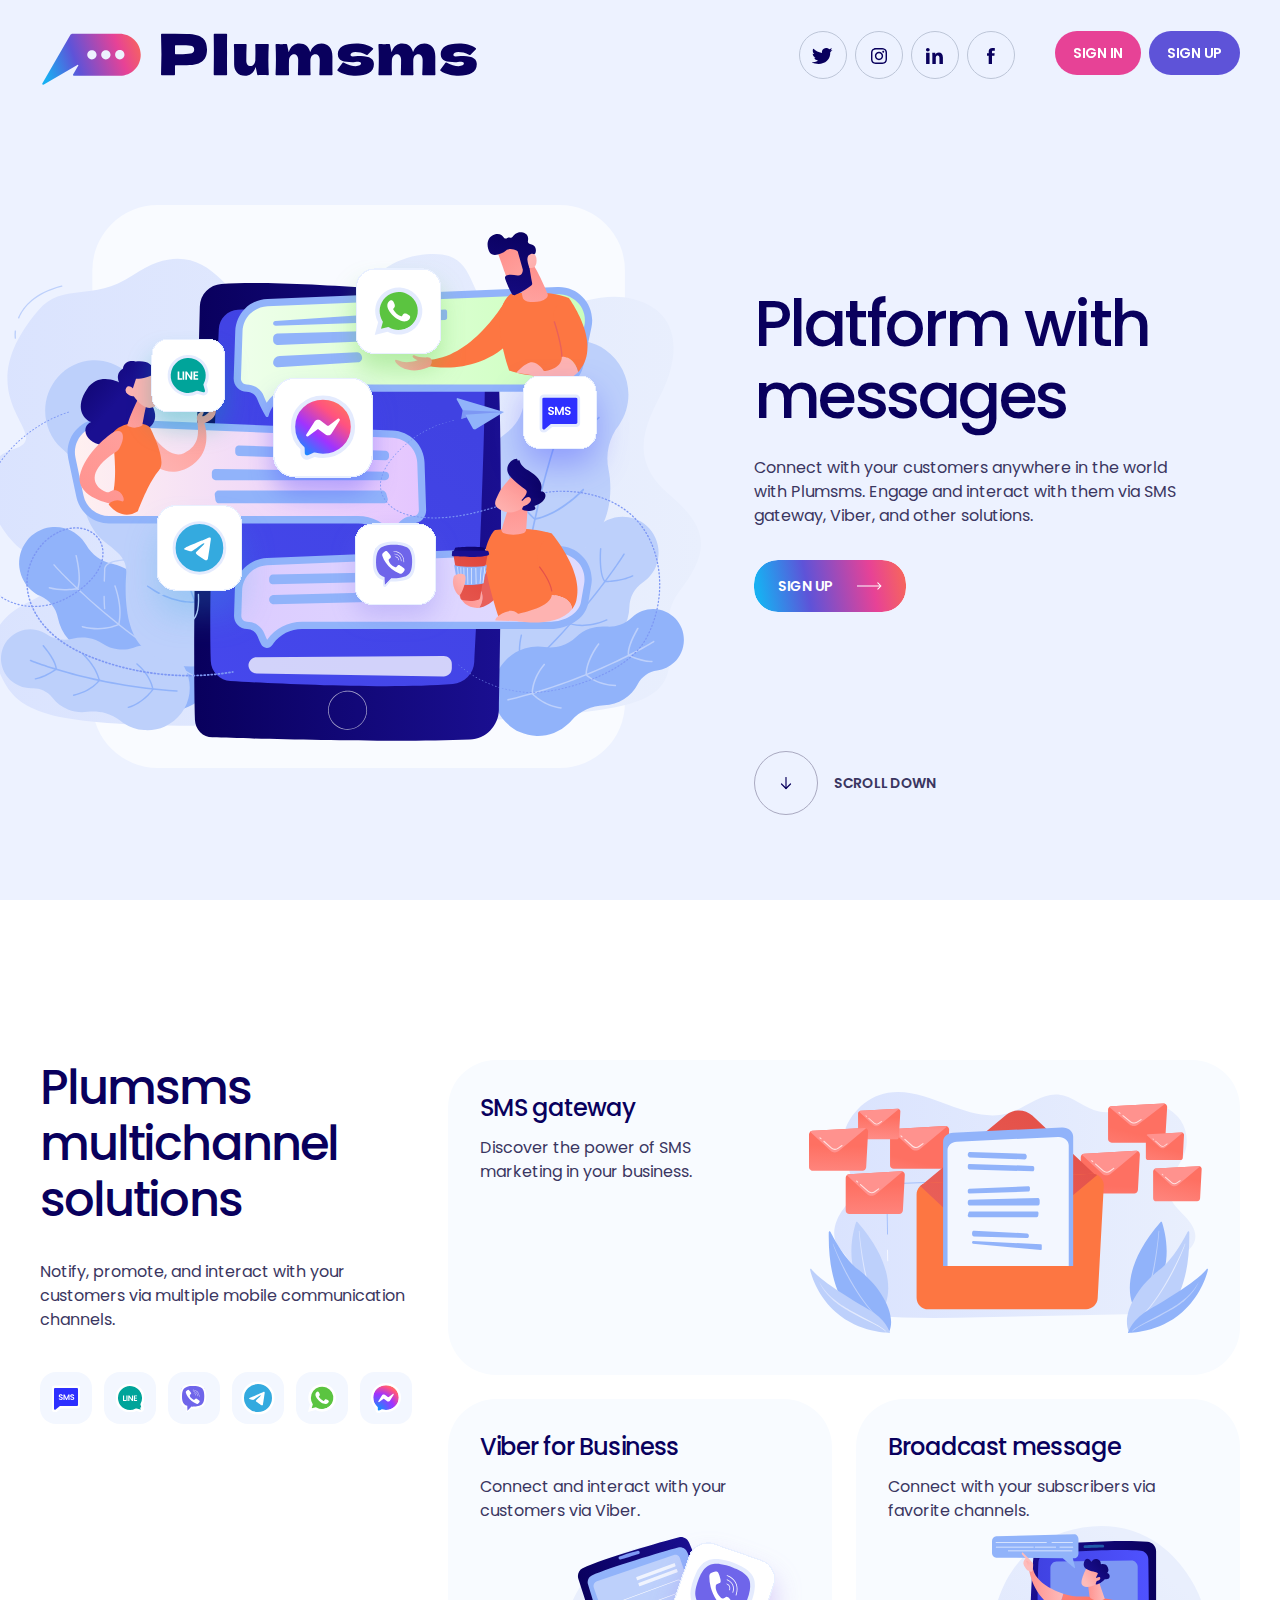
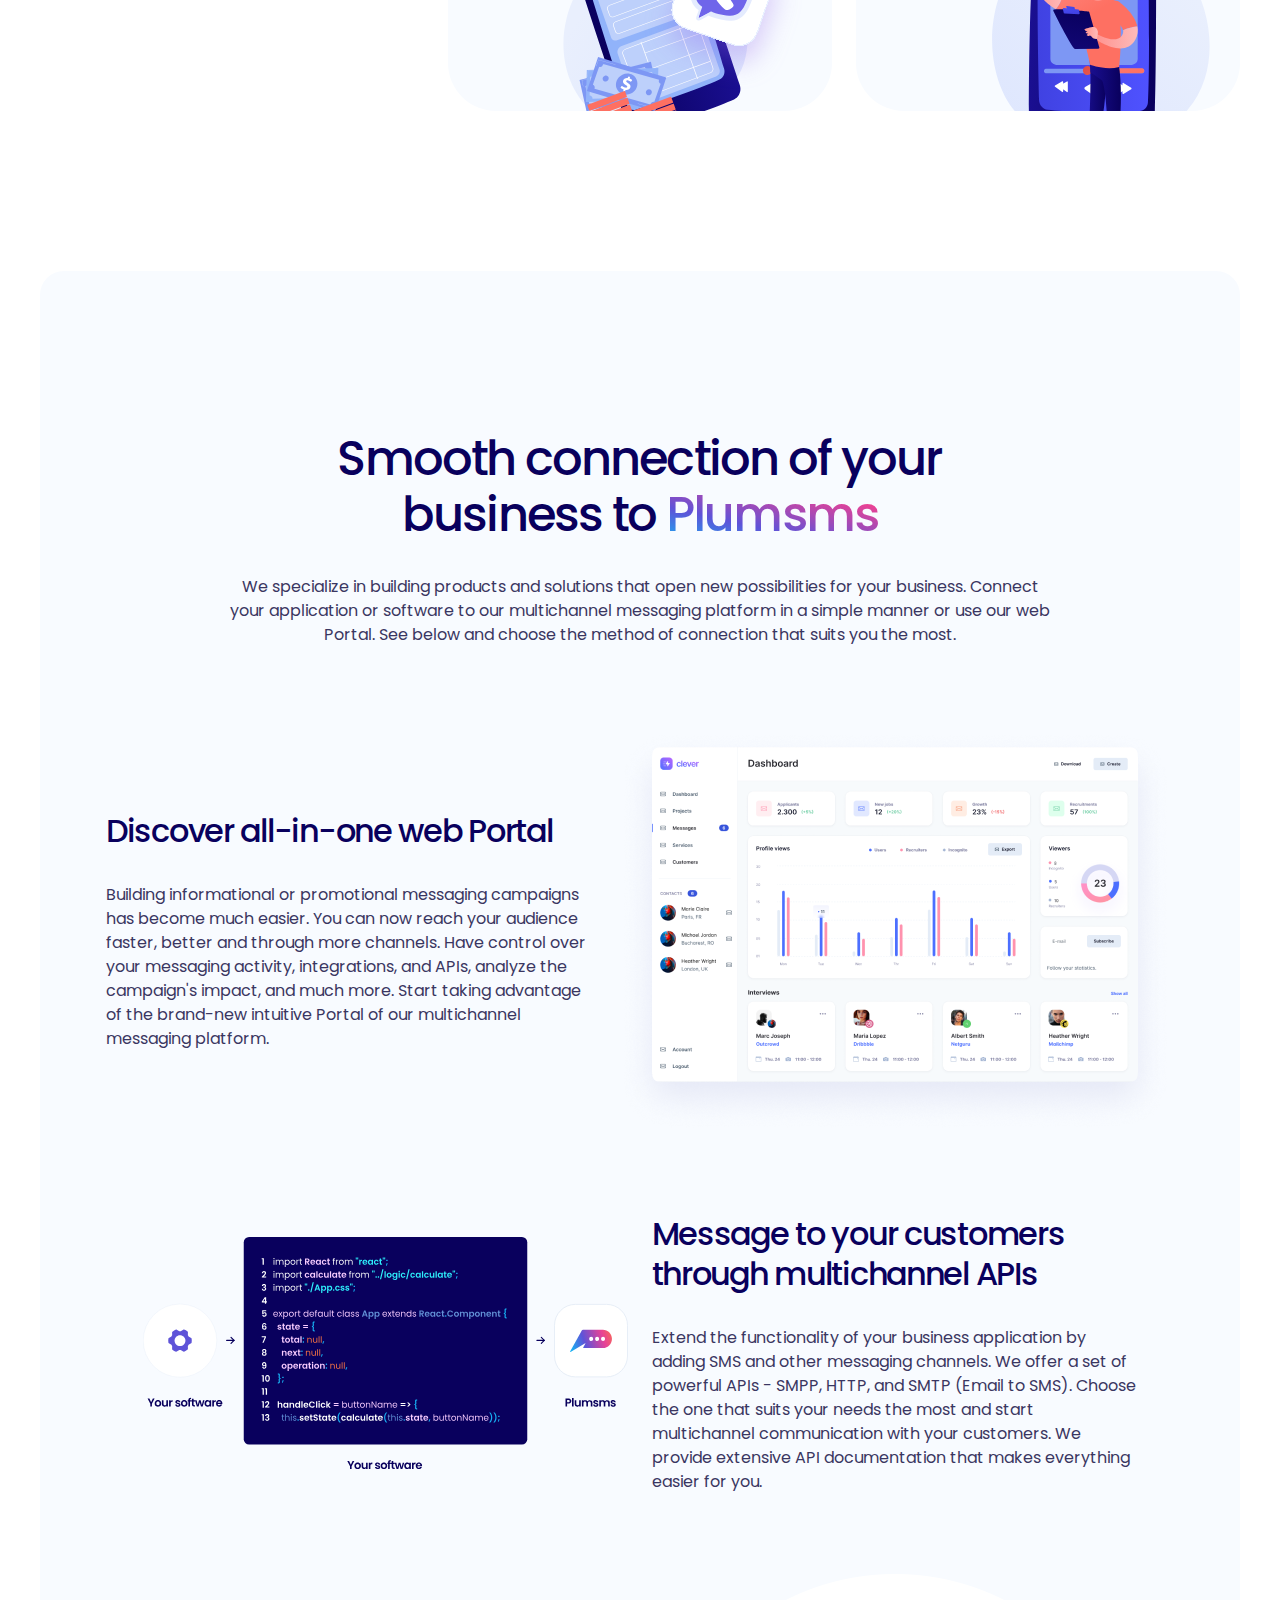
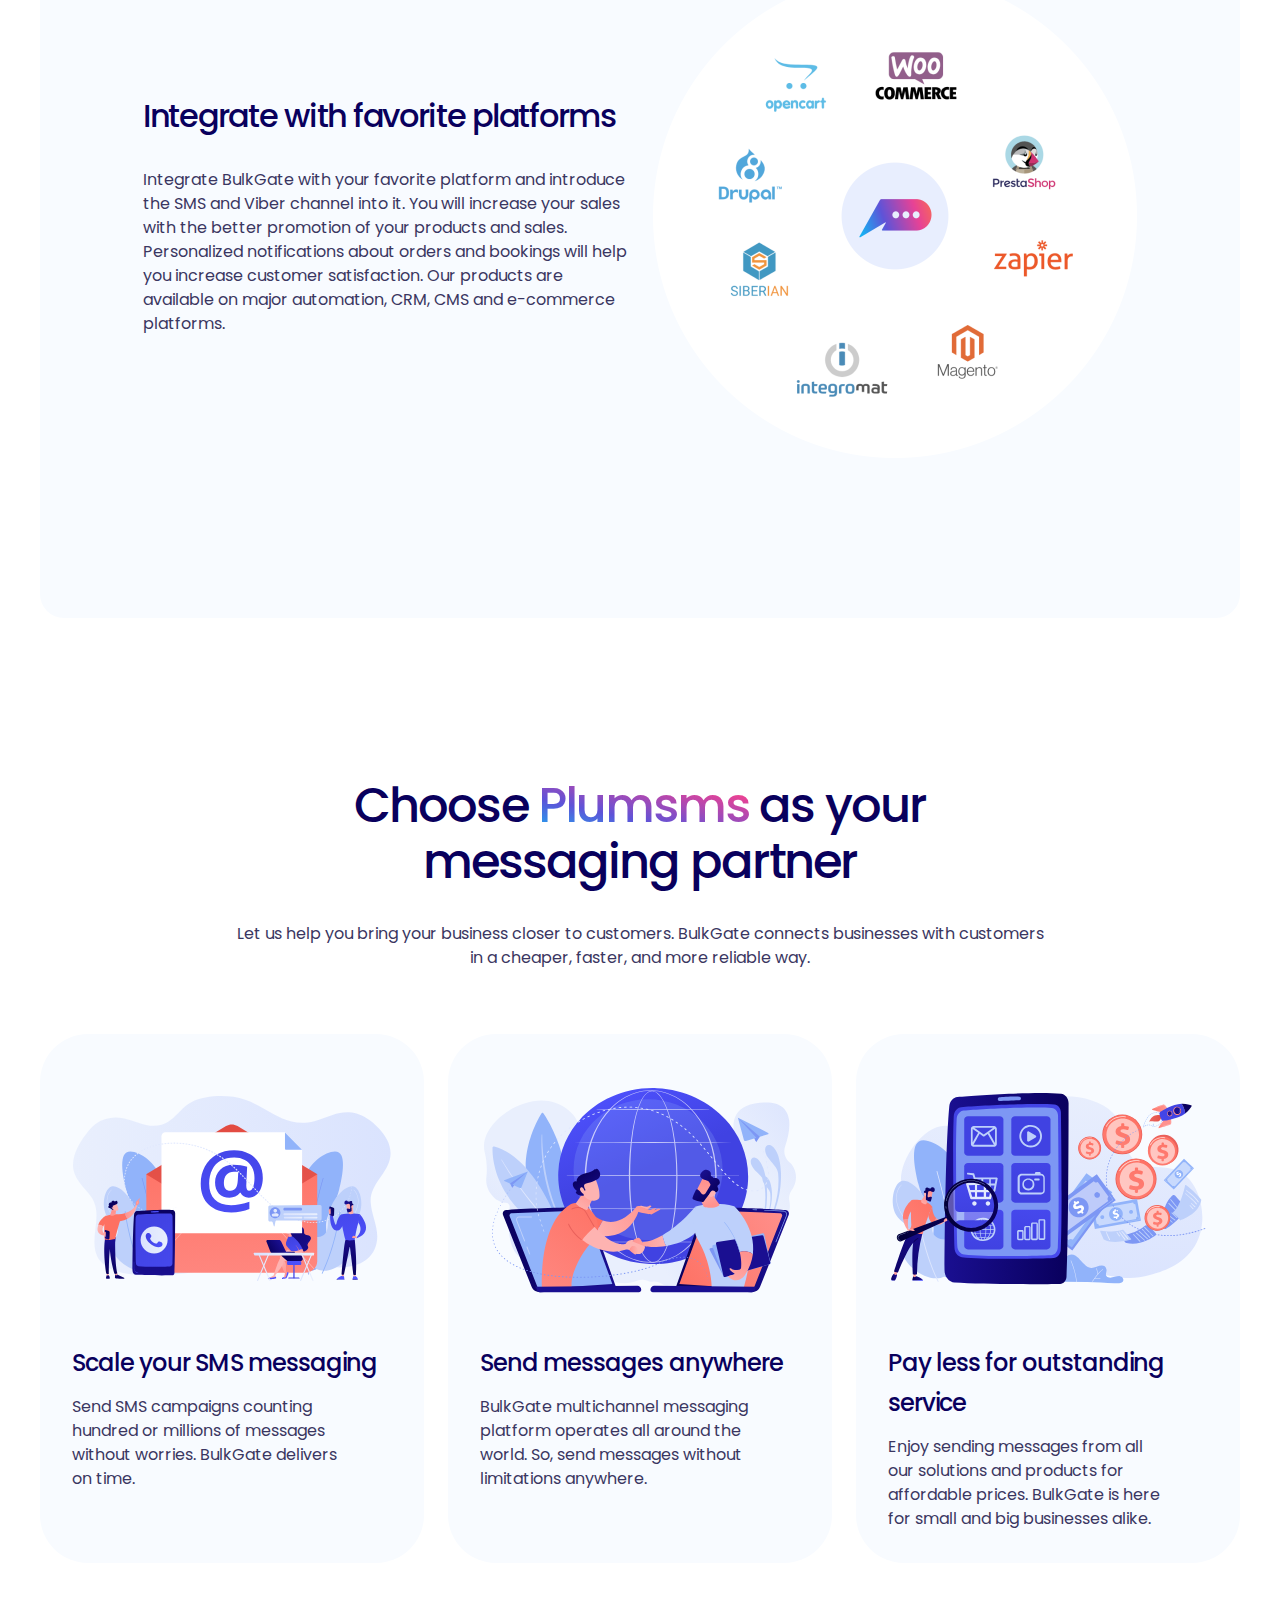
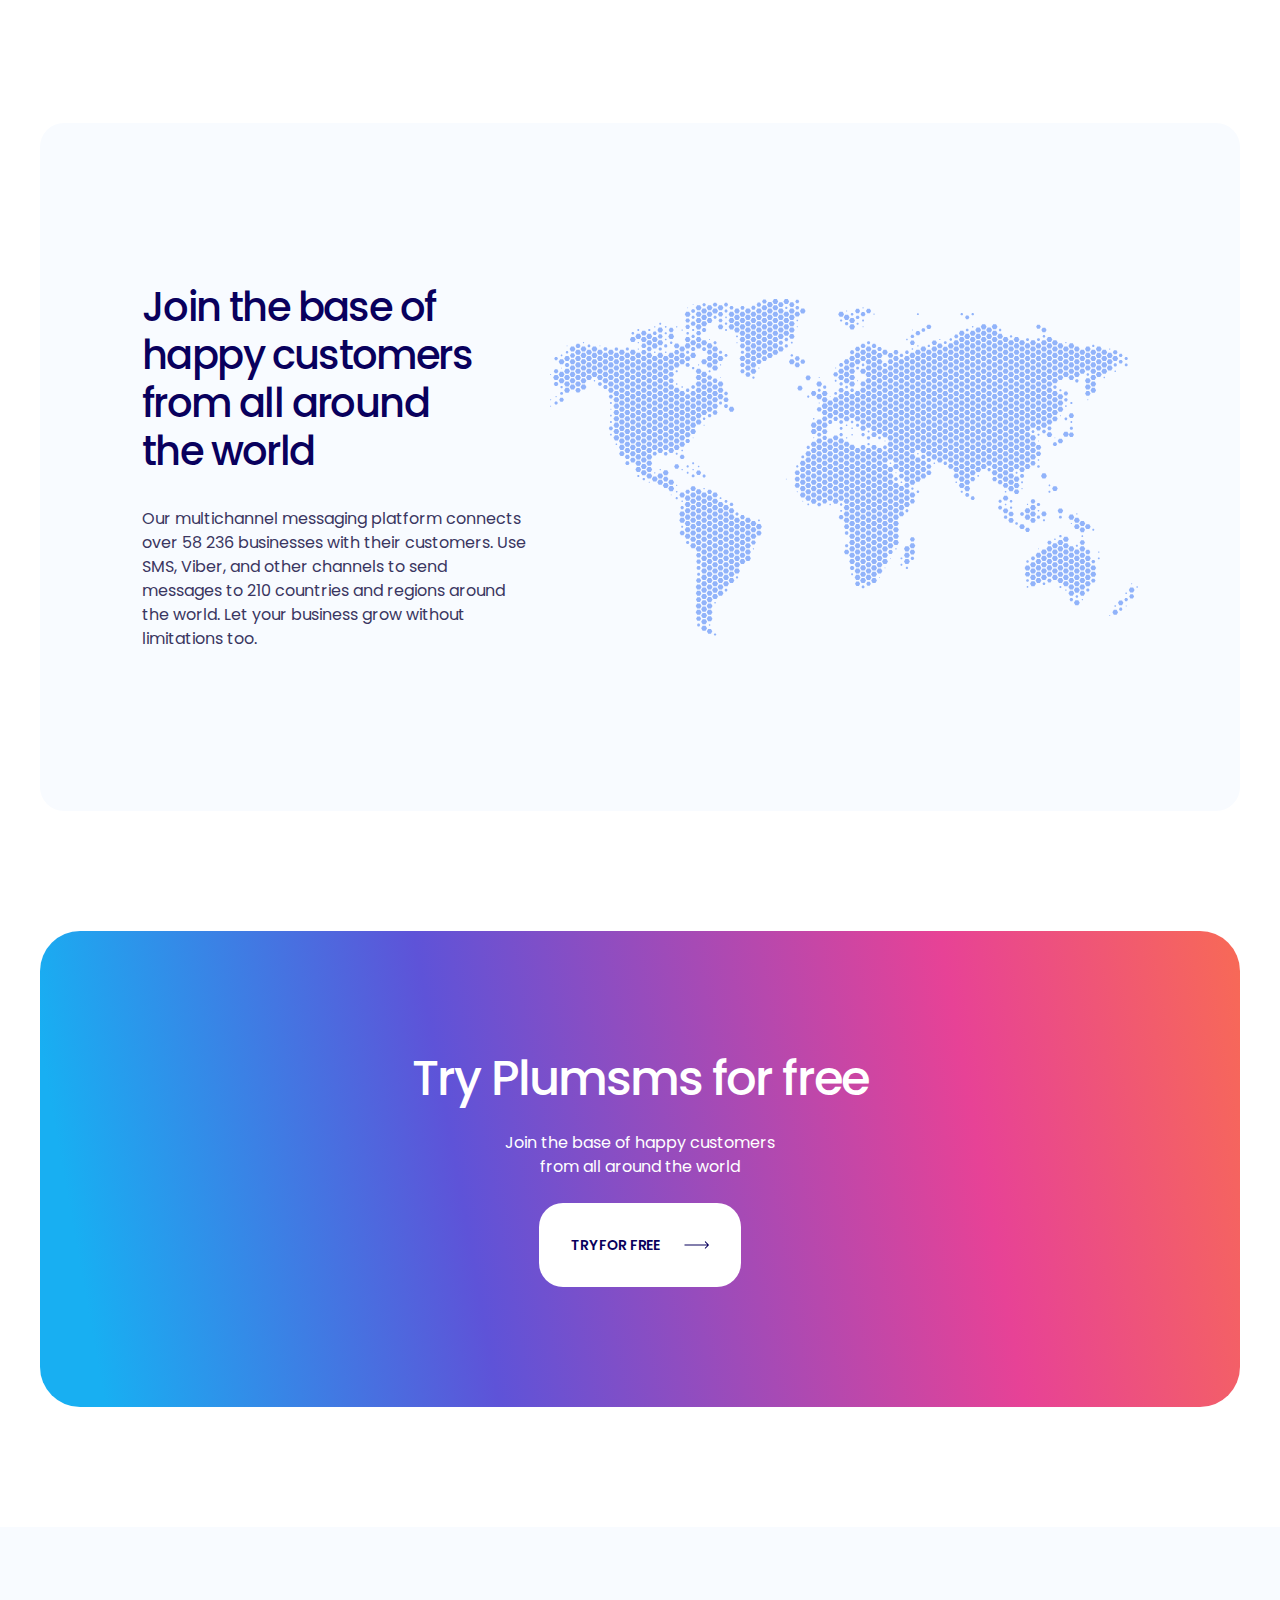
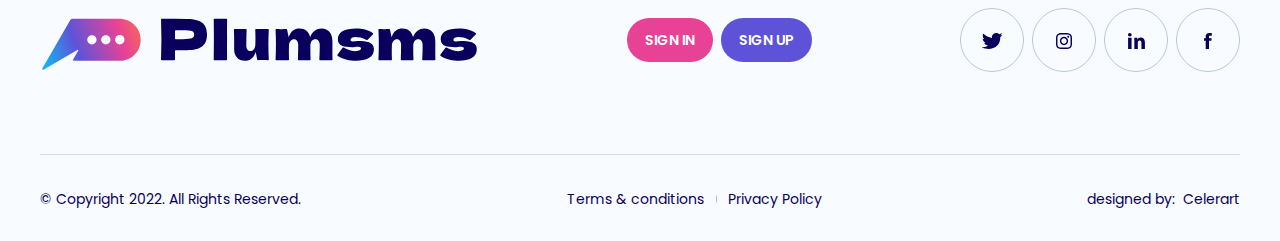
==== commit 79416248: "Updates" ====
--- a/index.html
+++ b/index.html
@@ -14,7 +14,7 @@
 <header class="header">
   <div class="container">
     <nav class="menu">
-      <a class="logo header-logo" href="index.html">
+      <a class="logo header-logo" href="#">
         <img src="images/logo.svg" alt="Logo">
       </a>
       <div class="menu__mobile">
--- a/css/style.min.css
+++ b/css/style.min.css
@@ -1,3 +1,3 @@
-@import url("https://fonts.googleapis.com/css2?family=Poppins:wght@400;500;600&display=swap");.header{position:fixed;left:0;right:0;top:22px;z-index:30;-webkit-transition:all 0.4s;-o-transition:all 0.4s;transition:all 0.4s}.header .logo{z-index:30}.header .menu{display:-webkit-box;display:-ms-flexbox;display:flex;-webkit-box-align:center;-ms-flex-align:center;align-items:center;-webkit-box-pack:justify;-ms-flex-pack:justify;justify-content:space-between}@media only screen and (max-width: 830px){.header{top:0;padding:10px 0}}.menu__mobile{display:-webkit-box;display:-ms-flexbox;display:flex}@media only screen and (max-width: 830px){.menu__mobile{position:absolute;left:0;top:0;z-index:25;display:-webkit-box;display:-ms-flexbox;display:flex;-webkit-box-orient:vertical;-webkit-box-direction:normal;-ms-flex-direction:column;flex-direction:column;-webkit-box-align:center;-ms-flex-align:center;align-items:center;-webkit-box-pack:center;-ms-flex-pack:center;justify-content:center;padding-bottom:20vh;width:100%;height:120vh;background-color:#edf2ff;-webkit-transform:translateX(200%);-ms-transform:translateX(200%);transform:translateX(200%);-webkit-transition:all 0.4s;-o-transition:all 0.4s;transition:all 0.4s}.menu__mobile .menu__social{margin-right:0;margin-bottom:32px}.menu__mobile .menu__social li a{width:64px;height:64px}.menu__mobile .menu__social li+li{margin-left:16px}}@media only screen and (max-width: 830px) and (max-width: 520px){.menu__mobile .menu__social li+li{margin-left:8px}}@media only screen and (max-width: 830px){.menu__mobile .menu__social-slime{height:128px !important}.menu__mobile .menu__social-block{width:64px !important;height:64px !important}}.menu__mobile--active{-webkit-transform:translateY(0);-ms-transform:translateY(0);transform:translateY(0)}.burger{position:relative;z-index:30;display:none;padding:0;width:48px;height:48px;border:none;background-color:transparent;cursor:pointer}.burger img{position:absolute;left:0;top:0;-webkit-transition:all 0.2s;-o-transition:all 0.2s;transition:all 0.2s}.burger img:first-of-type{visibility:visible;opacity:1}.burger img:last-of-type{visibility:hidden;opacity:0}@media only screen and (max-width: 830px){.burger{display:block}}.burger--active img:first-of-type{visibility:hidden;opacity:0}.burger--active img:last-of-type{visibility:visible;opacity:1}@media only screen and (max-width: 1180px){.header-logo{max-width:350px}}@media only screen and (max-width: 999px){.header-logo{max-width:300px}}@media only screen and (max-width: 520px){.header-logo{max-width:225px}}.header--active{top:0;padding:10px 0;background-color:rgba(248,251,255,0.9)}.header--active .menu__social-block{background-color:#edf2ff !important}.menu__control{display:-webkit-box;display:-ms-flexbox;display:flex}.menu__social{display:-webkit-box;display:-ms-flexbox;display:flex;margin-right:40px}.menu__social li a{display:-webkit-box;display:-ms-flexbox;display:flex;-webkit-box-align:center;-ms-flex-align:center;align-items:center;-webkit-box-pack:center;-ms-flex-pack:center;justify-content:center;width:48px;height:48px;overflow:hidden;border:1px solid #bcc5d7;border-radius:50%}.menu__social li a .menu__social-slime{margin-top:auto;height:96px;-webkit-transform:translateY(0);-ms-transform:translateY(0);transform:translateY(0);-webkit-transition:all 0.4s;-o-transition:all 0.4s;transition:all 0.4s}.menu__social li a .menu__social-block{display:-webkit-box;display:-ms-flexbox;display:flex;-webkit-box-align:center;-ms-flex-align:center;align-items:center;-webkit-box-pack:center;-ms-flex-pack:center;justify-content:center;width:48px;height:48px;background-color:transparent;-webkit-transition:all 0.4s;-o-transition:all 0.4s;transition:all 0.4s}.menu__social li a:hover .menu__social-slime{-webkit-transform:translateY(-50%);-ms-transform:translateY(-50%);transform:translateY(-50%)}.menu__social li+li{margin-left:8px}.footer{padding-top:80px;background-color:#f8fbff}@media only screen and (max-width: 1180px){.footer .footer-logo{max-width:350px}}@media only screen and (max-width: 999px){.footer .footer-logo{max-width:300px}}@media only screen and (max-width: 890px){.footer .footer-logo{max-width:200px}}@media only screen and (max-width: 820px){.footer .footer-logo{margin-bottom:39px;max-width:100%}}@media only screen and (max-width: 820px){.footer .menu__control{margin-bottom:41px}}.footer .menu__social-block{background-color:transparent !important}.footer__main{display:-webkit-box;display:-ms-flexbox;display:flex;-webkit-box-align:center;-ms-flex-align:center;align-items:center;-webkit-box-pack:justify;-ms-flex-pack:justify;justify-content:space-between;padding-bottom:82px;border-bottom:1px solid rgba(9,0,93,0.12)}@media only screen and (max-width: 999px){.footer__main{padding-bottom:50px}}@media only screen and (max-width: 820px){.footer__main{-webkit-box-orient:vertical;-webkit-box-direction:normal;-ms-flex-direction:column;flex-direction:column;padding-bottom:31px}}.footer__social{margin-right:0;margin-left:0}.footer__social .menu__social-slime{height:128px !important}.footer__social .menu__social-block{width:64px !important;height:64px !important}.footer__social li a{width:64px;height:64px}.footer__copy{display:-webkit-box;display:-ms-flexbox;display:flex;-webkit-box-align:center;-ms-flex-align:center;align-items:center;-webkit-box-pack:justify;-ms-flex-pack:justify;justify-content:space-between;padding:34px 0 32px}.footer__copy p{font-size:14px;line-height:20px;color:#09005d}@media only screen and (max-width: 820px){.footer__copy p{margin-bottom:24px}}.footer__copy a{display:block;font-size:14px;line-height:20px;text-decoration:none;color:#09005d}.footer__copy a span{width:calc(100%);font-size:14px;line-height:20px;color:#09005d;background-image:-o-linear-gradient(transparent calc(100% - 1px), #5e53d8 1px);background-image:linear-gradient(transparent calc(100% - 1px), #5e53d8 1px);background-size:0 93%;background-repeat:no-repeat;-webkit-transition:all 0.4s;-o-transition:all 0.4s;transition:all 0.4s}.footer__copy a:hover span{color:#5e53d8;background-size:100% 93%}.footer__copy ul{display:-webkit-box;display:-ms-flexbox;display:flex}.footer__copy ul li+li{position:relative;margin-left:24px}.footer__copy ul li+li::after{content:"";position:absolute;left:-12px;top:50%;width:1px;height:7px;background-color:rgba(9,0,93,0.25);-webkit-transform:translateY(-50%);-ms-transform:translateY(-50%);transform:translateY(-50%)}@media only screen and (max-width: 820px){.footer__copy ul{margin-bottom:24px}}@media only screen and (max-width: 820px){.footer__copy{-webkit-box-orient:vertical;-webkit-box-direction:normal;-ms-flex-direction:column;flex-direction:column}}.footer__copy-designed{display:-webkit-box;display:-ms-flexbox;display:flex}.footer__copy-designed p{margin:0 !important}.footer__copy-designed a{margin-left:8px;font-size:14px;line-height:20px;color:#09005d}@media only screen and (max-width: 999px){.footer{padding-top:68px}}@media only screen and (max-width: 750px){.footer{padding-top:56px}}html{-webkit-box-sizing:border-box;box-sizing:border-box}*,*::after,*::before{-webkit-box-sizing:inherit;box-sizing:inherit}ul,ol{padding:0}body,h1,h2,h3,h4,h5,h6,p,ul,ol,li,figure,figcaption,blockquote,dl,dd{margin:0}ul{list-style:none}img{display:block;max-width:100%}a{display:block;text-decoration:none;color:inherit}input,button,textarea,select{font:inherit}body{position:relative;overflow-y:scroll;font-family:"Poppins", sans-serif;font-weight:400;font-size:16px;line-height:24px;color:#3a3661;background-color:#fff;cursor:default}.container{margin:0 auto;padding:0 20px;max-width:1240px}h2{font-weight:500;font-size:48px;line-height:56px;letter-spacing:-0.04em;color:#09005d}h2 span{-webkit-text-fill-color:transparent;text-fill-color:transparent;background-image:-o-linear-gradient(77.27deg, #18aff2 5.08%, #5e53d8 35.73%, #e74296 76.59%, #fd7642 107.24%);background-image:linear-gradient(12.73deg, #18aff2 5.08%, #5e53d8 35.73%, #e74296 76.59%, #fd7642 107.24%);-webkit-background-clip:text;background-clip:text}@media only screen and (max-width: 999px){h2{font-size:40px;line-height:48px}}@media only screen and (max-width: 750px){h2{font-size:32px;line-height:40px}}.rv-button{position:relative;display:-webkit-box;display:-ms-flexbox;display:flex;-webkit-box-align:center;-ms-flex-align:center;align-items:center;-webkit-box-pack:center;-ms-flex-pack:center;justify-content:center;margin:0;padding:0 32px;width:-webkit-fit-content;width:-moz-fit-content;width:fit-content;height:84px;overflow:hidden;border:none;border-radius:24px;background-color:#fff;cursor:pointer}.rv-button__try{background-color:#fff;-webkit-transition:all 0.4s;-o-transition:all 0.4s;transition:all 0.4s}.rv-button__try .rv-button__slime-wrapper{margin-top:auto;height:168px;-webkit-transform:translateY(0);-ms-transform:translateY(0);transform:translateY(0);-webkit-transition:all 0.4s;-o-transition:all 0.4s;transition:all 0.4s}.rv-button__try .rv-button__slime{display:-webkit-box;display:-ms-flexbox;display:flex;-webkit-box-align:center;-ms-flex-align:center;align-items:center;-webkit-box-pack:center;-ms-flex-pack:center;justify-content:center;height:84px}.rv-button__try:hover{background-color:#f8fbff}.rv-button__try:hover .rv-button__slime-wrapper{-webkit-transform:translateY(-50%);-ms-transform:translateY(-50%);transform:translateY(-50%)}.rv-button__hero{position:relative;z-index:2;padding:0 24px;height:52px;min-height:52px;-webkit-transition:all 0.4s;-o-transition:all 0.4s;transition:all 0.4s}.rv-button__hero::after,.rv-button__hero::before{content:"";position:absolute;left:0;top:0;z-index:-1;width:100%;height:52px;border-radius:24px;background-image:-o-linear-gradient(10.27deg, #18aff2 5.08%, #5e53d8 35.73%, #e74296 76.59%, #fd7642 107.24%);background-image:linear-gradient(79.73deg, #18aff2 5.08%, #5e53d8 35.73%, #e74296 76.59%, #fd7642 107.24%);-webkit-transition:all 0.4s;-o-transition:all 0.4s;transition:all 0.4s}.rv-button__hero::before{opacity:0;background-image:-o-linear-gradient(10.27deg, #18f2f2 5.08%, #8176ff 39.13%, #ff6db8 73.19%, #ff946a 107.24%);background-image:linear-gradient(79.73deg, #18f2f2 5.08%, #8176ff 39.13%, #ff6db8 73.19%, #ff946a 107.24%)}.rv-button__hero span{color:#fff !important}.rv-button__hero .rv-button__slime-wrapper{margin-top:auto;height:104px;-webkit-transform:translateY(0);-ms-transform:translateY(0);transform:translateY(0);-webkit-transition:all 0.4s;-o-transition:all 0.4s;transition:all 0.4s}.rv-button__hero .rv-button__slime{display:-webkit-box;display:-ms-flexbox;display:flex;-webkit-box-align:center;-ms-flex-align:center;align-items:center;-webkit-box-pack:center;-ms-flex-pack:center;justify-content:center;height:52px}.rv-button__hero:hover::before{opacity:1}.rv-button__hero:hover::after{opacity:0}.rv-button__hero:hover .rv-button__slime-wrapper{-webkit-transform:translateY(-50%);-ms-transform:translateY(-50%);transform:translateY(-50%)}.rv-button img{display:block}.rv-button span{display:block;margin-right:24px;font-weight:600;font-size:14px;line-height:20px;letter-spacing:-0.02em;text-transform:uppercase;color:#09005d}.rv-button__blue{margin-left:8px !important;background-color:#5e53d8 !important}.rv-button__blue:hover{background-color:#4a41af !important}.rv-button__red,.rv-button__blue{padding:0 18px;height:44px;border-radius:40px;background-color:#e74296;-webkit-transition:all 0.4s;-o-transition:all 0.4s;transition:all 0.4s}.rv-button__red .rv-button__slime,.rv-button__blue .rv-button__slime{margin-top:auto;height:88px;-webkit-transform:translateY(0);-ms-transform:translateY(0);transform:translateY(0);-webkit-transition:all 0.4s;-o-transition:all 0.4s;transition:all 0.4s}.rv-button__red span,.rv-button__blue span{display:-webkit-box;display:-ms-flexbox;display:flex;-webkit-box-align:center;-ms-flex-align:center;align-items:center;-webkit-box-pack:center;-ms-flex-pack:center;justify-content:center;margin:0;height:44px;text-align:center;color:#fff !important}.rv-button__red:hover,.rv-button__blue:hover{background-color:#c52f7b}.rv-button__red:hover .rv-button__slime,.rv-button__blue:hover .rv-button__slime{-webkit-transform:translateY(-50%);-ms-transform:translateY(-50%);transform:translateY(-50%)}.rv-wrap{z-index:-1;display:none}.rv-wrap img{margin:0 auto;width:80%}@media only screen and (max-width: 520px){.rv-wrap img{width:100%}}@media only screen and (max-width: 750px){.rv-wrap{display:block}}.hero{position:relative;z-index:2;background-color:#edf2ff}.hero::before{content:"";position:absolute;left:-5%;top:12%;z-index:-1;width:55%;height:100%;background-image:url("../images/hero.svg");background-position:center center;background-size:contain;background-repeat:no-repeat}@media only screen and (max-width: 750px){.hero::before{display:none}}.hero__scroll{position:absolute;left:0;bottom:85px;display:-webkit-box;display:-ms-flexbox;display:flex;-webkit-box-align:center;-ms-flex-align:center;align-items:center;padding-left:80px;height:64px;overflow:hidden}.hero__scroll::after{content:"";position:absolute;left:0;top:0;width:64px;height:64px;border:1px solid #a9a9c0;border-radius:50%;background-color:transparent}.hero__scroll .hero__scroll-box{display:-webkit-box;display:-ms-flexbox;display:flex;-webkit-box-align:center;-ms-flex-align:center;align-items:center;-webkit-box-pack:center;-ms-flex-pack:center;justify-content:center;margin-right:40px;margin-left:-56px}.hero__scroll .hero__scroll-wrapper{margin-top:auto;height:128px;-webkit-transform:translateY(0);-ms-transform:translateY(0);transform:translateY(0);-webkit-transition:all 0.4s;-o-transition:all 0.4s;transition:all 0.4s}.hero__scroll .hero__scroll-slime{display:-webkit-box;display:-ms-flexbox;display:flex;-webkit-box-align:center;-ms-flex-align:center;align-items:center;height:64px}@media only screen and (max-width: 750px){.hero__scroll .hero__scroll-slime span{font-weight:500;letter-spacing:0}}.hero__scroll span{display:block;font-weight:600;font-size:14px;line-height:20px;letter-spacing:-0.02em;text-transform:uppercase;color:#3a3661}.hero__scroll:hover .hero__scroll-wrapper{-webkit-transform:translateY(-50%);-ms-transform:translateY(-50%);transform:translateY(-50%)}@media only screen and (max-width: 750px){.hero__scroll{bottom:35px}}.hero__wrapper{display:-webkit-box;display:-ms-flexbox;display:flex;-webkit-box-align:center;-ms-flex-align:center;align-items:center;-webkit-box-pack:end;-ms-flex-pack:end;justify-content:flex-end;min-height:100vh}.hero__content{position:relative;display:-webkit-box;display:-ms-flexbox;display:flex;-webkit-box-orient:vertical;-webkit-box-direction:normal;-ms-flex-direction:column;flex-direction:column;-webkit-box-pack:center;-ms-flex-pack:center;justify-content:center;width:100%;height:100vh;max-width:486px}.hero__content h1{margin-bottom:24px;max-width:486px;font-weight:500;font-size:64px;line-height:72px;letter-spacing:-0.04em;color:#09005d}@media only screen and (max-width: 999px){.hero__content h1{font-size:54px;line-height:62px}}@media only screen and (max-width: 750px){.hero__content h1{margin-bottom:16px;max-width:100%;font-size:40px;line-height:48px}}.hero__content p{margin-bottom:32px;max-width:431px}@media only screen and (max-width: 750px){.hero__content p{margin-bottom:16px;max-width:100%}}@media only screen and (max-width: 999px){.hero__content{max-width:400px}}@media only screen and (max-width: 840px){.hero__content{max-width:350px}}@media only screen and (max-width: 750px){.hero__content{-webkit-box-pack:start;-ms-flex-pack:start;justify-content:flex-start;padding-top:90px;max-width:100%}}.partner{margin:160px 0}.partner h2{margin:0 auto 32px;max-width:622px;text-align:center}@media only screen and (max-width: 1180px){.partner h2{margin:0 auto 28px}}@media only screen and (max-width: 999px){.partner h2{margin:0 auto 24px}}.partner p{margin:0 auto 64px;max-width:821px;text-align:center}@media only screen and (max-width: 1180px){.partner p{margin:0 auto 50px}}@media only screen and (max-width: 999px){.partner p{margin:0 auto 40px}}.partner ul{display:-ms-grid;display:grid;grid-gap:0 24px;-ms-grid-columns:1fr 1fr 1fr;grid-template-columns:1fr 1fr 1fr}.partner ul li{padding:32px;border-radius:48px;background-color:#f8fbff}.partner ul li img{margin-bottom:32px;width:100%;-o-object-fit:contain;object-fit:contain}@media only screen and (max-width: 999px){.partner ul li img{margin-bottom:24px}}@media only screen and (max-width: 900px){.partner ul li img{margin:0 auto 24px;max-width:400px}}.partner ul li h4{margin-bottom:12px;font-weight:500;font-size:24px;line-height:40px;letter-spacing:-0.04em;color:#09005d}@media only screen and (max-width: 1180px){.partner ul li h4{font-size:20px;line-height:28px}}@media only screen and (max-width: 999px){.partner ul li h4{font-size:18px;line-height:26px}}.partner ul li p{margin:0;max-width:279px;text-align:left}@media only screen and (max-width: 900px){.partner ul li p{max-width:100%}}@media only screen and (max-width: 1180px){.partner ul li{padding:24px}}@media only screen and (max-width: 900px){.partner ul{grid-gap:24px 0;-ms-grid-columns:1fr;grid-template-columns:1fr}}@media only screen and (max-width: 1180px){.partner{margin:120px 0}}@media only screen and (max-width: 999px){.partner{margin:90px 0}}@media only screen and (max-width: 750px){.partner{margin:64px 0}}.base{margin:160px 0 120px}.base__wrapper{display:-webkit-box;display:-ms-flexbox;display:flex;-webkit-box-align:center;-ms-flex-align:center;align-items:center;-webkit-box-pack:center;-ms-flex-pack:center;justify-content:center;padding:160px 20px;border-radius:24px;background-color:#f8fbff}@media only screen and (max-width: 1180px){.base__wrapper{padding:120px 20px}}@media only screen and (max-width: 999px){.base__wrapper{padding:90px 20px}}@media only screen and (max-width: 800px){.base__wrapper{-webkit-box-orient:vertical;-webkit-box-direction:normal;-ms-flex-direction:column;flex-direction:column}}@media only screen and (max-width: 750px){.base__wrapper{padding:64px 20px}}.base__content{margin-right:24px;max-width:384px}@media only screen and (max-width: 850px){.base__content{margin-right:15px;max-width:340px}}@media only screen and (max-width: 800px){.base__content{margin-right:0;margin-bottom:24px;max-width:100%}}.base h2{margin-bottom:32px;max-width:350px;font-size:40px;line-height:48px}@media only screen and (max-width: 999px){.base h2{margin-bottom:24px;max-width:100%;font-size:34px;line-height:42px}}@media only screen and (max-width: 750px){.base h2{margin-bottom:16px;font-size:28px;line-height:36px}}@media only screen and (max-width: 1180px){.base{margin:120px 0}}@media only screen and (max-width: 999px){.base{margin:90px 0}}@media only screen and (max-width: 750px){.base{margin:64px 0}}.try{margin:120px 0}.try__wrapper{display:-webkit-box;display:-ms-flexbox;display:flex;-webkit-box-orient:vertical;-webkit-box-direction:normal;-ms-flex-direction:column;flex-direction:column;-webkit-box-align:center;-ms-flex-align:center;align-items:center;-webkit-box-pack:center;-ms-flex-pack:center;justify-content:center;padding:120px 0;border-radius:40px;background-image:-o-linear-gradient(10.27deg, #18aff2 5.08%, #5e53d8 35.73%, #e74296 76.59%, #fd7642 107.24%);background-image:linear-gradient(79.73deg, #18aff2 5.08%, #5e53d8 35.73%, #e74296 76.59%, #fd7642 107.24%)}@media only screen and (max-width: 999px){.try__wrapper{padding:96px 20px}}.try h2{margin-bottom:24px;text-align:center;color:#fff}@media only screen and (max-width: 750px){.try h2{margin-bottom:16px}}.try p{margin-bottom:24px;max-width:296px;text-align:center;color:#fff}@media only screen and (max-width: 750px){.try p{margin-bottom:16px}}@media only screen and (max-width: 999px){.try{margin:90px 0}}@media only screen and (max-width: 750px){.try{margin:64px 0}}.solutions{margin:0 0 160px;padding-top:160px}.solutions__wrapper{display:-webkit-box;display:-ms-flexbox;display:flex;-webkit-box-pack:justify;-ms-flex-pack:justify;justify-content:space-between}@media only screen and (max-width: 999px){.solutions__wrapper{-webkit-box-orient:vertical;-webkit-box-direction:normal;-ms-flex-direction:column;flex-direction:column}}.solutions__info{margin-right:36px;width:100%;max-width:372px}.solutions__info h2{margin-bottom:32px}@media only screen and (max-width: 1180px){.solutions__info h2{margin-bottom:28px}}@media only screen and (max-width: 999px){.solutions__info h2{margin-bottom:24px}}.solutions__info ul{display:-webkit-box;display:-ms-flexbox;display:flex;margin-top:40px;height:-webkit-fit-content;height:-moz-fit-content;height:fit-content}.solutions__info ul li{margin-bottom:12px}.solutions__info ul li:not(:last-child){margin-right:12px}@media only screen and (max-width: 750px){.solutions__info ul li:not(:last-child){margin-right:8px}}@media only screen and (max-width: 520px){.solutions__info ul li:not(:last-child){margin-right:4px}}.solutions__info ul li a{display:block;width:52px;height:52px}.solutions__info ul li a svg rect{-webkit-transition:all 0.4s;-o-transition:all 0.4s;transition:all 0.4s}.solutions__info ul li:nth-child(1) a:hover svg rect{fill:#2e30ff}.solutions__info ul li:nth-child(2) a:hover svg rect{fill:#00a49a}.solutions__info ul li:nth-child(3) a:hover svg rect{fill:#6f65ea}.solutions__info ul li:nth-child(4) a:hover svg rect{fill:#34aadf}.solutions__info ul li:nth-child(5) a:hover svg rect{fill:#5bc440}.solutions__info ul li:nth-child(6) a:hover svg rect{fill:#a033ff}@media only screen and (max-width: 1180px){.solutions__info ul{-ms-flex-wrap:wrap;flex-wrap:wrap}}@media only screen and (max-width: 999px){.solutions__info ul{margin-top:24px;margin-bottom:28px}}@media only screen and (max-width: 1180px){.solutions__info{margin-right:28px;max-width:300px}}@media only screen and (max-width: 999px){.solutions__info{margin-right:0;max-width:100%}}.solutions__inner{width:100%}.solutions__inner h4{margin-bottom:12px;font-weight:500;font-size:24px;line-height:32px;letter-spacing:-0.04em;color:#09005d}.solutions__big{display:-webkit-box;display:-ms-flexbox;display:flex;-webkit-box-pack:justify;-ms-flex-pack:justify;justify-content:space-between;margin-bottom:24px;padding:32px;width:100%;min-height:312px;border-radius:48px;background-color:#f8fbff}.solutions__big .solutions__big-img{display:-webkit-box;display:-ms-flexbox;display:flex;-webkit-box-align:center;-ms-flex-align:center;align-items:center;-webkit-box-pack:center;-ms-flex-pack:center;justify-content:center;min-height:165px}.solutions__big .solutions__big-img img{min-width:280px;min-height:165px}@media only screen and (max-width: 750px){.solutions__big .solutions__big-img img{min-width:220px}}@media only screen and (max-width: 750px){.solutions__big .solutions__big-img{margin-top:20px}}@media only screen and (max-width: 750px){.solutions__big{-webkit-box-orient:vertical;-webkit-box-direction:normal;-ms-flex-direction:column;flex-direction:column;min-height:335px}}.solutions__big-info{margin-right:20px;max-width:220px}.solutions__small-wrapper{display:-ms-grid;display:grid;grid-gap:0 24px;-ms-grid-columns:1fr 1fr;grid-template-columns:1fr 1fr}@media only screen and (max-width: 750px){.solutions__small-wrapper{grid-gap:24px 0;-ms-grid-columns:1fr;grid-template-columns:1fr}}.solutions__small{position:relative;z-index:2;padding:32px;min-height:312px;overflow:hidden;border-radius:48px;background-color:#f8fbff}.solutions__small img{position:absolute;right:30px;bottom:-48px;z-index:-1}@media only screen and (max-width: 1180px){.solutions__small img{right:0;bottom:-60px}}@media only screen and (max-width: 520px){.solutions__small img{right:-30px;bottom:-50px}}.solutions__small:last-child img{bottom:-66px}@media only screen and (max-width: 520px){.solutions__small:last-child img{bottom:-100px}}@media only screen and (max-width: 1180px){.solutions__small{min-height:380px}}@media only screen and (max-width: 999px){.solutions__small{min-height:335px}}@media only screen and (max-width: 1180px){.solutions{margin:0 0 120px;padding-top:120px}}@media only screen and (max-width: 999px){.solutions{margin:0 0 90px;padding-top:90px}}@media only screen and (max-width: 750px){.solutions{margin:0 0 64px}}.business{margin:160px 0}.business__wrapper{padding:160px 20px;border-radius:24px;background-color:#f8fbff}.business__wrapper h2{margin:0 auto 32px;max-width:696px;text-align:center}@media only screen and (max-width: 1180px){.business__wrapper{padding:120px 20px}}@media only screen and (max-width: 999px){.business__wrapper{padding:90px 20px}}@media only screen and (max-width: 750px){.business__wrapper{padding:64px 20px}}.business__text{margin:0 auto 80px;max-width:821px;text-align:center}@media only screen and (max-width: 1180px){.business__text{margin:0 auto 65px}}@media only screen and (max-width: 999px){.business__text{margin:0 auto 56px}}@media only screen and (max-width: 860px){.business .second-box{-webkit-box-orient:vertical;-webkit-box-direction:reverse;-ms-flex-direction:column-reverse;flex-direction:column-reverse}}.business__box{display:-webkit-box;display:-ms-flexbox;display:flex;-webkit-box-align:center;-ms-flex-align:center;align-items:center;-webkit-box-pack:center;-ms-flex-pack:center;justify-content:center}.business__box h3{margin-bottom:32px;font-weight:500;font-size:32px;line-height:40px;letter-spacing:-0.04em;color:#09005d}@media only screen and (max-width: 999px){.business__box h3{margin-bottom:24px;font-size:24px;line-height:32px}}.business__box:not(:last-child){margin-bottom:80px}@media only screen and (max-width: 999px){.business__box:not(:last-child){margin-bottom:56px}}.business__box:last-child img{width:100%;max-width:484px}@media only screen and (max-width: 1180px){.business__box:last-child img{max-width:400px}}@media only screen and (max-width: 860px){.business__box{-webkit-box-orient:vertical;-webkit-box-direction:normal;-ms-flex-direction:column;flex-direction:column}}.business .box-second{margin-right:0 !important;margin-left:24px}@media only screen and (max-width: 860px){.business .box-second{margin-left:0}}.business__box-info{margin-right:24px;width:100%;max-width:486px}@media only screen and (max-width: 860px){.business__box-info p{margin-bottom:24px}}@media only screen and (max-width: 1180px){.business__box-info{max-width:420px}}@media only screen and (max-width: 999px){.business__box-info{max-width:350px}}@media only screen and (max-width: 860px){.business__box-info{margin-right:0;max-width:100%}}@media only screen and (max-width: 1180px){.business{margin:120px 0}}@media only screen and (max-width: 999px){.business{margin:90px 0}}@media only screen and (max-width: 750px){.business{margin:64px 0}}.intro__img-wrap{width:100%;max-width:100%}@media only screen and (max-width: 750px){.intro__img-wrap{max-width:70%}}@media only screen and (max-width: 520px){.intro__img-wrap{max-width:90%}}.intro{display:-webkit-box;display:-ms-flexbox;display:flex;-webkit-box-align:center;-ms-flex-align:center;align-items:center;-webkit-box-pack:center;-ms-flex-pack:center;justify-content:center;padding:0 20px;width:100%;height:100vh;max-width:100%;max-height:100vh}.intro .intro__img{width:100%;max-width:100%}.intro h1{margin-right:41px;min-width:-webkit-fit-content;min-width:-moz-fit-content;min-width:fit-content;font-weight:500;font-size:72px;line-height:72px;letter-spacing:-0.04em;text-align:center;color:#09005d}@media only screen and (max-width: 1180px){.intro h1{margin-right:20px;font-size:60px;line-height:72px}}@media only screen and (max-width: 999px){.intro h1{font-size:40px;line-height:48px}}@media only screen and (max-width: 750px){.intro h1{margin-right:0;margin-bottom:20px}}.intro img{max-width:100%;-o-object-fit:contain;object-fit:contain}.intro .logo{position:absolute;left:0;right:0;top:22px;margin:0 auto;padding:0 20px}.intro .logo img{margin:0 auto}@media only screen and (max-width: 750px){.intro .logo{max-width:300px}}@media only screen and (max-width: 750px){.intro .logo{top:15px}}@media only screen and (max-width: 750px){.intro{-webkit-box-orient:vertical;-webkit-box-direction:normal;-ms-flex-direction:column;flex-direction:column;padding-top:50px}}.terms{padding:200px 0}.terms__title{margin-bottom:52px}@media only screen and (max-width: 999px){.terms__title{margin-bottom:42px}}@media only screen and (max-width: 750px){.terms__title{margin-bottom:32px}}.terms__wrapper{position:relative;display:-webkit-box;display:-ms-flexbox;display:flex;-webkit-box-pack:justify;-ms-flex-pack:justify;justify-content:space-between}@media only screen and (max-width: 750px){.terms__wrapper{-webkit-box-orient:vertical;-webkit-box-direction:normal;-ms-flex-direction:column;flex-direction:column}}.terms__nav{position:-webkit-sticky;position:sticky;top:10px;padding-top:20px;height:-webkit-fit-content;height:-moz-fit-content;height:fit-content}.terms__nav p{margin-bottom:12px;font-size:14px;line-height:22px}@media only screen and (max-width: 750px){.terms__nav p{color:#bcc5d7}}.terms__nav ul li a{font-weight:600;font-size:16px;line-height:24px;color:#09005d}.terms__nav ul li+li{margin-top:16px}@media only screen and (max-width: 750px){.terms__nav ul li+li{margin-top:24px}}@media only screen and (max-width: 750px){.terms__nav{position:relative;top:0;margin-bottom:30px}}.terms__main{width:100%;max-width:894px}.terms__main h2{margin-bottom:24px}.terms__main h2:first-of-type{padding-top:20px}.terms__main h2:not(:first-child){margin-top:56px;padding-top:56px;border-top:1px solid #bcc5d7}.terms__main h3{margin-top:56px;margin-bottom:24px;font-weight:500;font-size:32px;line-height:40px;letter-spacing:-0.04em;color:#09005d}.terms__main p:not(:last-child){margin-bottom:24px}@media only screen and (max-width: 1180px){.terms{padding:160px 0}}@media only screen and (max-width: 999px){.terms{padding:140px 0}}@media only screen and (max-width: 750px){.terms{padding:120px 0}}
+@import url("https://fonts.googleapis.com/css2?family=Poppins:wght@400;500;600&display=swap");.header{position:fixed;left:0;right:0;top:22px;z-index:30;-webkit-transition:all 0.4s;-o-transition:all 0.4s;transition:all 0.4s}.header .logo{z-index:30}.header .menu{display:-webkit-box;display:-ms-flexbox;display:flex;-webkit-box-align:center;-ms-flex-align:center;align-items:center;-webkit-box-pack:justify;-ms-flex-pack:justify;justify-content:space-between}@media only screen and (max-width: 830px){.header{top:0;padding:10px 0}}.menu__mobile{display:-webkit-box;display:-ms-flexbox;display:flex}@media only screen and (max-width: 830px){.menu__mobile{position:absolute;left:0;top:0;z-index:25;display:-webkit-box;display:-ms-flexbox;display:flex;-webkit-box-orient:vertical;-webkit-box-direction:normal;-ms-flex-direction:column;flex-direction:column;-webkit-box-align:center;-ms-flex-align:center;align-items:center;-webkit-box-pack:center;-ms-flex-pack:center;justify-content:center;padding-bottom:20vh;width:100%;height:120vh;background-color:#edf2ff;-webkit-transform:translateX(200%);-ms-transform:translateX(200%);transform:translateX(200%);-webkit-transition:all 0.4s;-o-transition:all 0.4s;transition:all 0.4s}.menu__mobile .menu__social{margin-right:0;margin-bottom:32px}.menu__mobile .menu__social li a{width:64px;height:64px}.menu__mobile .menu__social li+li{margin-left:16px}}@media only screen and (max-width: 830px) and (max-width: 520px){.menu__mobile .menu__social li+li{margin-left:8px}}@media only screen and (max-width: 830px){.menu__mobile .menu__social-slime{height:128px !important}.menu__mobile .menu__social-block{width:64px !important;height:64px !important}}.menu__mobile--active{-webkit-transform:translateY(0);-ms-transform:translateY(0);transform:translateY(0)}.burger{position:relative;z-index:30;display:none;padding:0;width:48px;height:48px;border:none;background-color:transparent;cursor:pointer}.burger img{position:absolute;left:0;top:0;-webkit-transition:all 0.2s;-o-transition:all 0.2s;transition:all 0.2s}.burger img:first-of-type{visibility:visible;opacity:1}.burger img:last-of-type{visibility:hidden;opacity:0}@media only screen and (max-width: 830px){.burger{display:block}}.burger--active img:first-of-type{visibility:hidden;opacity:0}.burger--active img:last-of-type{visibility:visible;opacity:1}@media only screen and (max-width: 1180px){.header-logo{max-width:350px}}@media only screen and (max-width: 999px){.header-logo{max-width:300px}}@media only screen and (max-width: 520px){.header-logo{max-width:225px}}.header--active{top:0;padding:10px 0;background-color:rgba(248,251,255,0.9)}.header--active .menu__social-block{background-color:#edf2ff !important}.menu__control{display:-webkit-box;display:-ms-flexbox;display:flex}.menu__social{display:-webkit-box;display:-ms-flexbox;display:flex;margin-right:40px}.menu__social li a{display:-webkit-box;display:-ms-flexbox;display:flex;-webkit-box-align:center;-ms-flex-align:center;align-items:center;-webkit-box-pack:center;-ms-flex-pack:center;justify-content:center;width:48px;height:48px;overflow:hidden;border:1px solid #bcc5d7;border-radius:50%}.menu__social li a .menu__social-slime{margin-top:auto;height:96px;-webkit-transform:translateY(0);-ms-transform:translateY(0);transform:translateY(0);-webkit-transition:all 0.4s;-o-transition:all 0.4s;transition:all 0.4s}.menu__social li a .menu__social-block{display:-webkit-box;display:-ms-flexbox;display:flex;-webkit-box-align:center;-ms-flex-align:center;align-items:center;-webkit-box-pack:center;-ms-flex-pack:center;justify-content:center;width:48px;height:48px;background-color:transparent;-webkit-transition:all 0.4s;-o-transition:all 0.4s;transition:all 0.4s}.menu__social li a:hover .menu__social-slime{-webkit-transform:translateY(-50%);-ms-transform:translateY(-50%);transform:translateY(-50%)}.menu__social li+li{margin-left:8px}.footer{padding-top:80px;background-color:#f8fbff}@media only screen and (max-width: 1180px){.footer .footer-logo{max-width:350px}}@media only screen and (max-width: 999px){.footer .footer-logo{max-width:300px}}@media only screen and (max-width: 890px){.footer .footer-logo{max-width:200px}}@media only screen and (max-width: 820px){.footer .footer-logo{margin-bottom:39px;max-width:100%}}@media only screen and (max-width: 820px){.footer .menu__control{margin-bottom:41px}}.footer .menu__social-block{background-color:transparent !important}.footer__main{display:-webkit-box;display:-ms-flexbox;display:flex;-webkit-box-align:center;-ms-flex-align:center;align-items:center;-webkit-box-pack:justify;-ms-flex-pack:justify;justify-content:space-between;padding-bottom:82px;border-bottom:1px solid rgba(9,0,93,0.12)}@media only screen and (max-width: 999px){.footer__main{padding-bottom:50px}}@media only screen and (max-width: 820px){.footer__main{-webkit-box-orient:vertical;-webkit-box-direction:normal;-ms-flex-direction:column;flex-direction:column;padding-bottom:31px}}.footer__social{margin-right:0;margin-left:0}.footer__social .menu__social-slime{height:128px !important}.footer__social .menu__social-block{width:64px !important;height:64px !important}.footer__social li a{width:64px;height:64px}.footer__copy{display:-webkit-box;display:-ms-flexbox;display:flex;-webkit-box-align:center;-ms-flex-align:center;align-items:center;-webkit-box-pack:justify;-ms-flex-pack:justify;justify-content:space-between;padding:34px 0 32px}.footer__copy p{font-size:14px;line-height:20px;color:#09005d}@media only screen and (max-width: 820px){.footer__copy p{margin-bottom:24px}}.footer__copy a{display:block;font-size:14px;line-height:20px;text-decoration:none;color:#09005d}.footer__copy a span{width:calc(100%);font-size:14px;line-height:20px;color:#09005d;background-image:-o-linear-gradient(transparent calc(100% - 1px), #5e53d8 1px);background-image:linear-gradient(transparent calc(100% - 1px), #5e53d8 1px);background-size:0 93%;background-repeat:no-repeat;-webkit-transition:all 0.4s;-o-transition:all 0.4s;transition:all 0.4s}.footer__copy a:hover span{color:#5e53d8;background-size:100% 93%}.footer__copy ul{display:-webkit-box;display:-ms-flexbox;display:flex}.footer__copy ul li+li{position:relative;margin-left:24px}.footer__copy ul li+li::after{content:"";position:absolute;left:-12px;top:50%;width:1px;height:7px;background-color:rgba(9,0,93,0.25);-webkit-transform:translateY(-50%);-ms-transform:translateY(-50%);transform:translateY(-50%)}@media only screen and (max-width: 820px){.footer__copy ul{margin-bottom:24px}}@media only screen and (max-width: 820px){.footer__copy{-webkit-box-orient:vertical;-webkit-box-direction:normal;-ms-flex-direction:column;flex-direction:column}}.footer__copy-designed{display:-webkit-box;display:-ms-flexbox;display:flex}.footer__copy-designed p{margin:0 !important}.footer__copy-designed a{margin-left:8px;font-size:14px;line-height:20px;color:#09005d}@media only screen and (max-width: 999px){.footer{padding-top:68px}}@media only screen and (max-width: 750px){.footer{padding-top:56px}}html{-webkit-box-sizing:border-box;box-sizing:border-box}*,*::after,*::before{-webkit-box-sizing:inherit;box-sizing:inherit}ul,ol{padding:0}body,h1,h2,h3,h4,h5,h6,p,ul,ol,li,figure,figcaption,blockquote,dl,dd{margin:0}ul{list-style:none}img{display:block;max-width:100%}a{display:block;text-decoration:none;color:inherit}input,button,textarea,select{font:inherit}body{position:relative;overflow-y:scroll;font-family:"Poppins", sans-serif;font-weight:400;font-size:16px;line-height:24px;color:#3a3661;background-color:#fff;cursor:default}.container{margin:0 auto;padding:0 20px;max-width:1240px}h2{font-weight:500;font-size:48px;line-height:56px;letter-spacing:-0.04em;color:#09005d}h2 span{-webkit-text-fill-color:transparent;text-fill-color:transparent;background-image:-o-linear-gradient(77.27deg, #18aff2 5.08%, #5e53d8 35.73%, #e74296 76.59%, #fd7642 107.24%);background-image:linear-gradient(12.73deg, #18aff2 5.08%, #5e53d8 35.73%, #e74296 76.59%, #fd7642 107.24%);-webkit-background-clip:text;background-clip:text}@media only screen and (max-width: 999px){h2{font-size:40px;line-height:48px}}@media only screen and (max-width: 750px){h2{font-size:32px;line-height:40px}}.rv-button{position:relative;display:-webkit-box;display:-ms-flexbox;display:flex;-webkit-box-align:center;-ms-flex-align:center;align-items:center;-webkit-box-pack:center;-ms-flex-pack:center;justify-content:center;margin:0;padding:0 32px;width:-webkit-fit-content;width:-moz-fit-content;width:fit-content;height:84px;overflow:hidden;border:none;border-radius:24px;background-color:#fff;cursor:pointer}.rv-button__try{background-color:#fff;-webkit-transition:all 0.4s;-o-transition:all 0.4s;transition:all 0.4s}.rv-button__try .rv-button__slime-wrapper{margin-top:auto;height:168px;-webkit-transform:translateY(0);-ms-transform:translateY(0);transform:translateY(0);-webkit-transition:all 0.4s;-o-transition:all 0.4s;transition:all 0.4s}.rv-button__try .rv-button__slime{display:-webkit-box;display:-ms-flexbox;display:flex;-webkit-box-align:center;-ms-flex-align:center;align-items:center;-webkit-box-pack:center;-ms-flex-pack:center;justify-content:center;height:84px}.rv-button__try:hover{background-color:#f8fbff}.rv-button__try:hover .rv-button__slime-wrapper{-webkit-transform:translateY(-50%);-ms-transform:translateY(-50%);transform:translateY(-50%)}.rv-button__hero{position:relative;z-index:2;padding:0 24px;height:52px;min-height:52px;-webkit-transition:all 0.4s;-o-transition:all 0.4s;transition:all 0.4s}.rv-button__hero::after,.rv-button__hero::before{content:"";position:absolute;left:0;top:0;z-index:-1;width:100%;height:52px;border-radius:24px;background-image:-o-linear-gradient(10.27deg, #18aff2 5.08%, #5e53d8 35.73%, #e74296 76.59%, #fd7642 107.24%);background-image:linear-gradient(79.73deg, #18aff2 5.08%, #5e53d8 35.73%, #e74296 76.59%, #fd7642 107.24%);-webkit-transition:all 0.4s;-o-transition:all 0.4s;transition:all 0.4s}.rv-button__hero::before{opacity:0;background-image:-o-linear-gradient(10.27deg, #18f2f2 5.08%, #8176ff 39.13%, #ff6db8 73.19%, #ff946a 107.24%);background-image:linear-gradient(79.73deg, #18f2f2 5.08%, #8176ff 39.13%, #ff6db8 73.19%, #ff946a 107.24%)}.rv-button__hero span{color:#fff !important}.rv-button__hero .rv-button__slime-wrapper{margin-top:auto;height:104px;-webkit-transform:translateY(0);-ms-transform:translateY(0);transform:translateY(0);-webkit-transition:all 0.4s;-o-transition:all 0.4s;transition:all 0.4s}.rv-button__hero .rv-button__slime{display:-webkit-box;display:-ms-flexbox;display:flex;-webkit-box-align:center;-ms-flex-align:center;align-items:center;-webkit-box-pack:center;-ms-flex-pack:center;justify-content:center;height:52px}.rv-button__hero:hover::before{opacity:1}.rv-button__hero:hover::after{opacity:0}.rv-button__hero:hover .rv-button__slime-wrapper{-webkit-transform:translateY(-50%);-ms-transform:translateY(-50%);transform:translateY(-50%)}.rv-button img{display:block}.rv-button span{display:block;margin-right:24px;font-weight:600;font-size:14px;line-height:20px;letter-spacing:-0.02em;text-transform:uppercase;color:#09005d}.rv-button__blue{margin-left:8px !important;background-color:#5e53d8 !important}.rv-button__blue:hover{background-color:#4a41af !important}.rv-button__red,.rv-button__blue{padding:0 18px;height:44px;border-radius:40px;background-color:#e74296;-webkit-transition:all 0.4s;-o-transition:all 0.4s;transition:all 0.4s}.rv-button__red .rv-button__slime,.rv-button__blue .rv-button__slime{margin-top:auto;height:88px;-webkit-transform:translateY(0);-ms-transform:translateY(0);transform:translateY(0);-webkit-transition:all 0.4s;-o-transition:all 0.4s;transition:all 0.4s}.rv-button__red span,.rv-button__blue span{display:-webkit-box;display:-ms-flexbox;display:flex;-webkit-box-align:center;-ms-flex-align:center;align-items:center;-webkit-box-pack:center;-ms-flex-pack:center;justify-content:center;margin:0;height:44px;text-align:center;color:#fff !important}.rv-button__red:hover,.rv-button__blue:hover{background-color:#c52f7b}.rv-button__red:hover .rv-button__slime,.rv-button__blue:hover .rv-button__slime{-webkit-transform:translateY(-50%);-ms-transform:translateY(-50%);transform:translateY(-50%)}.rv-wrap{z-index:-1;display:none;margin-top:30px}.rv-wrap img{margin:0 auto;width:80%}@media only screen and (max-width: 520px){.rv-wrap img{width:100%}}@media only screen and (max-width: 750px){.rv-wrap{display:block}}.hero{position:relative;z-index:2;background-color:#edf2ff}.hero::before{content:"";position:absolute;left:-2%;top:4%;z-index:-1;width:58%;height:100%;background-image:url("../images/hero.svg");background-position:center center;background-size:contain;background-repeat:no-repeat}@media only screen and (max-width: 750px){.hero::before{display:none}}.hero__scroll{position:absolute;left:0;bottom:85px;display:-webkit-box;display:-ms-flexbox;display:flex;-webkit-box-align:center;-ms-flex-align:center;align-items:center;padding-left:80px;height:64px;overflow:hidden}.hero__scroll::after{content:"";position:absolute;left:0;top:0;width:64px;height:64px;border:1px solid #a9a9c0;border-radius:50%;background-color:transparent}.hero__scroll .hero__scroll-box{display:-webkit-box;display:-ms-flexbox;display:flex;-webkit-box-align:center;-ms-flex-align:center;align-items:center;-webkit-box-pack:center;-ms-flex-pack:center;justify-content:center;margin-right:40px;margin-left:-56px}.hero__scroll .hero__scroll-wrapper{margin-top:auto;height:128px;-webkit-transform:translateY(0);-ms-transform:translateY(0);transform:translateY(0);-webkit-transition:all 0.4s;-o-transition:all 0.4s;transition:all 0.4s}.hero__scroll .hero__scroll-slime{display:-webkit-box;display:-ms-flexbox;display:flex;-webkit-box-align:center;-ms-flex-align:center;align-items:center;height:64px}@media only screen and (max-width: 750px){.hero__scroll .hero__scroll-slime span{font-weight:500;letter-spacing:0}}.hero__scroll span{display:block;font-weight:600;font-size:14px;line-height:20px;letter-spacing:-0.02em;text-transform:uppercase;color:#3a3661}.hero__scroll:hover .hero__scroll-wrapper{-webkit-transform:translateY(-50%);-ms-transform:translateY(-50%);transform:translateY(-50%)}@media only screen and (max-width: 750px){.hero__scroll{bottom:35px}}.hero__wrapper{display:-webkit-box;display:-ms-flexbox;display:flex;-webkit-box-align:center;-ms-flex-align:center;align-items:center;-webkit-box-pack:end;-ms-flex-pack:end;justify-content:flex-end;min-height:100vh}.hero__content{position:relative;display:-webkit-box;display:-ms-flexbox;display:flex;-webkit-box-orient:vertical;-webkit-box-direction:normal;-ms-flex-direction:column;flex-direction:column;-webkit-box-pack:center;-ms-flex-pack:center;justify-content:center;width:100%;height:100vh;max-width:486px}.hero__content h1{margin-bottom:24px;max-width:486px;font-weight:500;font-size:64px;line-height:72px;letter-spacing:-0.04em;color:#09005d}@media only screen and (max-width: 999px){.hero__content h1{font-size:54px;line-height:62px}}@media only screen and (max-width: 750px){.hero__content h1{margin-bottom:16px;max-width:100%;font-size:40px;line-height:48px}}.hero__content p{margin-bottom:32px;max-width:431px}@media only screen and (max-width: 750px){.hero__content p{margin-bottom:16px;max-width:100%}}@media only screen and (max-width: 999px){.hero__content{max-width:400px}}@media only screen and (max-width: 840px){.hero__content{max-width:350px}}@media only screen and (max-width: 750px){.hero__content{-webkit-box-pack:start;-ms-flex-pack:start;justify-content:flex-start;padding-top:90px;max-width:100%}}.partner{margin:160px 0}.partner h2{margin:0 auto 32px;max-width:622px;text-align:center}@media only screen and (max-width: 1180px){.partner h2{margin:0 auto 28px}}@media only screen and (max-width: 999px){.partner h2{margin:0 auto 24px}}.partner p{margin:0 auto 64px;max-width:821px;text-align:center}@media only screen and (max-width: 1180px){.partner p{margin:0 auto 50px}}@media only screen and (max-width: 999px){.partner p{margin:0 auto 40px}}.partner ul{display:-ms-grid;display:grid;grid-gap:0 24px;-ms-grid-columns:1fr 1fr 1fr;grid-template-columns:1fr 1fr 1fr}.partner ul li{padding:32px;border-radius:48px;background-color:#f8fbff}.partner ul li img{margin-bottom:32px;width:100%;-o-object-fit:contain;object-fit:contain}@media only screen and (max-width: 999px){.partner ul li img{margin-bottom:24px}}@media only screen and (max-width: 900px){.partner ul li img{margin:0 auto 24px;max-width:400px}}.partner ul li h4{margin-bottom:12px;font-weight:500;font-size:24px;line-height:40px;letter-spacing:-0.04em;color:#09005d}@media only screen and (max-width: 1180px){.partner ul li h4{font-size:20px;line-height:28px}}@media only screen and (max-width: 999px){.partner ul li h4{font-size:18px;line-height:26px}}.partner ul li p{margin:0;max-width:279px;text-align:left}@media only screen and (max-width: 900px){.partner ul li p{max-width:100%}}@media only screen and (max-width: 1180px){.partner ul li{padding:24px}}@media only screen and (max-width: 900px){.partner ul{grid-gap:24px 0;-ms-grid-columns:1fr;grid-template-columns:1fr}}@media only screen and (max-width: 1180px){.partner{margin:120px 0}}@media only screen and (max-width: 999px){.partner{margin:90px 0}}@media only screen and (max-width: 750px){.partner{margin:64px 0}}.base{margin:160px 0 120px}.base__wrapper{display:-webkit-box;display:-ms-flexbox;display:flex;-webkit-box-align:center;-ms-flex-align:center;align-items:center;-webkit-box-pack:center;-ms-flex-pack:center;justify-content:center;padding:160px 20px;border-radius:24px;background-color:#f8fbff}@media only screen and (max-width: 1180px){.base__wrapper{padding:120px 20px}}@media only screen and (max-width: 999px){.base__wrapper{padding:90px 20px}}@media only screen and (max-width: 800px){.base__wrapper{-webkit-box-orient:vertical;-webkit-box-direction:normal;-ms-flex-direction:column;flex-direction:column}}@media only screen and (max-width: 750px){.base__wrapper{padding:64px 20px}}.base__content{margin-right:24px;max-width:384px}@media only screen and (max-width: 850px){.base__content{margin-right:15px;max-width:340px}}@media only screen and (max-width: 800px){.base__content{margin-right:0;margin-bottom:24px;max-width:100%}}.base h2{margin-bottom:32px;max-width:350px;font-size:40px;line-height:48px}@media only screen and (max-width: 999px){.base h2{margin-bottom:24px;max-width:100%;font-size:34px;line-height:42px}}@media only screen and (max-width: 750px){.base h2{margin-bottom:16px;font-size:28px;line-height:36px}}@media only screen and (max-width: 1180px){.base{margin:120px 0}}@media only screen and (max-width: 999px){.base{margin:90px 0}}@media only screen and (max-width: 750px){.base{margin:64px 0}}.try{margin:120px 0}.try__wrapper{display:-webkit-box;display:-ms-flexbox;display:flex;-webkit-box-orient:vertical;-webkit-box-direction:normal;-ms-flex-direction:column;flex-direction:column;-webkit-box-align:center;-ms-flex-align:center;align-items:center;-webkit-box-pack:center;-ms-flex-pack:center;justify-content:center;padding:120px 0;border-radius:40px;background-image:-o-linear-gradient(10.27deg, #18aff2 5.08%, #5e53d8 35.73%, #e74296 76.59%, #fd7642 107.24%);background-image:linear-gradient(79.73deg, #18aff2 5.08%, #5e53d8 35.73%, #e74296 76.59%, #fd7642 107.24%)}@media only screen and (max-width: 999px){.try__wrapper{padding:96px 20px}}.try h2{margin-bottom:24px;text-align:center;color:#fff}@media only screen and (max-width: 750px){.try h2{margin-bottom:16px}}.try p{margin-bottom:24px;max-width:296px;text-align:center;color:#fff}@media only screen and (max-width: 750px){.try p{margin-bottom:16px}}@media only screen and (max-width: 999px){.try{margin:90px 0}}@media only screen and (max-width: 750px){.try{margin:64px 0}}.solutions{margin:0 0 160px;padding-top:160px}.solutions__wrapper{display:-webkit-box;display:-ms-flexbox;display:flex;-webkit-box-pack:justify;-ms-flex-pack:justify;justify-content:space-between}@media only screen and (max-width: 999px){.solutions__wrapper{-webkit-box-orient:vertical;-webkit-box-direction:normal;-ms-flex-direction:column;flex-direction:column}}.solutions__info{margin-right:36px;width:100%;max-width:372px}.solutions__info h2{margin-bottom:32px}@media only screen and (max-width: 1180px){.solutions__info h2{margin-bottom:28px}}@media only screen and (max-width: 999px){.solutions__info h2{margin-bottom:24px}}.solutions__info ul{display:-webkit-box;display:-ms-flexbox;display:flex;margin-top:40px;height:-webkit-fit-content;height:-moz-fit-content;height:fit-content}.solutions__info ul li{margin-bottom:12px}.solutions__info ul li:not(:last-child){margin-right:12px}@media only screen and (max-width: 750px){.solutions__info ul li:not(:last-child){margin-right:8px}}@media only screen and (max-width: 520px){.solutions__info ul li:not(:last-child){margin-right:4px}}.solutions__info ul li a{display:block;width:52px;height:52px}.solutions__info ul li a svg rect{-webkit-transition:all 0.4s;-o-transition:all 0.4s;transition:all 0.4s}.solutions__info ul li:nth-child(1) a:hover svg rect{fill:#2e30ff}.solutions__info ul li:nth-child(2) a:hover svg rect{fill:#00a49a}.solutions__info ul li:nth-child(3) a:hover svg rect{fill:#6f65ea}.solutions__info ul li:nth-child(4) a:hover svg rect{fill:#34aadf}.solutions__info ul li:nth-child(5) a:hover svg rect{fill:#5bc440}.solutions__info ul li:nth-child(6) a:hover svg rect{fill:#a033ff}@media only screen and (max-width: 1180px){.solutions__info ul{-ms-flex-wrap:wrap;flex-wrap:wrap}}@media only screen and (max-width: 999px){.solutions__info ul{margin-top:24px;margin-bottom:28px}}@media only screen and (max-width: 1180px){.solutions__info{margin-right:28px;max-width:300px}}@media only screen and (max-width: 999px){.solutions__info{margin-right:0;max-width:100%}}.solutions__inner{width:100%}.solutions__inner h4{margin-bottom:12px;font-weight:500;font-size:24px;line-height:32px;letter-spacing:-0.04em;color:#09005d}.solutions__big{display:-webkit-box;display:-ms-flexbox;display:flex;-webkit-box-pack:justify;-ms-flex-pack:justify;justify-content:space-between;margin-bottom:24px;padding:32px;width:100%;min-height:312px;border-radius:48px;background-color:#f8fbff}.solutions__big .solutions__big-img{display:-webkit-box;display:-ms-flexbox;display:flex;-webkit-box-align:center;-ms-flex-align:center;align-items:center;-webkit-box-pack:center;-ms-flex-pack:center;justify-content:center;min-height:165px}.solutions__big .solutions__big-img img{min-width:280px;min-height:165px}@media only screen and (max-width: 750px){.solutions__big .solutions__big-img img{min-width:220px}}@media only screen and (max-width: 750px){.solutions__big .solutions__big-img{margin-top:20px}}@media only screen and (max-width: 750px){.solutions__big{-webkit-box-orient:vertical;-webkit-box-direction:normal;-ms-flex-direction:column;flex-direction:column;min-height:335px}}.solutions__big-info{margin-right:20px;max-width:220px}.solutions__small-wrapper{display:-ms-grid;display:grid;grid-gap:0 24px;-ms-grid-columns:1fr 1fr;grid-template-columns:1fr 1fr}@media only screen and (max-width: 750px){.solutions__small-wrapper{grid-gap:24px 0;-ms-grid-columns:1fr;grid-template-columns:1fr}}.solutions__small{position:relative;z-index:2;padding:32px;min-height:312px;overflow:hidden;border-radius:48px;background-color:#f8fbff}.solutions__small img{position:absolute;right:30px;bottom:-48px;z-index:-1}@media only screen and (max-width: 1180px){.solutions__small img{right:0;bottom:-60px}}@media only screen and (max-width: 520px){.solutions__small img{right:-30px;bottom:-50px}}.solutions__small:last-child img{bottom:-66px}@media only screen and (max-width: 520px){.solutions__small:last-child img{bottom:-100px}}@media only screen and (max-width: 1180px){.solutions__small{min-height:380px}}@media only screen and (max-width: 999px){.solutions__small{min-height:335px}}@media only screen and (max-width: 1180px){.solutions{margin:0 0 120px;padding-top:120px}}@media only screen and (max-width: 999px){.solutions{margin:0 0 90px;padding-top:90px}}@media only screen and (max-width: 750px){.solutions{margin:0 0 64px}}.business{margin:160px 0}.business__wrapper{padding:160px 20px;border-radius:24px;background-color:#f8fbff}.business__wrapper h2{margin:0 auto 32px;max-width:696px;text-align:center}@media only screen and (max-width: 1180px){.business__wrapper{padding:120px 20px}}@media only screen and (max-width: 999px){.business__wrapper{padding:90px 20px}}@media only screen and (max-width: 750px){.business__wrapper{padding:64px 20px}}.business__text{margin:0 auto 80px;max-width:821px;text-align:center}@media only screen and (max-width: 1180px){.business__text{margin:0 auto 65px}}@media only screen and (max-width: 999px){.business__text{margin:0 auto 56px}}@media only screen and (max-width: 860px){.business .second-box{-webkit-box-orient:vertical;-webkit-box-direction:reverse;-ms-flex-direction:column-reverse;flex-direction:column-reverse}}.business__box{display:-webkit-box;display:-ms-flexbox;display:flex;-webkit-box-align:center;-ms-flex-align:center;align-items:center;-webkit-box-pack:center;-ms-flex-pack:center;justify-content:center}.business__box h3{margin-bottom:32px;font-weight:500;font-size:32px;line-height:40px;letter-spacing:-0.04em;color:#09005d}@media only screen and (max-width: 999px){.business__box h3{margin-bottom:24px;font-size:24px;line-height:32px}}.business__box:not(:last-child){margin-bottom:80px}@media only screen and (max-width: 999px){.business__box:not(:last-child){margin-bottom:56px}}.business__box:last-child img{width:100%;max-width:484px}@media only screen and (max-width: 1180px){.business__box:last-child img{max-width:400px}}@media only screen and (max-width: 860px){.business__box{-webkit-box-orient:vertical;-webkit-box-direction:normal;-ms-flex-direction:column;flex-direction:column}}.business .box-second{margin-right:0 !important;margin-left:24px}@media only screen and (max-width: 860px){.business .box-second{margin-left:0}}.business__box-info{margin-right:24px;width:100%;max-width:486px}@media only screen and (max-width: 860px){.business__box-info p{margin-bottom:24px}}@media only screen and (max-width: 1180px){.business__box-info{max-width:420px}}@media only screen and (max-width: 999px){.business__box-info{max-width:350px}}@media only screen and (max-width: 860px){.business__box-info{margin-right:0;max-width:100%}}@media only screen and (max-width: 1180px){.business{margin:120px 0}}@media only screen and (max-width: 999px){.business{margin:90px 0}}@media only screen and (max-width: 750px){.business{margin:64px 0}}.intro__img-wrap{width:100%;max-width:100%}@media only screen and (max-width: 750px){.intro__img-wrap{max-width:70%}}@media only screen and (max-width: 520px){.intro__img-wrap{max-width:90%}}.intro{display:-webkit-box;display:-ms-flexbox;display:flex;-webkit-box-align:center;-ms-flex-align:center;align-items:center;-webkit-box-pack:center;-ms-flex-pack:center;justify-content:center;padding:0 20px;width:100%;height:100vh;max-width:100%;max-height:100vh}.intro .intro__img{width:100%;max-width:100%}.intro h1{margin-right:41px;min-width:-webkit-fit-content;min-width:-moz-fit-content;min-width:fit-content;font-weight:500;font-size:72px;line-height:72px;letter-spacing:-0.04em;text-align:center;color:#09005d}@media only screen and (max-width: 1180px){.intro h1{margin-right:20px;font-size:60px;line-height:72px}}@media only screen and (max-width: 999px){.intro h1{font-size:40px;line-height:48px}}@media only screen and (max-width: 750px){.intro h1{margin-right:0;margin-bottom:20px}}.intro img{max-width:100%;-o-object-fit:contain;object-fit:contain}.intro .logo{position:absolute;left:0;right:0;top:22px;margin:0 auto;padding:0 20px}.intro .logo img{margin:0 auto}@media only screen and (max-width: 750px){.intro .logo{max-width:300px}}@media only screen and (max-width: 750px){.intro .logo{top:15px}}@media only screen and (max-width: 750px){.intro{-webkit-box-orient:vertical;-webkit-box-direction:normal;-ms-flex-direction:column;flex-direction:column;padding-top:50px}}.terms{padding:200px 0}.terms__title{margin-bottom:52px}@media only screen and (max-width: 999px){.terms__title{margin-bottom:42px}}@media only screen and (max-width: 750px){.terms__title{margin-bottom:32px}}.terms__wrapper{position:relative;display:-webkit-box;display:-ms-flexbox;display:flex;-webkit-box-pack:justify;-ms-flex-pack:justify;justify-content:space-between}@media only screen and (max-width: 750px){.terms__wrapper{-webkit-box-orient:vertical;-webkit-box-direction:normal;-ms-flex-direction:column;flex-direction:column}}.terms__nav{position:-webkit-sticky;position:sticky;top:10px;padding-top:20px;height:-webkit-fit-content;height:-moz-fit-content;height:fit-content}.terms__nav p{margin-bottom:12px;font-size:14px;line-height:22px}@media only screen and (max-width: 750px){.terms__nav p{color:#bcc5d7}}.terms__nav ul li a{font-weight:600;font-size:16px;line-height:24px;color:#09005d}.terms__nav ul li+li{margin-top:16px}@media only screen and (max-width: 750px){.terms__nav ul li+li{margin-top:24px}}@media only screen and (max-width: 750px){.terms__nav{position:relative;top:0;margin-bottom:30px}}.terms__main{width:100%;max-width:894px}.terms__main h2{margin-bottom:24px}.terms__main h2:first-of-type{padding-top:20px}.terms__main h2:not(:first-child){margin-top:56px;padding-top:56px;border-top:1px solid #bcc5d7}.terms__main h3{margin-top:56px;margin-bottom:24px;font-weight:500;font-size:32px;line-height:40px;letter-spacing:-0.04em;color:#09005d}.terms__main p:not(:last-child){margin-bottom:24px}@media only screen and (max-width: 1180px){.terms{padding:160px 0}}@media only screen and (max-width: 999px){.terms{padding:140px 0}}@media only screen and (max-width: 750px){.terms{padding:120px 0}}
 
 /*# sourceMappingURL=style.min.css.map */
